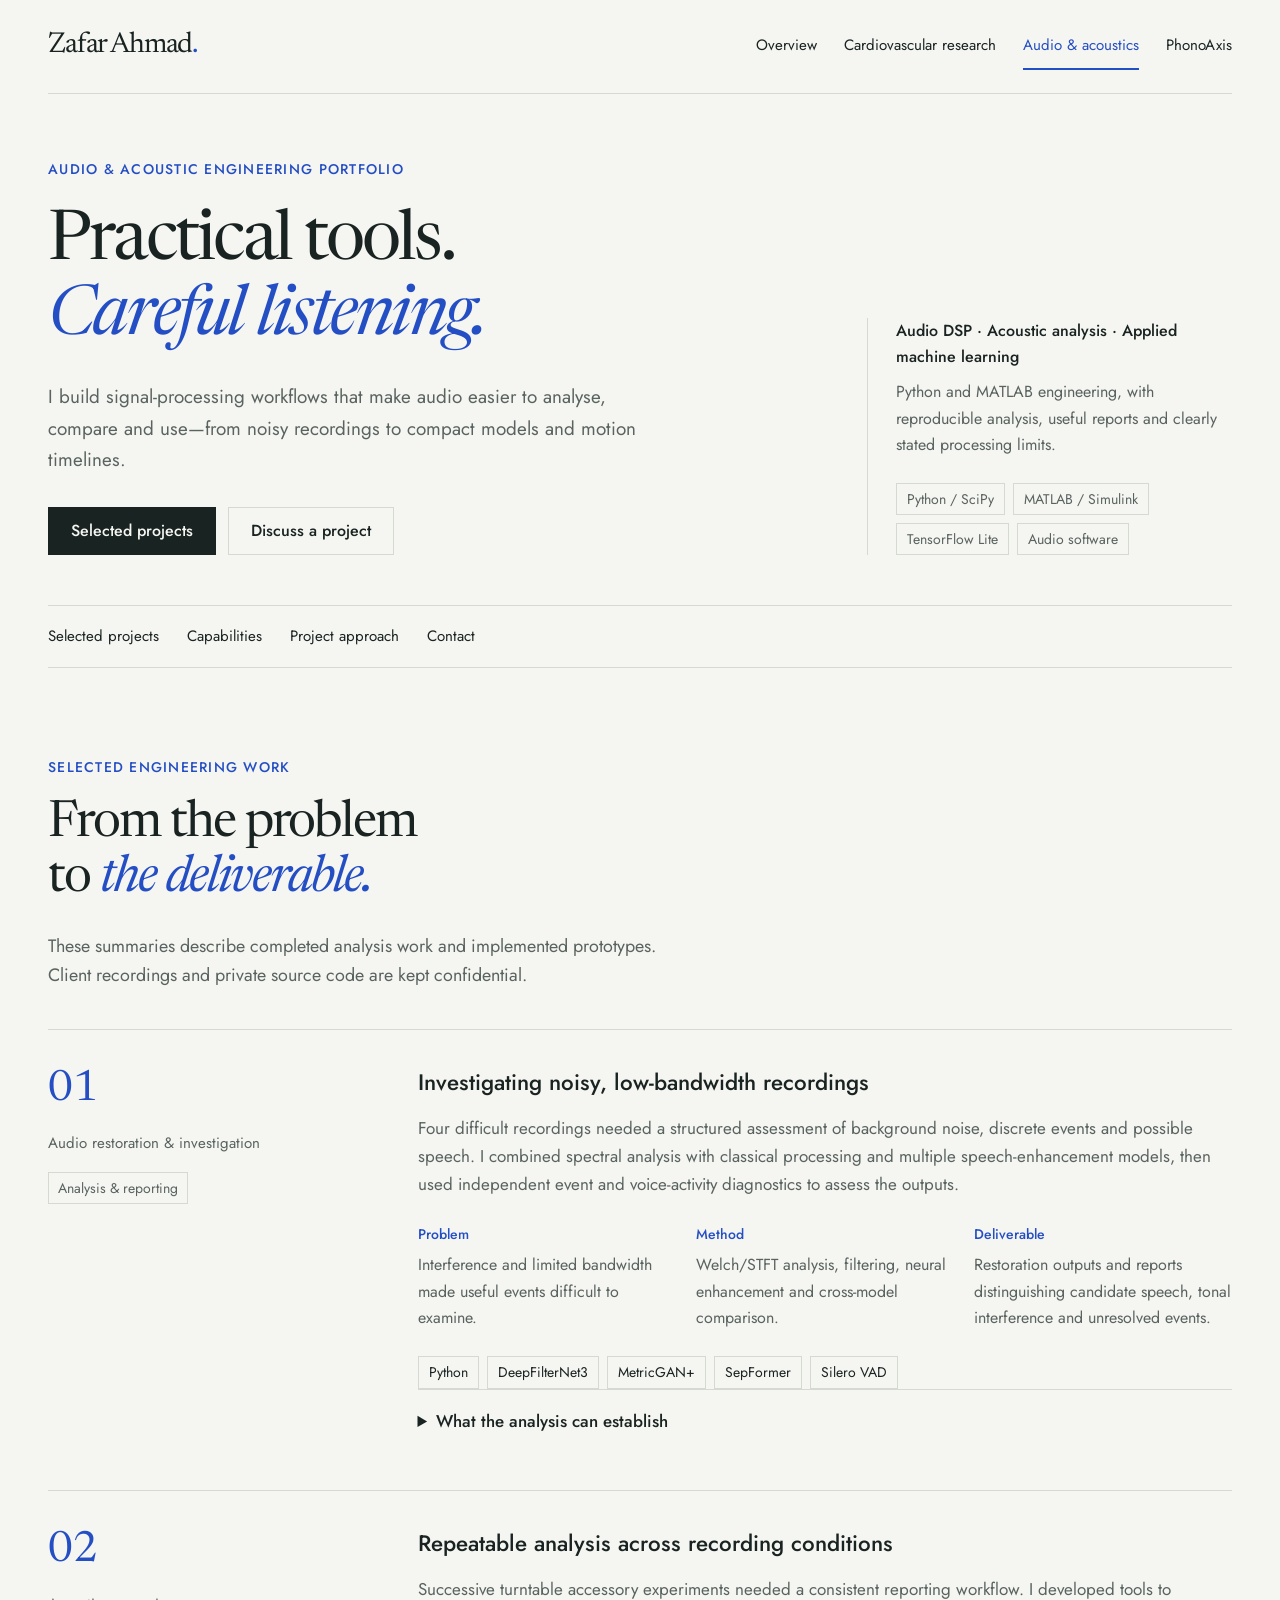
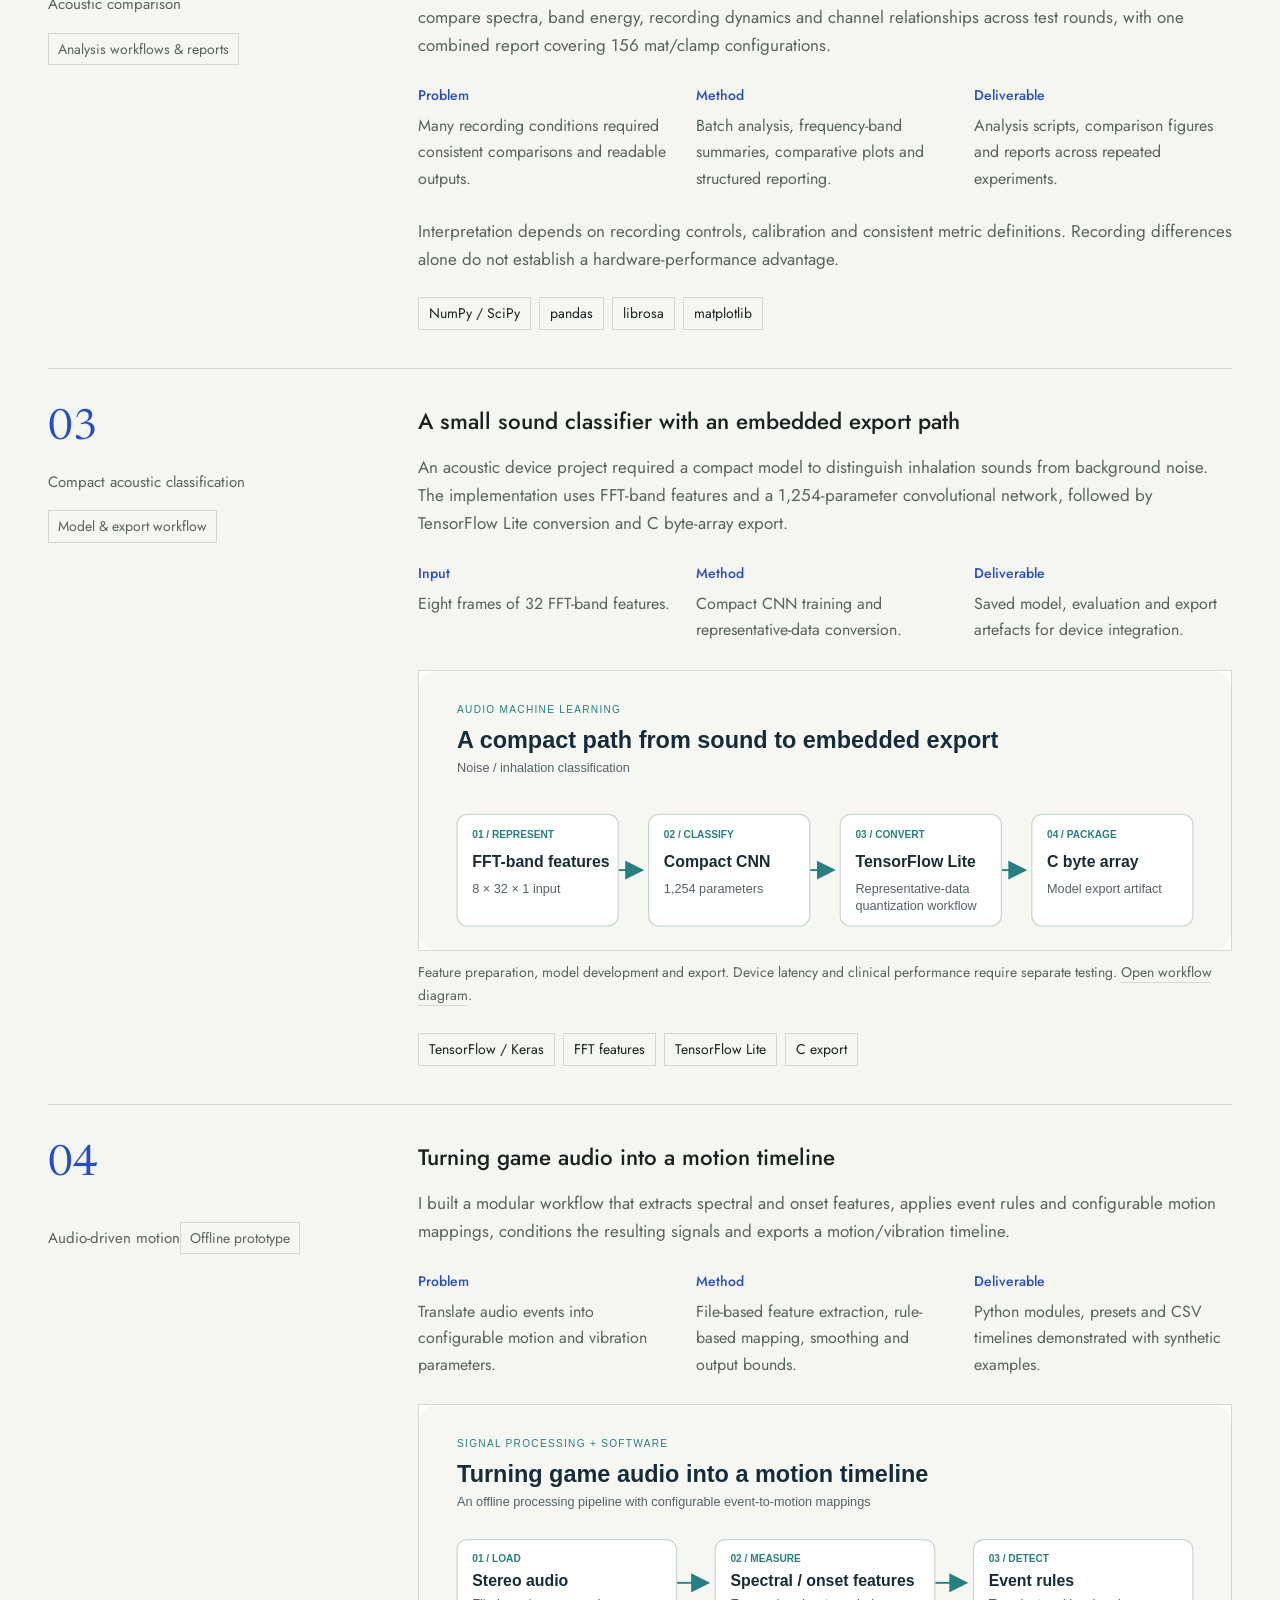
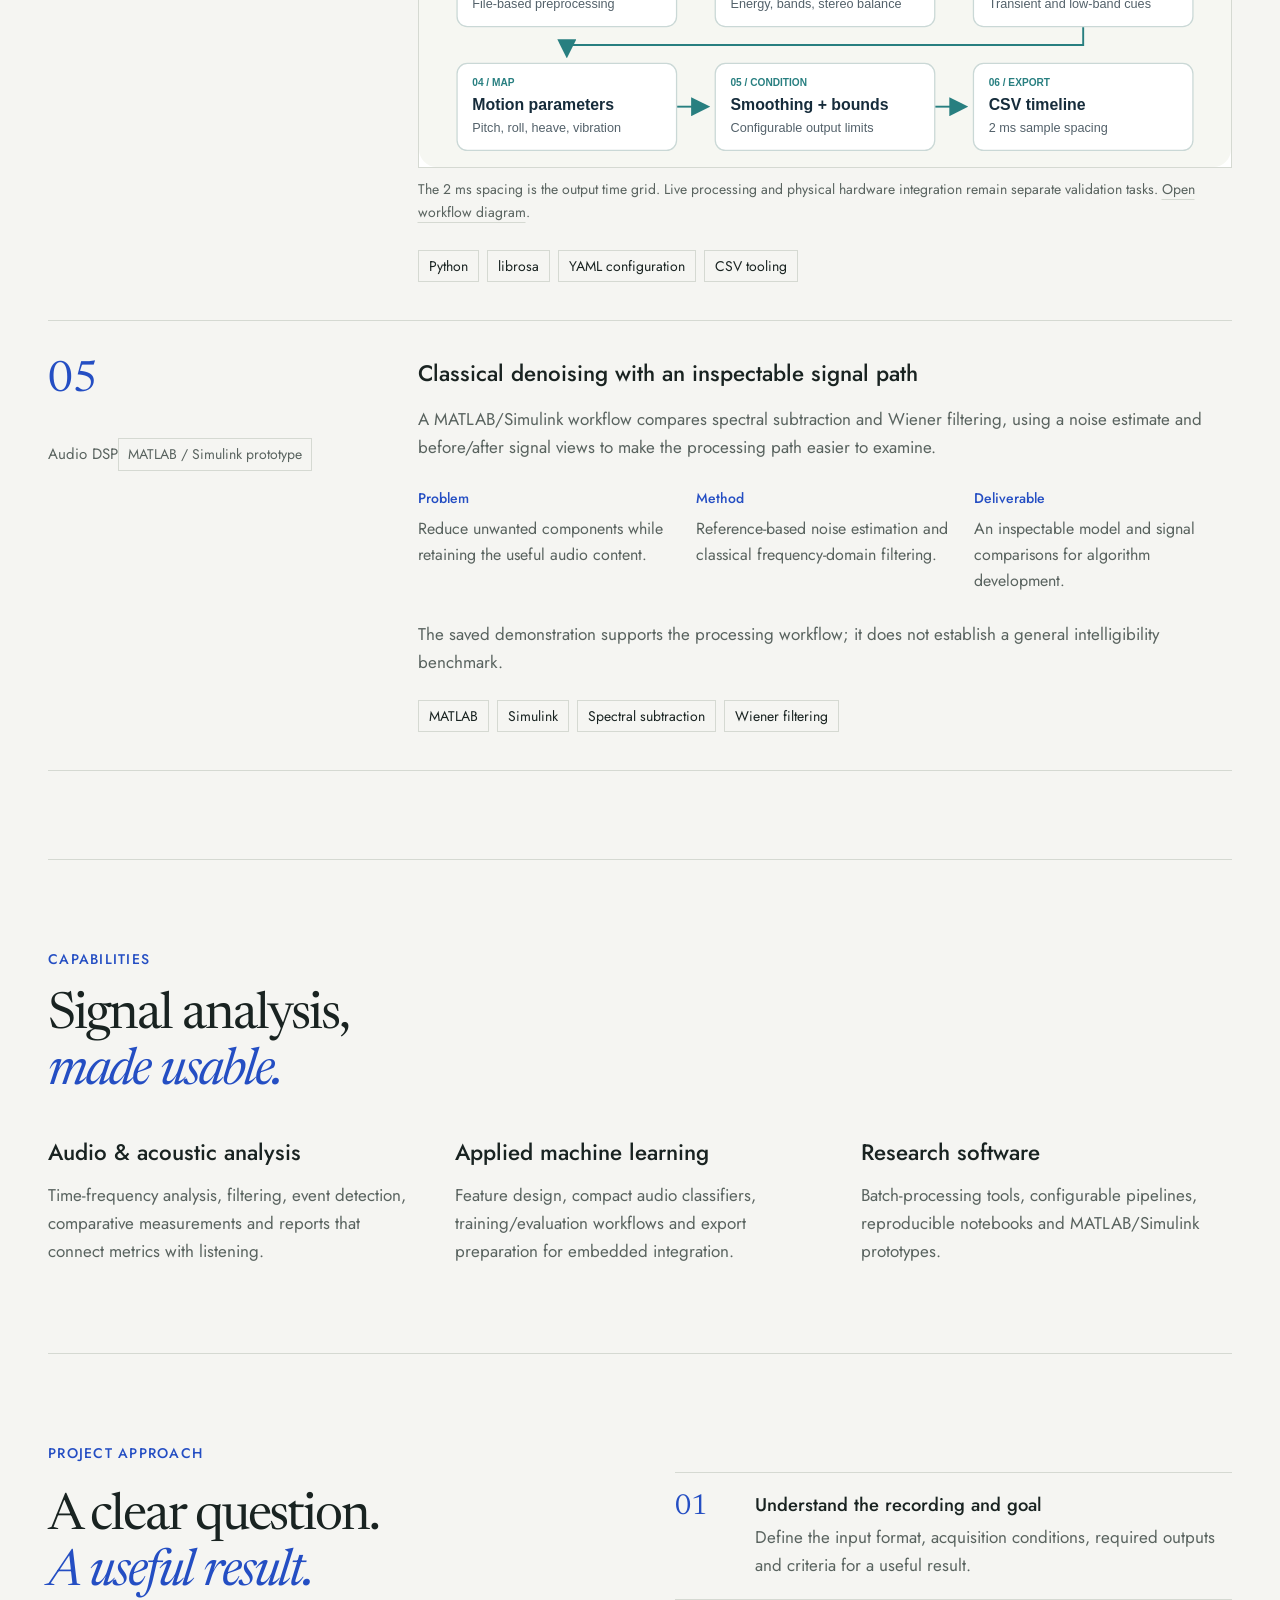
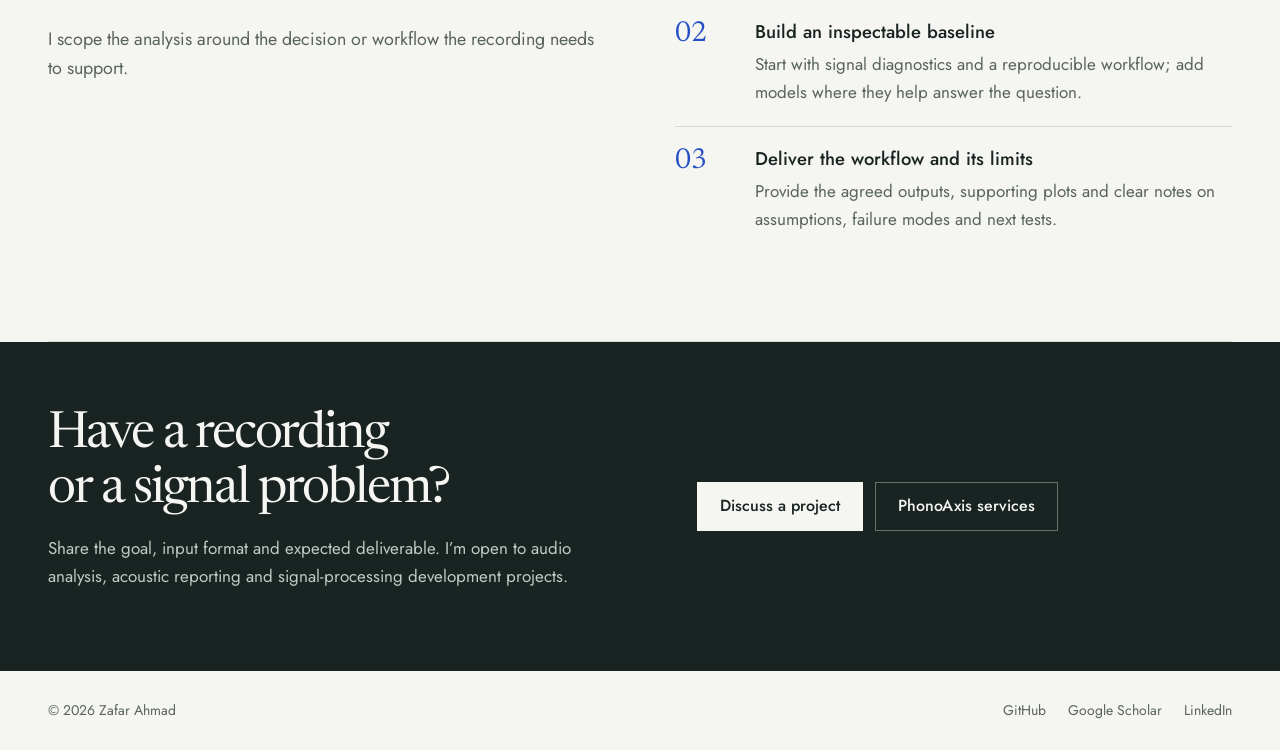
==== audio.html @ d56aa447 "Adopt PhonoAxis identity with Phase P logo" ====
<!doctype html><html lang="en"><head><meta charset="utf-8"><meta name="viewport" content="width=device-width, initial-scale=1"><title>Zafar Ahmad — Audio & Acoustic Engineering Portfolio</title><meta name="description" content="Audio and acoustic signal-processing projects by Zafar Ahmad: restoration, acoustic comparison, compact classifiers, haptics and MATLAB denoising."><meta name="theme-color" content="#192321"><link rel="icon" type="image/svg+xml" href="data:image/svg+xml,%3Csvg xmlns='http://www.w3.org/2000/svg' viewBox='0 0 32 32'%3E%3Crect width='32' height='32' rx='5' fill='%23192321'/%3E%3Cpath d='M6 17h5l3-9 4 16 3-7h5' fill='none' stroke='%23f5f5f2' stroke-width='2'/%3E%3C/svg%3E"><link rel="stylesheet" href="styles.css"><script src="app.js" defer></script></head><body class="audio-page"><a class="skip-link" href="#main">Skip to content</a><header class="site-header shell">
    <a class="wordmark" href="index.html" aria-label="Zafar Ahmad home">Zafar Ahmad<span>.</span></a>
    <button class="menu-toggle" aria-controls="site-nav" aria-expanded="false" type="button">Menu <span aria-hidden="true">+</span></button>
    <nav id="site-nav" aria-label="Main navigation"><a href="index.html">Overview</a><a href="research.html">Cardiovascular research</a><a href="audio.html" aria-current="page">Audio & acoustics</a><a href="startup.html">PhonoAxis</a></nav>
  </header><main id="main">
<section class="page-hero shell" aria-labelledby="hero-title">
  <div><p class="eyebrow">Audio & acoustic engineering portfolio</p><h1 id="hero-title">Practical tools.<br><em>Careful listening.</em></h1><p class="hero-copy">I build signal-processing workflows that make audio easier to analyse, compare and use—from noisy recordings to compact models and motion timelines.</p><div class="hero-actions"><a class="button" href="#projects">Selected projects</a><a class="button secondary" href="mailto:ahmadzafar577@gmail.com?subject=Audio%20or%20signal-processing%20project">Discuss a project</a></div></div>
  <aside class="hero-aside"><strong>Audio DSP · Acoustic analysis · Applied machine learning</strong><p>Python and MATLAB engineering, with reproducible analysis, useful reports and clearly stated processing limits.</p><div class="tag-list"><span class="tag">Python / SciPy</span><span class="tag">MATLAB / Simulink</span><span class="tag">TensorFlow Lite</span><span class="tag">Audio software</span></div></aside>
</section>
<nav class="section-nav shell" aria-label="Engineering page sections"><a href="#projects">Selected projects</a><a href="#capabilities">Capabilities</a><a href="#process">Project approach</a><a href="#contact">Contact</a></nav>
<section id="projects" class="section shell" aria-labelledby="projects-title">
  <div class="section-top"><div><p class="section-label">Selected engineering work</p><h2 id="projects-title">From the problem<br>to <em>the deliverable.</em></h2><p class="section-intro">These summaries describe completed analysis work and implemented prototypes. Client recordings and private source code are kept confidential.</p></div></div>
  <article id="restoration" class="project"><div class="project-meta"><span class="project-number">01</span><span>Audio restoration & investigation</span><span class="badge">Analysis & reporting</span></div><div class="project-content"><h3>Investigating noisy, low-bandwidth recordings</h3><p>Four difficult recordings needed a structured assessment of background noise, discrete events and possible speech. I combined spectral analysis with classical processing and multiple speech-enhancement models, then used independent event and voice-activity diagnostics to assess the outputs.</p><dl class="facts"><div><dt>Problem</dt><dd>Interference and limited bandwidth made useful events difficult to examine.</dd></div><div><dt>Method</dt><dd>Welch/STFT analysis, filtering, neural enhancement and cross-model comparison.</dd></div><div><dt>Deliverable</dt><dd>Restoration outputs and reports distinguishing candidate speech, tonal interference and unresolved events.</dd></div></dl><div class="tag-list"><span class="tag">Python</span><span class="tag">DeepFilterNet3</span><span class="tag">MetricGAN+</span><span class="tag">SepFormer</span><span class="tag">Silero VAD</span></div><details><summary>What the analysis can establish</summary><p>Enhancement can support listening and investigation. A voice-activity score does not certify words, speaker identity or recording authenticity, and enhancement models can introduce artefacts. Reports retain these limits rather than promise recovered speech.</p></details></div></article>
  <article id="acoustic-comparison" class="project"><div class="project-meta"><span class="project-number">02</span><span>Acoustic comparison</span><span class="badge">Analysis workflows & reports</span></div><div class="project-content"><h3>Repeatable analysis across recording conditions</h3><p>Successive turntable accessory experiments needed a consistent reporting workflow. I developed tools to compare spectra, band energy, recording dynamics and channel relationships across test rounds, with one combined report covering 156 mat/clamp configurations.</p><dl class="facts"><div><dt>Problem</dt><dd>Many recording conditions required consistent comparisons and readable outputs.</dd></div><div><dt>Method</dt><dd>Batch analysis, frequency-band summaries, comparative plots and structured reporting.</dd></div><div><dt>Deliverable</dt><dd>Analysis scripts, comparison figures and reports across repeated experiments.</dd></div></dl><p>Interpretation depends on recording controls, calibration and consistent metric definitions. Recording differences alone do not establish a hardware-performance advantage.</p><div class="tag-list"><span class="tag">NumPy / SciPy</span><span class="tag">pandas</span><span class="tag">librosa</span><span class="tag">matplotlib</span></div></div></article>
  <article id="compact-classifier" class="project"><div class="project-meta"><span class="project-number">03</span><span>Compact acoustic classification</span><span class="badge">Model & export workflow</span></div><div class="project-content"><h3>A small sound classifier with an embedded export path</h3><p>An acoustic device project required a compact model to distinguish inhalation sounds from background noise. The implementation uses FFT-band features and a 1,254-parameter convolutional network, followed by TensorFlow Lite conversion and C byte-array export.</p><dl class="facts"><div><dt>Input</dt><dd>Eight frames of 32 FFT-band features.</dd></div><div><dt>Method</dt><dd>Compact CNN training and representative-data conversion.</dd></div><div><dt>Deliverable</dt><dd>Saved model, evaluation and export artefacts for device integration.</dd></div></dl><figure><img src="assets/compact-audio-classifier-method.svg" width="1280" height="440" loading="lazy" alt="FFT-band features feed a compact convolutional classifier, followed by TensorFlow Lite conversion and C model export"><figcaption>Feature preparation, model development and export. Device latency and clinical performance require separate testing. <a class="text-link" href="assets/compact-audio-classifier-method.svg">Open workflow diagram</a>.</figcaption></figure><div class="tag-list"><span class="tag">TensorFlow / Keras</span><span class="tag">FFT features</span><span class="tag">TensorFlow Lite</span><span class="tag">C export</span></div></div></article>
  <article id="haptics" class="project"><div class="project-meta"><span class="project-number">04</span><span>Audio-driven motion</span><span class="badge">Offline prototype</span></div><div class="project-content"><h3>Turning game audio into a motion timeline</h3><p>I built a modular workflow that extracts spectral and onset features, applies event rules and configurable motion mappings, conditions the resulting signals and exports a motion/vibration timeline.</p><dl class="facts"><div><dt>Problem</dt><dd>Translate audio events into configurable motion and vibration parameters.</dd></div><div><dt>Method</dt><dd>File-based feature extraction, rule-based mapping, smoothing and output bounds.</dd></div><div><dt>Deliverable</dt><dd>Python modules, presets and CSV timelines demonstrated with synthetic examples.</dd></div></dl><figure><img src="assets/offline-audio-haptics-method.svg" width="1280" height="570" loading="lazy" alt="File-based stereo audio flows through spectral features, event rules, motion mapping and smoothing to a CSV timeline"><figcaption>The 2 ms spacing is the output time grid. Live processing and physical hardware integration remain separate validation tasks. <a class="text-link" href="assets/offline-audio-haptics-method.svg">Open workflow diagram</a>.</figcaption></figure><div class="tag-list"><span class="tag">Python</span><span class="tag">librosa</span><span class="tag">YAML configuration</span><span class="tag">CSV tooling</span></div></div></article>
  <article id="matlab-denoising" class="project"><div class="project-meta"><span class="project-number">05</span><span>Audio DSP</span><span class="badge">MATLAB / Simulink prototype</span></div><div class="project-content"><h3>Classical denoising with an inspectable signal path</h3><p>A MATLAB/Simulink workflow compares spectral subtraction and Wiener filtering, using a noise estimate and before/after signal views to make the processing path easier to examine.</p><dl class="facts"><div><dt>Problem</dt><dd>Reduce unwanted components while retaining the useful audio content.</dd></div><div><dt>Method</dt><dd>Reference-based noise estimation and classical frequency-domain filtering.</dd></div><div><dt>Deliverable</dt><dd>An inspectable model and signal comparisons for algorithm development.</dd></div></dl><p>The saved demonstration supports the processing workflow; it does not establish a general intelligibility benchmark.</p><div class="tag-list"><span class="tag">MATLAB</span><span class="tag">Simulink</span><span class="tag">Spectral subtraction</span><span class="tag">Wiener filtering</span></div></div></article>
</section>
<section id="capabilities" class="section shell" aria-labelledby="capabilities-title"><div class="section-top"><div><p class="section-label">Capabilities</p><h2 id="capabilities-title">Signal analysis,<br><em>made usable.</em></h2></div></div><div class="details-grid"><article><h3>Audio & acoustic analysis</h3><p>Time-frequency analysis, filtering, event detection, comparative measurements and reports that connect metrics with listening.</p></article><article><h3>Applied machine learning</h3><p>Feature design, compact audio classifiers, training/evaluation workflows and export preparation for embedded integration.</p></article><article><h3>Research software</h3><p>Batch-processing tools, configurable pipelines, reproducible notebooks and MATLAB/Simulink prototypes.</p></article></div></section>
<section id="process" class="section shell" aria-labelledby="process-title"><div class="split"><div><p class="eyebrow">Project approach</p><h2 id="process-title">A clear question.<br><em>A useful result.</em></h2><p class="section-intro">I scope the analysis around the decision or workflow the recording needs to support.</p></div><ol class="steps"><li><div><h3>Understand the recording and goal</h3><p>Define the input format, acquisition conditions, required outputs and criteria for a useful result.</p></div></li><li><div><h3>Build an inspectable baseline</h3><p>Start with signal diagnostics and a reproducible workflow; add models where they help answer the question.</p></div></li><li><div><h3>Deliver the workflow and its limits</h3><p>Provide the agreed outputs, supporting plots and clear notes on assumptions, failure modes and next tests.</p></div></li></ol></div></section>
<section id="contact" class="contact" aria-labelledby="contact-title"><div class="shell"><div><h2 id="contact-title">Have a recording<br>or a signal problem?</h2><p>Share the goal, input format and expected deliverable. I’m open to audio analysis, acoustic reporting and signal-processing development projects.</p></div><div class="hero-actions"><a class="button" href="mailto:ahmadzafar577@gmail.com?subject=Audio%20or%20signal-processing%20project">Discuss a project</a><a class="button secondary" href="startup.html">PhonoAxis services</a></div></div></section></main><footer class="footer shell"><span>© 2026 Zafar Ahmad</span><div class="footer-links"><a href="https://github.com/ZAFAR-AHMAD-5359">GitHub</a><a href="https://scholar.google.com/citations?user=D5W9TVwAAAAJ&amp;hl=en">Google Scholar</a><a href="https://www.linkedin.com/in/zafar-ahmad-ab87b6183/">LinkedIn</a></div></footer></body></html>
---- styles.css ----
@import url('https://fonts.googleapis.com/css2?family=Jost:wght@400;500;600&family=Newsreader:ital,wght@0,400;0,500;1,400&display=swap');
:root{--paper:#f5f5f2;--ink:#192321;--muted:#59635f;--accent:#a72439;--red:#a72439;--line:#d5d9d2;--dark:#172720;--serif:'Newsreader',Georgia,serif;--sans:'Jost','Helvetica Neue',Arial,sans-serif;--shell:1200px}
*{box-sizing:border-box}html{scroll-behavior:smooth;scroll-padding-top:100px}body{margin:0;background:var(--paper);color:var(--ink);font:400 17px/1.65 var(--sans);-webkit-font-smoothing:antialiased}body.audio-page{--accent:#244ec3}body.startup-page{--accent:#704260}a{color:inherit;text-decoration:none}p a:not(.button),.text-link{text-decoration:underline;text-underline-offset:5px;text-decoration-color:var(--line)}a:hover{color:var(--accent)}button{font:inherit;cursor:pointer}a:focus-visible,button:focus-visible,summary:focus-visible{outline:3px solid var(--accent);outline-offset:5px}img{display:block;max-width:100%;height:auto}h1,h2,h3,p,figure{margin:0}h1,h2{font-family:var(--serif);font-weight:400;letter-spacing:-.04em;line-height:1.08}h1{font-size:clamp(3.4rem,6.1vw,5.6rem)}h2{font-size:clamp(2.5rem,4vw,3.7rem)}h3{font-size:1.4rem;line-height:1.3;font-weight:500}h1 em,h2 em{color:var(--accent);font-weight:400}p{overflow-wrap:break-word}::selection{background:#eac5c8;color:var(--ink)}.shell,.section-shell{width:min(var(--shell),calc(100% - 96px));margin-inline:auto}.skip-link{position:absolute;top:-100px;left:20px;z-index:99;background:var(--ink);color:white;padding:12px}.skip-link:focus{top:12px}.site-header{display:flex;align-items:center;justify-content:space-between;gap:30px;min-height:94px;border-bottom:1px solid var(--line);position:relative;z-index:10}.wordmark{font-family:var(--serif);font-size:1.8rem;line-height:1;letter-spacing:-.04em}.wordmark span{color:var(--accent)}.site-header nav{display:flex;gap:27px;align-items:center;font-size:.94rem}.site-header nav a{padding:10px 0;border-bottom:2px solid transparent}.site-header nav a[aria-current=page]{border-color:var(--accent);color:var(--accent)}.menu-toggle{display:none;background:none;border:1px solid var(--line);padding:7px 13px;color:var(--ink);font-size:1rem}.eyebrow,.section-label,.tiny-label{font-size:.875rem;letter-spacing:.09em;text-transform:uppercase;font-weight:500;color:var(--accent)}.eyebrow{margin-bottom:25px}.home-hero{padding:72px 0 64px;display:grid;grid-template-columns:1.15fr 1fr;gap:60px;align-items:center}.home-hero h1{font-size:clamp(3.3rem,5.6vw,5.3rem)}.hero-copy{font-size:1.18rem;color:var(--muted);max-width:600px;margin-top:26px}.hero-copy strong{color:var(--ink);font-weight:500}.hero-actions{display:flex;gap:12px;flex-wrap:wrap;margin-top:32px}.button{display:inline-flex;align-items:center;justify-content:center;padding:12px 22px;border:1px solid var(--ink);background:var(--ink);color:var(--paper);font-weight:500;line-height:1.4;font-size:1rem;min-height:48px}.button:hover{background:var(--accent);border-color:var(--accent);color:white}.button.secondary{background:transparent;color:var(--ink);border-color:var(--line)}.button.secondary:hover{border-color:var(--accent);color:var(--accent)}.hero-photo{position:relative;margin:0}.hero-photo img{width:100%;aspect-ratio:4/4.15;object-fit:cover;object-position:72% center}.hero-photo figcaption{background:var(--ink);color:#fff;padding:18px 22px;font-size:.9rem;line-height:1.5}.hero-photo figcaption span{display:block;color:#b9c4bd;font-size:.85rem;margin-top:3px}.proof-strip{display:grid;grid-template-columns:repeat(3,1fr);border-top:1px solid var(--line);border-bottom:1px solid var(--line);padding:25px 0;gap:25px}.proof-strip strong{display:block;font-weight:500;font-size:1.08rem}.proof-strip span{color:var(--muted);font-size:.94rem}.section{padding:88px 0;border-bottom:1px solid var(--line)}.section-top{display:flex;justify-content:space-between;align-items:flex-end;gap:40px;margin-bottom:38px}.section-top h2{max-width:770px}.section-top .section-label{margin-bottom:18px}.section-intro{font-size:1.12rem;color:var(--muted);max-width:650px;margin-top:24px}.portfolio-grid{display:grid;grid-template-columns:repeat(3,1fr);gap:0;border-top:1px solid var(--line);border-bottom:1px solid var(--line)}.portfolio-card{padding:34px 30px 38px 0;position:relative}.portfolio-card+ .portfolio-card{padding-left:30px;border-left:1px solid var(--line)}.portfolio-card .number{font:400 2.7rem var(--serif);color:var(--accent);display:block;margin-bottom:27px}.portfolio-card p{margin:18px 0 26px;color:var(--muted)}.portfolio-card .text-link{font-weight:500;display:inline-block}.blue{--accent:#244ec3}.plum{--accent:#704260}.split{display:grid;grid-template-columns:1fr 1fr;gap:70px}.split p+ p{margin-top:20px}.split .body-copy{color:var(--muted)}.tag-list{display:flex;flex-wrap:wrap;gap:8px;margin-top:24px}.tag{border:1px solid var(--line);font-size:.875rem;padding:5px 10px;line-height:1.45}.feature-link{display:grid;grid-template-columns:140px 1fr;gap:35px;padding:25px 0;border-top:1px solid var(--line)}.feature-link .date{color:var(--accent);font-size:.875rem}.feature-link p{color:var(--muted);margin-top:10px}.page-hero{padding:64px 0 50px;display:grid;grid-template-columns:1.35fr .65fr;gap:60px;align-items:end}.page-hero h1{font-size:clamp(3.1rem,5.4vw,5rem)}.hero-aside{border-left:1px solid var(--line);padding-left:28px;font-size:1rem;color:var(--muted)}.hero-aside strong{display:block;color:var(--ink);font-weight:500;margin-bottom:9px}.section-nav{display:flex;gap:28px;flex-wrap:wrap;border-top:1px solid var(--line);border-bottom:1px solid var(--line);padding:18px 0;font-size:.94rem}.project{padding:38px 0;border-top:1px solid var(--line);display:grid;grid-template-columns:.38fr 1fr;gap:60px}.project:last-child{border-bottom:1px solid var(--line)}.project-meta{color:var(--muted);font-size:.94rem}.project-meta .project-number{display:block;font:400 2.7rem var(--serif);color:var(--accent);margin-bottom:20px}.project-meta .badge{margin:16px 0}.badge{display:inline-block;font-size:.875rem;line-height:1.45;padding:5px 9px;border:1px solid var(--line);color:var(--muted)}.badge.published{border-color:#7c9185;color:#365745}.badge.revision{border-color:#b99d6b;color:#785716}.project-content>p{color:var(--muted);margin:17px 0}.facts{display:grid;grid-template-columns:repeat(3,1fr);gap:20px;margin:25px 0}.facts dt{font-size:.875rem;color:var(--accent);font-weight:500;margin-bottom:6px}.facts dd{margin:0;color:var(--muted);font-size:1rem}.project-content figure{margin:26px 0}.project-content figure img{border:1px solid var(--line);width:100%;background:#fff}.project-content figcaption{font-size:.875rem;color:var(--muted);margin-top:10px}.note{border-left:3px solid var(--accent);padding:14px 20px;background:#fff;margin:22px 0;font-size:1rem;color:var(--muted)}.publication{display:grid;grid-template-columns:130px 1fr;gap:36px;padding:28px 0;border-top:1px solid var(--line)}.publication h3{font-size:1.2rem}.publication p{font-size:1rem;color:var(--muted);margin-top:10px}.pub-links{display:flex;gap:24px;flex-wrap:wrap;margin-top:15px;font-size:.94rem}.publication:last-child{border-bottom:1px solid var(--line)}.timeline{margin-top:30px}.timeline-item{display:grid;grid-template-columns:170px 1fr;gap:35px;padding:25px 0;border-top:1px solid var(--line)}.timeline-item time{color:var(--muted);font-size:.94rem}.timeline-item p{color:var(--muted);margin-top:8px}.details-grid{display:grid;grid-template-columns:repeat(3,1fr);gap:36px}.details-grid h3{margin-bottom:14px}.details-grid p{color:var(--muted)}.status-grid{display:grid;grid-template-columns:repeat(3,1fr);gap:30px;margin-top:35px}.status-grid article{border-top:2px solid var(--accent);padding-top:20px}.status-grid article>span{color:var(--accent);font-size:.875rem;display:block;margin-bottom:15px}.status-grid p{color:var(--muted);margin-top:14px}.contact{background:var(--ink);color:var(--paper);padding:66px 0}.contact .shell{display:grid;grid-template-columns:1.1fr 1fr;gap:60px;align-items:center}.contact h2{font-size:clamp(2.5rem,4vw,3.7rem)}.contact p{margin:15px 0;color:#bfcbc5;max-width:550px}.contact .button{background:var(--paper);color:var(--ink);border-color:var(--paper)}.contact .button.secondary{color:var(--paper);background:transparent;border-color:#63746a}.contact .hero-actions{margin-top:0}.footer{padding:28px 0;display:flex;justify-content:space-between;gap:25px;align-items:center;color:var(--muted);font-size:.875rem}.footer-links{display:flex;gap:22px;flex-wrap:wrap}details{border-top:1px solid var(--line);padding:17px 0}summary{cursor:pointer;font-weight:500}details p{margin-top:13px;color:var(--muted)}.evidence-table{width:100%;border-collapse:collapse;margin:26px 0;font-size:1rem}.evidence-table caption{text-align:left;color:var(--muted);font-size:.94rem;padding-bottom:15px}.evidence-table th{text-align:left;font-weight:500;color:var(--accent)}.evidence-table th,.evidence-table td{padding:13px 12px 13px 0;border-bottom:1px solid var(--line)}.table-wrap{overflow-x:auto}.steps{counter-reset:steps;margin:30px 0 0;padding:0;list-style:none}.steps li{counter-increment:steps;display:grid;grid-template-columns:60px 1fr;gap:20px;padding:20px 0;border-top:1px solid var(--line)}.steps li:before{content:'0' counter(steps);font:400 1.8rem var(--serif);color:var(--accent)}.steps h3{font-size:1.15rem}.steps p{color:var(--muted);margin-top:6px}.pipeline-section{padding:40px 0 80px}.system-figure{margin:0}.small-print{font-size:.875rem;color:var(--muted);margin-top:18px}.inline-links{display:flex;gap:22px;flex-wrap:wrap;margin-top:25px;font-size:1rem}
.hero-photo img{object-position:right center}.site-header{flex-wrap:wrap;padding-block:20px}header.site-header nav{flex-wrap:wrap;top:100%}h1,h2,h3{overflow-wrap:break-word}.tag{max-width:100%;overflow-wrap:anywhere}
@media(min-width:1500px){.home-hero{padding-top:90px;padding-bottom:90px}.hero-photo img{aspect-ratio:1.12}}
@media(max-width:1000px){.shell,.section-shell{width:calc(100% - 64px)}.home-hero{gap:35px}.site-header nav{gap:19px}.page-hero{gap:35px}.facts{grid-template-columns:1fr}.project{gap:35px}.split{gap:40px}.details-grid{gap:25px}}
@media(max-width:760px){.shell,.section-shell{width:calc(100% - 40px)}.site-header{min-height:80px}.wordmark{font-size:1.65rem}.menu-toggle{display:block}.site-header nav{display:none;position:absolute;top:79px;left:0;right:0;background:var(--paper);border:1px solid var(--line);padding:18px 22px;flex-direction:column;align-items:stretch;gap:6px;box-shadow:0 15px 20px #19232110}.site-header nav.open{display:flex}.home-hero,.page-hero{grid-template-columns:1fr;padding-top:42px;gap:35px}.home-hero h1{font-size:clamp(3.3rem,10vw,4.5rem)}.hero-photo img{aspect-ratio:16/10;object-position:center}.hero-copy{font-size:1.08rem}.eyebrow{margin-bottom:20px}.proof-strip{gap:18px}.proof-strip strong{font-size:.98rem}.proof-strip span{font-size:.875rem}.section{padding:58px 0}.section-top{display:block;margin-bottom:28px}.section-top>.text-link{display:inline-block;margin-top:20px}.portfolio-grid{grid-template-columns:1fr}.portfolio-card,.portfolio-card+ .portfolio-card{padding:28px 0;border-left:0}.portfolio-card+ .portfolio-card{border-top:1px solid var(--line)}.portfolio-card .number{font-size:2.2rem;margin-bottom:15px}.portfolio-card p{margin:13px 0 20px}.split,.details-grid,.status-grid{grid-template-columns:1fr;gap:30px}.feature-link{grid-template-columns:1fr;gap:9px}.hero-aside{padding-left:20px}.page-hero h1{font-size:clamp(3rem,10vw,4.3rem)}.section-nav{gap:16px;font-size:.94rem}.project{grid-template-columns:1fr;gap:20px;padding:30px 0}.project-meta{display:flex;align-items:center;gap:17px;flex-wrap:wrap}.project-meta .project-number{margin:0;font-size:2.3rem}.project-meta .badge{margin:0}.project-meta .meta-extra{display:none}.publication{grid-template-columns:1fr;gap:15px}.publication-meta{display:flex;gap:15px;align-items:center}.timeline-item{grid-template-columns:1fr;gap:9px}.contact{padding:45px 0}.contact .shell{grid-template-columns:1fr;gap:26px}.footer{flex-direction:column;align-items:flex-start}.facts{gap:15px}.pipeline-section{padding:25px 0 50px}.table-wrap{margin-right:-5px}}
@media(max-width:440px){.proof-strip{grid-template-columns:1fr;gap:13px}.proof-strip>div{display:flex;justify-content:space-between;gap:15px}.hero-actions .button{padding-inline:17px}.home-hero h1{font-size:3.25rem}.hero-photo figcaption{padding:15px 18px}}
.signal-lab{background:var(--ink);color:var(--paper);padding:27px 30px}.lab-toolbar{display:flex;justify-content:space-between;align-items:center;gap:20px;margin-bottom:20px}.lab-toolbar .tiny-label{color:#d9a3b8}.segmented{display:flex;gap:5px}.segmented button{background:transparent;color:#c9d2cd;border:1px solid #63766b;padding:9px 15px;font-size:.94rem}.segmented button[aria-pressed=true]{background:#f5f5f2;color:var(--ink)}.signal-chart{display:grid;grid-template-columns:140px 1fr;gap:22px}.signal-row-labels{display:flex;flex-direction:column;justify-content:space-around;font-size:.875rem;line-height:1.4}.signal-row-labels b{display:block;color:#aabdb1;font-size:.875rem;font-weight:400;margin-top:5px}.trace-area{position:relative;min-width:0}.trace-area svg{display:block;width:100%;height:240px;position:relative;z-index:1}.chart-grid path{stroke:#43594c;stroke-width:1;fill:none}#pcg-trace{fill:none;stroke:#e6a0b7;stroke-width:1.8}#ecg-trace{fill:none;stroke:#a5c5cb;stroke-width:2}.phase-shades{position:absolute;inset:0 0 25px;display:flex;gap:2px}.phase-shades span{background:#ffffff05}.phase-s1{width:16%}.phase-sys{width:32%;background:#a724392b!important}.phase-s2{width:10%}.phase-dia{width:42%}.phase-labels{display:flex;justify-content:space-between;color:#b6c6bd;font-size:.875rem;padding:4px 0}.lab-caption{display:flex;justify-content:space-between;gap:25px;border-top:1px solid #43594c;padding-top:19px;margin-top:23px;font-size:.94rem}.lab-caption span{font-size:.875rem;color:#a4b7a9}.sound-mode .timing-trace,.sound-mode .timing-label,.sound-mode .phase-shades,.sound-mode .phase-labels{visibility:hidden}
@media(max-width:760px){.signal-lab{padding:20px}.lab-toolbar{align-items:flex-start;flex-direction:column}.signal-chart{grid-template-columns:1fr}.signal-row-labels{flex-direction:row;justify-content:space-between;gap:20px}.trace-area svg{height:200px}.lab-caption{flex-direction:column;gap:10px}}
@media(prefers-reduced-motion:reduce){html{scroll-behavior:auto}*,*:before,*:after{animation:none!important;transition:none!important}}
.home-hero>*,.page-hero>*,.contact .shell>*{min-width:0}

/* PhonoAxis: selected venture identity; the founder remains the hub identity. */
.venture-identity{display:flex;align-items:center;gap:18px;margin-bottom:30px}
.venture-mark{width:64px;height:64px;flex:0 0 auto}
.venture-identity>div{min-width:0}
.venture-name{font:600 2.1rem/1.15 var(--sans);letter-spacing:-.04em;color:var(--ink)}
.venture-descriptor{font-size:.875rem;line-height:1.5;color:var(--muted);margin-top:5px}
.venture-card-name{display:flex;align-items:center;gap:12px}
.venture-card-name img{flex:0 0 auto}
.startup-page .engine-brand{font-size:18px;letter-spacing:-.04em}
@media(max-width:540px){.venture-identity{gap:13px;margin-bottom:25px}.venture-mark{width:52px;height:52px}.venture-name{font-size:1.8rem}.startup-page .engine-brand{font-size:14px}}
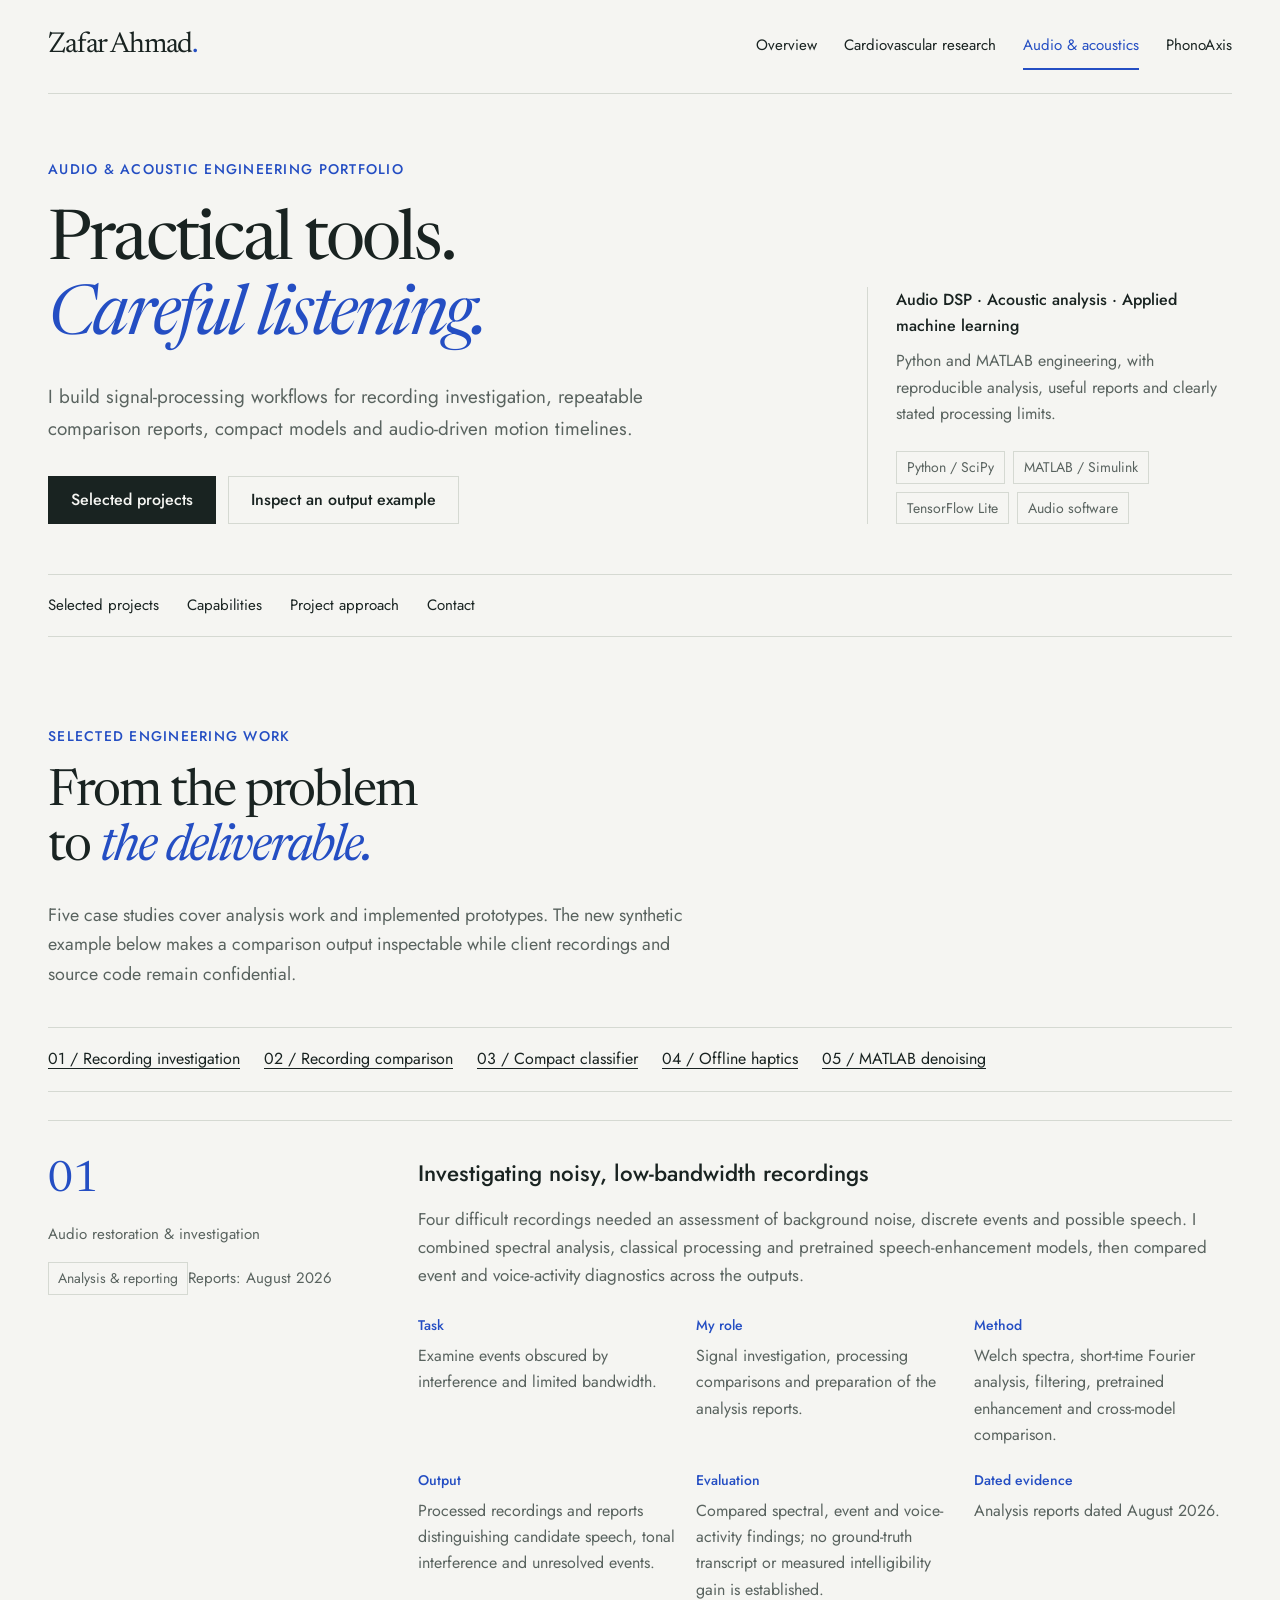
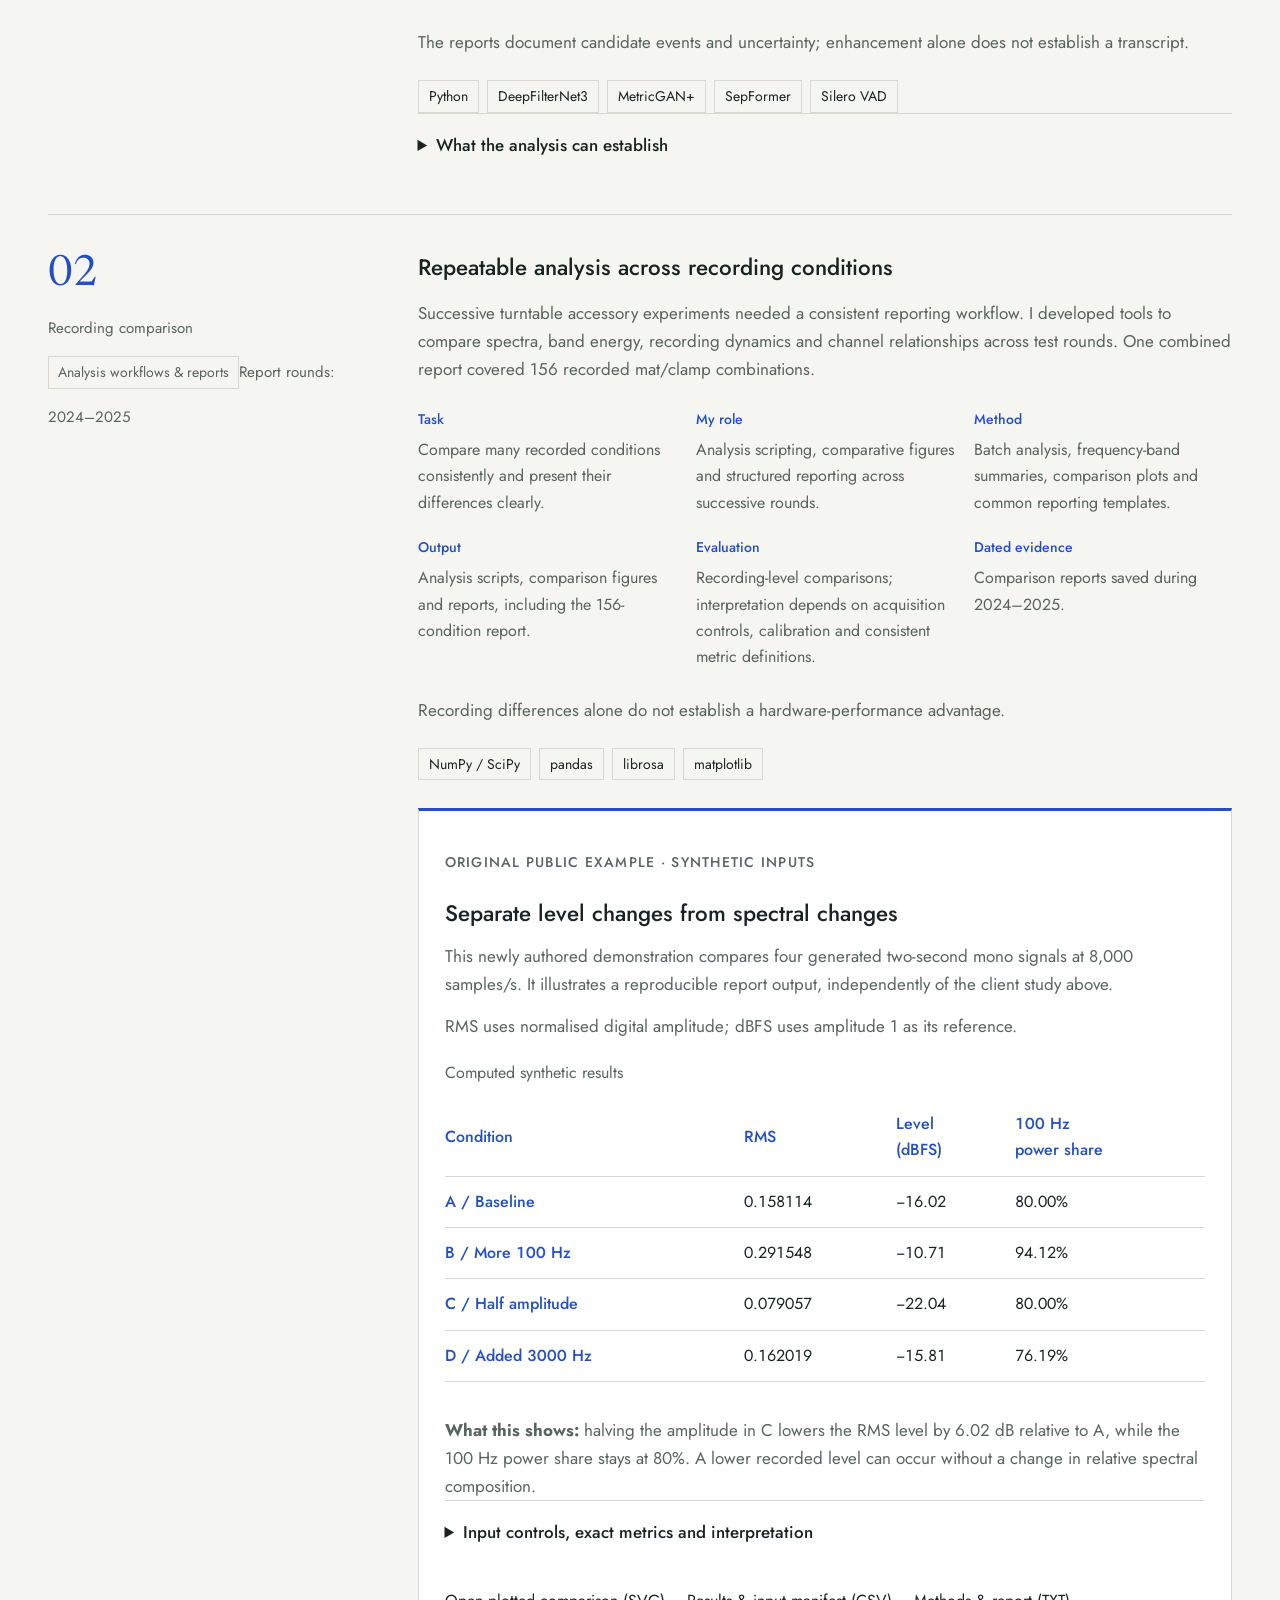
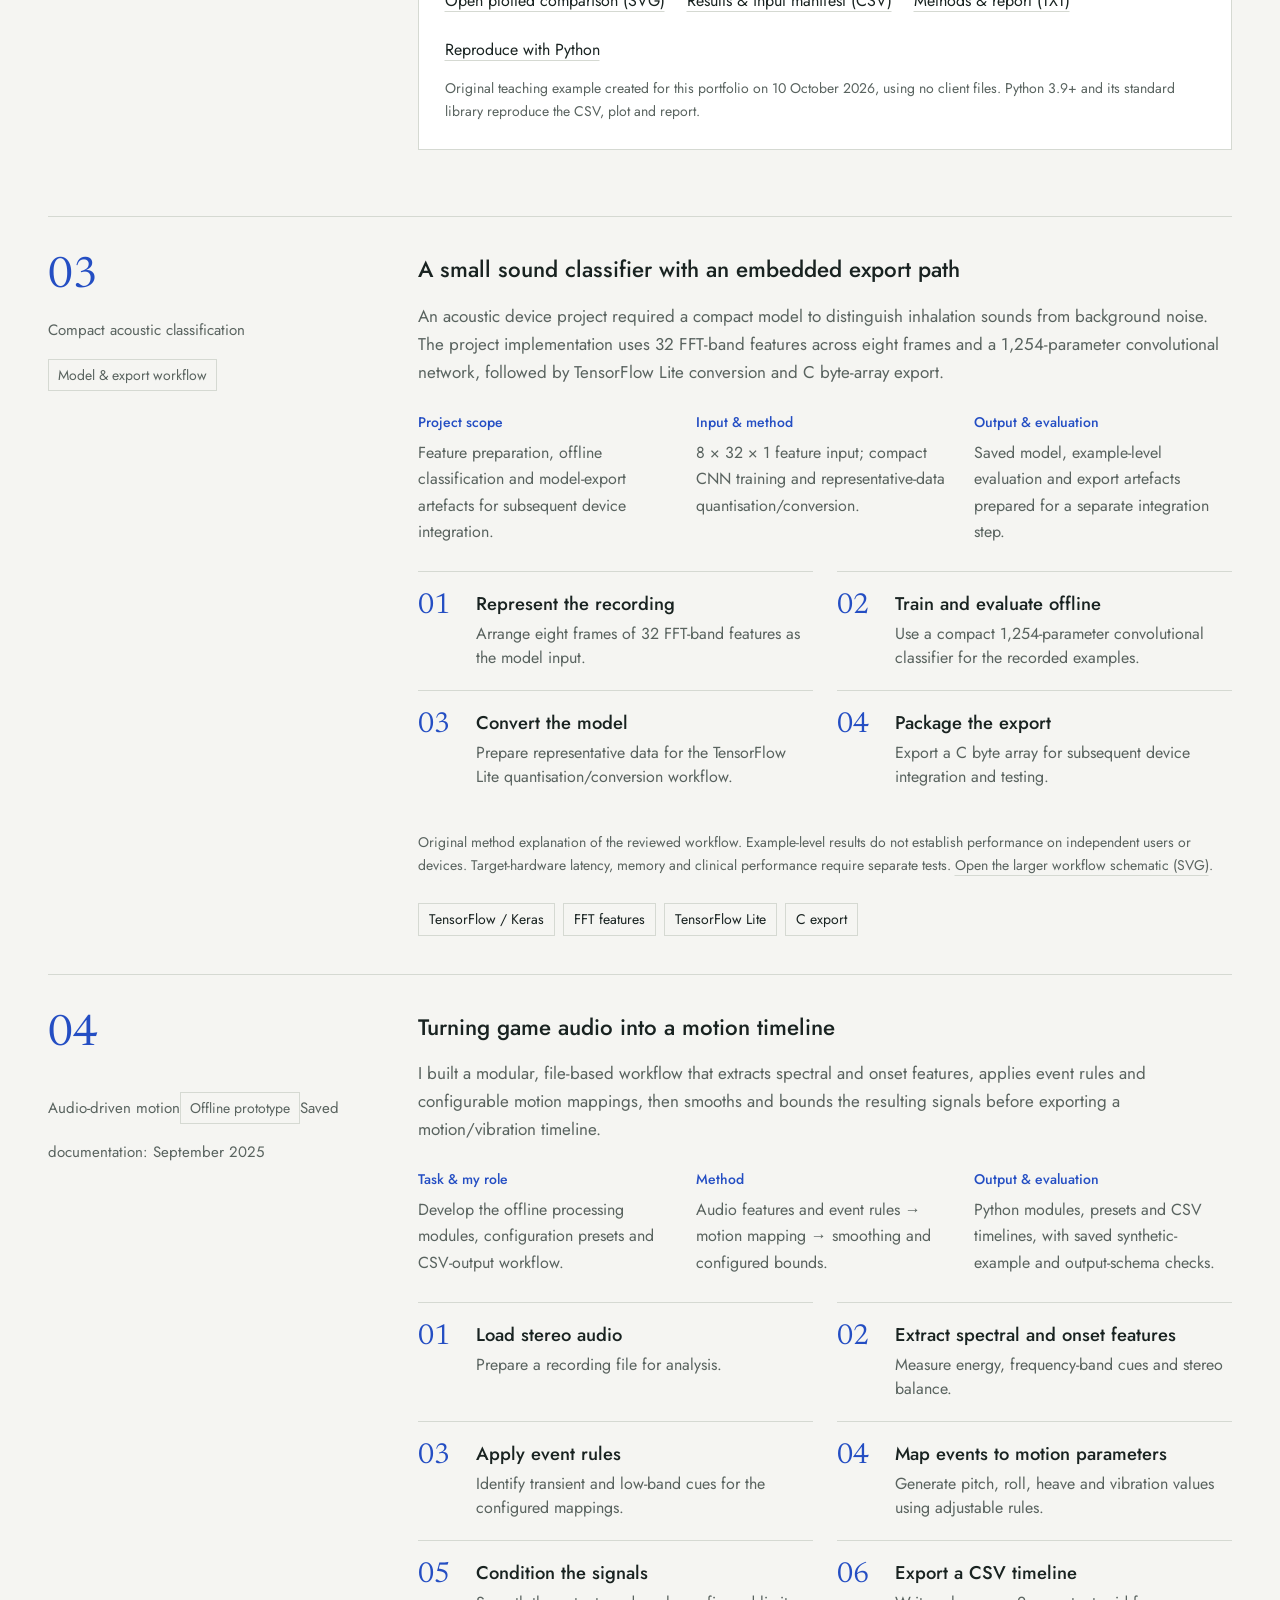
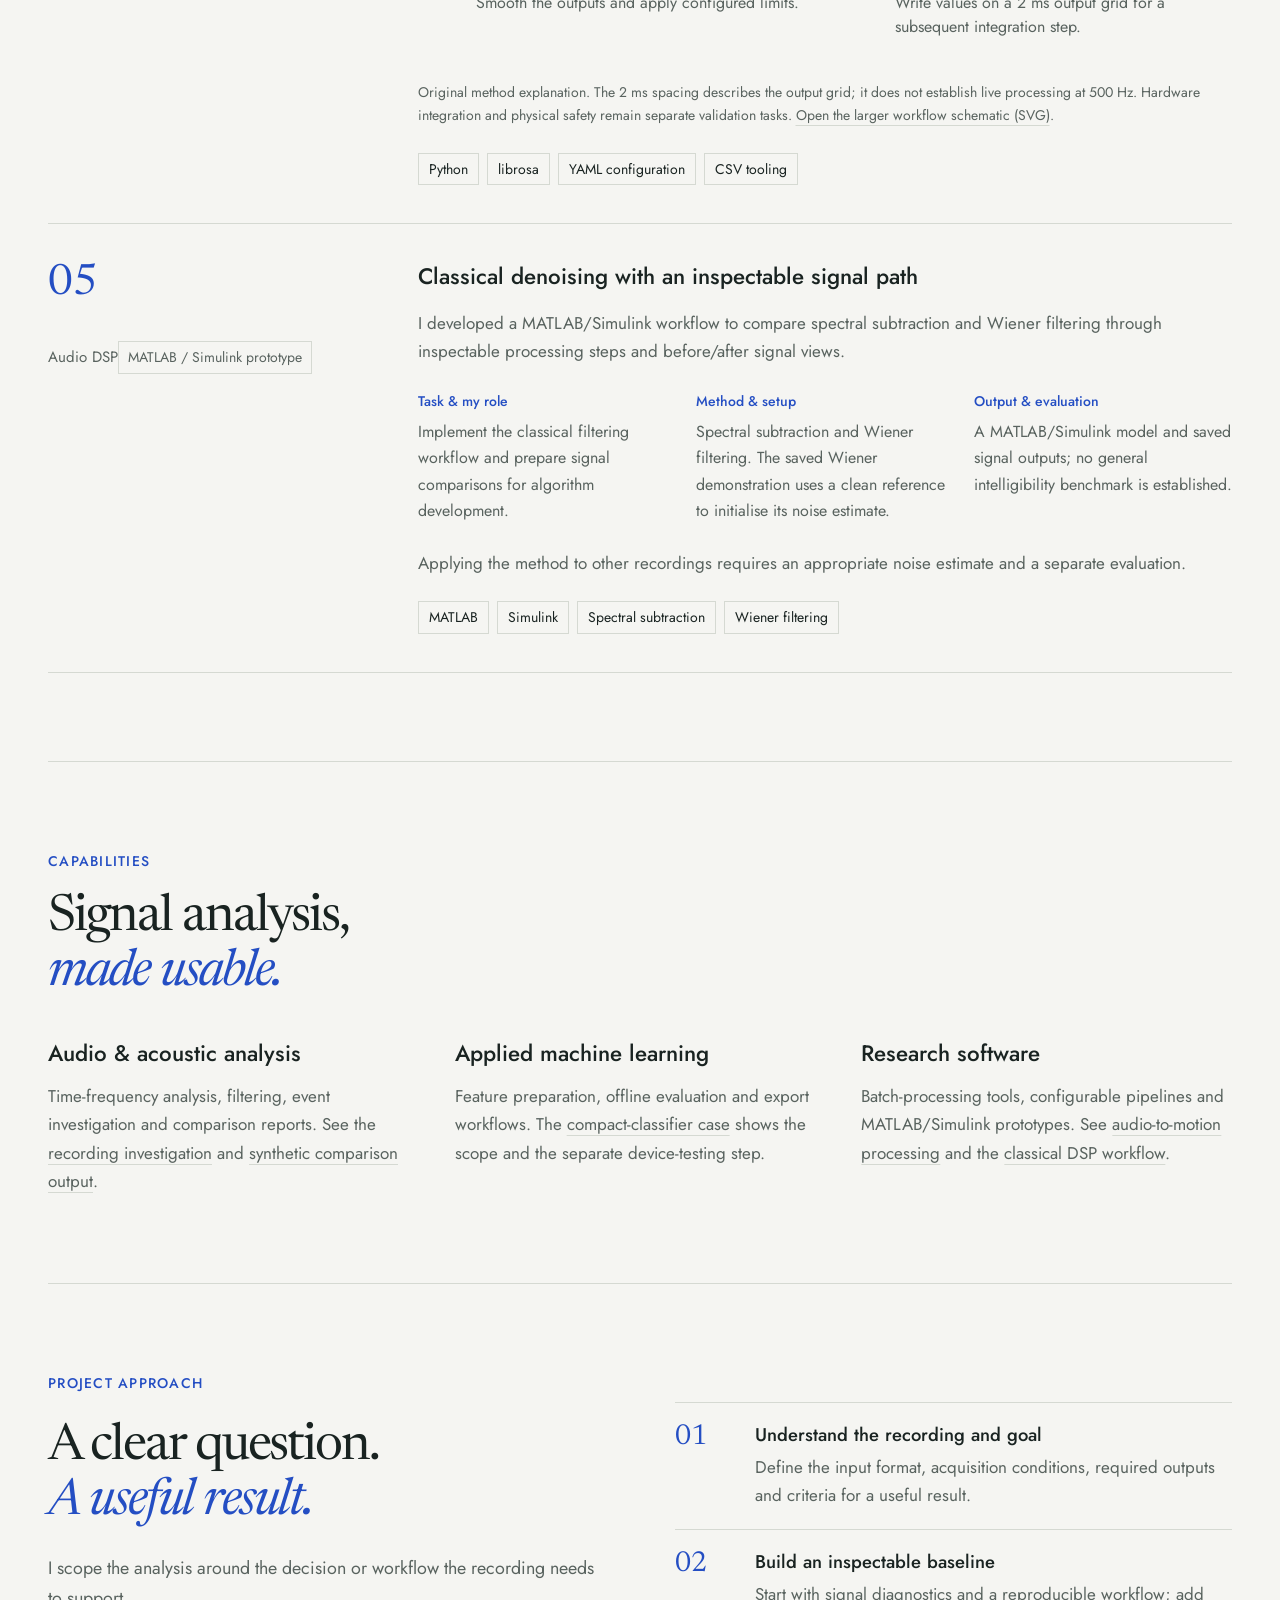
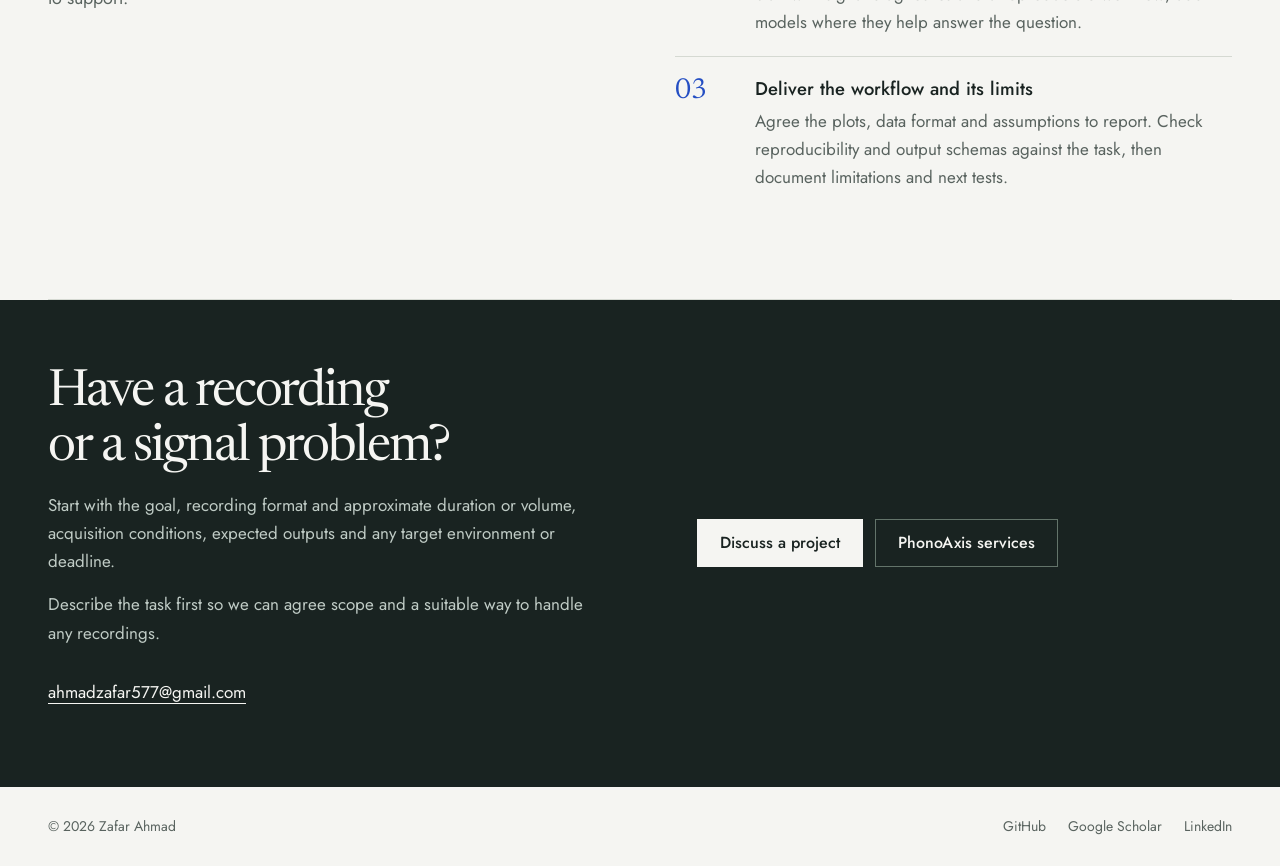
==== commit 3e595357: "Apply specialist portfolio review and add reproducible engineering example" ====
--- a/audio.html
+++ b/audio.html
@@ -1,22 +1,206 @@
-<!doctype html><html lang="en"><head><meta charset="utf-8"><meta name="viewport" content="width=device-width, initial-scale=1"><title>Zafar Ahmad — Audio & Acoustic Engineering Portfolio</title><meta name="description" content="Audio and acoustic signal-processing projects by Zafar Ahmad: restoration, acoustic comparison, compact classifiers, haptics and MATLAB denoising."><meta name="theme-color" content="#192321"><link rel="icon" type="image/svg+xml" href="data:image/svg+xml,%3Csvg xmlns='http://www.w3.org/2000/svg' viewBox='0 0 32 32'%3E%3Crect width='32' height='32' rx='5' fill='%23192321'/%3E%3Cpath d='M6 17h5l3-9 4 16 3-7h5' fill='none' stroke='%23f5f5f2' stroke-width='2'/%3E%3C/svg%3E"><link rel="stylesheet" href="styles.css"><script src="app.js" defer></script></head><body class="audio-page"><a class="skip-link" href="#main">Skip to content</a><header class="site-header shell">
+<!doctype html>
+<html lang="en">
+<head>
+  <meta charset="utf-8">
+  <meta name="viewport" content="width=device-width, initial-scale=1">
+  <title>Zafar Ahmad — Audio &amp; Acoustic Engineering Portfolio</title>
+  <meta name="description" content="Audio and acoustic signal-processing projects by Zafar Ahmad: recording investigation, comparison reports, compact classifiers, offline haptics and MATLAB DSP. Inspect an original synthetic analysis example.">
+  <meta name="theme-color" content="#192321">
+  <link rel="canonical" href="https://zafar-ahmad-5359.github.io/audio.html">
+  <meta property="og:type" content="website">
+  <meta property="og:title" content="Zafar Ahmad — Audio &amp; Acoustic Engineering">
+  <meta property="og:description" content="Five signal-processing cases, clearly scoped outputs and a reproducible synthetic recording-comparison example.">
+  <meta property="og:url" content="https://zafar-ahmad-5359.github.io/audio.html">
+  <meta property="og:image" content="https://zafar-ahmad-5359.github.io/assets/portfolio-social-preview.png">
+  <meta property="og:image:alt" content="Zafar Ahmad: cardiovascular research and audio engineering, with PhonoAxis biosignal and acoustic engineering.">
+  <meta name="twitter:card" content="summary_large_image">
+  <meta name="twitter:title" content="Zafar Ahmad — Audio &amp; Acoustic Engineering">
+  <meta name="twitter:description" content="Five signal-processing cases and an original reproducible recording-comparison example.">
+  <meta name="twitter:image" content="https://zafar-ahmad-5359.github.io/assets/portfolio-social-preview.png">
+  <link rel="icon" type="image/svg+xml" href="data:image/svg+xml,%3Csvg xmlns='http://www.w3.org/2000/svg' viewBox='0 0 32 32'%3E%3Crect width='32' height='32' rx='5' fill='%23192321'/%3E%3Cpath d='M6 17h5l3-9 4 16 3-7h5' fill='none' stroke='%23f5f5f2' stroke-width='2'/%3E%3C/svg%3E">
+  <link rel="stylesheet" href="styles.css">
+  <script src="app.js" defer></script>
+</head>
+<body class="audio-page">
+  <a class="skip-link" href="#main">Skip to content</a>
+  <header class="site-header shell">
     <a class="wordmark" href="index.html" aria-label="Zafar Ahmad home">Zafar Ahmad<span>.</span></a>
     <button class="menu-toggle" aria-controls="site-nav" aria-expanded="false" type="button">Menu <span aria-hidden="true">+</span></button>
-    <nav id="site-nav" aria-label="Main navigation"><a href="index.html">Overview</a><a href="research.html">Cardiovascular research</a><a href="audio.html" aria-current="page">Audio & acoustics</a><a href="startup.html">PhonoAxis</a></nav>
-  </header><main id="main">
-<section class="page-hero shell" aria-labelledby="hero-title">
-  <div><p class="eyebrow">Audio & acoustic engineering portfolio</p><h1 id="hero-title">Practical tools.<br><em>Careful listening.</em></h1><p class="hero-copy">I build signal-processing workflows that make audio easier to analyse, compare and use—from noisy recordings to compact models and motion timelines.</p><div class="hero-actions"><a class="button" href="#projects">Selected projects</a><a class="button secondary" href="mailto:ahmadzafar577@gmail.com?subject=Audio%20or%20signal-processing%20project">Discuss a project</a></div></div>
-  <aside class="hero-aside"><strong>Audio DSP · Acoustic analysis · Applied machine learning</strong><p>Python and MATLAB engineering, with reproducible analysis, useful reports and clearly stated processing limits.</p><div class="tag-list"><span class="tag">Python / SciPy</span><span class="tag">MATLAB / Simulink</span><span class="tag">TensorFlow Lite</span><span class="tag">Audio software</span></div></aside>
-</section>
-<nav class="section-nav shell" aria-label="Engineering page sections"><a href="#projects">Selected projects</a><a href="#capabilities">Capabilities</a><a href="#process">Project approach</a><a href="#contact">Contact</a></nav>
-<section id="projects" class="section shell" aria-labelledby="projects-title">
-  <div class="section-top"><div><p class="section-label">Selected engineering work</p><h2 id="projects-title">From the problem<br>to <em>the deliverable.</em></h2><p class="section-intro">These summaries describe completed analysis work and implemented prototypes. Client recordings and private source code are kept confidential.</p></div></div>
-  <article id="restoration" class="project"><div class="project-meta"><span class="project-number">01</span><span>Audio restoration & investigation</span><span class="badge">Analysis & reporting</span></div><div class="project-content"><h3>Investigating noisy, low-bandwidth recordings</h3><p>Four difficult recordings needed a structured assessment of background noise, discrete events and possible speech. I combined spectral analysis with classical processing and multiple speech-enhancement models, then used independent event and voice-activity diagnostics to assess the outputs.</p><dl class="facts"><div><dt>Problem</dt><dd>Interference and limited bandwidth made useful events difficult to examine.</dd></div><div><dt>Method</dt><dd>Welch/STFT analysis, filtering, neural enhancement and cross-model comparison.</dd></div><div><dt>Deliverable</dt><dd>Restoration outputs and reports distinguishing candidate speech, tonal interference and unresolved events.</dd></div></dl><div class="tag-list"><span class="tag">Python</span><span class="tag">DeepFilterNet3</span><span class="tag">MetricGAN+</span><span class="tag">SepFormer</span><span class="tag">Silero VAD</span></div><details><summary>What the analysis can establish</summary><p>Enhancement can support listening and investigation. A voice-activity score does not certify words, speaker identity or recording authenticity, and enhancement models can introduce artefacts. Reports retain these limits rather than promise recovered speech.</p></details></div></article>
-  <article id="acoustic-comparison" class="project"><div class="project-meta"><span class="project-number">02</span><span>Acoustic comparison</span><span class="badge">Analysis workflows & reports</span></div><div class="project-content"><h3>Repeatable analysis across recording conditions</h3><p>Successive turntable accessory experiments needed a consistent reporting workflow. I developed tools to compare spectra, band energy, recording dynamics and channel relationships across test rounds, with one combined report covering 156 mat/clamp configurations.</p><dl class="facts"><div><dt>Problem</dt><dd>Many recording conditions required consistent comparisons and readable outputs.</dd></div><div><dt>Method</dt><dd>Batch analysis, frequency-band summaries, comparative plots and structured reporting.</dd></div><div><dt>Deliverable</dt><dd>Analysis scripts, comparison figures and reports across repeated experiments.</dd></div></dl><p>Interpretation depends on recording controls, calibration and consistent metric definitions. Recording differences alone do not establish a hardware-performance advantage.</p><div class="tag-list"><span class="tag">NumPy / SciPy</span><span class="tag">pandas</span><span class="tag">librosa</span><span class="tag">matplotlib</span></div></div></article>
-  <article id="compact-classifier" class="project"><div class="project-meta"><span class="project-number">03</span><span>Compact acoustic classification</span><span class="badge">Model & export workflow</span></div><div class="project-content"><h3>A small sound classifier with an embedded export path</h3><p>An acoustic device project required a compact model to distinguish inhalation sounds from background noise. The implementation uses FFT-band features and a 1,254-parameter convolutional network, followed by TensorFlow Lite conversion and C byte-array export.</p><dl class="facts"><div><dt>Input</dt><dd>Eight frames of 32 FFT-band features.</dd></div><div><dt>Method</dt><dd>Compact CNN training and representative-data conversion.</dd></div><div><dt>Deliverable</dt><dd>Saved model, evaluation and export artefacts for device integration.</dd></div></dl><figure><img src="assets/compact-audio-classifier-method.svg" width="1280" height="440" loading="lazy" alt="FFT-band features feed a compact convolutional classifier, followed by TensorFlow Lite conversion and C model export"><figcaption>Feature preparation, model development and export. Device latency and clinical performance require separate testing. <a class="text-link" href="assets/compact-audio-classifier-method.svg">Open workflow diagram</a>.</figcaption></figure><div class="tag-list"><span class="tag">TensorFlow / Keras</span><span class="tag">FFT features</span><span class="tag">TensorFlow Lite</span><span class="tag">C export</span></div></div></article>
-  <article id="haptics" class="project"><div class="project-meta"><span class="project-number">04</span><span>Audio-driven motion</span><span class="badge">Offline prototype</span></div><div class="project-content"><h3>Turning game audio into a motion timeline</h3><p>I built a modular workflow that extracts spectral and onset features, applies event rules and configurable motion mappings, conditions the resulting signals and exports a motion/vibration timeline.</p><dl class="facts"><div><dt>Problem</dt><dd>Translate audio events into configurable motion and vibration parameters.</dd></div><div><dt>Method</dt><dd>File-based feature extraction, rule-based mapping, smoothing and output bounds.</dd></div><div><dt>Deliverable</dt><dd>Python modules, presets and CSV timelines demonstrated with synthetic examples.</dd></div></dl><figure><img src="assets/offline-audio-haptics-method.svg" width="1280" height="570" loading="lazy" alt="File-based stereo audio flows through spectral features, event rules, motion mapping and smoothing to a CSV timeline"><figcaption>The 2 ms spacing is the output time grid. Live processing and physical hardware integration remain separate validation tasks. <a class="text-link" href="assets/offline-audio-haptics-method.svg">Open workflow diagram</a>.</figcaption></figure><div class="tag-list"><span class="tag">Python</span><span class="tag">librosa</span><span class="tag">YAML configuration</span><span class="tag">CSV tooling</span></div></div></article>
-  <article id="matlab-denoising" class="project"><div class="project-meta"><span class="project-number">05</span><span>Audio DSP</span><span class="badge">MATLAB / Simulink prototype</span></div><div class="project-content"><h3>Classical denoising with an inspectable signal path</h3><p>A MATLAB/Simulink workflow compares spectral subtraction and Wiener filtering, using a noise estimate and before/after signal views to make the processing path easier to examine.</p><dl class="facts"><div><dt>Problem</dt><dd>Reduce unwanted components while retaining the useful audio content.</dd></div><div><dt>Method</dt><dd>Reference-based noise estimation and classical frequency-domain filtering.</dd></div><div><dt>Deliverable</dt><dd>An inspectable model and signal comparisons for algorithm development.</dd></div></dl><p>The saved demonstration supports the processing workflow; it does not establish a general intelligibility benchmark.</p><div class="tag-list"><span class="tag">MATLAB</span><span class="tag">Simulink</span><span class="tag">Spectral subtraction</span><span class="tag">Wiener filtering</span></div></div></article>
-</section>
-<section id="capabilities" class="section shell" aria-labelledby="capabilities-title"><div class="section-top"><div><p class="section-label">Capabilities</p><h2 id="capabilities-title">Signal analysis,<br><em>made usable.</em></h2></div></div><div class="details-grid"><article><h3>Audio & acoustic analysis</h3><p>Time-frequency analysis, filtering, event detection, comparative measurements and reports that connect metrics with listening.</p></article><article><h3>Applied machine learning</h3><p>Feature design, compact audio classifiers, training/evaluation workflows and export preparation for embedded integration.</p></article><article><h3>Research software</h3><p>Batch-processing tools, configurable pipelines, reproducible notebooks and MATLAB/Simulink prototypes.</p></article></div></section>
-<section id="process" class="section shell" aria-labelledby="process-title"><div class="split"><div><p class="eyebrow">Project approach</p><h2 id="process-title">A clear question.<br><em>A useful result.</em></h2><p class="section-intro">I scope the analysis around the decision or workflow the recording needs to support.</p></div><ol class="steps"><li><div><h3>Understand the recording and goal</h3><p>Define the input format, acquisition conditions, required outputs and criteria for a useful result.</p></div></li><li><div><h3>Build an inspectable baseline</h3><p>Start with signal diagnostics and a reproducible workflow; add models where they help answer the question.</p></div></li><li><div><h3>Deliver the workflow and its limits</h3><p>Provide the agreed outputs, supporting plots and clear notes on assumptions, failure modes and next tests.</p></div></li></ol></div></section>
-<section id="contact" class="contact" aria-labelledby="contact-title"><div class="shell"><div><h2 id="contact-title">Have a recording<br>or a signal problem?</h2><p>Share the goal, input format and expected deliverable. I’m open to audio analysis, acoustic reporting and signal-processing development projects.</p></div><div class="hero-actions"><a class="button" href="mailto:ahmadzafar577@gmail.com?subject=Audio%20or%20signal-processing%20project">Discuss a project</a><a class="button secondary" href="startup.html">PhonoAxis services</a></div></div></section></main><footer class="footer shell"><span>© 2026 Zafar Ahmad</span><div class="footer-links"><a href="https://github.com/ZAFAR-AHMAD-5359">GitHub</a><a href="https://scholar.google.com/citations?user=D5W9TVwAAAAJ&amp;hl=en">Google Scholar</a><a href="https://www.linkedin.com/in/zafar-ahmad-ab87b6183/">LinkedIn</a></div></footer></body></html>
-
+    <nav id="site-nav" aria-label="Main navigation"><a href="index.html">Overview</a><a href="research.html">Cardiovascular research</a><a href="audio.html" aria-current="page">Audio &amp; acoustics</a><a href="startup.html">PhonoAxis</a></nav>
+  </header>
+  <main id="main">
+    <section class="page-hero shell" aria-labelledby="hero-title">
+      <div>
+        <p class="eyebrow">Audio &amp; acoustic engineering portfolio</p>
+        <h1 id="hero-title">Practical tools.<br><em>Careful listening.</em></h1>
+        <p class="hero-copy">I build signal-processing workflows for recording investigation, repeatable comparison reports, compact models and audio-driven motion timelines.</p>
+        <div class="hero-actions"><a class="button" href="#projects">Selected projects</a><a class="button secondary" href="#comparison-demo">Inspect an output example</a></div>
+      </div>
+      <aside class="hero-aside">
+        <strong>Audio DSP · Acoustic analysis · Applied machine learning</strong>
+        <p>Python and MATLAB engineering, with reproducible analysis, useful reports and clearly stated processing limits.</p>
+        <div class="tag-list"><span class="tag">Python / SciPy</span><span class="tag">MATLAB / Simulink</span><span class="tag">TensorFlow Lite</span><span class="tag">Audio software</span></div>
+      </aside>
+    </section>
+    <nav class="section-nav shell" aria-label="Engineering page sections"><a href="#projects">Selected projects</a><a href="#capabilities">Capabilities</a><a href="#process">Project approach</a><a href="#contact">Contact</a></nav>
+    <section id="projects" class="section shell" aria-labelledby="projects-title">
+      <div class="section-top"><div><p class="section-label">Selected engineering work</p><h2 id="projects-title">From the problem<br>to <em>the deliverable.</em></h2><p class="section-intro">Five case studies cover analysis work and implemented prototypes. The new synthetic example below makes a comparison output inspectable while client recordings and source code remain confidential.</p></div></div>
+      <nav class="case-index" aria-label="Audio case studies"><a href="#restoration">01 / Recording investigation</a><a href="#acoustic-comparison">02 / Recording comparison</a><a href="#compact-classifier">03 / Compact classifier</a><a href="#haptics">04 / Offline haptics</a><a href="#matlab-denoising">05 / MATLAB denoising</a></nav>
+
+      <article id="restoration" class="project">
+        <div class="project-meta"><span class="project-number">01</span><span>Audio restoration &amp; investigation</span><span class="badge">Analysis &amp; reporting</span><span class="meta-extra">Reports: August 2026</span></div>
+        <div class="project-content">
+          <h3>Investigating noisy, low-bandwidth recordings</h3>
+          <p>Four difficult recordings needed an assessment of background noise, discrete events and possible speech. I combined spectral analysis, classical processing and pretrained speech-enhancement models, then compared event and voice-activity diagnostics across the outputs.</p>
+          <dl class="facts">
+            <div><dt>Task</dt><dd>Examine events obscured by interference and limited bandwidth.</dd></div>
+            <div><dt>My role</dt><dd>Signal investigation, processing comparisons and preparation of the analysis reports.</dd></div>
+            <div><dt>Method</dt><dd>Welch spectra, short-time Fourier analysis, filtering, pretrained enhancement and cross-model comparison.</dd></div>
+            <div><dt>Output</dt><dd>Processed recordings and reports distinguishing candidate speech, tonal interference and unresolved events.</dd></div>
+            <div><dt>Evaluation</dt><dd>Compared spectral, event and voice-activity findings; no ground-truth transcript or measured intelligibility gain is established.</dd></div>
+            <div><dt>Dated evidence</dt><dd>Analysis reports dated August 2026.</dd></div>
+          </dl>
+          <p>The reports document candidate events and uncertainty; enhancement alone does not establish a transcript.</p>
+          <div class="tag-list"><span class="tag">Python</span><span class="tag">DeepFilterNet3</span><span class="tag">MetricGAN+</span><span class="tag">SepFormer</span><span class="tag">Silero VAD</span></div>
+          <details><summary>What the analysis can establish</summary><p>Enhancement can support listening and investigation. A voice-activity score does not certify words, speaker identity or recording authenticity, and enhancement models can introduce artefacts. Reports retain these limits rather than promise recovered speech.</p></details>
+        </div>
+      </article>
+
+      <article id="acoustic-comparison" class="project">
+        <div class="project-meta"><span class="project-number">02</span><span>Recording comparison</span><span class="badge">Analysis workflows &amp; reports</span><span class="meta-extra">Report rounds: 2024–2025</span></div>
+        <div class="project-content">
+          <h3>Repeatable analysis across recording conditions</h3>
+          <p>Successive turntable accessory experiments needed a consistent reporting workflow. I developed tools to compare spectra, band energy, recording dynamics and channel relationships across test rounds. One combined report covered 156 recorded mat/clamp combinations.</p>
+          <dl class="facts">
+            <div><dt>Task</dt><dd>Compare many recorded conditions consistently and present their differences clearly.</dd></div>
+            <div><dt>My role</dt><dd>Analysis scripting, comparative figures and structured reporting across successive rounds.</dd></div>
+            <div><dt>Method</dt><dd>Batch analysis, frequency-band summaries, comparison plots and common reporting templates.</dd></div>
+            <div><dt>Output</dt><dd>Analysis scripts, comparison figures and reports, including the 156-condition report.</dd></div>
+            <div><dt>Evaluation</dt><dd>Recording-level comparisons; interpretation depends on acquisition controls, calibration and consistent metric definitions.</dd></div>
+            <div><dt>Dated evidence</dt><dd>Comparison reports saved during 2024–2025.</dd></div>
+          </dl>
+          <p>Recording differences alone do not establish a hardware-performance advantage.</p>
+          <div class="tag-list"><span class="tag">NumPy / SciPy</span><span class="tag">pandas</span><span class="tag">librosa</span><span class="tag">matplotlib</span></div>
+
+          <aside id="comparison-demo" class="demo-block" aria-labelledby="comparison-demo-title">
+            <p class="eyebrow">Original public example · Synthetic inputs</p>
+            <h3 id="comparison-demo-title">Separate level changes from spectral changes</h3>
+            <p>This newly authored demonstration compares four generated two-second mono signals at 8,000 samples/s. It illustrates a reproducible report output, independently of the client study above.</p>
+            <p>RMS uses normalised digital amplitude; dBFS uses amplitude 1 as its reference.</p>
+            <p class="table-scroll-hint small-print">Scroll the table horizontally if needed.</p>
+            <div class="table-wrap" role="region" aria-label="Synthetic recording-comparison results" tabindex="0">
+              <table class="evidence-table demo-metrics">
+                <caption>Computed synthetic results</caption>
+                <thead><tr><th scope="col">Condition</th><th scope="col">RMS</th><th scope="col">Level<br>(dBFS)</th><th scope="col">100 Hz<br>power share</th></tr></thead>
+                <tbody>
+                  <tr><th scope="row">A / Baseline</th><td>0.158114</td><td>−16.02</td><td>80.00%</td></tr>
+                  <tr><th scope="row">B / More 100 Hz</th><td>0.291548</td><td>−10.71</td><td>94.12%</td></tr>
+                  <tr><th scope="row">C / Half amplitude</th><td>0.079057</td><td>−22.04</td><td>80.00%</td></tr>
+                  <tr><th scope="row">D / Added 3000 Hz</th><td>0.162019</td><td>−15.81</td><td>76.19%</td></tr>
+                </tbody>
+              </table>
+            </div>
+            <p><strong>What this shows:</strong> halving the amplitude in C lowers the RMS level by 6.02 dB relative to A, while the 100 Hz power share stays at 80%. A lower recorded level can occur without a change in relative spectral composition.</p>
+            <details><summary>Input controls, exact metrics and interpretation</summary>
+              <p>Each signal is the sum of zero-phase sine waves at 100, 1000 and 3000 Hz. Their amplitudes are A: 0.20/0.10/0.00; B: 0.40/0.10/0.00; C: 0.10/0.05/0.00; D: 0.20/0.10/0.05. Duration, sample rate and frequencies are fixed, with no random noise, normalisation or processing.</p>
+              <p>RMS is the square root of mean squared sample amplitude. Level is 20 log<sub>10</sub>(RMS). The 100 Hz power share is the exact coherent Fourier-bin power divided by total mean-square power. These tones complete integer cycles, so this example needs no window correction. The downloadable report gives the calculation and assumptions.</p>
+              <p>These are digital signal metrics, rather than calibrated sound-pressure levels or loudness. The example makes no claim about intelligibility, noise reduction or turntable hardware. Its coherent-tone assumptions require separate assessment for other recordings.</p>
+            </details>
+            <div class="inline-links"><a class="text-link" href="assets/recording-comparison-demo.svg">Open plotted comparison (SVG)</a><a class="text-link" href="assets/recording-comparison-demo.csv" download>Results &amp; input manifest (CSV)</a><a class="text-link" href="assets/recording-comparison-demo.txt" download>Methods &amp; report (TXT)</a><a class="text-link" href="assets/recording-comparison-demo.py" download>Reproduce with Python</a></div>
+            <p class="small-print">Original teaching example created for this portfolio on 10 October 2026, using no client files. Python 3.9+ and its standard library reproduce the CSV, plot and report.</p>
+          </aside>
+        </div>
+      </article>
+
+      <article id="compact-classifier" class="project">
+        <div class="project-meta"><span class="project-number">03</span><span>Compact acoustic classification</span><span class="badge">Model &amp; export workflow</span></div>
+        <div class="project-content">
+          <h3>A small sound classifier with an embedded export path</h3>
+          <p>An acoustic device project required a compact model to distinguish inhalation sounds from background noise. The project implementation uses 32 FFT-band features across eight frames and a 1,254-parameter convolutional network, followed by TensorFlow Lite conversion and C byte-array export.</p>
+          <dl class="facts">
+            <div><dt>Project scope</dt><dd>Feature preparation, offline classification and model-export artefacts for subsequent device integration.</dd></div>
+            <div><dt>Input &amp; method</dt><dd>8 × 32 × 1 feature input; compact CNN training and representative-data quantisation/conversion.</dd></div>
+            <div><dt>Output &amp; evaluation</dt><dd>Saved model, example-level evaluation and export artefacts prepared for a separate integration step.</dd></div>
+          </dl>
+          <figure>
+            <ol class="steps method-outline" aria-label="Compact classifier workflow">
+              <li><div><h3>Represent the recording</h3><p>Arrange eight frames of 32 FFT-band features as the model input.</p></div></li>
+              <li><div><h3>Train and evaluate offline</h3><p>Use a compact 1,254-parameter convolutional classifier for the recorded examples.</p></div></li>
+              <li><div><h3>Convert the model</h3><p>Prepare representative data for the TensorFlow Lite quantisation/conversion workflow.</p></div></li>
+              <li><div><h3>Package the export</h3><p>Export a C byte array for subsequent device integration and testing.</p></div></li>
+            </ol>
+            <figcaption>Original method explanation of the reviewed workflow. Example-level results do not establish performance on independent users or devices. Target-hardware latency, memory and clinical performance require separate tests. <a class="text-link" href="assets/compact-audio-classifier-method.svg">Open the larger workflow schematic (SVG)</a>.</figcaption>
+          </figure>
+          <div class="tag-list"><span class="tag">TensorFlow / Keras</span><span class="tag">FFT features</span><span class="tag">TensorFlow Lite</span><span class="tag">C export</span></div>
+        </div>
+      </article>
+
+      <article id="haptics" class="project">
+        <div class="project-meta"><span class="project-number">04</span><span>Audio-driven motion</span><span class="badge">Offline prototype</span><span class="meta-extra">Saved documentation: September 2025</span></div>
+        <div class="project-content">
+          <h3>Turning game audio into a motion timeline</h3>
+          <p>I built a modular, file-based workflow that extracts spectral and onset features, applies event rules and configurable motion mappings, then smooths and bounds the resulting signals before exporting a motion/vibration timeline.</p>
+          <dl class="facts">
+            <div><dt>Task &amp; my role</dt><dd>Develop the offline processing modules, configuration presets and CSV-output workflow.</dd></div>
+            <div><dt>Method</dt><dd>Audio features and event rules → motion mapping → smoothing and configured bounds.</dd></div>
+            <div><dt>Output &amp; evaluation</dt><dd>Python modules, presets and CSV timelines, with saved synthetic-example and output-schema checks.</dd></div>
+          </dl>
+          <figure>
+            <ol class="steps method-outline" aria-label="Offline audio-to-haptics workflow">
+              <li><div><h3>Load stereo audio</h3><p>Prepare a recording file for analysis.</p></div></li>
+              <li><div><h3>Extract spectral and onset features</h3><p>Measure energy, frequency-band cues and stereo balance.</p></div></li>
+              <li><div><h3>Apply event rules</h3><p>Identify transient and low-band cues for the configured mappings.</p></div></li>
+              <li><div><h3>Map events to motion parameters</h3><p>Generate pitch, roll, heave and vibration values using adjustable rules.</p></div></li>
+              <li><div><h3>Condition the signals</h3><p>Smooth the outputs and apply configured limits.</p></div></li>
+              <li><div><h3>Export a CSV timeline</h3><p>Write values on a 2 ms output grid for a subsequent integration step.</p></div></li>
+            </ol>
+            <figcaption>Original method explanation. The 2 ms spacing describes the output grid; it does not establish live processing at 500 Hz. Hardware integration and physical safety remain separate validation tasks. <a class="text-link" href="assets/offline-audio-haptics-method.svg">Open the larger workflow schematic (SVG)</a>.</figcaption>
+          </figure>
+          <div class="tag-list"><span class="tag">Python</span><span class="tag">librosa</span><span class="tag">YAML configuration</span><span class="tag">CSV tooling</span></div>
+        </div>
+      </article>
+
+      <article id="matlab-denoising" class="project">
+        <div class="project-meta"><span class="project-number">05</span><span>Audio DSP</span><span class="badge">MATLAB / Simulink prototype</span></div>
+        <div class="project-content">
+          <h3>Classical denoising with an inspectable signal path</h3>
+          <p>I developed a MATLAB/Simulink workflow to compare spectral subtraction and Wiener filtering through inspectable processing steps and before/after signal views.</p>
+          <dl class="facts">
+            <div><dt>Task &amp; my role</dt><dd>Implement the classical filtering workflow and prepare signal comparisons for algorithm development.</dd></div>
+            <div><dt>Method &amp; setup</dt><dd>Spectral subtraction and Wiener filtering. The saved Wiener demonstration uses a clean reference to initialise its noise estimate.</dd></div>
+            <div><dt>Output &amp; evaluation</dt><dd>A MATLAB/Simulink model and saved signal outputs; no general intelligibility benchmark is established.</dd></div>
+          </dl>
+          <p>Applying the method to other recordings requires an appropriate noise estimate and a separate evaluation.</p>
+          <div class="tag-list"><span class="tag">MATLAB</span><span class="tag">Simulink</span><span class="tag">Spectral subtraction</span><span class="tag">Wiener filtering</span></div>
+        </div>
+      </article>
+    </section>
+
+    <section id="capabilities" class="section shell" aria-labelledby="capabilities-title">
+      <div class="section-top"><div><p class="section-label">Capabilities</p><h2 id="capabilities-title">Signal analysis,<br><em>made usable.</em></h2></div></div>
+      <div class="details-grid">
+        <article><h3>Audio &amp; acoustic analysis</h3><p>Time-frequency analysis, filtering, event investigation and comparison reports. See the <a class="text-link" href="#restoration">recording investigation</a> and <a class="text-link" href="#comparison-demo">synthetic comparison output</a>.</p></article>
+        <article><h3>Applied machine learning</h3><p>Feature preparation, offline evaluation and export workflows. The <a class="text-link" href="#compact-classifier">compact-classifier case</a> shows the scope and the separate device-testing step.</p></article>
+        <article><h3>Research software</h3><p>Batch-processing tools, configurable pipelines and MATLAB/Simulink prototypes. See <a class="text-link" href="#haptics">audio-to-motion processing</a> and the <a class="text-link" href="#matlab-denoising">classical DSP workflow</a>.</p></article>
+      </div>
+    </section>
+    <section id="process" class="section shell" aria-labelledby="process-title">
+      <div class="split"><div><p class="eyebrow">Project approach</p><h2 id="process-title">A clear question.<br><em>A useful result.</em></h2><p class="section-intro">I scope the analysis around the decision or workflow the recording needs to support.</p></div>
+        <ol class="steps">
+          <li><div><h3>Understand the recording and goal</h3><p>Define the input format, acquisition conditions, required outputs and criteria for a useful result.</p></div></li>
+          <li><div><h3>Build an inspectable baseline</h3><p>Start with signal diagnostics and a reproducible workflow; add models where they help answer the question.</p></div></li>
+          <li><div><h3>Deliver the workflow and its limits</h3><p>Agree the plots, data format and assumptions to report. Check reproducibility and output schemas against the task, then document limitations and next tests.</p></div></li>
+        </ol>
+      </div>
+    </section>
+    <section id="contact" class="contact" aria-labelledby="contact-title">
+      <div class="shell">
+        <div><h2 id="contact-title">Have a recording<br>or a signal problem?</h2><p>Start with the goal, recording format and approximate duration or volume, acquisition conditions, expected outputs and any target environment or deadline.</p><p>Describe the task first so we can agree scope and a suitable way to handle any recordings.</p><p><a class="contact-email" href="mailto:ahmadzafar577@gmail.com">ahmadzafar577@gmail.com</a></p></div>
+        <div class="hero-actions"><a class="button" href="mailto:ahmadzafar577@gmail.com?subject=Audio%20or%20signal-processing%20project&amp;body=Goal%3A%20%0AInput%20format%20and%20approximate%20volume%3A%20%0AAcquisition%20conditions%3A%20%0AOutputs%20required%3A%20%0ATarget%20environment%20or%20deadline%3A%20">Discuss a project</a><a class="button secondary" href="startup.html#work">PhonoAxis services</a></div>
+      </div>
+    </section>
+  </main>
+  <footer class="footer shell"><span>© 2026 Zafar Ahmad</span><div class="footer-links"><a href="https://github.com/ZAFAR-AHMAD-5359">GitHub</a><a href="https://scholar.google.com/citations?user=D5W9TVwAAAAJ&amp;hl=en">Google Scholar</a><a href="https://www.linkedin.com/in/zafar-ahmad-ab87b6183/">LinkedIn</a></div></footer>
+</body>
+</html>
+
--- a/styles.css
+++ b/styles.css
@@ -21,3 +21,54 @@
 .venture-card-name img{flex:0 0 auto}
 .startup-page .engine-brand{font-size:18px;letter-spacing:-.04em}
 @media(max-width:540px){.venture-identity{gap:13px;margin-bottom:25px}.venture-mark{width:52px;height:52px}.venture-name{font-size:1.8rem}.startup-page .engine-brand{font-size:14px}}
+
+/* Approved panel improvements: readable evidence and progressive navigation. */
+.contact a:focus-visible,.contact button:focus-visible,.system-figure button:focus-visible,.signal-lab button:focus-visible{outline-color:#f5f5f2}
+.contact .contact-email{display:inline-block;color:#f5f5f2;overflow-wrap:anywhere;text-decoration:underline;text-underline-offset:5px;margin-top:16px}
+.hero-photo figcaption a{color:#f5f5f2;text-decoration:underline;text-underline-offset:3px}
+.hero-photo .historical-caption{margin-top:10px;font-size:.85rem;line-height:1.5;color:#d7dfdb}
+.split>*,.details-grid>*,.status-grid>*,.facts>*,.proof-strip>*,.publication>*,.timeline-item>*,.portfolio-grid>*,.section-top>*,.project>*{min-width:0}
+.proof-strip>div{flex-wrap:wrap}.button{max-width:100%;overflow-wrap:anywhere;text-align:center}
+.section-nav a,.inline-links a,.case-index a,.research-index a{overflow-wrap:anywhere}
+.case-index,.research-index{display:flex;flex-wrap:wrap;gap:10px 24px;margin:22px 0 28px;padding:18px 0;border-block:1px solid var(--line);font-size:1rem}
+.case-index a,.research-index a{text-decoration:underline;text-underline-offset:4px}
+.evaluation-flow{display:grid;grid-template-columns:repeat(2,minmax(0,1fr));gap:14px;padding:0;list-style:none;counter-reset:evaluation}
+.evaluation-step{padding:18px;border:1px solid var(--line);background:#fff;min-width:0;font-size:1rem;line-height:1.5;counter-increment:evaluation}
+.evaluation-step:before{content:'0' counter(evaluation);display:block;color:var(--accent);font:400 1.6rem var(--serif);margin-bottom:10px}
+.evaluation-step strong{display:block;margin-bottom:8px;font-weight:500}.evaluation-step p{color:var(--muted);font-size:1rem;line-height:1.5}
+.evaluation-comparators{display:grid;grid-template-columns:repeat(3,minmax(0,1fr));gap:16px;margin:15px 0}
+.evaluation-comparator{border-top:2px solid var(--accent);padding-top:15px;font-size:1rem;min-width:0}.evaluation-comparator p{color:var(--muted);margin-top:8px}
+.research-question{border-left:3px solid var(--accent);padding:16px 20px;margin:20px 0;background:#fff}
+.demo-block{border:1px solid var(--line);border-top:3px solid var(--accent);padding:26px;margin:28px 0;background:#fff}
+.demo-block p{color:var(--muted);margin-top:14px}.demo-block h4{font-size:1.15rem;font-weight:500;margin:14px 0}
+.demo-metrics{width:100%;border-collapse:collapse;font-size:1rem;margin:20px 0}.demo-metrics caption{text-align:left;font-size:1rem;padding-bottom:12px;color:var(--muted)}
+.demo-metrics th,.demo-metrics td{padding:12px 14px 12px 0;text-align:left;border-bottom:1px solid var(--line);font-variant-numeric:tabular-nums}.demo-metrics th{color:var(--accent);font-weight:500}
+.demo-figure{margin:20px 0}.demo-figure img{width:100%;height:auto}.demo-figure figcaption{font-size:.94rem}
+.project-content .steps{margin:22px 0}.project-content .steps li{grid-template-columns:44px minmax(0,1fr);gap:14px}.project-content .steps p{font-size:1rem;line-height:1.5}
+.method-outline{display:grid;grid-template-columns:repeat(2,minmax(0,1fr));column-gap:24px}.method-outline li{min-width:0}
+.table-wrap[tabindex]:focus-visible{outline:3px solid var(--accent);outline-offset:4px}.demo-metrics{min-width:430px}.table-scroll-hint{display:none}
+.roadmap-lanes{display:grid;grid-template-columns:repeat(2,minmax(0,1fr));gap:40px;margin-top:28px}.roadmap-lanes h3{font-size:1.25rem}.roadmap-lanes .steps{margin-top:18px}.roadmap-lanes .steps li{grid-template-columns:40px minmax(0,1fr);gap:15px}
+.service-proof{margin-top:28px;border-top:1px solid var(--line);padding-top:22px}.service-proof p{color:var(--muted);max-width:760px}
+.signal-lab{--phase-columns:16fr 32fr 10fr 42fr}
+.phase-shades,.phase-labels{display:grid;grid-template-columns:var(--phase-columns);gap:0}
+.phase-shades>span{width:auto}.phase-labels{justify-content:normal;text-align:center}.phase-labels span{min-width:0;line-height:1.45}
+.mobile-trace-labels{display:none}
+@media(min-width:761px){.facts{grid-template-columns:repeat(3,minmax(0,1fr))}.project{grid-template-columns:minmax(0,.38fr) minmax(0,1fr)}}
+@media(max-width:1000px){.evaluation-flow{grid-template-columns:repeat(2,minmax(0,1fr))}.facts{grid-template-columns:1fr}}
+@media(max-width:760px){
+ .site-header nav{display:flex;position:static;flex-basis:100%;box-shadow:none;padding:14px 0;border:0;border-top:1px solid var(--line)}
+ .menu-toggle{display:none}.nav-ready .menu-toggle{display:block}
+ .nav-ready .site-header nav{display:none;position:absolute;top:100%;padding:18px 22px;border:1px solid var(--line);box-shadow:0 15px 20px #19232110}
+ .nav-ready .site-header nav.open{display:flex}
+ .project-meta .meta-extra{display:block;flex-basis:100%;font-size:.94rem;line-height:1.6}
+ .hero-photo img{object-position:75% center}
+ .evaluation-flow,.evaluation-comparators,.roadmap-lanes,.method-outline{grid-template-columns:1fr}.evaluation-flow{gap:12px}.roadmap-lanes{gap:30px}.table-scroll-hint{display:block;font-size:.875rem}
+ .signal-chart{position:relative}.signal-row-labels{display:none}.trace-area{font-size:.875rem}.trace-area svg{height:18.57143em;margin-top:2.28572em}
+ .phase-shades{inset:2.28572em 0 auto;height:18.57143em}
+ .phase-labels{row-gap:.35em}.phase-labels span{white-space:nowrap;justify-self:center}
+ .phase-labels span:nth-child(1){grid-column:1;grid-row:1}.phase-labels span:nth-child(2){grid-column:2;grid-row:2}
+ .phase-labels span:nth-child(3){grid-column:3;grid-row:1}.phase-labels span:nth-child(4){grid-column:4;grid-row:2}
+ .mobile-trace-labels{display:block;position:absolute;inset:0;z-index:2;pointer-events:none;font-size:.875rem;line-height:1.4}
+ .mobile-trace-labels span{position:absolute;left:0;top:0}.mobile-trace-labels .timing-label{top:9.57143em}
+ .demo-block{padding:20px 16px}.demo-metrics{font-size:.94rem}.phase-labels{font-size:.8125rem}
+}
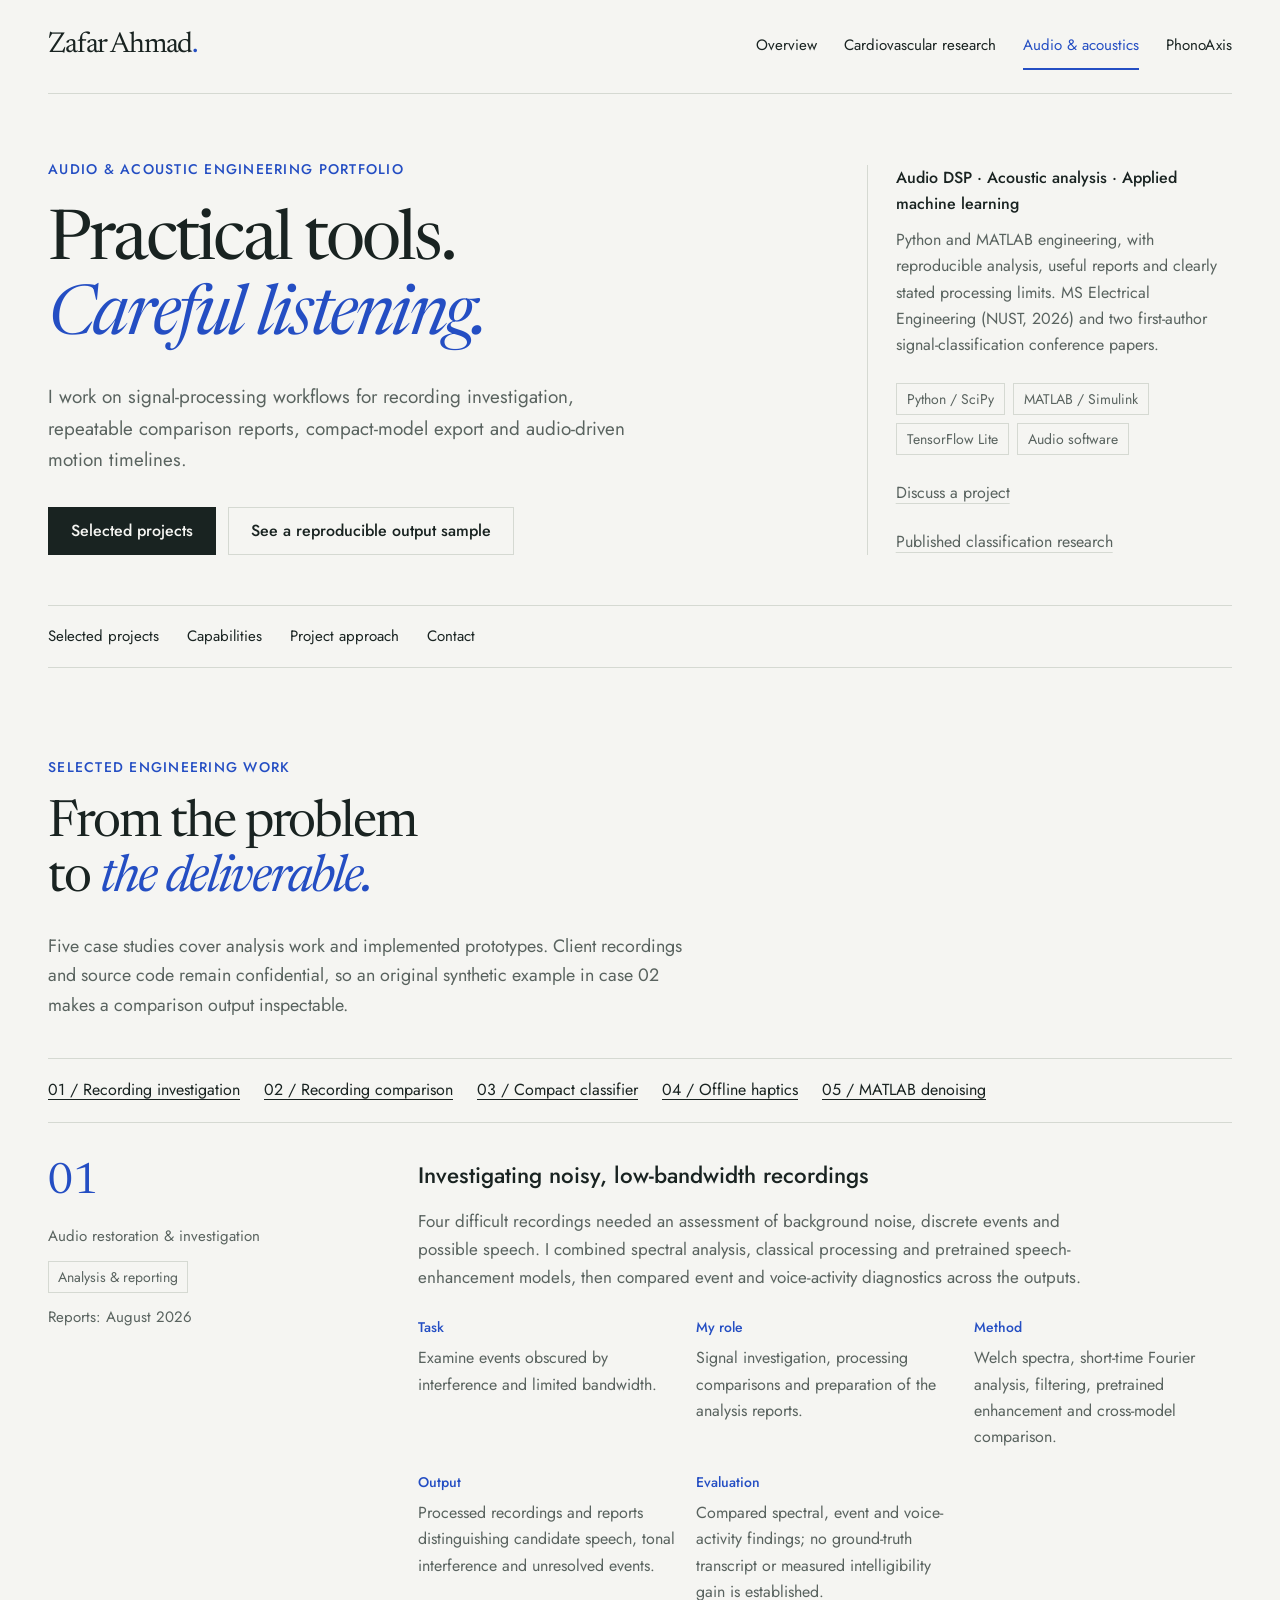
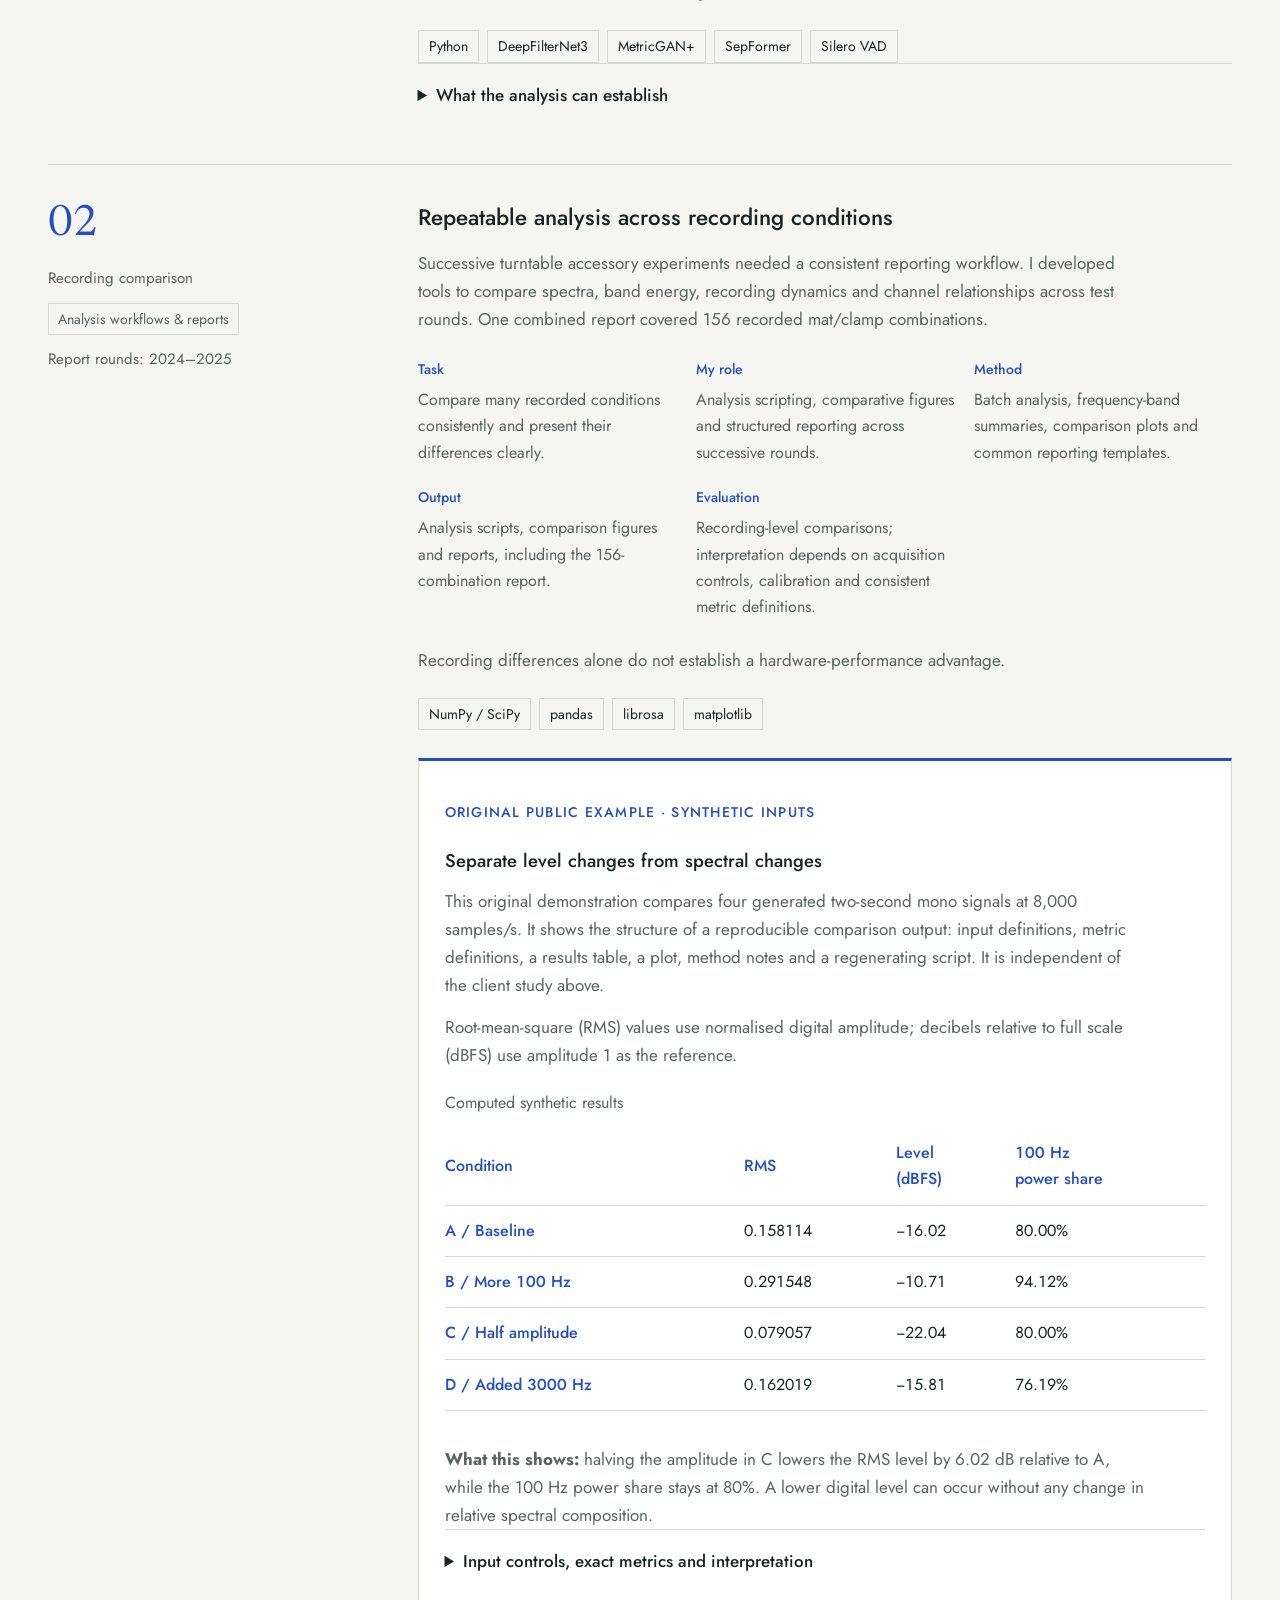
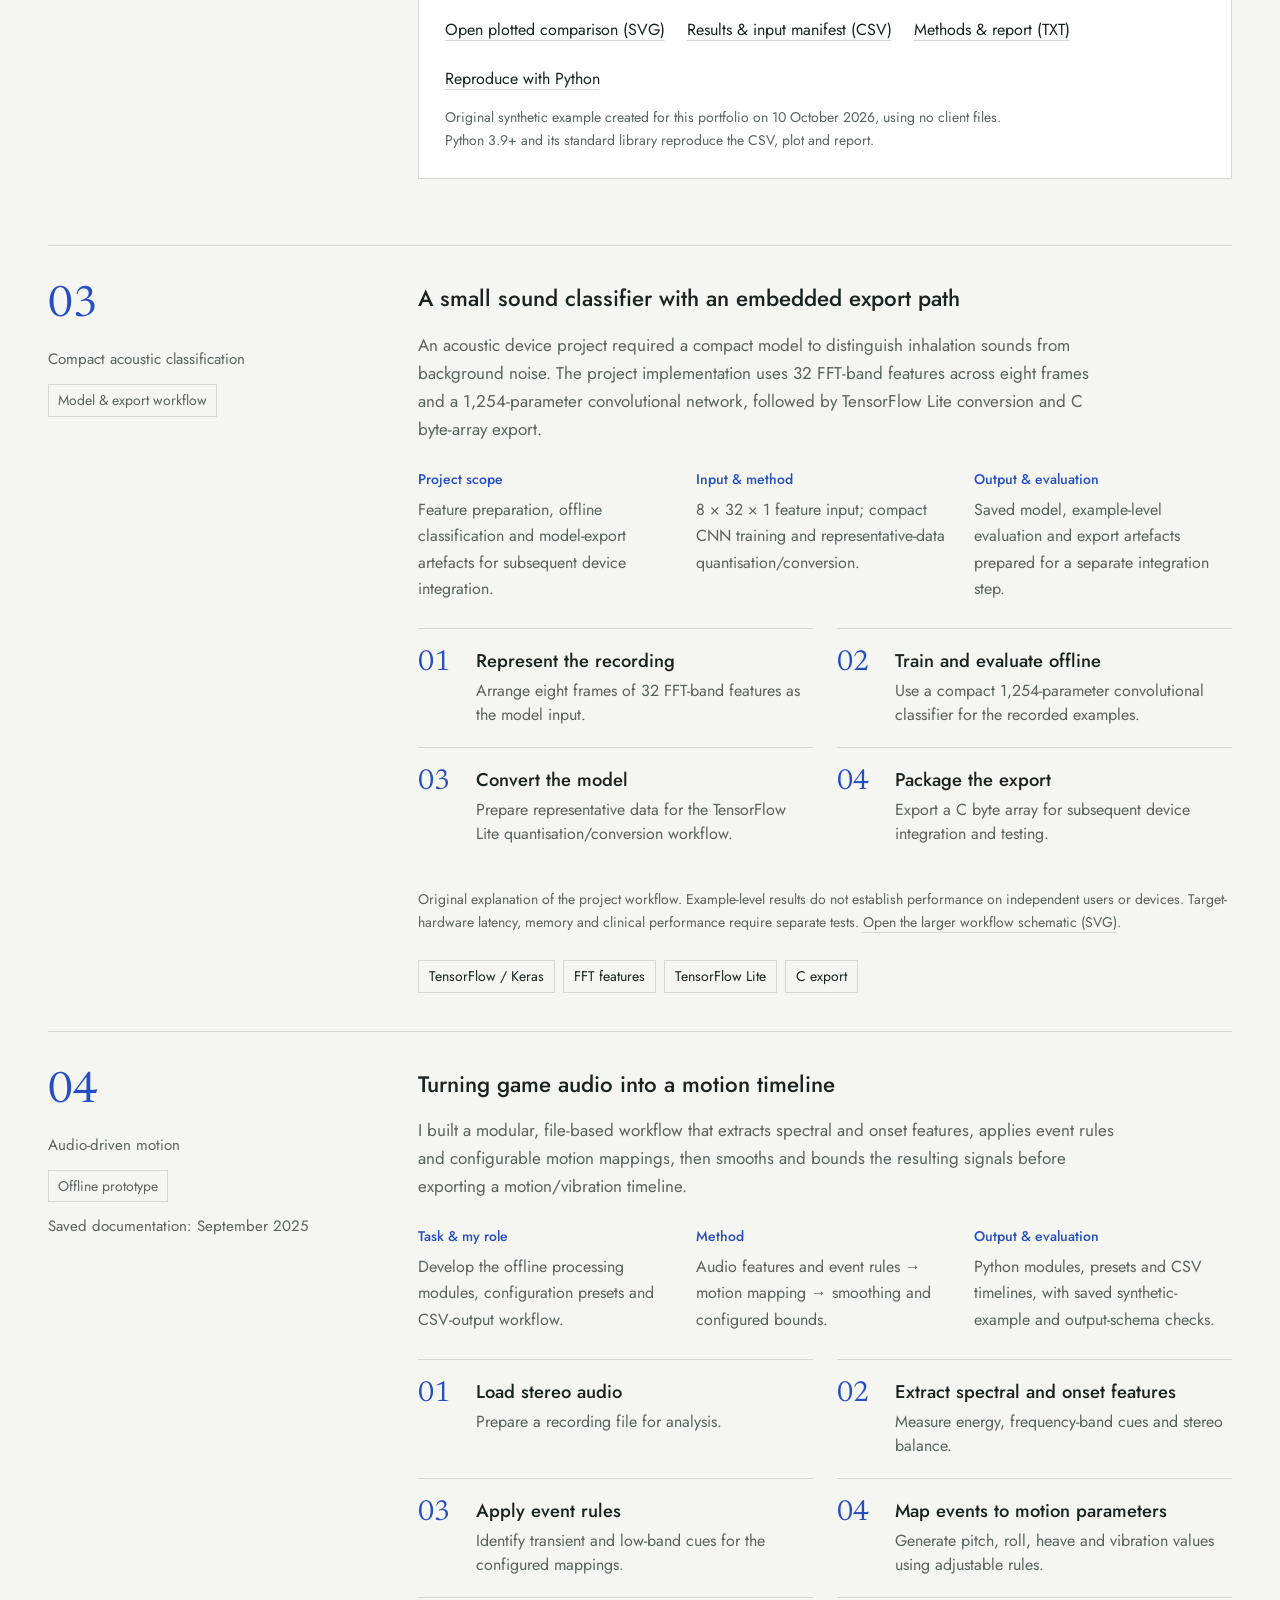
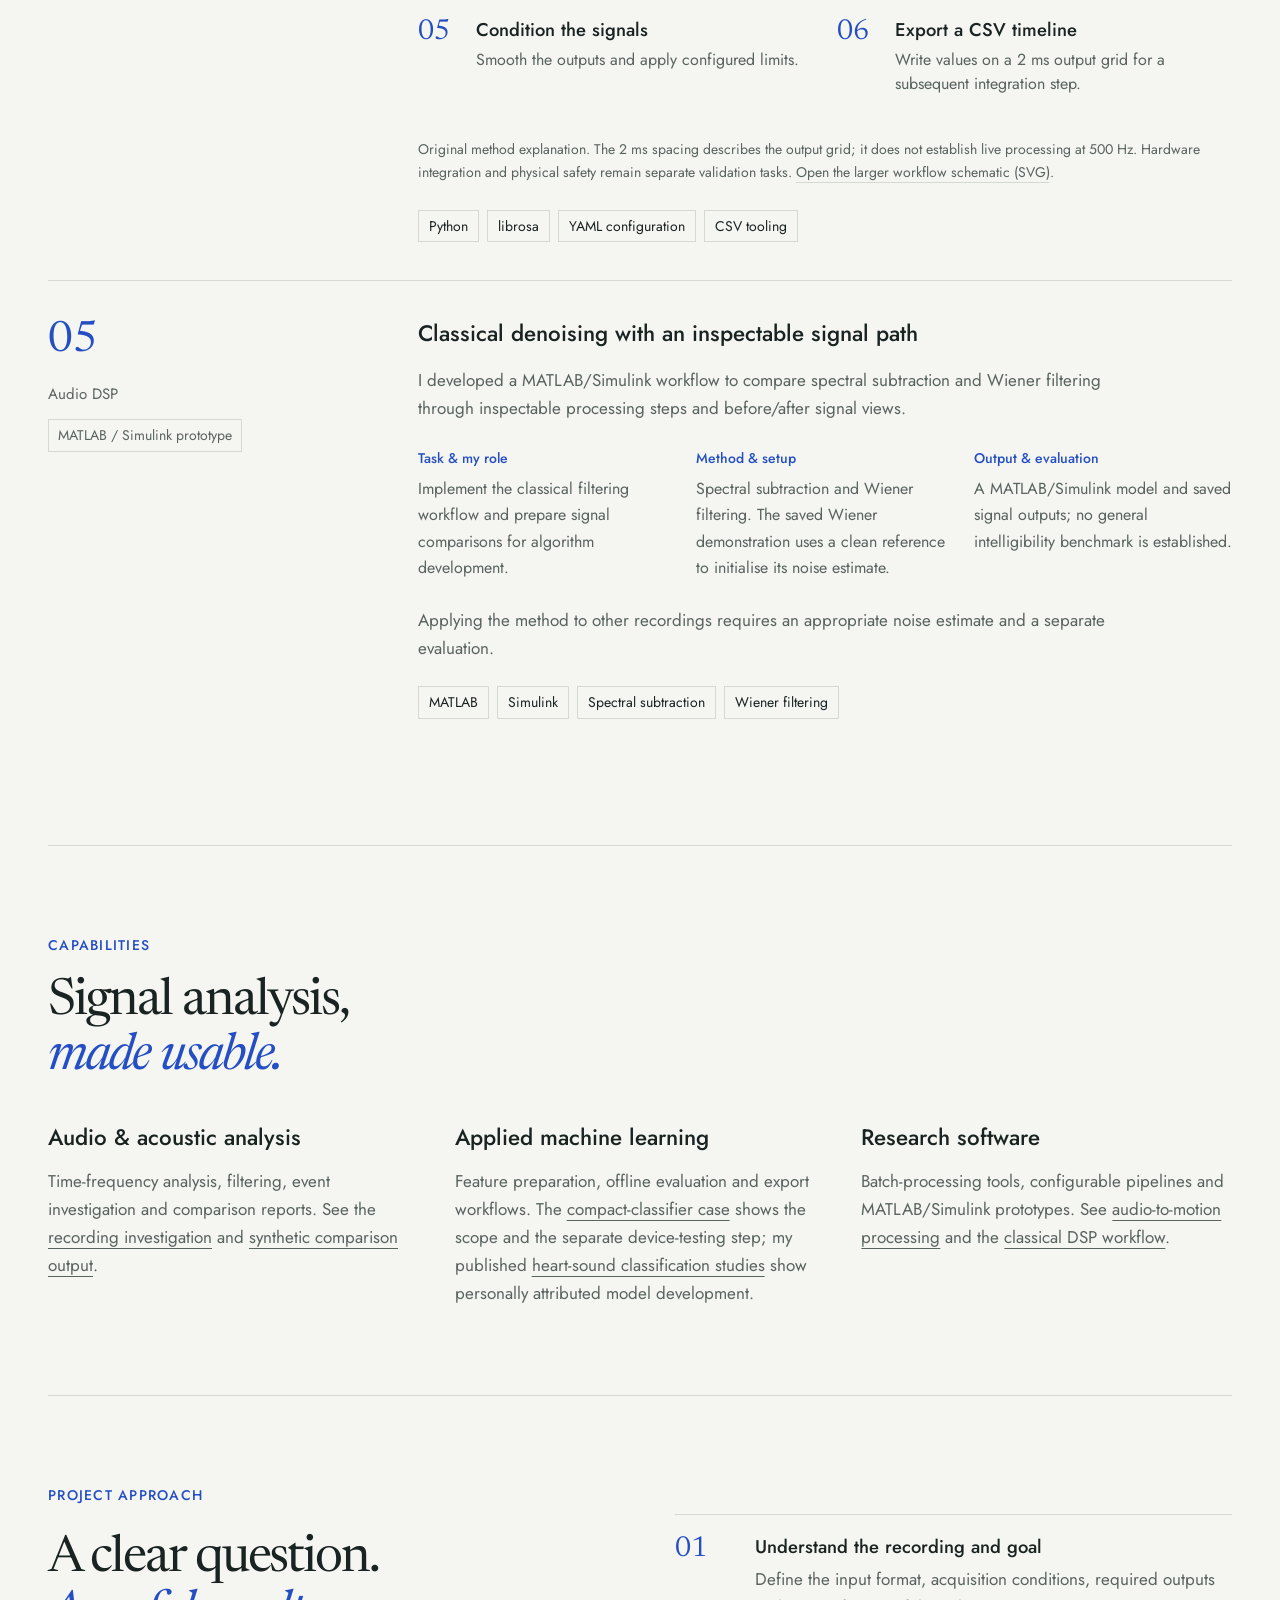
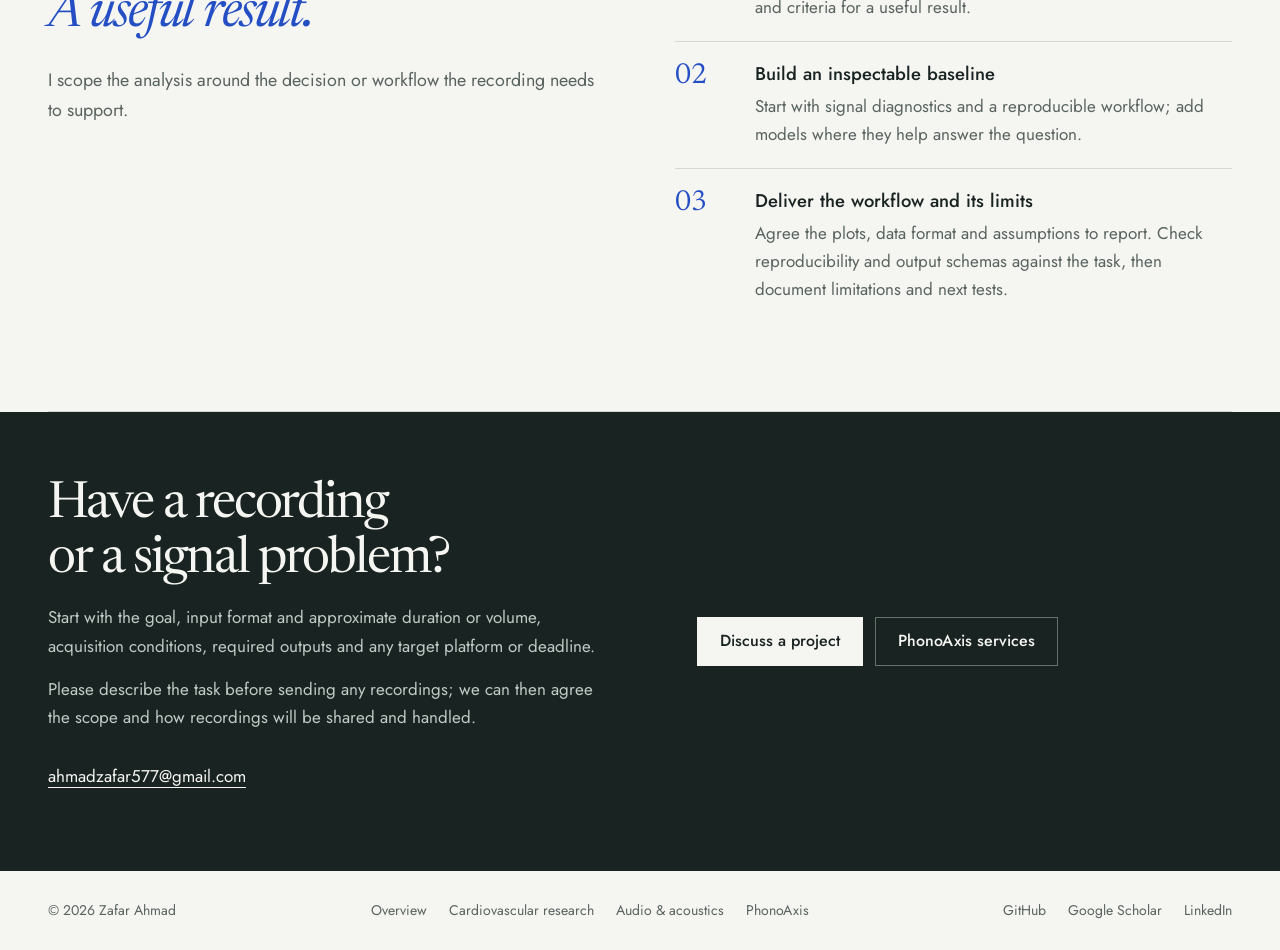
==== commit be365c35: "Apply 11 October review: accuracy corrections, lighter hero, accessibility Accuracy (P1): - Describe" ====
--- a/audio.html
+++ b/audio.html
@@ -8,16 +8,22 @@
   <meta name="theme-color" content="#192321">
   <link rel="canonical" href="https://zafar-ahmad-5359.github.io/audio.html">
   <meta property="og:type" content="website">
+  <meta property="og:site_name" content="Zafar Ahmad · PhonoAxis">
   <meta property="og:title" content="Zafar Ahmad — Audio &amp; Acoustic Engineering">
   <meta property="og:description" content="Five signal-processing cases, clearly scoped outputs and a reproducible synthetic recording-comparison example.">
   <meta property="og:url" content="https://zafar-ahmad-5359.github.io/audio.html">
   <meta property="og:image" content="https://zafar-ahmad-5359.github.io/assets/portfolio-social-preview.png">
-  <meta property="og:image:alt" content="Zafar Ahmad: cardiovascular research and audio engineering, with PhonoAxis biosignal and acoustic engineering.">
+  <meta property="og:image:width" content="1200">
+  <meta property="og:image:height" content="630">
+  <meta property="og:image:alt" content="Zafar Ahmad and PhonoAxis: Listening to the heart. Engineering the signal. Routes to cardiovascular research, audio and acoustic engineering, and PhonoAxis.">
   <meta name="twitter:card" content="summary_large_image">
   <meta name="twitter:title" content="Zafar Ahmad — Audio &amp; Acoustic Engineering">
   <meta name="twitter:description" content="Five signal-processing cases and an original reproducible recording-comparison example.">
   <meta name="twitter:image" content="https://zafar-ahmad-5359.github.io/assets/portfolio-social-preview.png">
+  <meta name="twitter:image:alt" content="Zafar Ahmad and PhonoAxis: Listening to the heart. Engineering the signal. Routes to cardiovascular research, audio and acoustic engineering, and PhonoAxis.">
   <link rel="icon" type="image/svg+xml" href="data:image/svg+xml,%3Csvg xmlns='http://www.w3.org/2000/svg' viewBox='0 0 32 32'%3E%3Crect width='32' height='32' rx='5' fill='%23192321'/%3E%3Cpath d='M6 17h5l3-9 4 16 3-7h5' fill='none' stroke='%23f5f5f2' stroke-width='2'/%3E%3C/svg%3E">
+  <link rel="preconnect" href="https://fonts.googleapis.com"><link rel="preconnect" href="https://fonts.gstatic.com" crossorigin>
+  <link rel="stylesheet" href="https://fonts.googleapis.com/css2?family=Jost:wght@400;500;600&amp;family=Newsreader:ital,wght@0,400;0,500;1,400&amp;display=swap" media="print" onload="this.media='all'"><noscript><link rel="stylesheet" href="https://fonts.googleapis.com/css2?family=Jost:wght@400;500;600&amp;family=Newsreader:ital,wght@0,400;0,500;1,400&amp;display=swap"></noscript>
   <link rel="stylesheet" href="styles.css">
   <script src="app.js" defer></script>
 </head>
@@ -33,18 +39,19 @@
       <div>
         <p class="eyebrow">Audio &amp; acoustic engineering portfolio</p>
         <h1 id="hero-title">Practical tools.<br><em>Careful listening.</em></h1>
-        <p class="hero-copy">I build signal-processing workflows for recording investigation, repeatable comparison reports, compact models and audio-driven motion timelines.</p>
-        <div class="hero-actions"><a class="button" href="#projects">Selected projects</a><a class="button secondary" href="#comparison-demo">Inspect an output example</a></div>
+        <p class="hero-copy">I work on signal-processing workflows for recording investigation, repeatable comparison reports, compact-model export and audio-driven motion timelines.</p>
+        <div class="hero-actions"><a class="button" href="#projects">Selected projects</a><a class="button secondary" href="#comparison-demo">See a reproducible output sample</a></div>
       </div>
       <aside class="hero-aside">
         <strong>Audio DSP · Acoustic analysis · Applied machine learning</strong>
-        <p>Python and MATLAB engineering, with reproducible analysis, useful reports and clearly stated processing limits.</p>
+        <p>Python and MATLAB engineering, with reproducible analysis, useful reports and clearly stated processing limits. MS Electrical Engineering (NUST, 2026) and two first-author signal-classification conference papers.</p>
         <div class="tag-list"><span class="tag">Python / SciPy</span><span class="tag">MATLAB / Simulink</span><span class="tag">TensorFlow Lite</span><span class="tag">Audio software</span></div>
+        <div class="inline-links"><a class="text-link" href="#contact">Discuss a project</a><a class="text-link" href="research.html#heart-sound-studies">Published classification research</a></div>
       </aside>
     </section>
     <nav class="section-nav shell" aria-label="Engineering page sections"><a href="#projects">Selected projects</a><a href="#capabilities">Capabilities</a><a href="#process">Project approach</a><a href="#contact">Contact</a></nav>
     <section id="projects" class="section shell" aria-labelledby="projects-title">
-      <div class="section-top"><div><p class="section-label">Selected engineering work</p><h2 id="projects-title">From the problem<br>to <em>the deliverable.</em></h2><p class="section-intro">Five case studies cover analysis work and implemented prototypes. The new synthetic example below makes a comparison output inspectable while client recordings and source code remain confidential.</p></div></div>
+      <div class="section-top"><div><p class="section-label">Selected engineering work</p><h2 id="projects-title">From the problem<br>to <em>the deliverable.</em></h2><p class="section-intro">Five case studies cover analysis work and implemented prototypes. Client recordings and source code remain confidential, so an original synthetic example in case 02 makes a comparison output inspectable.</p></div></div>
       <nav class="case-index" aria-label="Audio case studies"><a href="#restoration">01 / Recording investigation</a><a href="#acoustic-comparison">02 / Recording comparison</a><a href="#compact-classifier">03 / Compact classifier</a><a href="#haptics">04 / Offline haptics</a><a href="#matlab-denoising">05 / MATLAB denoising</a></nav>
 
       <article id="restoration" class="project">
@@ -58,9 +65,7 @@
             <div><dt>Method</dt><dd>Welch spectra, short-time Fourier analysis, filtering, pretrained enhancement and cross-model comparison.</dd></div>
             <div><dt>Output</dt><dd>Processed recordings and reports distinguishing candidate speech, tonal interference and unresolved events.</dd></div>
             <div><dt>Evaluation</dt><dd>Compared spectral, event and voice-activity findings; no ground-truth transcript or measured intelligibility gain is established.</dd></div>
-            <div><dt>Dated evidence</dt><dd>Analysis reports dated August 2026.</dd></div>
-          </dl>
-          <p>The reports document candidate events and uncertainty; enhancement alone does not establish a transcript.</p>
+          </dl>
           <div class="tag-list"><span class="tag">Python</span><span class="tag">DeepFilterNet3</span><span class="tag">MetricGAN+</span><span class="tag">SepFormer</span><span class="tag">Silero VAD</span></div>
           <details><summary>What the analysis can establish</summary><p>Enhancement can support listening and investigation. A voice-activity score does not certify words, speaker identity or recording authenticity, and enhancement models can introduce artefacts. Reports retain these limits rather than promise recovered speech.</p></details>
         </div>
@@ -75,39 +80,38 @@
             <div><dt>Task</dt><dd>Compare many recorded conditions consistently and present their differences clearly.</dd></div>
             <div><dt>My role</dt><dd>Analysis scripting, comparative figures and structured reporting across successive rounds.</dd></div>
             <div><dt>Method</dt><dd>Batch analysis, frequency-band summaries, comparison plots and common reporting templates.</dd></div>
-            <div><dt>Output</dt><dd>Analysis scripts, comparison figures and reports, including the 156-condition report.</dd></div>
+            <div><dt>Output</dt><dd>Analysis scripts, comparison figures and reports, including the 156-combination report.</dd></div>
             <div><dt>Evaluation</dt><dd>Recording-level comparisons; interpretation depends on acquisition controls, calibration and consistent metric definitions.</dd></div>
-            <div><dt>Dated evidence</dt><dd>Comparison reports saved during 2024–2025.</dd></div>
           </dl>
           <p>Recording differences alone do not establish a hardware-performance advantage.</p>
           <div class="tag-list"><span class="tag">NumPy / SciPy</span><span class="tag">pandas</span><span class="tag">librosa</span><span class="tag">matplotlib</span></div>
 
           <aside id="comparison-demo" class="demo-block" aria-labelledby="comparison-demo-title">
             <p class="eyebrow">Original public example · Synthetic inputs</p>
-            <h3 id="comparison-demo-title">Separate level changes from spectral changes</h3>
-            <p>This newly authored demonstration compares four generated two-second mono signals at 8,000 samples/s. It illustrates a reproducible report output, independently of the client study above.</p>
-            <p>RMS uses normalised digital amplitude; dBFS uses amplitude 1 as its reference.</p>
-            <p class="table-scroll-hint small-print">Scroll the table horizontally if needed.</p>
+            <h4 id="comparison-demo-title">Separate level changes from spectral changes</h4>
+            <p>This original demonstration compares four generated two-second mono signals at 8,000 samples/s. It shows the structure of a reproducible comparison output: input definitions, metric definitions, a results table, a plot, method notes and a regenerating script. It is independent of the client study above.</p>
+            <p>Root-mean-square (RMS) values use normalised digital amplitude; decibels relative to full scale (dBFS) use amplitude 1 as the reference.</p>
+            <p class="table-scroll-hint small-print">On narrow screens, scroll the table sideways to see every column.</p>
             <div class="table-wrap" role="region" aria-label="Synthetic recording-comparison results" tabindex="0">
               <table class="evidence-table demo-metrics">
                 <caption>Computed synthetic results</caption>
-                <thead><tr><th scope="col">Condition</th><th scope="col">RMS</th><th scope="col">Level<br>(dBFS)</th><th scope="col">100 Hz<br>power share</th></tr></thead>
+                <thead><tr><th scope="col">Condition</th><th scope="col">RMS</th><th scope="col">Level<br>(dBFS)</th><th scope="col">100&nbsp;Hz<br>power share</th></tr></thead>
                 <tbody>
-                  <tr><th scope="row">A / Baseline</th><td>0.158114</td><td>−16.02</td><td>80.00%</td></tr>
-                  <tr><th scope="row">B / More 100 Hz</th><td>0.291548</td><td>−10.71</td><td>94.12%</td></tr>
-                  <tr><th scope="row">C / Half amplitude</th><td>0.079057</td><td>−22.04</td><td>80.00%</td></tr>
-                  <tr><th scope="row">D / Added 3000 Hz</th><td>0.162019</td><td>−15.81</td><td>76.19%</td></tr>
+                  <tr><th scope="row">A <span class="cond">/&nbsp;Baseline</span></th><td>0.158114</td><td>−16.02</td><td>80.00%</td></tr>
+                  <tr><th scope="row">B <span class="cond">/&nbsp;More 100&nbsp;Hz</span></th><td>0.291548</td><td>−10.71</td><td>94.12%</td></tr>
+                  <tr><th scope="row">C <span class="cond">/&nbsp;Half amplitude</span></th><td>0.079057</td><td>−22.04</td><td>80.00%</td></tr>
+                  <tr><th scope="row">D <span class="cond">/&nbsp;Added 3000&nbsp;Hz</span></th><td>0.162019</td><td>−15.81</td><td>76.19%</td></tr>
                 </tbody>
               </table>
             </div>
-            <p><strong>What this shows:</strong> halving the amplitude in C lowers the RMS level by 6.02 dB relative to A, while the 100 Hz power share stays at 80%. A lower recorded level can occur without a change in relative spectral composition.</p>
+            <p><strong>What this shows:</strong> halving the amplitude in C lowers the RMS level by 6.02 dB relative to A, while the 100 Hz power share stays at 80%. A lower digital level can occur without any change in relative spectral composition.</p>
             <details><summary>Input controls, exact metrics and interpretation</summary>
               <p>Each signal is the sum of zero-phase sine waves at 100, 1000 and 3000 Hz. Their amplitudes are A: 0.20/0.10/0.00; B: 0.40/0.10/0.00; C: 0.10/0.05/0.00; D: 0.20/0.10/0.05. Duration, sample rate and frequencies are fixed, with no random noise, normalisation or processing.</p>
-              <p>RMS is the square root of mean squared sample amplitude. Level is 20 log<sub>10</sub>(RMS). The 100 Hz power share is the exact coherent Fourier-bin power divided by total mean-square power. These tones complete integer cycles, so this example needs no window correction. The downloadable report gives the calculation and assumptions.</p>
+              <p>RMS is the square root of the mean-square sample amplitude. Level is 20 log<sub>10</sub>(RMS). The 100 Hz power share is the exact coherent Fourier-bin power divided by total mean-square power. These tones complete integer cycles, so this example needs no window correction. The downloadable report gives the calculation and assumptions.</p>
               <p>These are digital signal metrics, rather than calibrated sound-pressure levels or loudness. The example makes no claim about intelligibility, noise reduction or turntable hardware. Its coherent-tone assumptions require separate assessment for other recordings.</p>
             </details>
             <div class="inline-links"><a class="text-link" href="assets/recording-comparison-demo.svg">Open plotted comparison (SVG)</a><a class="text-link" href="assets/recording-comparison-demo.csv" download>Results &amp; input manifest (CSV)</a><a class="text-link" href="assets/recording-comparison-demo.txt" download>Methods &amp; report (TXT)</a><a class="text-link" href="assets/recording-comparison-demo.py" download>Reproduce with Python</a></div>
-            <p class="small-print">Original teaching example created for this portfolio on 10 October 2026, using no client files. Python 3.9+ and its standard library reproduce the CSV, plot and report.</p>
+            <p class="small-print">Original synthetic example created for this portfolio on 10 October 2026, using no client files. Python 3.9+ and its standard library reproduce the CSV, plot and report.</p>
           </aside>
         </div>
       </article>
@@ -124,12 +128,12 @@
           </dl>
           <figure>
             <ol class="steps method-outline" aria-label="Compact classifier workflow">
-              <li><div><h3>Represent the recording</h3><p>Arrange eight frames of 32 FFT-band features as the model input.</p></div></li>
-              <li><div><h3>Train and evaluate offline</h3><p>Use a compact 1,254-parameter convolutional classifier for the recorded examples.</p></div></li>
-              <li><div><h3>Convert the model</h3><p>Prepare representative data for the TensorFlow Lite quantisation/conversion workflow.</p></div></li>
-              <li><div><h3>Package the export</h3><p>Export a C byte array for subsequent device integration and testing.</p></div></li>
+              <li><div><h4>Represent the recording</h4><p>Arrange eight frames of 32 FFT-band features as the model input.</p></div></li>
+              <li><div><h4>Train and evaluate offline</h4><p>Use a compact 1,254-parameter convolutional classifier for the recorded examples.</p></div></li>
+              <li><div><h4>Convert the model</h4><p>Prepare representative data for the TensorFlow Lite quantisation/conversion workflow.</p></div></li>
+              <li><div><h4>Package the export</h4><p>Export a C byte array for subsequent device integration and testing.</p></div></li>
             </ol>
-            <figcaption>Original method explanation of the reviewed workflow. Example-level results do not establish performance on independent users or devices. Target-hardware latency, memory and clinical performance require separate tests. <a class="text-link" href="assets/compact-audio-classifier-method.svg">Open the larger workflow schematic (SVG)</a>.</figcaption>
+            <figcaption>Original explanation of the project workflow. Example-level results do not establish performance on independent users or devices. Target-hardware latency, memory and clinical performance require separate tests. <a class="text-link" href="assets/compact-audio-classifier-method.svg">Open the larger workflow schematic (SVG)<span class="visually-hidden">: compact classifier</span></a>.</figcaption>
           </figure>
           <div class="tag-list"><span class="tag">TensorFlow / Keras</span><span class="tag">FFT features</span><span class="tag">TensorFlow Lite</span><span class="tag">C export</span></div>
         </div>
@@ -147,14 +151,14 @@
           </dl>
           <figure>
             <ol class="steps method-outline" aria-label="Offline audio-to-haptics workflow">
-              <li><div><h3>Load stereo audio</h3><p>Prepare a recording file for analysis.</p></div></li>
-              <li><div><h3>Extract spectral and onset features</h3><p>Measure energy, frequency-band cues and stereo balance.</p></div></li>
-              <li><div><h3>Apply event rules</h3><p>Identify transient and low-band cues for the configured mappings.</p></div></li>
-              <li><div><h3>Map events to motion parameters</h3><p>Generate pitch, roll, heave and vibration values using adjustable rules.</p></div></li>
-              <li><div><h3>Condition the signals</h3><p>Smooth the outputs and apply configured limits.</p></div></li>
-              <li><div><h3>Export a CSV timeline</h3><p>Write values on a 2 ms output grid for a subsequent integration step.</p></div></li>
+              <li><div><h4>Load stereo audio</h4><p>Prepare a recording file for analysis.</p></div></li>
+              <li><div><h4>Extract spectral and onset features</h4><p>Measure energy, frequency-band cues and stereo balance.</p></div></li>
+              <li><div><h4>Apply event rules</h4><p>Identify transient and low-band cues for the configured mappings.</p></div></li>
+              <li><div><h4>Map events to motion parameters</h4><p>Generate pitch, roll, heave and vibration values using adjustable rules.</p></div></li>
+              <li><div><h4>Condition the signals</h4><p>Smooth the outputs and apply configured limits.</p></div></li>
+              <li><div><h4>Export a CSV timeline</h4><p>Write values on a 2 ms output grid for a subsequent integration step.</p></div></li>
             </ol>
-            <figcaption>Original method explanation. The 2 ms spacing describes the output grid; it does not establish live processing at 500 Hz. Hardware integration and physical safety remain separate validation tasks. <a class="text-link" href="assets/offline-audio-haptics-method.svg">Open the larger workflow schematic (SVG)</a>.</figcaption>
+            <figcaption>Original method explanation. The 2 ms spacing describes the output grid; it does not establish live processing at 500 Hz. Hardware integration and physical safety remain separate validation tasks. <a class="text-link" href="assets/offline-audio-haptics-method.svg">Open the larger workflow schematic (SVG)<span class="visually-hidden">: offline audio-to-haptics</span></a>.</figcaption>
           </figure>
           <div class="tag-list"><span class="tag">Python</span><span class="tag">librosa</span><span class="tag">YAML configuration</span><span class="tag">CSV tooling</span></div>
         </div>
@@ -180,7 +184,7 @@
       <div class="section-top"><div><p class="section-label">Capabilities</p><h2 id="capabilities-title">Signal analysis,<br><em>made usable.</em></h2></div></div>
       <div class="details-grid">
         <article><h3>Audio &amp; acoustic analysis</h3><p>Time-frequency analysis, filtering, event investigation and comparison reports. See the <a class="text-link" href="#restoration">recording investigation</a> and <a class="text-link" href="#comparison-demo">synthetic comparison output</a>.</p></article>
-        <article><h3>Applied machine learning</h3><p>Feature preparation, offline evaluation and export workflows. The <a class="text-link" href="#compact-classifier">compact-classifier case</a> shows the scope and the separate device-testing step.</p></article>
+        <article><h3>Applied machine learning</h3><p>Feature preparation, offline evaluation and export workflows. The <a class="text-link" href="#compact-classifier">compact-classifier case</a> shows the scope and the separate device-testing step; my published <a class="text-link" href="research.html#heart-sound-studies">heart-sound classification studies</a> show personally attributed model development.</p></article>
         <article><h3>Research software</h3><p>Batch-processing tools, configurable pipelines and MATLAB/Simulink prototypes. See <a class="text-link" href="#haptics">audio-to-motion processing</a> and the <a class="text-link" href="#matlab-denoising">classical DSP workflow</a>.</p></article>
       </div>
     </section>
@@ -195,12 +199,12 @@
     </section>
     <section id="contact" class="contact" aria-labelledby="contact-title">
       <div class="shell">
-        <div><h2 id="contact-title">Have a recording<br>or a signal problem?</h2><p>Start with the goal, recording format and approximate duration or volume, acquisition conditions, expected outputs and any target environment or deadline.</p><p>Describe the task first so we can agree scope and a suitable way to handle any recordings.</p><p><a class="contact-email" href="mailto:ahmadzafar577@gmail.com">ahmadzafar577@gmail.com</a></p></div>
-        <div class="hero-actions"><a class="button" href="mailto:ahmadzafar577@gmail.com?subject=Audio%20or%20signal-processing%20project&amp;body=Goal%3A%20%0AInput%20format%20and%20approximate%20volume%3A%20%0AAcquisition%20conditions%3A%20%0AOutputs%20required%3A%20%0ATarget%20environment%20or%20deadline%3A%20">Discuss a project</a><a class="button secondary" href="startup.html#work">PhonoAxis services</a></div>
+        <div><h2 id="contact-title">Have a recording<br>or a signal problem?</h2><p>Start with the goal, input format and approximate duration or volume, acquisition conditions, required outputs and any target platform or deadline.</p><p>Please describe the task before sending any recordings; we can then agree the scope and how recordings will be shared and handled.</p><p><a class="contact-email" href="mailto:ahmadzafar577@gmail.com">ahmadzafar577@gmail.com</a></p></div>
+        <div class="hero-actions"><a class="button" href="mailto:ahmadzafar577@gmail.com?subject=Audio%20or%20signal-processing%20project&amp;body=Goal%3A%20%0D%0AInput%20format%20and%20approximate%20duration%20or%20volume%3A%20%0D%0AAcquisition%20conditions%3A%20%0D%0ARequired%20outputs%3A%20%0D%0ATarget%20platform%20or%20deadline%3A%20%0D%0AAny%20confidentiality%20or%20data-handling%20constraints%3A%20">Discuss a project</a><a class="button secondary" href="startup.html#work">PhonoAxis services</a></div>
       </div>
     </section>
   </main>
-  <footer class="footer shell"><span>© 2026 Zafar Ahmad</span><div class="footer-links"><a href="https://github.com/ZAFAR-AHMAD-5359">GitHub</a><a href="https://scholar.google.com/citations?user=D5W9TVwAAAAJ&amp;hl=en">Google Scholar</a><a href="https://www.linkedin.com/in/zafar-ahmad-ab87b6183/">LinkedIn</a></div></footer>
+  <footer class="footer shell"><span>© 2026 Zafar Ahmad</span><nav class="footer-links footer-routes" aria-label="Footer pages"><a href="index.html">Overview</a><a href="research.html">Cardiovascular research</a><a href="audio.html">Audio &amp; acoustics</a><a href="startup.html">PhonoAxis</a></nav><div class="footer-links"><a href="https://github.com/ZAFAR-AHMAD-5359">GitHub</a><a href="https://scholar.google.com/citations?user=D5W9TVwAAAAJ&amp;hl=en">Google Scholar</a><a href="https://www.linkedin.com/in/zafar-ahmad-ab87b6183/">LinkedIn</a></div></footer>
 </body>
 </html>
 
--- a/styles.css
+++ b/styles.css
@@ -1,6 +1,6 @@
-@import url('https://fonts.googleapis.com/css2?family=Jost:wght@400;500;600&family=Newsreader:ital,wght@0,400;0,500;1,400&display=swap');
+/* Fonts (Jost, Newsreader) load from each page head without blocking first paint. */
 :root{--paper:#f5f5f2;--ink:#192321;--muted:#59635f;--accent:#a72439;--red:#a72439;--line:#d5d9d2;--dark:#172720;--serif:'Newsreader',Georgia,serif;--sans:'Jost','Helvetica Neue',Arial,sans-serif;--shell:1200px}
-*{box-sizing:border-box}html{scroll-behavior:smooth;scroll-padding-top:100px}body{margin:0;background:var(--paper);color:var(--ink);font:400 17px/1.65 var(--sans);-webkit-font-smoothing:antialiased}body.audio-page{--accent:#244ec3}body.startup-page{--accent:#704260}a{color:inherit;text-decoration:none}p a:not(.button),.text-link{text-decoration:underline;text-underline-offset:5px;text-decoration-color:var(--line)}a:hover{color:var(--accent)}button{font:inherit;cursor:pointer}a:focus-visible,button:focus-visible,summary:focus-visible{outline:3px solid var(--accent);outline-offset:5px}img{display:block;max-width:100%;height:auto}h1,h2,h3,p,figure{margin:0}h1,h2{font-family:var(--serif);font-weight:400;letter-spacing:-.04em;line-height:1.08}h1{font-size:clamp(3.4rem,6.1vw,5.6rem)}h2{font-size:clamp(2.5rem,4vw,3.7rem)}h3{font-size:1.4rem;line-height:1.3;font-weight:500}h1 em,h2 em{color:var(--accent);font-weight:400}p{overflow-wrap:break-word}::selection{background:#eac5c8;color:var(--ink)}.shell,.section-shell{width:min(var(--shell),calc(100% - 96px));margin-inline:auto}.skip-link{position:absolute;top:-100px;left:20px;z-index:99;background:var(--ink);color:white;padding:12px}.skip-link:focus{top:12px}.site-header{display:flex;align-items:center;justify-content:space-between;gap:30px;min-height:94px;border-bottom:1px solid var(--line);position:relative;z-index:10}.wordmark{font-family:var(--serif);font-size:1.8rem;line-height:1;letter-spacing:-.04em}.wordmark span{color:var(--accent)}.site-header nav{display:flex;gap:27px;align-items:center;font-size:.94rem}.site-header nav a{padding:10px 0;border-bottom:2px solid transparent}.site-header nav a[aria-current=page]{border-color:var(--accent);color:var(--accent)}.menu-toggle{display:none;background:none;border:1px solid var(--line);padding:7px 13px;color:var(--ink);font-size:1rem}.eyebrow,.section-label,.tiny-label{font-size:.875rem;letter-spacing:.09em;text-transform:uppercase;font-weight:500;color:var(--accent)}.eyebrow{margin-bottom:25px}.home-hero{padding:72px 0 64px;display:grid;grid-template-columns:1.15fr 1fr;gap:60px;align-items:center}.home-hero h1{font-size:clamp(3.3rem,5.6vw,5.3rem)}.hero-copy{font-size:1.18rem;color:var(--muted);max-width:600px;margin-top:26px}.hero-copy strong{color:var(--ink);font-weight:500}.hero-actions{display:flex;gap:12px;flex-wrap:wrap;margin-top:32px}.button{display:inline-flex;align-items:center;justify-content:center;padding:12px 22px;border:1px solid var(--ink);background:var(--ink);color:var(--paper);font-weight:500;line-height:1.4;font-size:1rem;min-height:48px}.button:hover{background:var(--accent);border-color:var(--accent);color:white}.button.secondary{background:transparent;color:var(--ink);border-color:var(--line)}.button.secondary:hover{border-color:var(--accent);color:var(--accent)}.hero-photo{position:relative;margin:0}.hero-photo img{width:100%;aspect-ratio:4/4.15;object-fit:cover;object-position:72% center}.hero-photo figcaption{background:var(--ink);color:#fff;padding:18px 22px;font-size:.9rem;line-height:1.5}.hero-photo figcaption span{display:block;color:#b9c4bd;font-size:.85rem;margin-top:3px}.proof-strip{display:grid;grid-template-columns:repeat(3,1fr);border-top:1px solid var(--line);border-bottom:1px solid var(--line);padding:25px 0;gap:25px}.proof-strip strong{display:block;font-weight:500;font-size:1.08rem}.proof-strip span{color:var(--muted);font-size:.94rem}.section{padding:88px 0;border-bottom:1px solid var(--line)}.section-top{display:flex;justify-content:space-between;align-items:flex-end;gap:40px;margin-bottom:38px}.section-top h2{max-width:770px}.section-top .section-label{margin-bottom:18px}.section-intro{font-size:1.12rem;color:var(--muted);max-width:650px;margin-top:24px}.portfolio-grid{display:grid;grid-template-columns:repeat(3,1fr);gap:0;border-top:1px solid var(--line);border-bottom:1px solid var(--line)}.portfolio-card{padding:34px 30px 38px 0;position:relative}.portfolio-card+ .portfolio-card{padding-left:30px;border-left:1px solid var(--line)}.portfolio-card .number{font:400 2.7rem var(--serif);color:var(--accent);display:block;margin-bottom:27px}.portfolio-card p{margin:18px 0 26px;color:var(--muted)}.portfolio-card .text-link{font-weight:500;display:inline-block}.blue{--accent:#244ec3}.plum{--accent:#704260}.split{display:grid;grid-template-columns:1fr 1fr;gap:70px}.split p+ p{margin-top:20px}.split .body-copy{color:var(--muted)}.tag-list{display:flex;flex-wrap:wrap;gap:8px;margin-top:24px}.tag{border:1px solid var(--line);font-size:.875rem;padding:5px 10px;line-height:1.45}.feature-link{display:grid;grid-template-columns:140px 1fr;gap:35px;padding:25px 0;border-top:1px solid var(--line)}.feature-link .date{color:var(--accent);font-size:.875rem}.feature-link p{color:var(--muted);margin-top:10px}.page-hero{padding:64px 0 50px;display:grid;grid-template-columns:1.35fr .65fr;gap:60px;align-items:end}.page-hero h1{font-size:clamp(3.1rem,5.4vw,5rem)}.hero-aside{border-left:1px solid var(--line);padding-left:28px;font-size:1rem;color:var(--muted)}.hero-aside strong{display:block;color:var(--ink);font-weight:500;margin-bottom:9px}.section-nav{display:flex;gap:28px;flex-wrap:wrap;border-top:1px solid var(--line);border-bottom:1px solid var(--line);padding:18px 0;font-size:.94rem}.project{padding:38px 0;border-top:1px solid var(--line);display:grid;grid-template-columns:.38fr 1fr;gap:60px}.project:last-child{border-bottom:1px solid var(--line)}.project-meta{color:var(--muted);font-size:.94rem}.project-meta .project-number{display:block;font:400 2.7rem var(--serif);color:var(--accent);margin-bottom:20px}.project-meta .badge{margin:16px 0}.badge{display:inline-block;font-size:.875rem;line-height:1.45;padding:5px 9px;border:1px solid var(--line);color:var(--muted)}.badge.published{border-color:#7c9185;color:#365745}.badge.revision{border-color:#b99d6b;color:#785716}.project-content>p{color:var(--muted);margin:17px 0}.facts{display:grid;grid-template-columns:repeat(3,1fr);gap:20px;margin:25px 0}.facts dt{font-size:.875rem;color:var(--accent);font-weight:500;margin-bottom:6px}.facts dd{margin:0;color:var(--muted);font-size:1rem}.project-content figure{margin:26px 0}.project-content figure img{border:1px solid var(--line);width:100%;background:#fff}.project-content figcaption{font-size:.875rem;color:var(--muted);margin-top:10px}.note{border-left:3px solid var(--accent);padding:14px 20px;background:#fff;margin:22px 0;font-size:1rem;color:var(--muted)}.publication{display:grid;grid-template-columns:130px 1fr;gap:36px;padding:28px 0;border-top:1px solid var(--line)}.publication h3{font-size:1.2rem}.publication p{font-size:1rem;color:var(--muted);margin-top:10px}.pub-links{display:flex;gap:24px;flex-wrap:wrap;margin-top:15px;font-size:.94rem}.publication:last-child{border-bottom:1px solid var(--line)}.timeline{margin-top:30px}.timeline-item{display:grid;grid-template-columns:170px 1fr;gap:35px;padding:25px 0;border-top:1px solid var(--line)}.timeline-item time{color:var(--muted);font-size:.94rem}.timeline-item p{color:var(--muted);margin-top:8px}.details-grid{display:grid;grid-template-columns:repeat(3,1fr);gap:36px}.details-grid h3{margin-bottom:14px}.details-grid p{color:var(--muted)}.status-grid{display:grid;grid-template-columns:repeat(3,1fr);gap:30px;margin-top:35px}.status-grid article{border-top:2px solid var(--accent);padding-top:20px}.status-grid article>span{color:var(--accent);font-size:.875rem;display:block;margin-bottom:15px}.status-grid p{color:var(--muted);margin-top:14px}.contact{background:var(--ink);color:var(--paper);padding:66px 0}.contact .shell{display:grid;grid-template-columns:1.1fr 1fr;gap:60px;align-items:center}.contact h2{font-size:clamp(2.5rem,4vw,3.7rem)}.contact p{margin:15px 0;color:#bfcbc5;max-width:550px}.contact .button{background:var(--paper);color:var(--ink);border-color:var(--paper)}.contact .button.secondary{color:var(--paper);background:transparent;border-color:#63746a}.contact .hero-actions{margin-top:0}.footer{padding:28px 0;display:flex;justify-content:space-between;gap:25px;align-items:center;color:var(--muted);font-size:.875rem}.footer-links{display:flex;gap:22px;flex-wrap:wrap}details{border-top:1px solid var(--line);padding:17px 0}summary{cursor:pointer;font-weight:500}details p{margin-top:13px;color:var(--muted)}.evidence-table{width:100%;border-collapse:collapse;margin:26px 0;font-size:1rem}.evidence-table caption{text-align:left;color:var(--muted);font-size:.94rem;padding-bottom:15px}.evidence-table th{text-align:left;font-weight:500;color:var(--accent)}.evidence-table th,.evidence-table td{padding:13px 12px 13px 0;border-bottom:1px solid var(--line)}.table-wrap{overflow-x:auto}.steps{counter-reset:steps;margin:30px 0 0;padding:0;list-style:none}.steps li{counter-increment:steps;display:grid;grid-template-columns:60px 1fr;gap:20px;padding:20px 0;border-top:1px solid var(--line)}.steps li:before{content:'0' counter(steps);font:400 1.8rem var(--serif);color:var(--accent)}.steps h3{font-size:1.15rem}.steps p{color:var(--muted);margin-top:6px}.pipeline-section{padding:40px 0 80px}.system-figure{margin:0}.small-print{font-size:.875rem;color:var(--muted);margin-top:18px}.inline-links{display:flex;gap:22px;flex-wrap:wrap;margin-top:25px;font-size:1rem}
+*{box-sizing:border-box}html{scroll-behavior:smooth;scroll-padding-top:100px}body{margin:0;background:var(--paper);color:var(--ink);font:400 1.0625rem/1.65 var(--sans);-webkit-font-smoothing:antialiased}body.audio-page{--accent:#244ec3}body.startup-page{--accent:#704260}a{color:inherit;text-decoration:none}p a:not(.button),.text-link{text-decoration:underline;text-underline-offset:5px;text-decoration-color:var(--line)}a:hover{color:var(--accent)}button{font:inherit;cursor:pointer}a:focus-visible,button:focus-visible,summary:focus-visible{outline:3px solid var(--accent);outline-offset:5px}img{display:block;max-width:100%;height:auto}h1,h2,h3,p,figure{margin:0}h1,h2{font-family:var(--serif);font-weight:400;letter-spacing:-.04em;line-height:1.08}h1{font-size:clamp(3.4rem,6.1vw,5.6rem)}h2{font-size:clamp(2.5rem,4vw,3.7rem)}h3{font-size:1.4rem;line-height:1.3;font-weight:500}h1 em,h2 em{color:var(--accent);font-weight:400}p{overflow-wrap:break-word}::selection{background:#eac5c8;color:var(--ink)}.shell,.section-shell{width:min(var(--shell),calc(100% - 96px));margin-inline:auto}.skip-link{position:absolute;top:-100px;left:20px;z-index:99;background:var(--ink);color:white;padding:12px}.skip-link:focus{top:12px}.site-header{display:flex;align-items:center;justify-content:space-between;gap:30px;min-height:94px;border-bottom:1px solid var(--line);position:relative;z-index:10}.wordmark{font-family:var(--serif);font-size:1.8rem;line-height:1;letter-spacing:-.04em}.wordmark span{color:var(--accent)}.site-header nav{display:flex;gap:27px;align-items:center;font-size:.94rem}.site-header nav a{padding:10px 0;border-bottom:2px solid transparent}.site-header nav a[aria-current=page]{border-color:var(--accent);color:var(--accent)}.menu-toggle{display:none;background:none;border:1px solid var(--line);padding:7px 13px;color:var(--ink);font-size:1rem}.eyebrow,.section-label,.tiny-label{font-size:.875rem;letter-spacing:.09em;text-transform:uppercase;font-weight:500;color:var(--accent)}.eyebrow{margin-bottom:25px}.home-hero{padding:72px 0 64px;display:grid;grid-template-columns:1.15fr 1fr;gap:60px;align-items:center}.home-hero h1{font-size:clamp(3.3rem,5.6vw,5.3rem)}.hero-copy{font-size:1.18rem;color:var(--muted);max-width:600px;margin-top:26px}.hero-copy strong{color:var(--ink);font-weight:500}.hero-actions{display:flex;gap:12px;flex-wrap:wrap;margin-top:32px}.button{display:inline-flex;align-items:center;justify-content:center;padding:12px 22px;border:1px solid var(--ink);background:var(--ink);color:var(--paper);font-weight:500;line-height:1.4;font-size:1rem;min-height:48px}.button:hover{background:var(--accent);border-color:var(--accent);color:white}.button.secondary{background:transparent;color:var(--ink);border-color:var(--line)}.button.secondary:hover{border-color:var(--accent);color:var(--accent)}.hero-photo{position:relative;margin:0}.hero-photo img{width:100%;aspect-ratio:4/4.15;object-fit:cover;object-position:72% center}.hero-photo figcaption{background:var(--ink);color:#fff;padding:18px 22px;font-size:.9rem;line-height:1.5}.hero-photo figcaption span{display:block;color:#b9c4bd;font-size:.85rem;margin-top:3px}.proof-strip{display:grid;grid-template-columns:repeat(3,1fr);border-top:1px solid var(--line);border-bottom:1px solid var(--line);padding:25px 0;gap:25px}.proof-strip strong{display:block;font-weight:500;font-size:1.08rem}.proof-strip span{color:var(--muted);font-size:.94rem}.section{padding:88px 0;border-bottom:1px solid var(--line)}.section-top{display:flex;justify-content:space-between;align-items:flex-end;gap:40px;margin-bottom:38px}.section-top h2{max-width:770px}.section-top .section-label{margin-bottom:18px}.section-intro{font-size:1.12rem;color:var(--muted);max-width:650px;margin-top:24px}.portfolio-grid{display:grid;grid-template-columns:repeat(3,1fr);gap:0;border-top:1px solid var(--line);border-bottom:1px solid var(--line)}.portfolio-card{padding:34px 30px 38px 0;position:relative}.portfolio-card+ .portfolio-card{padding-left:30px;border-left:1px solid var(--line)}.portfolio-card .number{font:400 2.7rem var(--serif);color:var(--accent);display:block;margin-bottom:27px}.portfolio-card p{margin:18px 0 26px;color:var(--muted)}.portfolio-card .text-link{font-weight:500;display:inline-block}.blue{--accent:#244ec3}.plum{--accent:#704260}.split{display:grid;grid-template-columns:1fr 1fr;gap:70px}.split p+ p{margin-top:20px}.split .body-copy{color:var(--muted)}.tag-list{display:flex;flex-wrap:wrap;gap:8px;margin-top:24px}.tag{border:1px solid var(--line);font-size:.875rem;padding:5px 10px;line-height:1.45}.feature-link{display:grid;grid-template-columns:140px 1fr;gap:35px;padding:25px 0;border-top:1px solid var(--line)}.feature-link .date{color:var(--accent);font-size:.875rem}.feature-link p{color:var(--muted);margin-top:10px}.page-hero{padding:64px 0 50px;display:grid;grid-template-columns:1.35fr .65fr;gap:60px;align-items:end}.page-hero h1{font-size:clamp(3.1rem,5.4vw,5rem)}.hero-aside{border-left:1px solid var(--line);padding-left:28px;font-size:1rem;color:var(--muted)}.hero-aside strong{display:block;color:var(--ink);font-weight:500;margin-bottom:9px}.section-nav{display:flex;gap:28px;flex-wrap:wrap;border-top:1px solid var(--line);border-bottom:1px solid var(--line);padding:18px 0;font-size:.94rem}.project{padding:38px 0;border-top:1px solid var(--line);display:grid;grid-template-columns:.38fr 1fr;gap:60px}.project:last-child{border-bottom:1px solid var(--line)}.project-meta{color:var(--muted);font-size:.94rem}.project-meta .project-number{display:block;font:400 2.7rem var(--serif);color:var(--accent);margin-bottom:20px}.project-meta .badge{margin:16px 0}.badge{display:inline-block;font-size:.875rem;line-height:1.45;padding:5px 9px;border:1px solid var(--line);color:var(--muted)}.badge.published{border-color:#7c9185;color:#365745}.badge.revision{border-color:#b99d6b;color:#785716}.project-content>p{color:var(--muted);margin:17px 0}.facts{display:grid;grid-template-columns:repeat(3,1fr);gap:20px;margin:25px 0}.facts dt{font-size:.875rem;color:var(--accent);font-weight:500;margin-bottom:6px}.facts dd{margin:0;color:var(--muted);font-size:1rem}.project-content figure{margin:26px 0}.project-content figure img{border:1px solid var(--line);width:100%;background:#fff}.project-content figcaption{font-size:.875rem;color:var(--muted);margin-top:10px}.note{border-left:3px solid var(--accent);padding:14px 20px;background:#fff;margin:22px 0;font-size:1rem;color:var(--muted)}.publication{display:grid;grid-template-columns:130px 1fr;gap:36px;padding:28px 0;border-top:1px solid var(--line)}.publication h3{font-size:1.2rem}.publication p{font-size:1rem;color:var(--muted);margin-top:10px}.pub-links{display:flex;gap:24px;flex-wrap:wrap;margin-top:15px;font-size:.94rem}.publication:last-child{border-bottom:1px solid var(--line)}.timeline{margin-top:30px}.timeline-item{display:grid;grid-template-columns:170px 1fr;gap:35px;padding:25px 0;border-top:1px solid var(--line)}.timeline-item time{color:var(--muted);font-size:.94rem}.timeline-item p{color:var(--muted);margin-top:8px}.details-grid{display:grid;grid-template-columns:repeat(3,1fr);gap:36px}.details-grid h3{margin-bottom:14px}.details-grid p{color:var(--muted)}.status-grid{display:grid;grid-template-columns:repeat(3,1fr);gap:30px;margin-top:35px}.status-grid article{border-top:2px solid var(--accent);padding-top:20px}.status-grid article>span{color:var(--accent);font-size:.875rem;display:block;margin-bottom:15px}.status-grid p{color:var(--muted);margin-top:14px}.contact{background:var(--ink);color:var(--paper);padding:66px 0}.contact .shell{display:grid;grid-template-columns:1.1fr 1fr;gap:60px;align-items:center}.contact h2{font-size:clamp(2.5rem,4vw,3.7rem)}.contact p{margin:15px 0;color:#bfcbc5;max-width:550px}.contact .button{background:var(--paper);color:var(--ink);border-color:var(--paper)}.contact .button.secondary{color:var(--paper);background:transparent;border-color:#63746a}.contact .hero-actions{margin-top:0}.footer{padding:28px 0;display:flex;justify-content:space-between;gap:25px;align-items:center;color:var(--muted);font-size:.875rem}.footer-links{display:flex;gap:22px;flex-wrap:wrap}details{border-top:1px solid var(--line);padding:17px 0}summary{cursor:pointer;font-weight:500}details p{margin-top:13px;color:var(--muted)}.evidence-table{width:100%;border-collapse:collapse;margin:26px 0;font-size:1rem}.evidence-table caption{text-align:left;color:var(--muted);font-size:.94rem;padding-bottom:15px}.evidence-table th{text-align:left;font-weight:500;color:var(--accent)}.evidence-table th,.evidence-table td{padding:13px 12px 13px 0;border-bottom:1px solid var(--line)}.table-wrap{overflow-x:auto}.steps{counter-reset:steps;margin:30px 0 0;padding:0;list-style:none}.steps li{counter-increment:steps;display:grid;grid-template-columns:60px 1fr;gap:20px;padding:20px 0;border-top:1px solid var(--line)}.steps li:before{content:'0' counter(steps);font:400 1.8rem var(--serif);color:var(--accent)}.steps h3{font-size:1.15rem}.steps p{color:var(--muted);margin-top:6px}.pipeline-section{padding:40px 0 80px}.system-figure{margin:0}.small-print{font-size:.875rem;color:var(--muted);margin-top:18px}.inline-links{display:flex;gap:22px;flex-wrap:wrap;margin-top:25px;font-size:1rem}
 .hero-photo img{object-position:right center}.site-header{flex-wrap:wrap;padding-block:20px}header.site-header nav{flex-wrap:wrap;top:100%}h1,h2,h3{overflow-wrap:break-word}.tag{max-width:100%;overflow-wrap:anywhere}
 @media(min-width:1500px){.home-hero{padding-top:90px;padding-bottom:90px}.hero-photo img{aspect-ratio:1.12}}
 @media(max-width:1000px){.shell,.section-shell{width:calc(100% - 64px)}.home-hero{gap:35px}.site-header nav{gap:19px}.page-hero{gap:35px}.facts{grid-template-columns:1fr}.project{gap:35px}.split{gap:40px}.details-grid{gap:25px}}
@@ -19,8 +19,8 @@
 .venture-descriptor{font-size:.875rem;line-height:1.5;color:var(--muted);margin-top:5px}
 .venture-card-name{display:flex;align-items:center;gap:12px}
 .venture-card-name img{flex:0 0 auto}
-.startup-page .engine-brand{font-size:18px;letter-spacing:-.04em}
-@media(max-width:540px){.venture-identity{gap:13px;margin-bottom:25px}.venture-mark{width:52px;height:52px}.venture-name{font-size:1.8rem}.startup-page .engine-brand{font-size:14px}}
+.startup-page .engine-brand{font-size:1.0625rem;letter-spacing:-.02em}
+@media(max-width:540px){.venture-identity{gap:13px;margin-bottom:25px}.venture-mark{width:52px;height:52px}.venture-name{font-size:1.8rem}.startup-page .engine-brand{font-size:.875rem}}
 
 /* Approved panel improvements: readable evidence and progressive navigation. */
 .contact a:focus-visible,.contact button:focus-visible,.system-figure button:focus-visible,.signal-lab button:focus-visible{outline-color:#f5f5f2}
@@ -72,3 +72,77 @@
  .mobile-trace-labels span{position:absolute;left:0;top:0}.mobile-trace-labels .timing-label{top:9.57143em}
  .demo-block{padding:20px 16px}.demo-metrics{font-size:.94rem}.phase-labels{font-size:.8125rem}
 }
+
+/* 11 October 2026 review: accuracy, layout, accessibility and resilience refinements. */
+.visually-hidden{position:absolute!important;width:1px;height:1px;padding:0;margin:-1px;overflow:hidden;clip:rect(0,0,0,0);white-space:nowrap;border:0}
+p,dd,li,figcaption,td,th{overflow-wrap:break-word}
+h4{margin:0;font-weight:500;line-height:1.3;overflow-wrap:break-word}
+/* Overview hero: presenter-focused derivatives. */
+.hero-photo picture{display:block}
+.hero-photo img{object-position:50% 22%}
+.hero-photo figcaption a:focus-visible{outline-color:#f5f5f2}
+.hero-photo figcaption a{text-decoration-color:currentColor}
+/* Readable measure for long prose on wide screens. */
+.project-content>p,.project-content details p,.publication p,.timeline-item p,.feature-link p,.service-proof p,.demo-block>p,.doctoral-bridge,.ownership-note{max-width:70ch}
+.note{max-width:48rem}
+/* In-text links: a visible underline against the paper background. */
+p a:not(.button),dd a,figcaption a{text-decoration-color:var(--muted);text-decoration-thickness:1px}
+.contact p a{text-decoration-color:currentColor}
+/* Overview routing affordances. */
+.feature-link h3 a{text-decoration:underline;text-underline-offset:5px;text-decoration-color:var(--muted);text-decoration-thickness:1px}
+.portfolio-card{display:flex;flex-direction:column}.portfolio-card .text-link{margin-top:auto;align-self:flex-start}
+/* Kicker labels keep their page accent inside white panels. */
+.demo-block .eyebrow,.service-proof .eyebrow{color:var(--accent)}
+/* One rule between sections and indexes, not two. */
+.portfolio-grid{border-bottom:0}.project:last-child,.publication:last-child{border-bottom:0}
+.case-index,.research-index{border-bottom:0;margin-bottom:0}
+/* Desktop meta columns: badges on their own line. */
+@media(min-width:761px){.project-meta,.publication-meta{display:flex;flex-direction:column;align-items:flex-start;gap:12px}.project-meta .badge{margin:0}.project-meta .project-number{margin-bottom:8px}}
+.project-meta .meta-extra{display:block}
+/* Research page additions. */
+.credential-line{margin-top:18px;font-size:.94rem;font-weight:500;color:var(--ink)}
+.subsection-head{font:500 .875rem/1.4 var(--sans);letter-spacing:.09em;text-transform:uppercase;color:var(--accent);margin:44px 0 4px}
+.section-top+.subsection-head{margin-top:0}
+.subsection-top{margin-top:48px;margin-bottom:4px;align-items:baseline}.subsection-top .subsection-head{margin:0}
+.publication h4{font-size:1.2rem}
+.timeline-item h4{font-size:1.4rem}
+.timeline-date{color:var(--muted);font-size:.94rem}
+.subsection-head+.timeline{margin-top:12px}
+.evaluation-step h4{font-size:1.05rem;line-height:1.35;margin-bottom:6px}
+.comparators-label{margin:24px 0 2px}
+@media(min-width:1001px){.evaluation-comparators{grid-template-columns:repeat(4,minmax(0,1fr))}}
+@media(min-width:761px) and (max-width:1000px){.evaluation-comparators{grid-template-columns:repeat(2,minmax(0,1fr))}}
+.doctoral-bridge{color:var(--muted);margin:6px 0 0}
+/* Nested steps read as steps, not as peers of their case or lane. */
+.steps h4{font-size:1.15rem}.roadmap-lanes .steps h4{font-size:1.1rem}
+/* Synthetic demo table: every column fits at 390 px; the condition stays visible while scrolling at 320 px. */
+@media(max-width:760px){.demo-metrics{min-width:0}.demo-metrics .cond{display:block;font-weight:400}.demo-metrics tbody th,.demo-metrics thead th:first-child{position:sticky;left:0;background:#fff;z-index:1}}
+/* Signal lab: visible phase boundaries; quarter grid only when no timing reference is shown. */
+.phase-shades .phase-s1,.phase-shades .phase-s2{background:#ffffff14}
+.phase-shades>span+span{box-shadow:inset 1px 0 0 #ffffff5c}
+.signal-lab:not(.sound-mode) .grid-quarters{visibility:hidden}
+.lab-noscript{color:#c9d2cd;font-size:.94rem;margin-top:12px}
+@media(max-width:760px){.mobile-trace-labels .timing-label{left:auto;right:0;text-align:right;max-width:60%;background:var(--ink);padding:0 4px}}
+/* The phone hint is only needed where the table still scrolls (≤360 px). */
+@media(min-width:361px) and (max-width:760px){.table-scroll-hint{display:none}}
+.ownership-note{margin-top:14px}
+/* Footer routes and phone wayfinding. */
+.footer{flex-wrap:wrap}.footer-links{max-width:100%}.footer-links a{overflow-wrap:anywhere}
+@media(max-width:760px){
+ html{scroll-padding-top:calc(44px + 1.6rem)}
+ .section-nav{position:sticky;top:0;z-index:5;background:var(--paper);flex-wrap:nowrap;overflow-x:auto;white-space:nowrap;scrollbar-width:none;padding:6px 28px 6px 0;-webkit-mask-image:linear-gradient(to right,#000 calc(100% - 36px),transparent);mask-image:linear-gradient(to right,#000 calc(100% - 36px),transparent)}
+ .section-nav::-webkit-scrollbar{display:none}
+ .section-nav a{flex:0 0 auto;padding:10px 0}
+ .hero-photo img{aspect-ratio:4/3;object-position:50% 30%}
+}
+/* Print: readable text on paper and visible link destinations. */
+@media print{
+ .site-header nav,.menu-toggle,.skip-link,.section-nav,.case-index,.research-index,.system-explorer,#motion-toggle,.segmented,.footer-routes,.table-scroll-hint{display:none!important}
+ body{background:#fff;color:#000}
+ .contact,.signal-lab,.system-figure,.hero-photo figcaption{background:#fff!important;color:#000!important;border:1px solid #999}
+ .contact *,.signal-lab *,.system-figure *,.hero-photo figcaption *{color:#000!important}
+ .button,.contact .button,.contact .button.secondary{background:#fff!important;color:#000!important;border:1px solid #000!important}
+ main a[href^="http"]::after{content:" (" attr(href) ")";font-size:.8em;overflow-wrap:anywhere}
+ .project,.publication,.timeline-item,.evaluation-step{break-inside:avoid}
+ .section{padding:24px 0}
+}
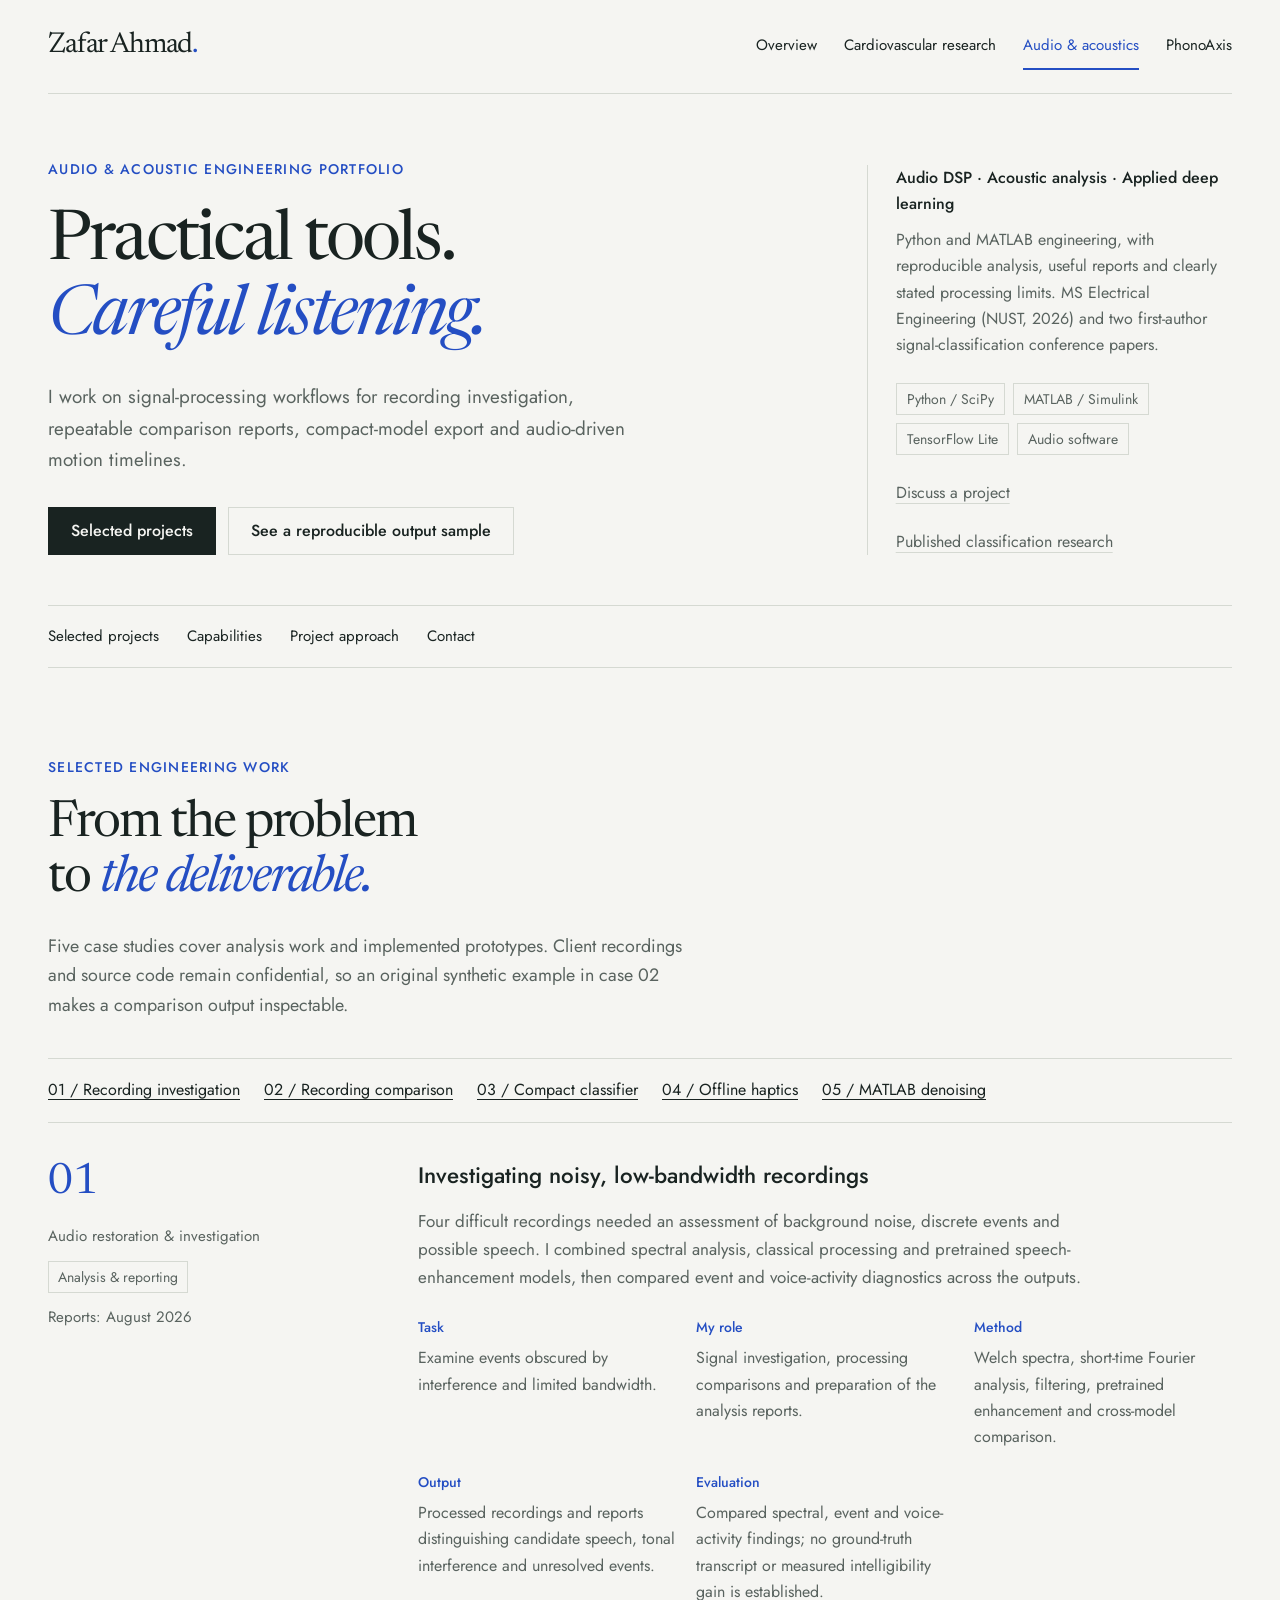
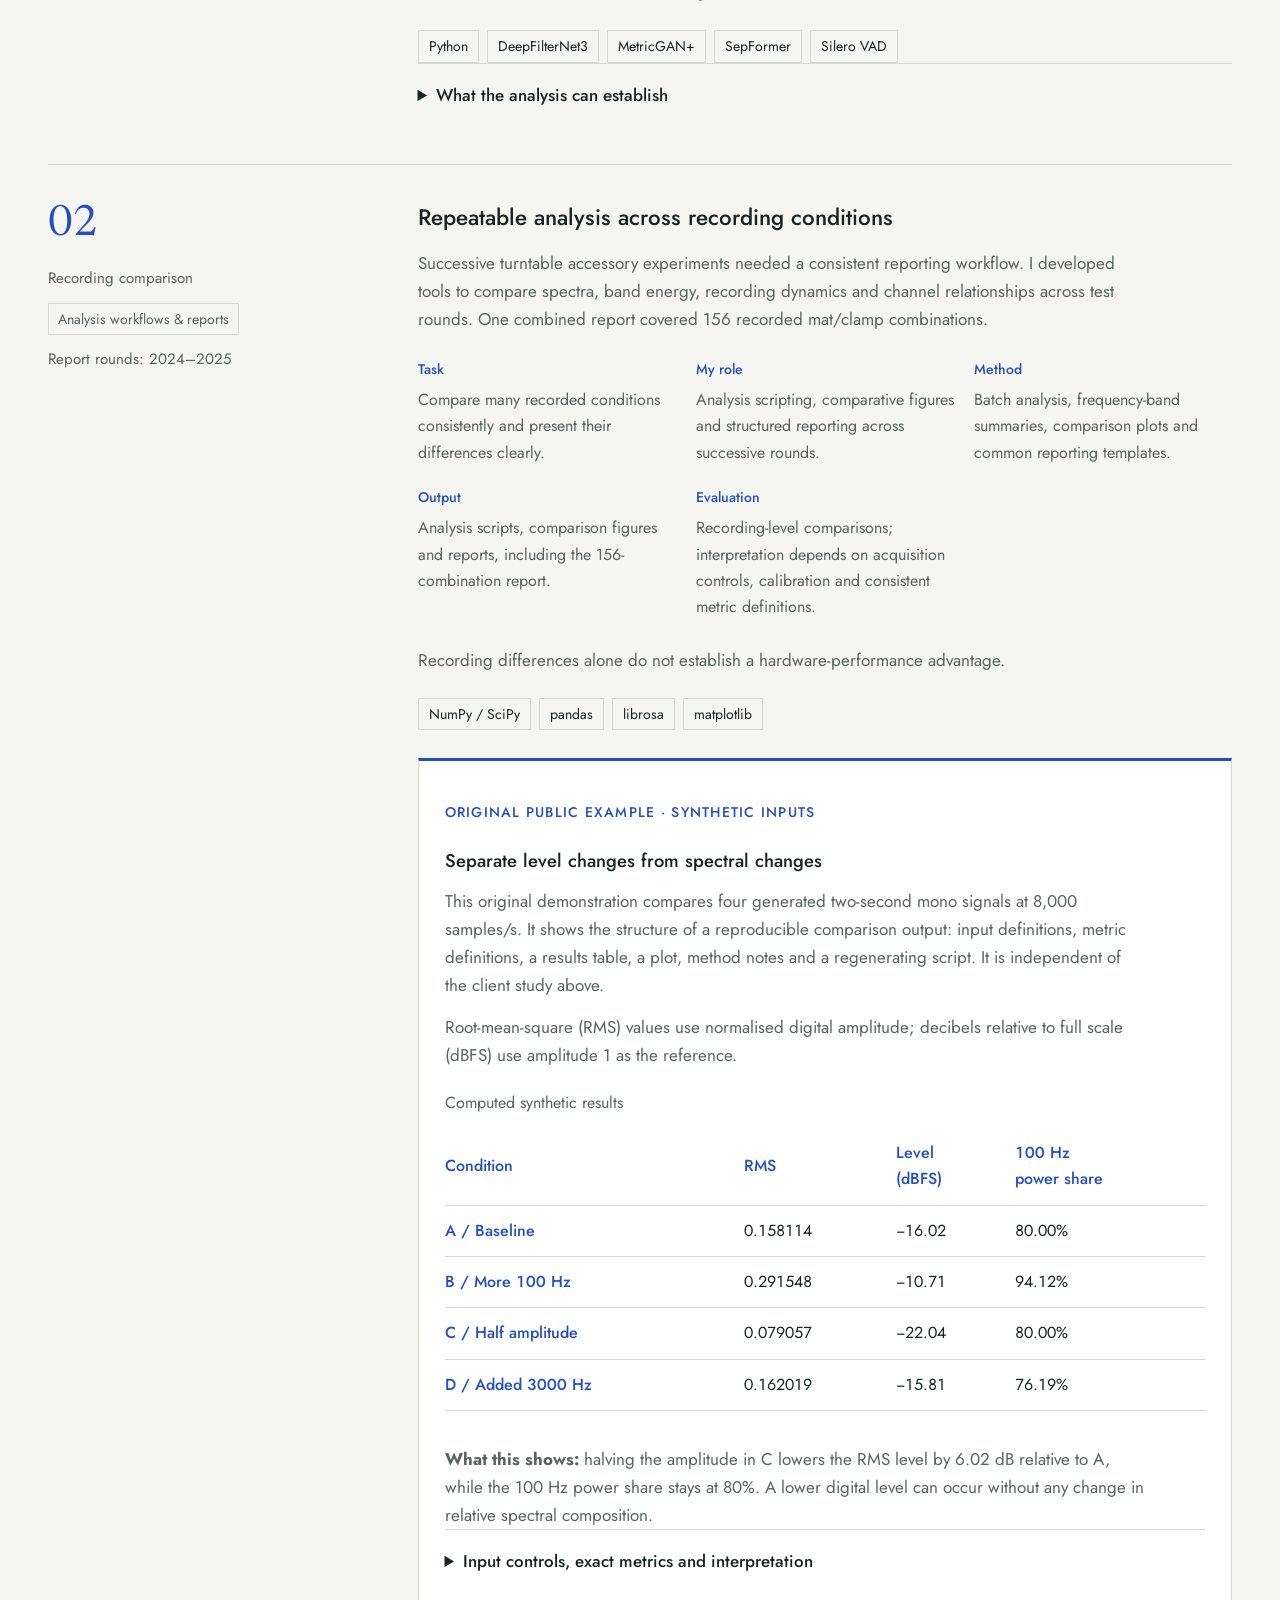
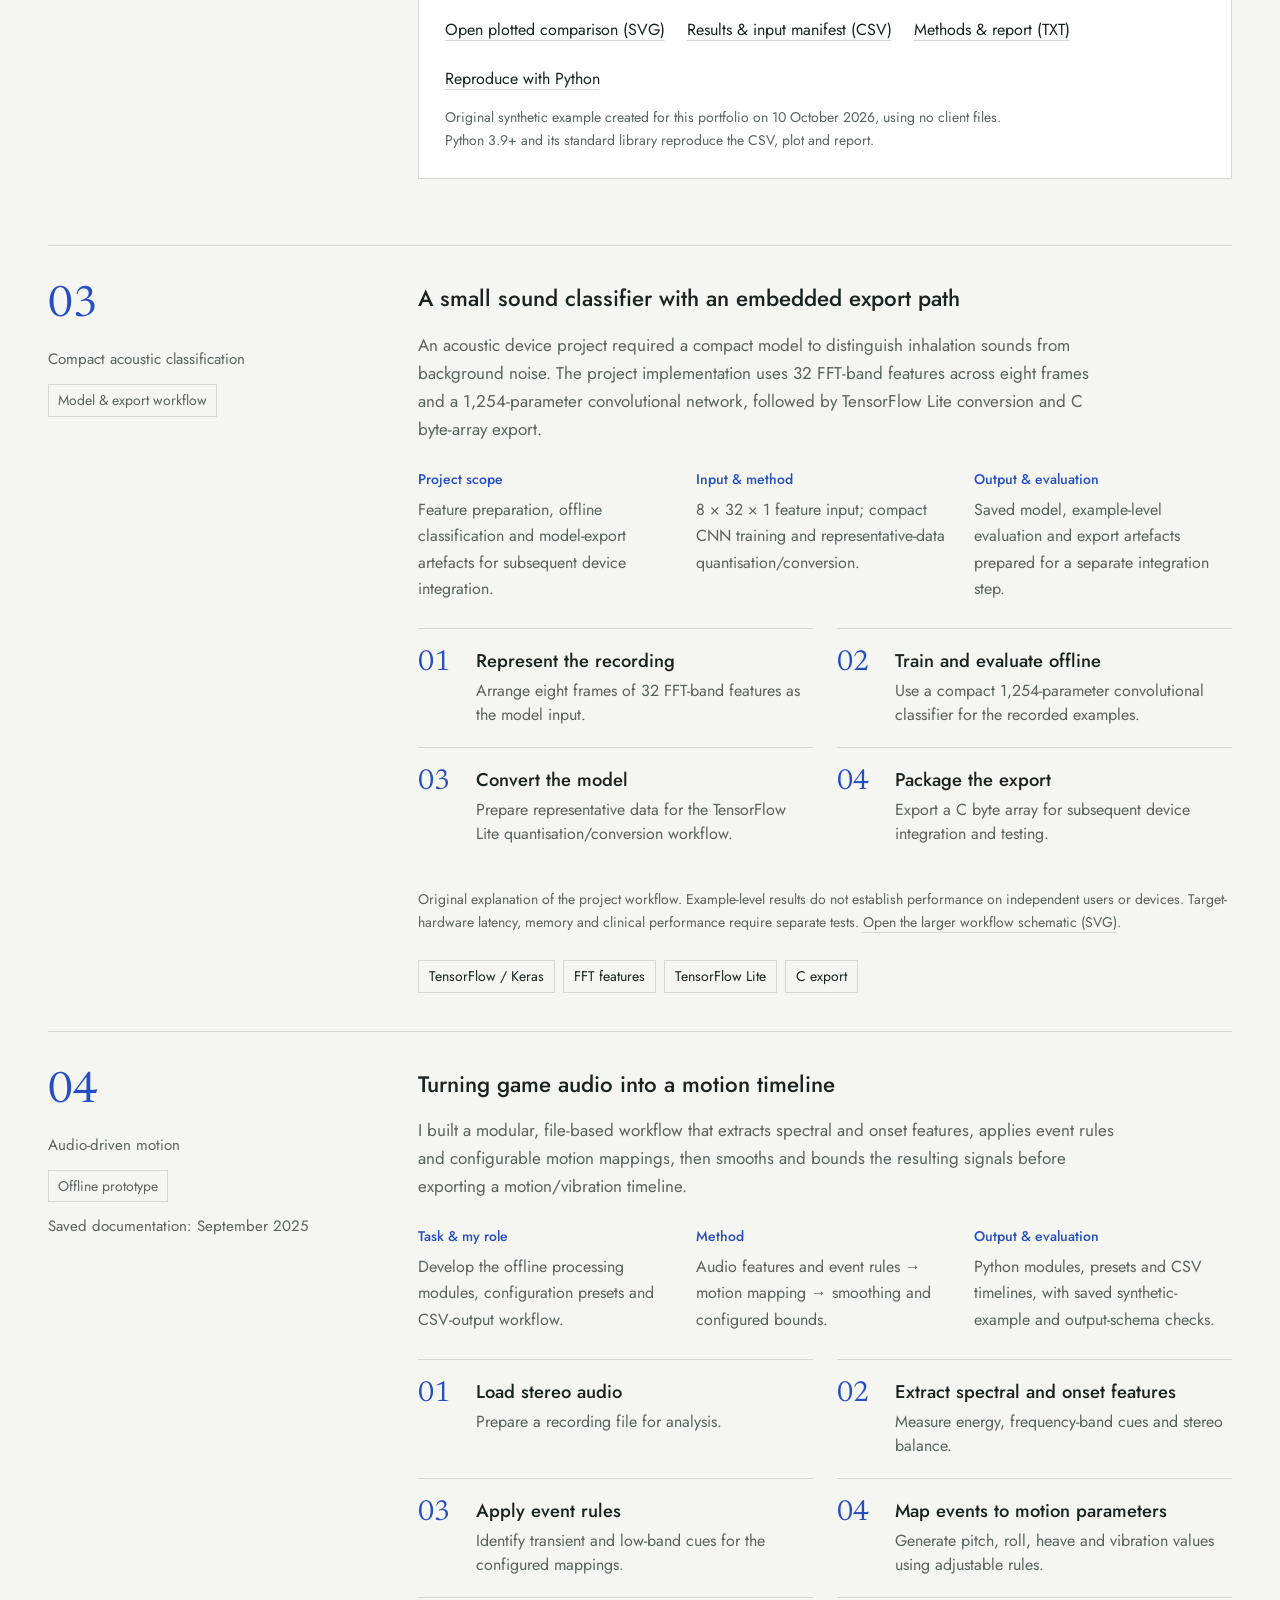
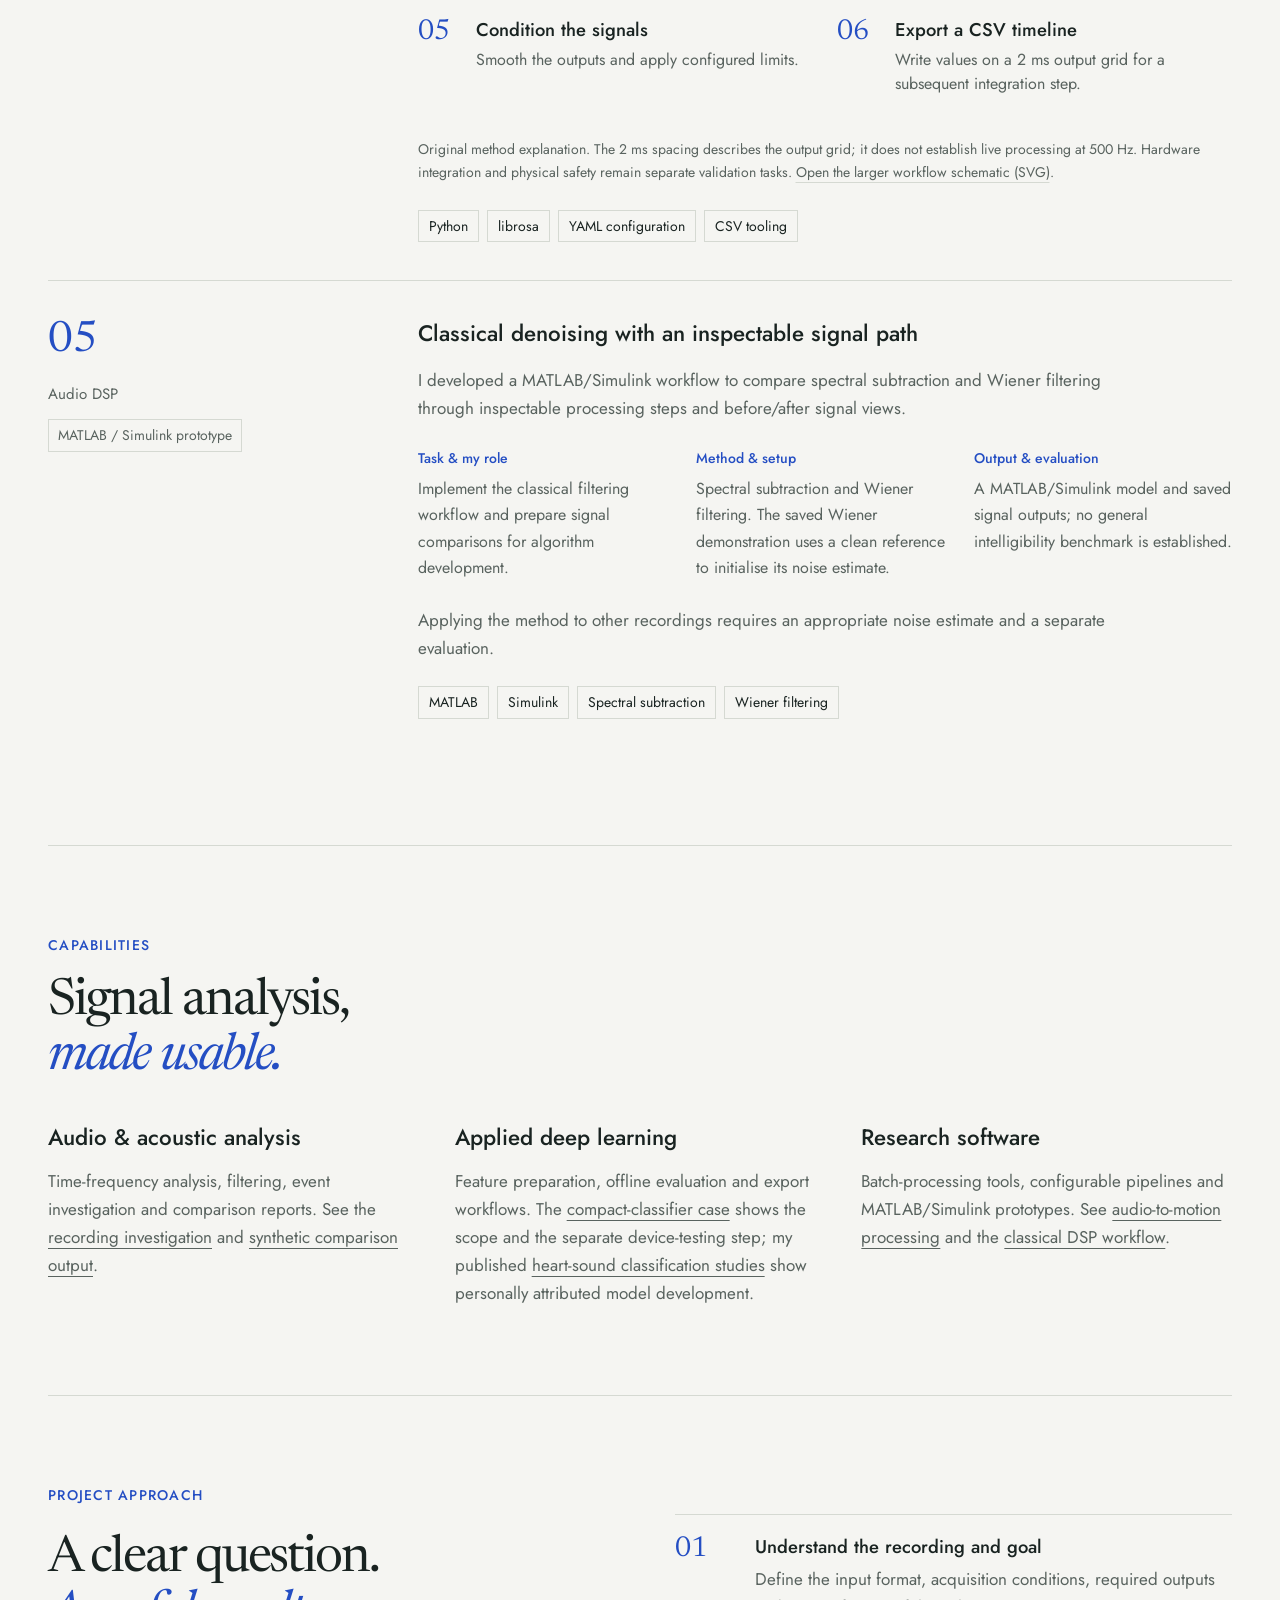
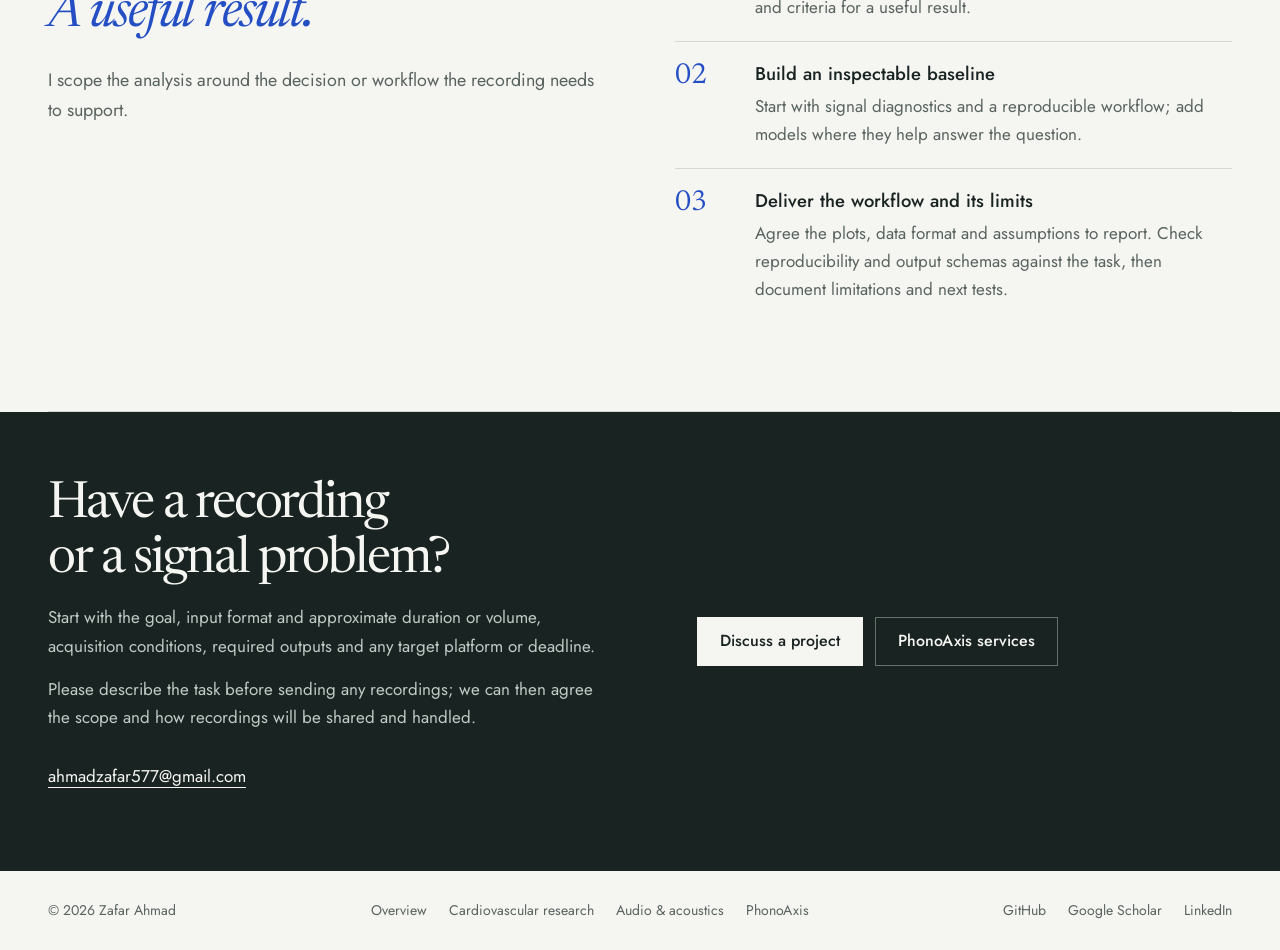
==== commit 8679c2da: "Use a wider, enhanced congress photo and say deep learning - Replace the close presenter crop with a" ====
--- a/audio.html
+++ b/audio.html
@@ -43,7 +43,7 @@
         <div class="hero-actions"><a class="button" href="#projects">Selected projects</a><a class="button secondary" href="#comparison-demo">See a reproducible output sample</a></div>
       </div>
       <aside class="hero-aside">
-        <strong>Audio DSP · Acoustic analysis · Applied machine learning</strong>
+        <strong>Audio DSP · Acoustic analysis · Applied deep learning</strong>
         <p>Python and MATLAB engineering, with reproducible analysis, useful reports and clearly stated processing limits. MS Electrical Engineering (NUST, 2026) and two first-author signal-classification conference papers.</p>
         <div class="tag-list"><span class="tag">Python / SciPy</span><span class="tag">MATLAB / Simulink</span><span class="tag">TensorFlow Lite</span><span class="tag">Audio software</span></div>
         <div class="inline-links"><a class="text-link" href="#contact">Discuss a project</a><a class="text-link" href="research.html#heart-sound-studies">Published classification research</a></div>
@@ -184,7 +184,7 @@
       <div class="section-top"><div><p class="section-label">Capabilities</p><h2 id="capabilities-title">Signal analysis,<br><em>made usable.</em></h2></div></div>
       <div class="details-grid">
         <article><h3>Audio &amp; acoustic analysis</h3><p>Time-frequency analysis, filtering, event investigation and comparison reports. See the <a class="text-link" href="#restoration">recording investigation</a> and <a class="text-link" href="#comparison-demo">synthetic comparison output</a>.</p></article>
-        <article><h3>Applied machine learning</h3><p>Feature preparation, offline evaluation and export workflows. The <a class="text-link" href="#compact-classifier">compact-classifier case</a> shows the scope and the separate device-testing step; my published <a class="text-link" href="research.html#heart-sound-studies">heart-sound classification studies</a> show personally attributed model development.</p></article>
+        <article><h3>Applied deep learning</h3><p>Feature preparation, offline evaluation and export workflows. The <a class="text-link" href="#compact-classifier">compact-classifier case</a> shows the scope and the separate device-testing step; my published <a class="text-link" href="research.html#heart-sound-studies">heart-sound classification studies</a> show personally attributed model development.</p></article>
         <article><h3>Research software</h3><p>Batch-processing tools, configurable pipelines and MATLAB/Simulink prototypes. See <a class="text-link" href="#haptics">audio-to-motion processing</a> and the <a class="text-link" href="#matlab-denoising">classical DSP workflow</a>.</p></article>
       </div>
     </section>
--- a/styles.css
+++ b/styles.css
@@ -77,9 +77,8 @@
 .visually-hidden{position:absolute!important;width:1px;height:1px;padding:0;margin:-1px;overflow:hidden;clip:rect(0,0,0,0);white-space:nowrap;border:0}
 p,dd,li,figcaption,td,th{overflow-wrap:break-word}
 h4{margin:0;font-weight:500;line-height:1.3;overflow-wrap:break-word}
-/* Overview hero: presenter-focused derivatives. */
-.hero-photo picture{display:block}
-.hero-photo img{object-position:50% 22%}
+/* Overview hero: wide 3:2 view of the presenter beside the congress poster. */
+.hero-photo img{aspect-ratio:3/2;object-position:center}
 .hero-photo figcaption a:focus-visible{outline-color:#f5f5f2}
 .hero-photo figcaption a{text-decoration-color:currentColor}
 /* Readable measure for long prose on wide screens. */
@@ -133,7 +132,7 @@
  .section-nav{position:sticky;top:0;z-index:5;background:var(--paper);flex-wrap:nowrap;overflow-x:auto;white-space:nowrap;scrollbar-width:none;padding:6px 28px 6px 0;-webkit-mask-image:linear-gradient(to right,#000 calc(100% - 36px),transparent);mask-image:linear-gradient(to right,#000 calc(100% - 36px),transparent)}
  .section-nav::-webkit-scrollbar{display:none}
  .section-nav a{flex:0 0 auto;padding:10px 0}
- .hero-photo img{aspect-ratio:4/3;object-position:50% 30%}
+ .hero-photo img{aspect-ratio:3/2;object-position:center}
 }
 /* Print: readable text on paper and visible link destinations. */
 @media print{
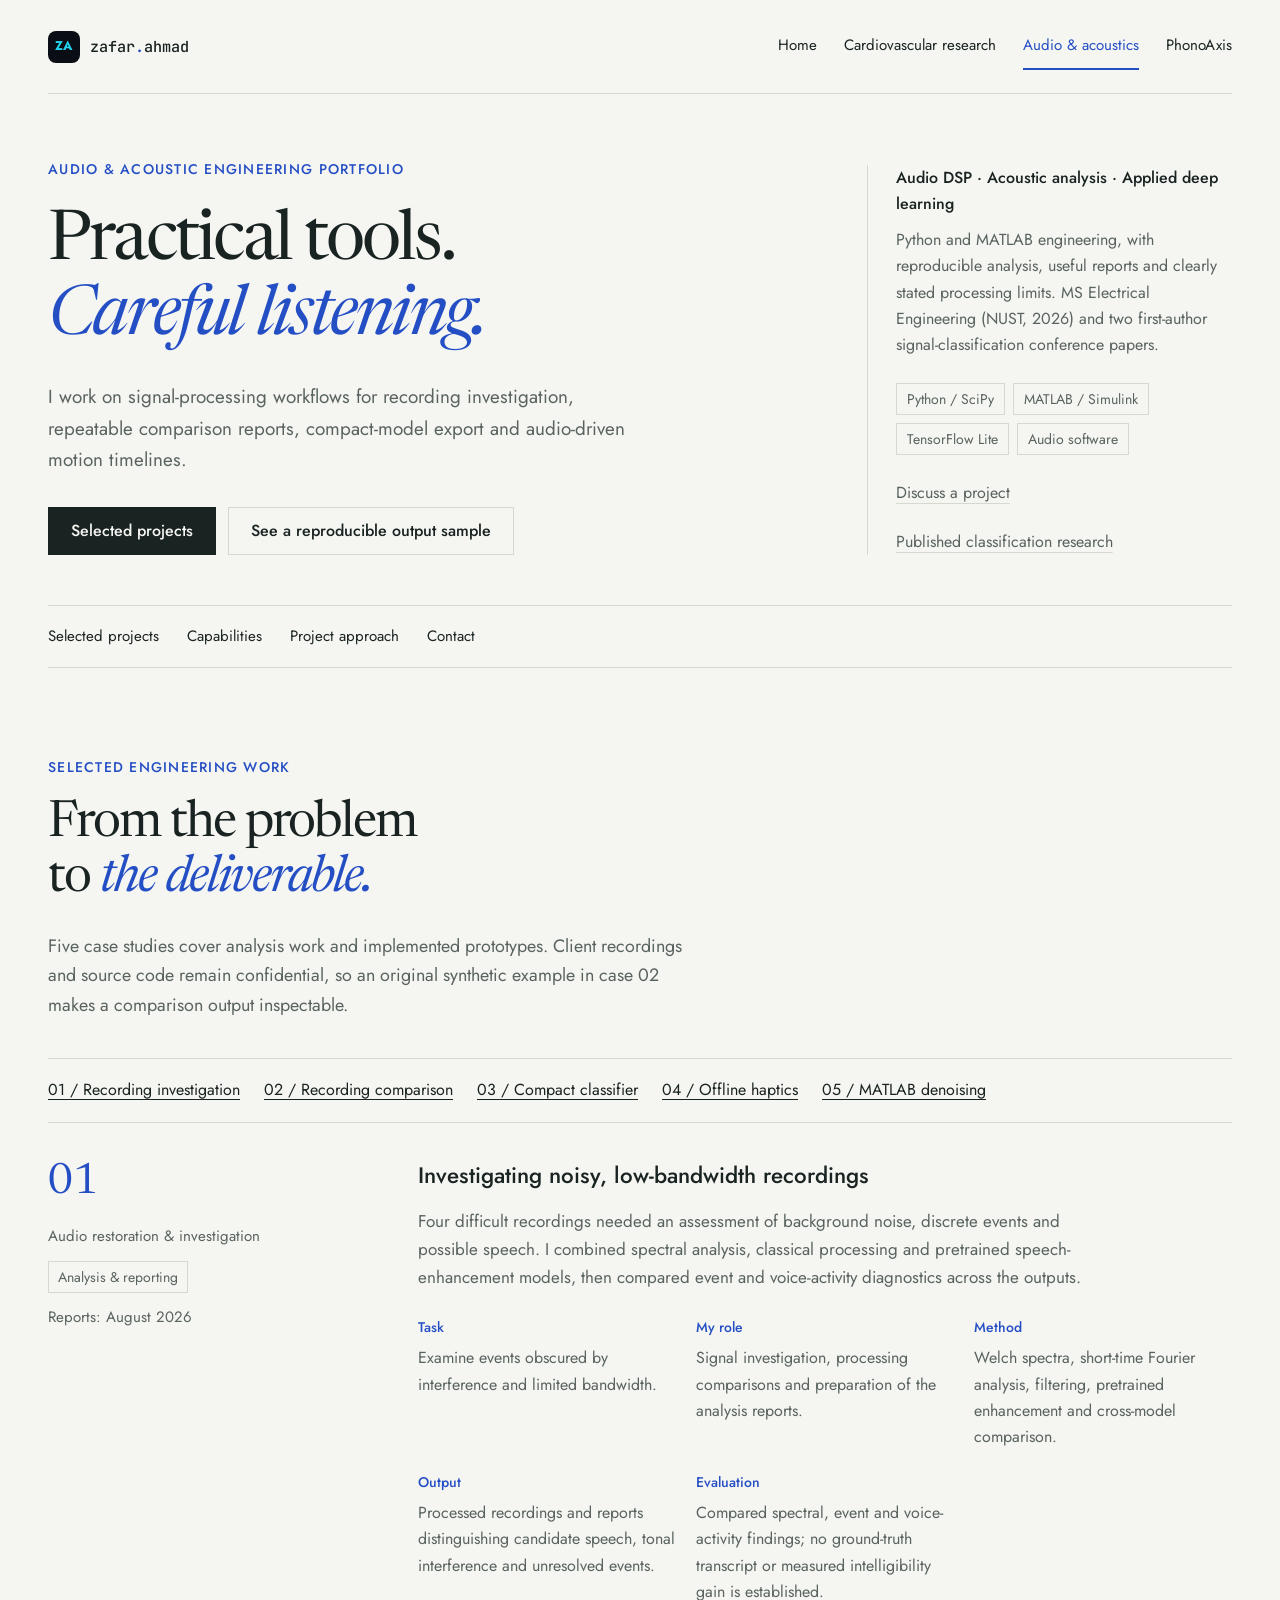
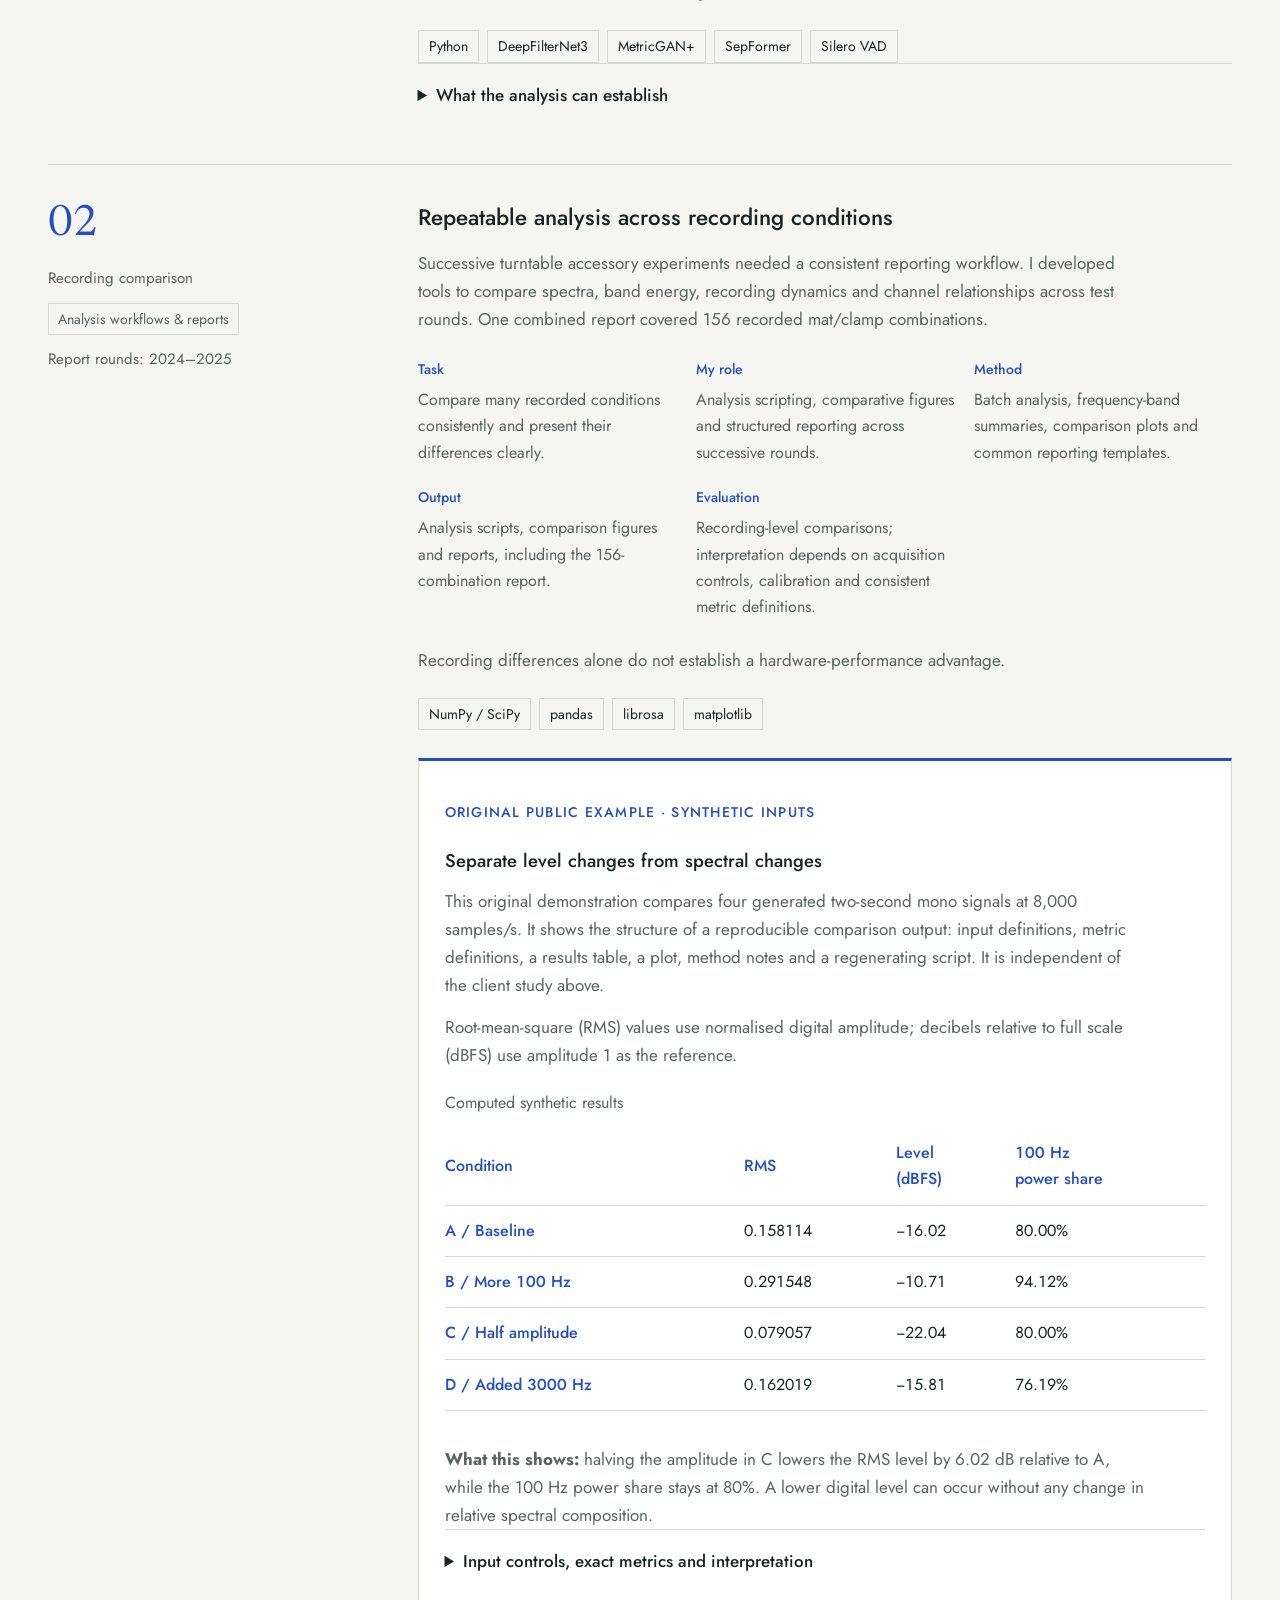
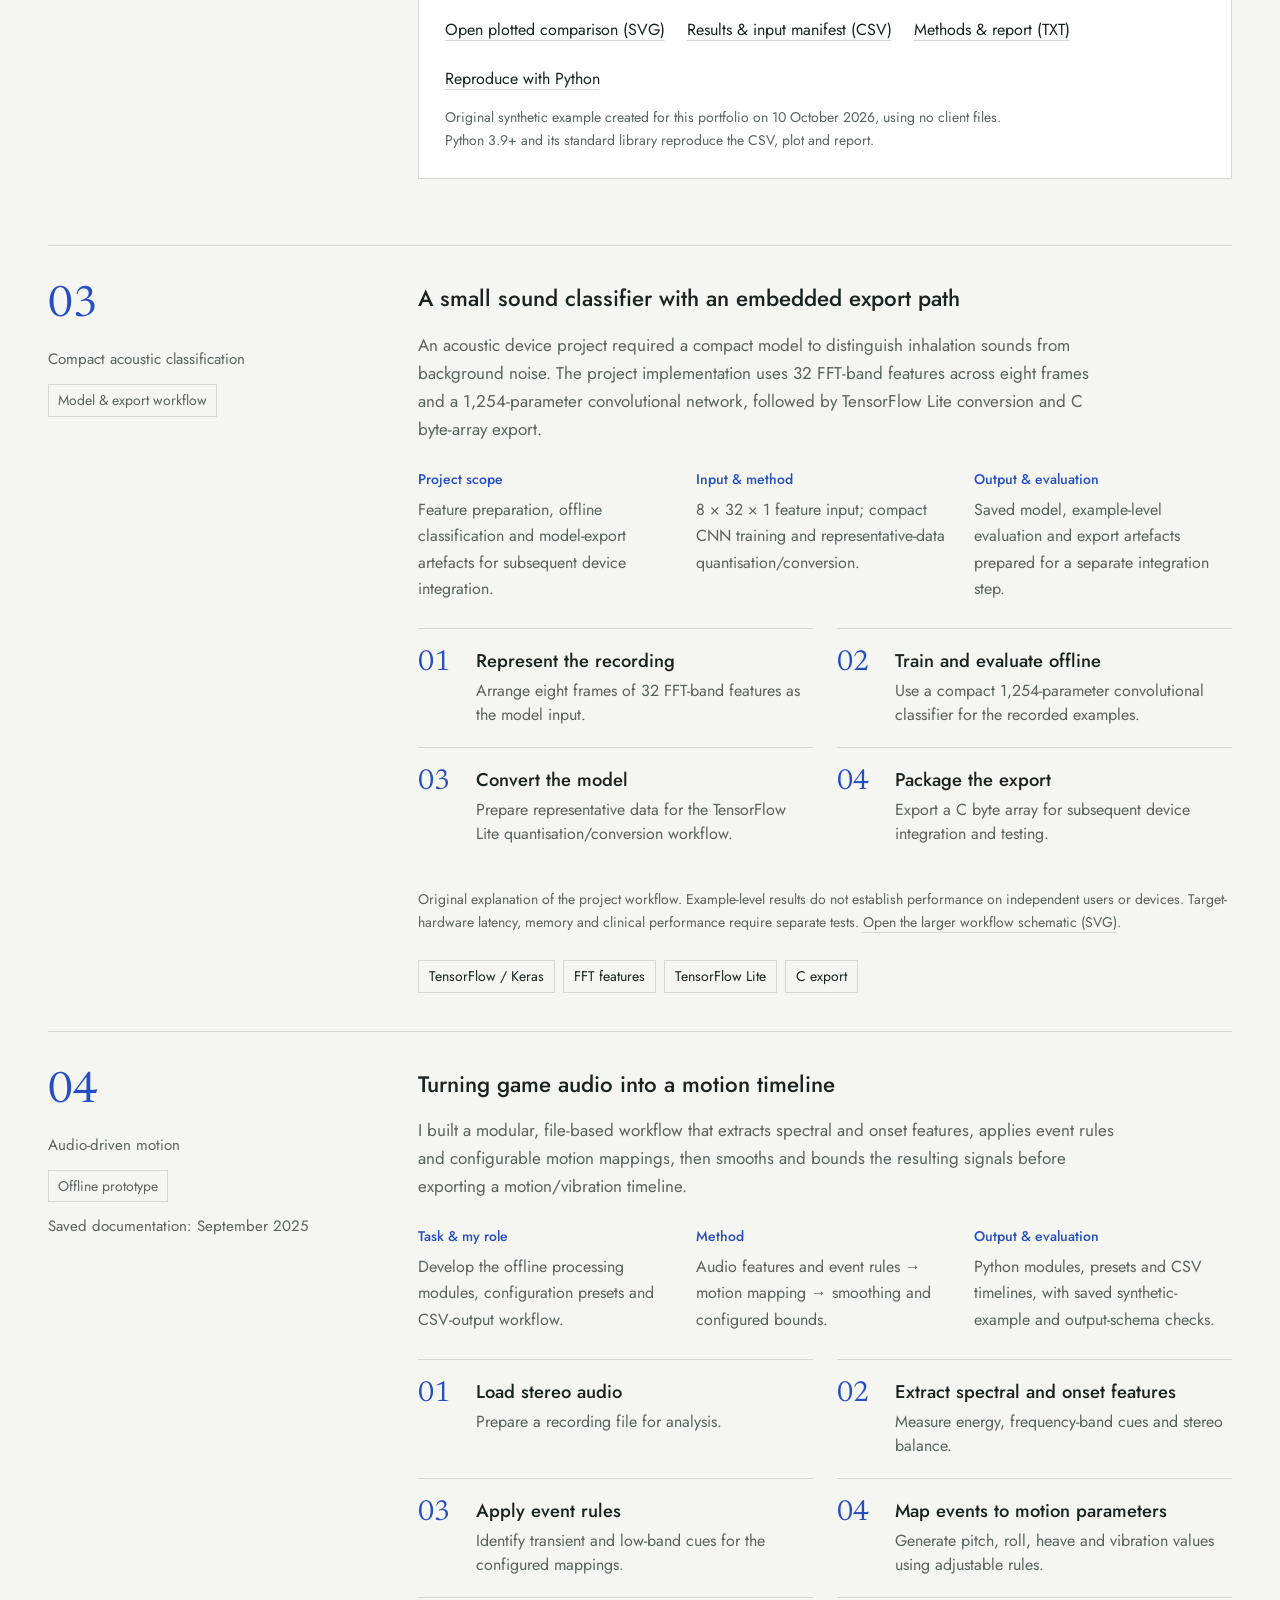
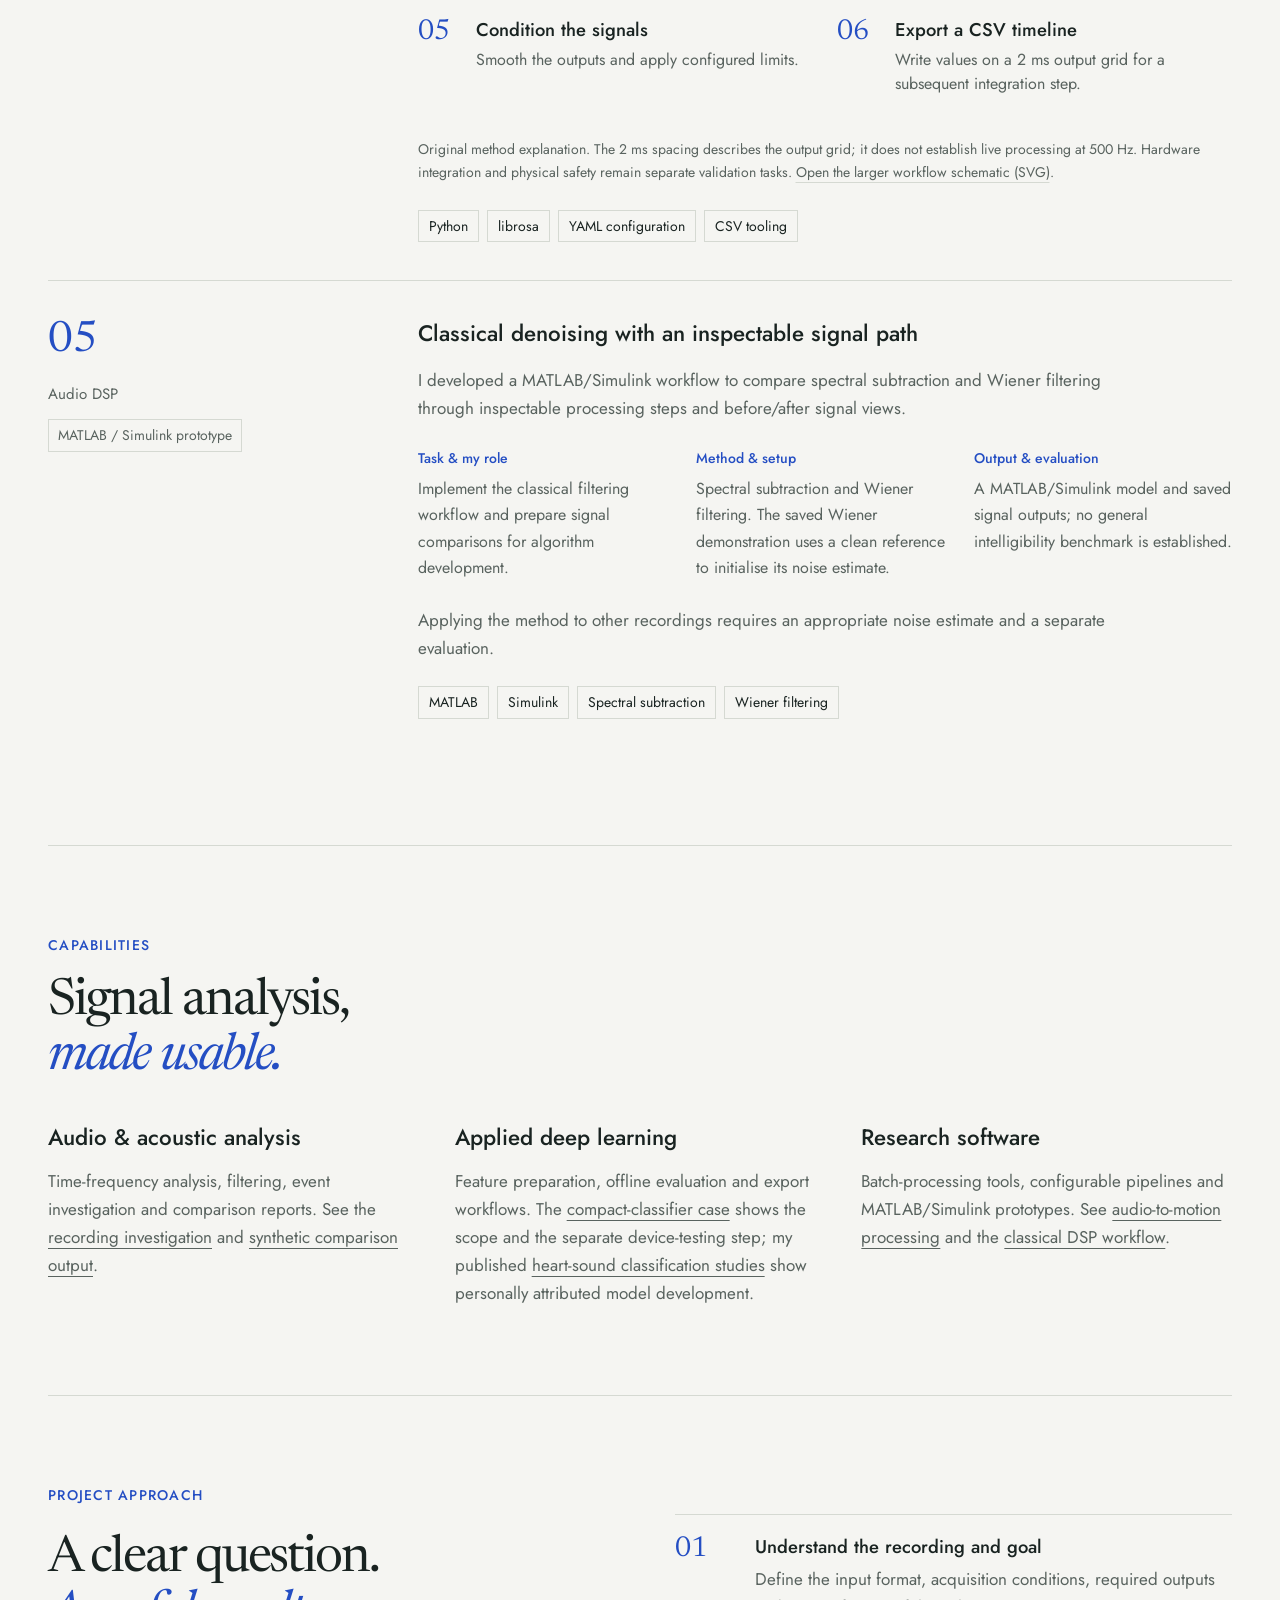
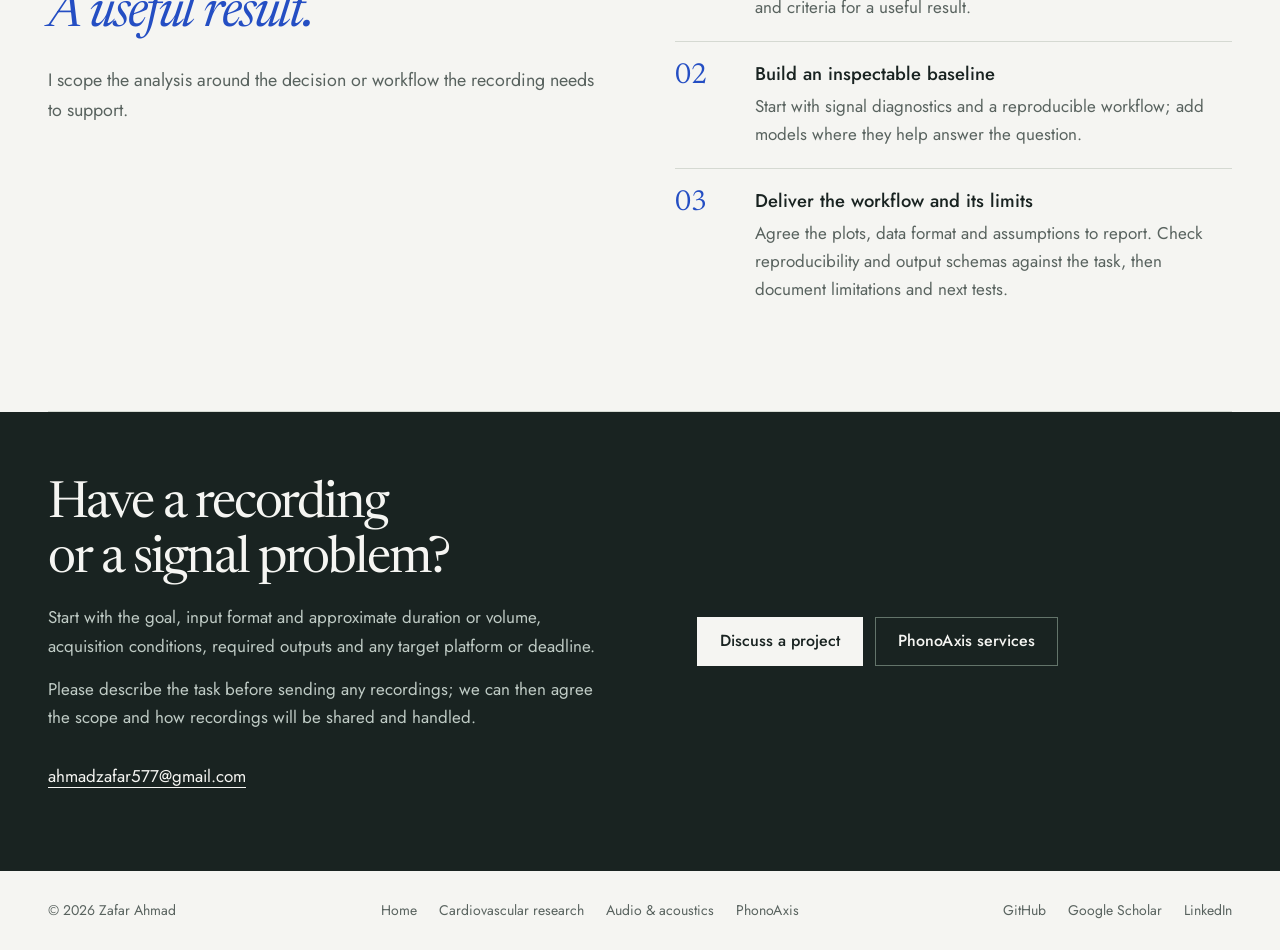
==== commit 618b7e7b: "Add personal homepage with engineering theme - Replace the overview with a single-column personal ho" ====
--- a/audio.html
+++ b/audio.html
@@ -23,16 +23,16 @@
   <meta name="twitter:image:alt" content="Zafar Ahmad and PhonoAxis: Listening to the heart. Engineering the signal. Routes to cardiovascular research, audio and acoustic engineering, and PhonoAxis.">
   <link rel="icon" type="image/svg+xml" href="data:image/svg+xml,%3Csvg xmlns='http://www.w3.org/2000/svg' viewBox='0 0 32 32'%3E%3Crect width='32' height='32' rx='5' fill='%23192321'/%3E%3Cpath d='M6 17h5l3-9 4 16 3-7h5' fill='none' stroke='%23f5f5f2' stroke-width='2'/%3E%3C/svg%3E">
   <link rel="preconnect" href="https://fonts.googleapis.com"><link rel="preconnect" href="https://fonts.gstatic.com" crossorigin>
-  <link rel="stylesheet" href="https://fonts.googleapis.com/css2?family=Jost:wght@400;500;600&amp;family=Newsreader:ital,wght@0,400;0,500;1,400&amp;display=swap" media="print" onload="this.media='all'"><noscript><link rel="stylesheet" href="https://fonts.googleapis.com/css2?family=Jost:wght@400;500;600&amp;family=Newsreader:ital,wght@0,400;0,500;1,400&amp;display=swap"></noscript>
+  <link rel="stylesheet" href="https://fonts.googleapis.com/css2?family=JetBrains+Mono:wght@500&amp;family=Jost:wght@400;500;600&amp;family=Newsreader:ital,wght@0,400;0,500;1,400&amp;display=swap" media="print" onload="this.media='all'"><noscript><link rel="stylesheet" href="https://fonts.googleapis.com/css2?family=JetBrains+Mono:wght@500&amp;family=Jost:wght@400;500;600&amp;family=Newsreader:ital,wght@0,400;0,500;1,400&amp;display=swap"></noscript>
   <link rel="stylesheet" href="styles.css">
   <script src="app.js" defer></script>
 </head>
 <body class="audio-page">
   <a class="skip-link" href="#main">Skip to content</a>
   <header class="site-header shell">
-    <a class="wordmark" href="index.html" aria-label="Zafar Ahmad home">Zafar Ahmad<span>.</span></a>
+    <a class="wordmark" href="index.html" aria-label="Zafar Ahmad home"><span class="wordmark-mark" aria-hidden="true">ZA</span><span class="wordmark-text">zafar<span>.</span>ahmad</span></a>
     <button class="menu-toggle" aria-controls="site-nav" aria-expanded="false" type="button">Menu <span aria-hidden="true">+</span></button>
-    <nav id="site-nav" aria-label="Main navigation"><a href="index.html">Overview</a><a href="research.html">Cardiovascular research</a><a href="audio.html" aria-current="page">Audio &amp; acoustics</a><a href="startup.html">PhonoAxis</a></nav>
+    <nav id="site-nav" aria-label="Main navigation"><a href="index.html">Home</a><a href="research.html">Cardiovascular research</a><a href="audio.html" aria-current="page">Audio &amp; acoustics</a><a href="startup.html">PhonoAxis</a></nav>
   </header>
   <main id="main">
     <section class="page-hero shell" aria-labelledby="hero-title">
@@ -204,7 +204,7 @@
       </div>
     </section>
   </main>
-  <footer class="footer shell"><span>© 2026 Zafar Ahmad</span><nav class="footer-links footer-routes" aria-label="Footer pages"><a href="index.html">Overview</a><a href="research.html">Cardiovascular research</a><a href="audio.html">Audio &amp; acoustics</a><a href="startup.html">PhonoAxis</a></nav><div class="footer-links"><a href="https://github.com/ZAFAR-AHMAD-5359">GitHub</a><a href="https://scholar.google.com/citations?user=D5W9TVwAAAAJ&amp;hl=en">Google Scholar</a><a href="https://www.linkedin.com/in/zafar-ahmad-ab87b6183/">LinkedIn</a></div></footer>
+  <footer class="footer shell"><span>© 2026 Zafar Ahmad</span><nav class="footer-links footer-routes" aria-label="Footer pages"><a href="index.html">Home</a><a href="research.html">Cardiovascular research</a><a href="audio.html">Audio &amp; acoustics</a><a href="startup.html">PhonoAxis</a></nav><div class="footer-links"><a href="https://github.com/ZAFAR-AHMAD-5359">GitHub</a><a href="https://scholar.google.com/citations?user=D5W9TVwAAAAJ&amp;hl=en">Google Scholar</a><a href="https://www.linkedin.com/in/zafar-ahmad-ab87b6183/">LinkedIn</a></div></footer>
 </body>
 </html>
 
--- a/styles.css
+++ b/styles.css
@@ -145,3 +145,11 @@
  .project,.publication,.timeline-item,.evaluation-step{break-inside:avoid}
  .section{padding:24px 0}
 }
+
+/* Header mark shared with the homepage (ZA + mono wordmark). */
+.wordmark{display:inline-flex;align-items:center;gap:10px;font:500 .95rem/1 'JetBrains Mono',ui-monospace,SFMono-Regular,Menlo,Consolas,monospace;letter-spacing:0}
+.wordmark .wordmark-mark{display:grid;place-items:center;width:32px;height:32px;border-radius:8px;background:#0a0e14;color:#22d3ee;font:700 .8rem/1 'Jost',sans-serif;letter-spacing:.02em}
+.wordmark .wordmark-text{color:var(--ink)}
+.wordmark .wordmark-text span{color:var(--accent)}
+.wordmark:hover .wordmark-text{color:var(--accent)}
+@media(max-width:760px){.wordmark{font-size:.9rem}}
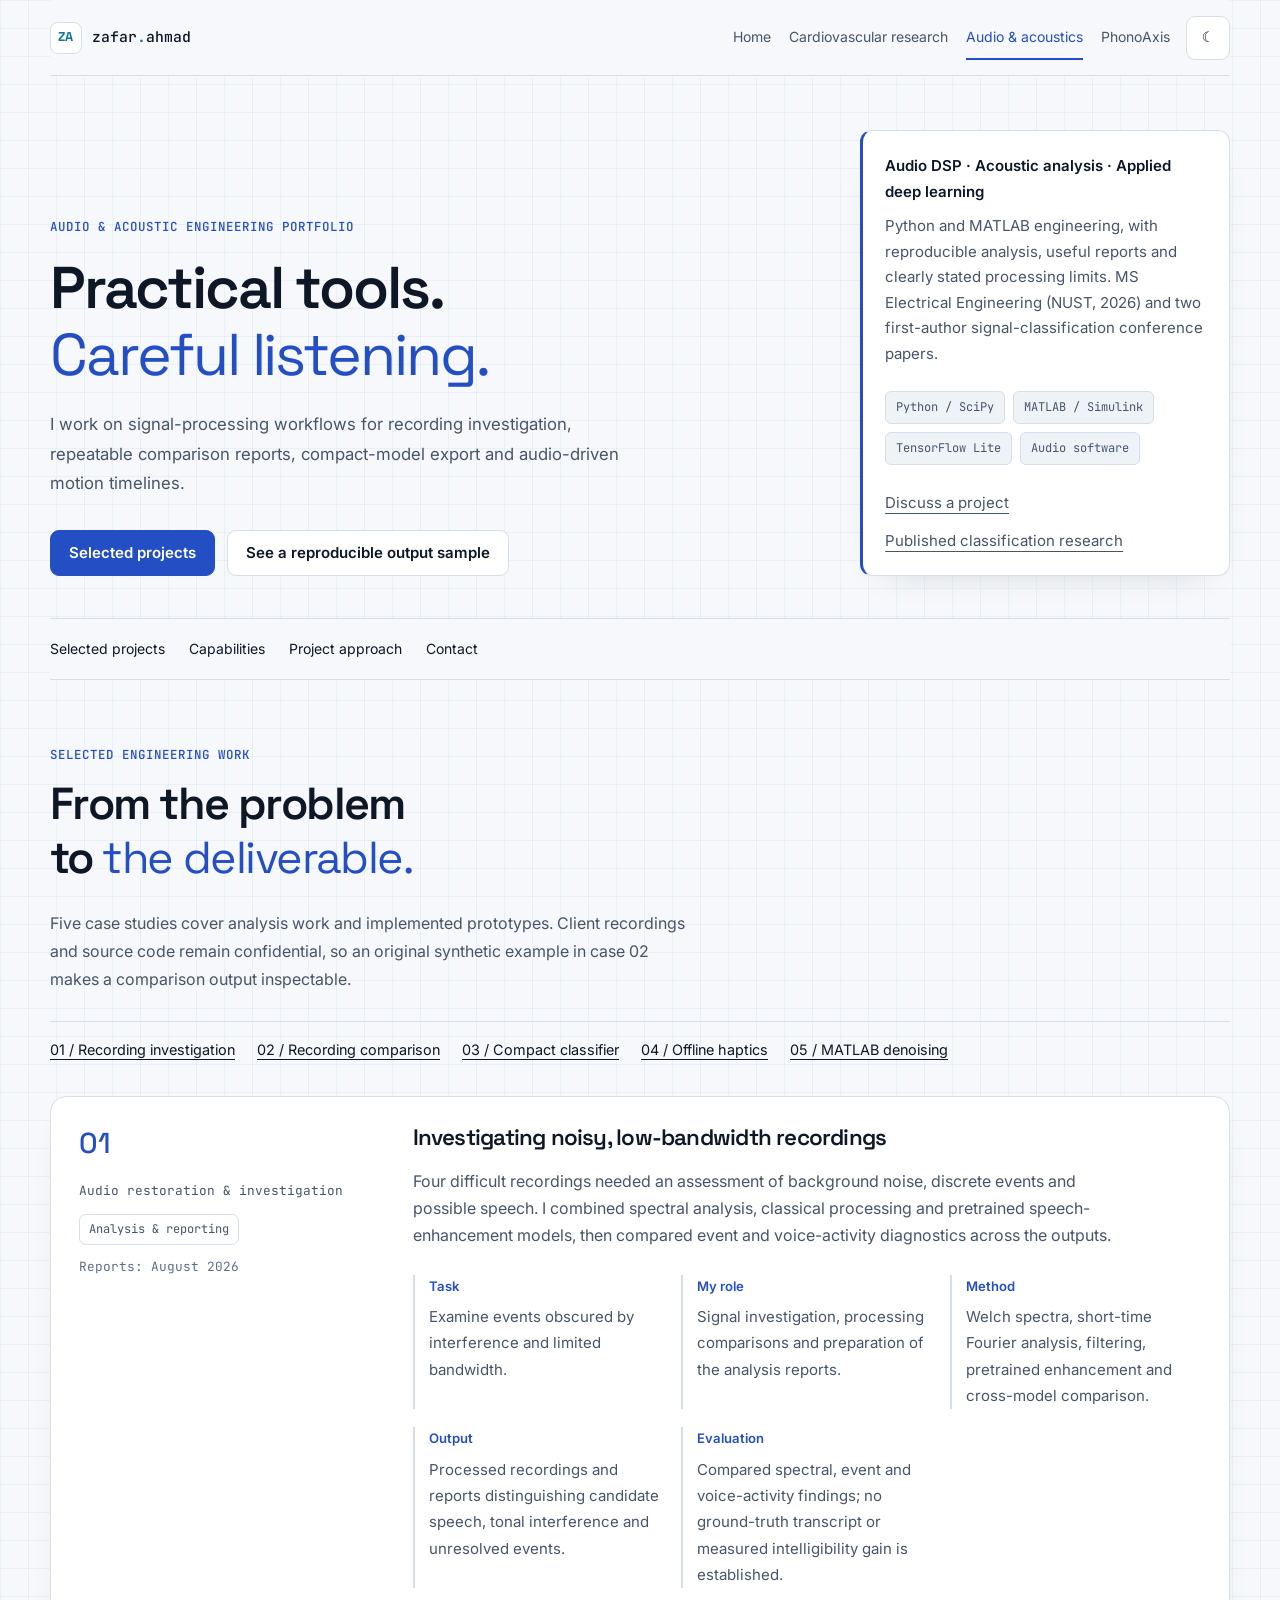
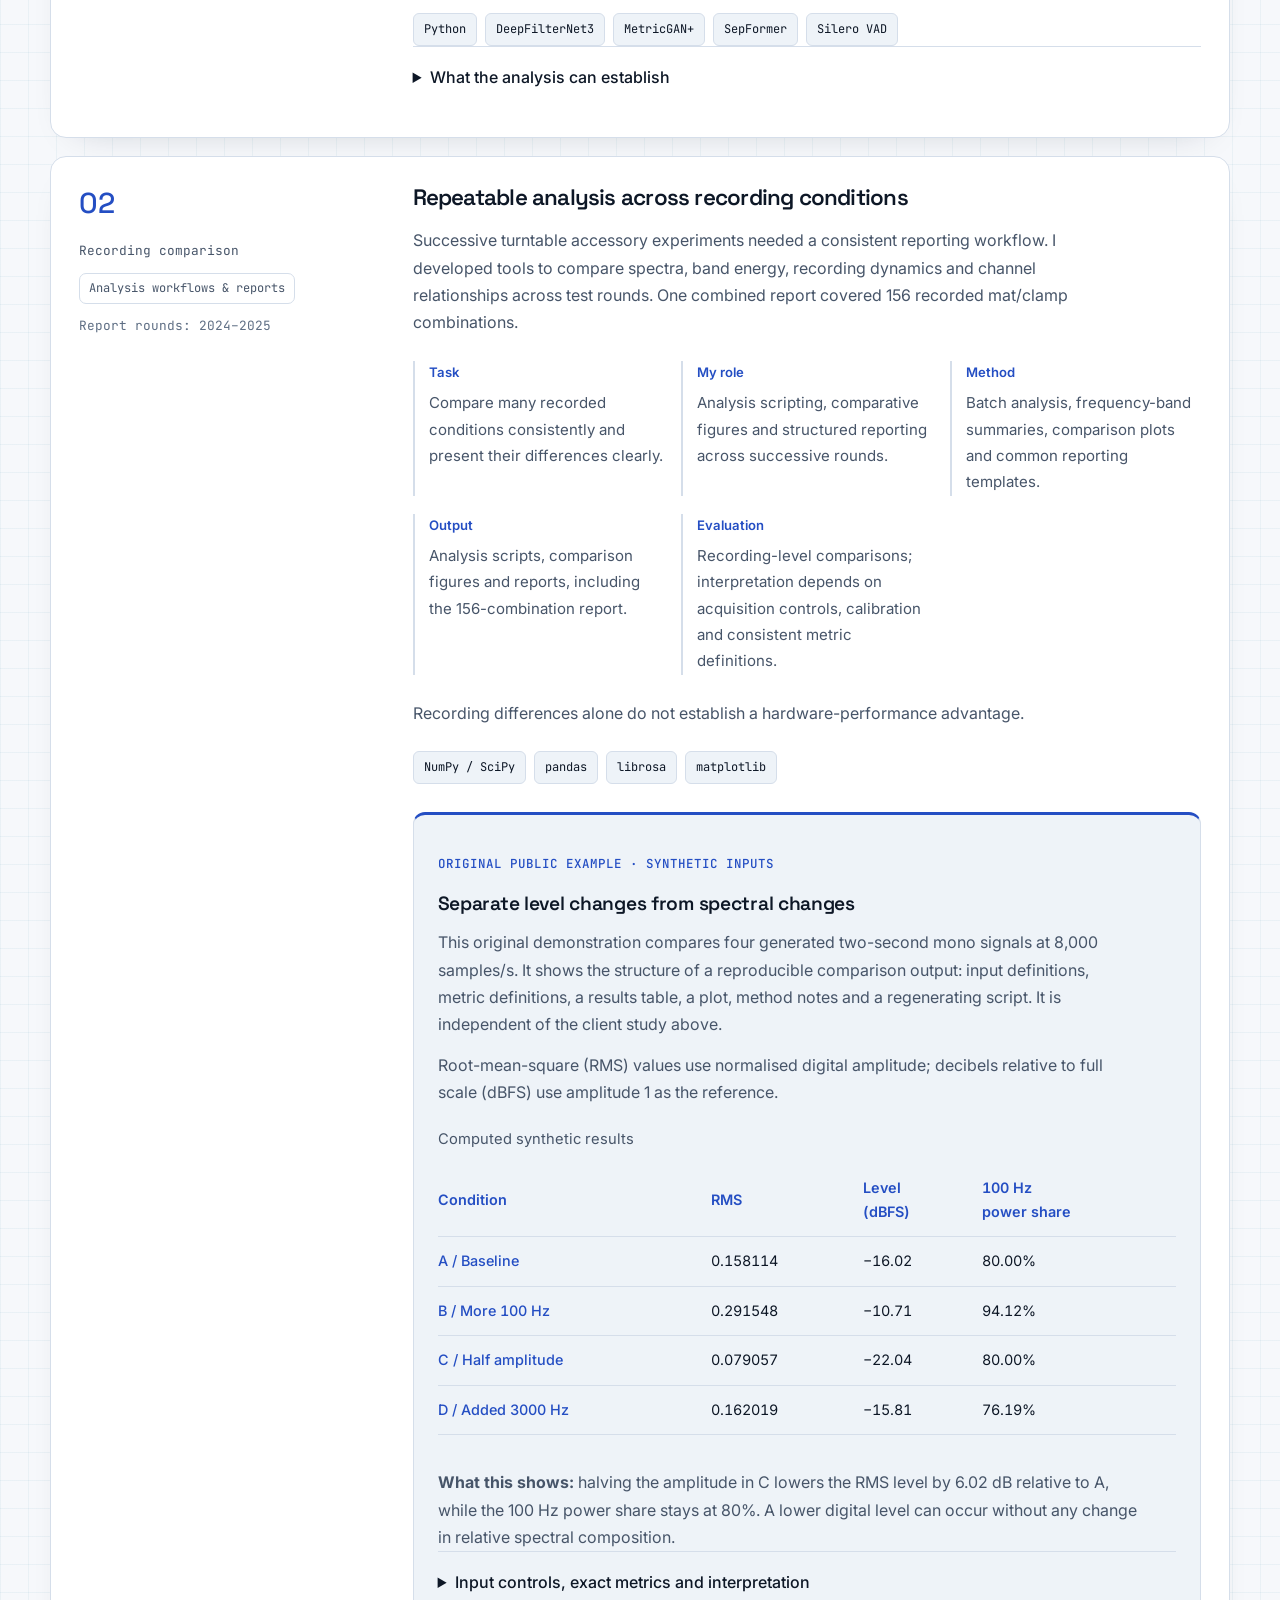
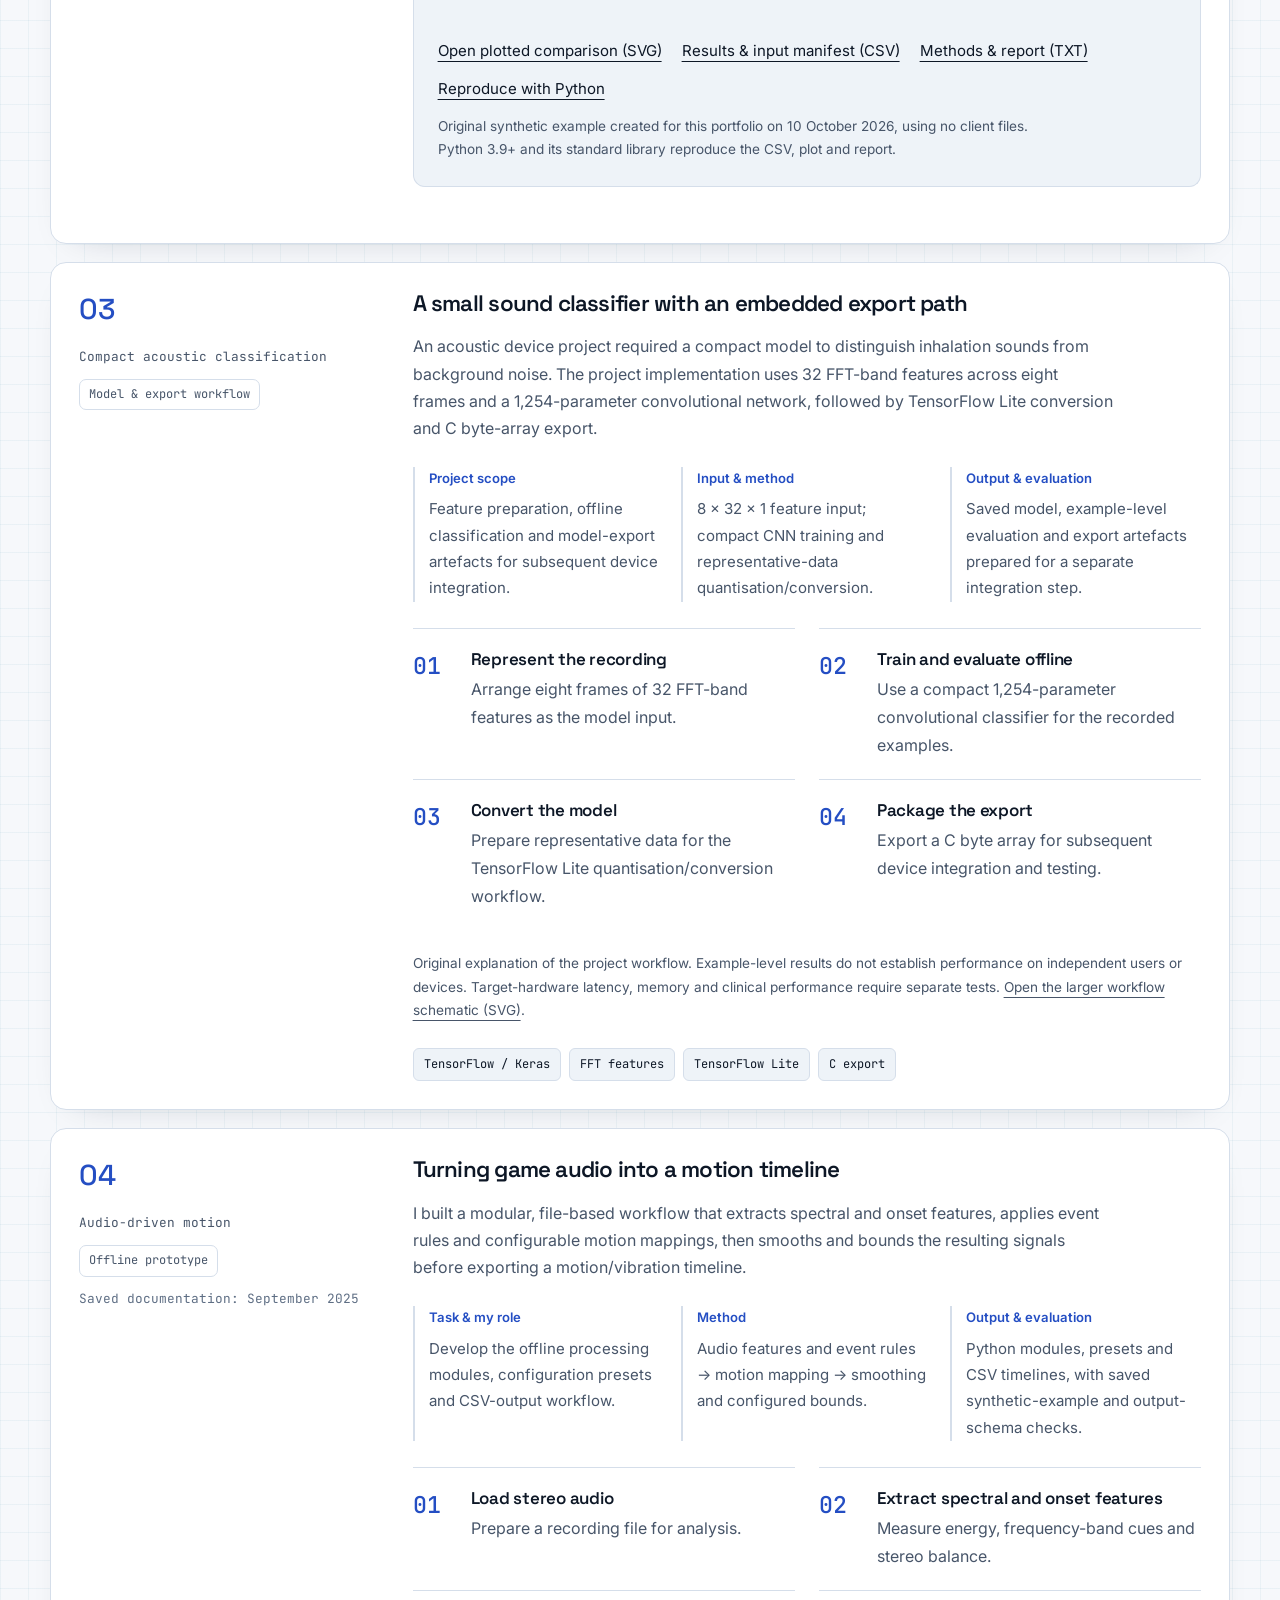
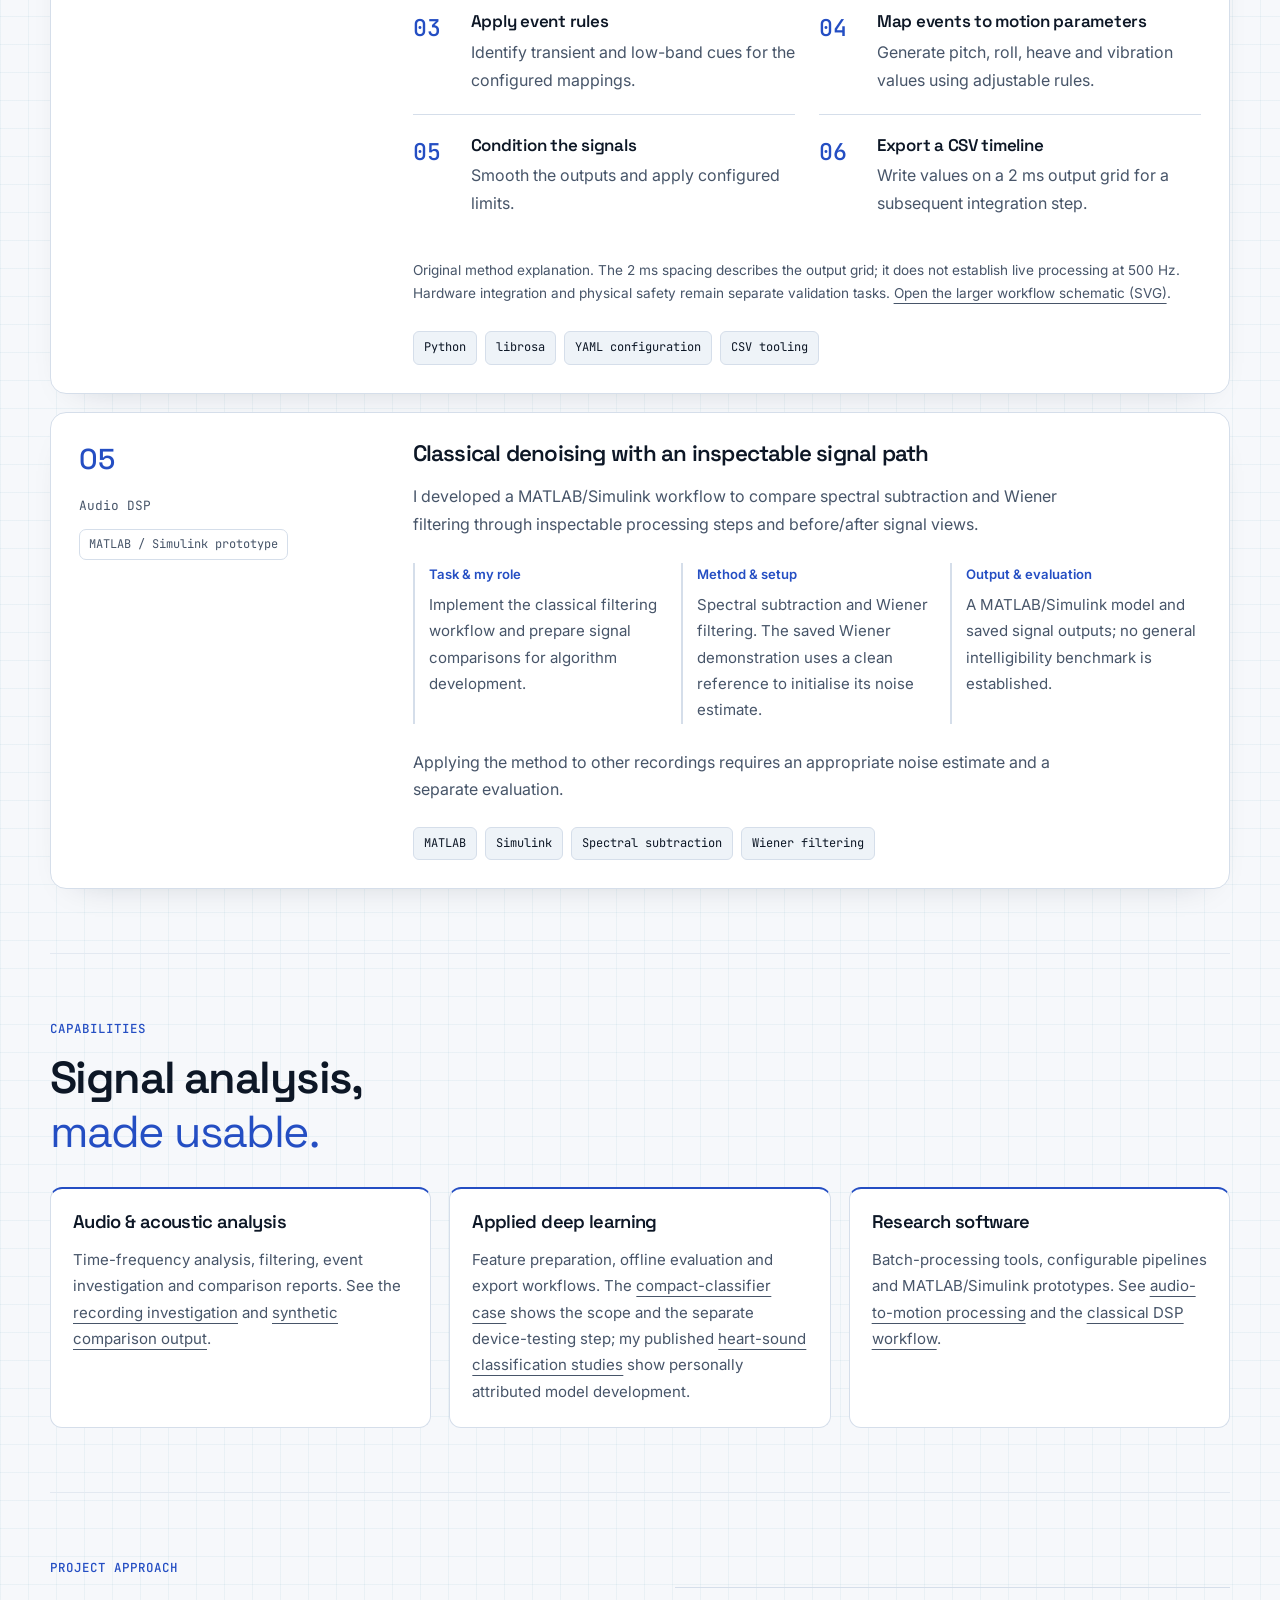
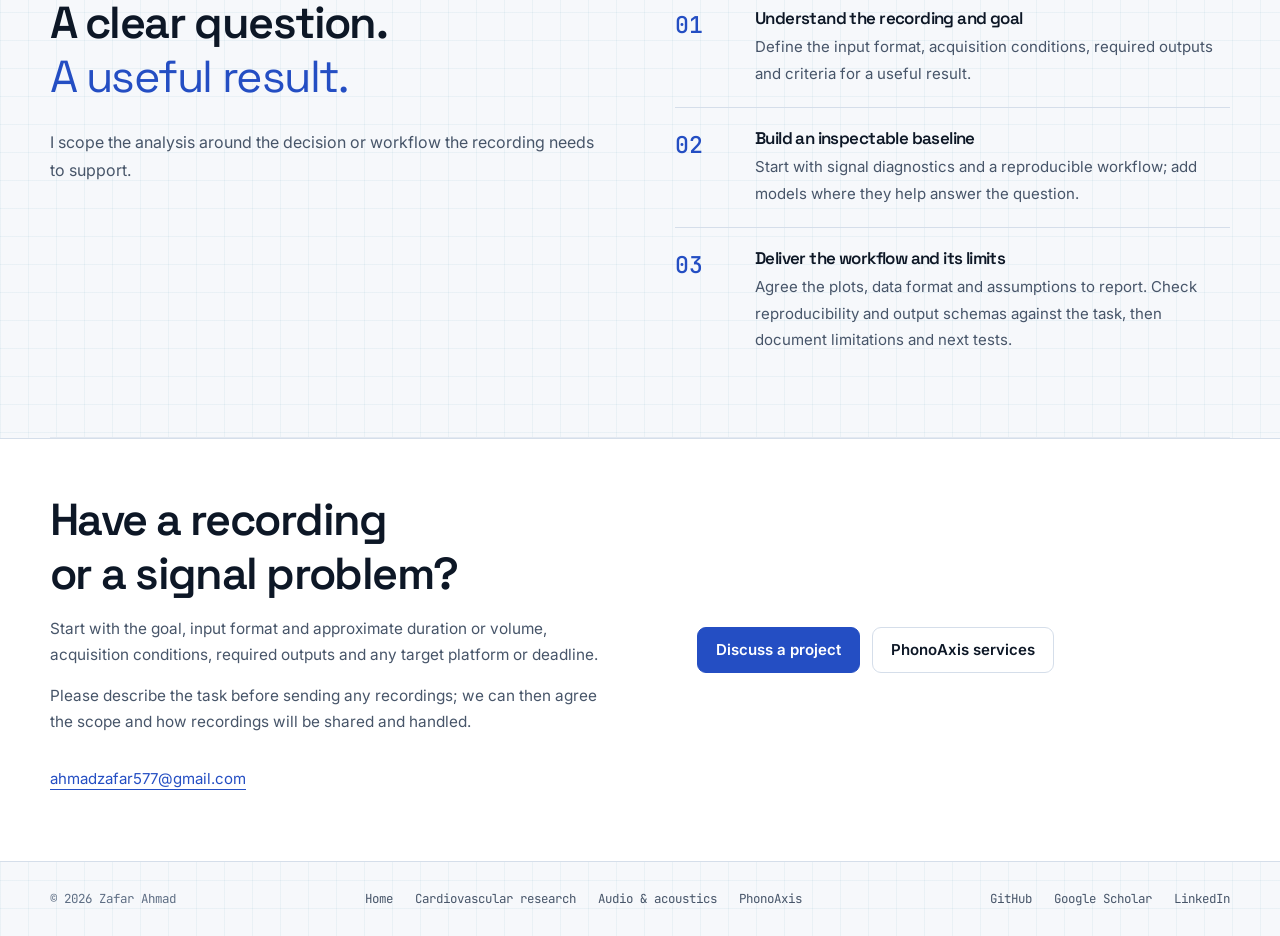
==== commit 9af7003d: "Polish portfolios with shared themes and accessible navigation" ====
--- a/audio.html
+++ b/audio.html
@@ -1,11 +1,11 @@
 <!doctype html>
-<html lang="en">
+<html lang="en" data-theme="dark">
 <head>
   <meta charset="utf-8">
   <meta name="viewport" content="width=device-width, initial-scale=1">
   <title>Zafar Ahmad — Audio &amp; Acoustic Engineering Portfolio</title>
   <meta name="description" content="Audio and acoustic signal-processing projects by Zafar Ahmad: recording investigation, comparison reports, compact classifiers, offline haptics and MATLAB DSP. Inspect an original synthetic analysis example.">
-  <meta name="theme-color" content="#192321">
+  <meta name="theme-color" content="#0a0e14">
   <link rel="canonical" href="https://zafar-ahmad-5359.github.io/audio.html">
   <meta property="og:type" content="website">
   <meta property="og:site_name" content="Zafar Ahmad · PhonoAxis">
@@ -15,24 +15,25 @@
   <meta property="og:image" content="https://zafar-ahmad-5359.github.io/assets/portfolio-social-preview.png">
   <meta property="og:image:width" content="1200">
   <meta property="og:image:height" content="630">
-  <meta property="og:image:alt" content="Zafar Ahmad and PhonoAxis: Listening to the heart. Engineering the signal. Routes to cardiovascular research, audio and acoustic engineering, and PhonoAxis.">
+  <meta property="og:image:alt" content="Zafar Ahmad: cardiovascular signal processing and deep learning. Two first-author conference papers, ESC Congress 2026 presentations, and routes to research, audio engineering and PhonoAxis.">
   <meta name="twitter:card" content="summary_large_image">
   <meta name="twitter:title" content="Zafar Ahmad — Audio &amp; Acoustic Engineering">
   <meta name="twitter:description" content="Five signal-processing cases and an original reproducible recording-comparison example.">
   <meta name="twitter:image" content="https://zafar-ahmad-5359.github.io/assets/portfolio-social-preview.png">
-  <meta name="twitter:image:alt" content="Zafar Ahmad and PhonoAxis: Listening to the heart. Engineering the signal. Routes to cardiovascular research, audio and acoustic engineering, and PhonoAxis.">
+  <meta name="twitter:image:alt" content="Zafar Ahmad: cardiovascular signal processing and deep learning. Two first-author conference papers, ESC Congress 2026 presentations, and routes to research, audio engineering and PhonoAxis.">
   <link rel="icon" type="image/svg+xml" href="data:image/svg+xml,%3Csvg xmlns='http://www.w3.org/2000/svg' viewBox='0 0 32 32'%3E%3Crect width='32' height='32' rx='5' fill='%23192321'/%3E%3Cpath d='M6 17h5l3-9 4 16 3-7h5' fill='none' stroke='%23f5f5f2' stroke-width='2'/%3E%3C/svg%3E">
-  <link rel="preconnect" href="https://fonts.googleapis.com"><link rel="preconnect" href="https://fonts.gstatic.com" crossorigin>
-  <link rel="stylesheet" href="https://fonts.googleapis.com/css2?family=JetBrains+Mono:wght@500&amp;family=Jost:wght@400;500;600&amp;family=Newsreader:ital,wght@0,400;0,500;1,400&amp;display=swap" media="print" onload="this.media='all'"><noscript><link rel="stylesheet" href="https://fonts.googleapis.com/css2?family=JetBrains+Mono:wght@500&amp;family=Jost:wght@400;500;600&amp;family=Newsreader:ital,wght@0,400;0,500;1,400&amp;display=swap"></noscript>
+  <script src="theme.js"></script><link rel="preconnect" href="https://fonts.googleapis.com"><link rel="preconnect" href="https://fonts.gstatic.com" crossorigin>
+  <link rel="stylesheet" href="https://fonts.googleapis.com/css2?family=Inter:wght@400;500;600&amp;family=JetBrains+Mono:wght@400;500&amp;family=Space+Grotesk:wght@500;600;700&amp;display=swap" media="print" onload="this.media='all'"><noscript><link rel="stylesheet" href="https://fonts.googleapis.com/css2?family=Inter:wght@400;500;600&amp;family=JetBrains+Mono:wght@400;500&amp;family=Space+Grotesk:wght@500;600;700&amp;display=swap"></noscript>
   <link rel="stylesheet" href="styles.css">
-  <script src="app.js" defer></script>
+  <link rel="stylesheet" href="portfolio-theme.css"><script src="app.js" defer></script>
 </head>
-<body class="audio-page">
+<body class="portfolio-page audio-page">
   <a class="skip-link" href="#main">Skip to content</a>
   <header class="site-header shell">
     <a class="wordmark" href="index.html" aria-label="Zafar Ahmad home"><span class="wordmark-mark" aria-hidden="true">ZA</span><span class="wordmark-text">zafar<span>.</span>ahmad</span></a>
     <button class="menu-toggle" aria-controls="site-nav" aria-expanded="false" type="button">Menu <span aria-hidden="true">+</span></button>
     <nav id="site-nav" aria-label="Main navigation"><a href="index.html">Home</a><a href="research.html">Cardiovascular research</a><a href="audio.html" aria-current="page">Audio &amp; acoustics</a><a href="startup.html">PhonoAxis</a></nav>
+    <button class="theme-toggle" type="button" aria-label="Switch colour theme" hidden><span class="sun" aria-hidden="true">☀</span><span class="moon" aria-hidden="true">☾</span></button>
   </header>
   <main id="main">
     <section class="page-hero shell" aria-labelledby="hero-title">
--- a/portfolio-theme.css
+++ b/portfolio-theme.css
@@ -0,0 +1,493 @@
+/* The portfolio detail pages share the personal homepage's engineering identity.
+   Layouts, research copy and illustrative pipeline behaviour remain in their
+   existing files. This layer supplies semantic surfaces and theme-aware colour. */
+:root,
+[data-theme="dark"] {
+  --portfolio-bg: #0a0e14;
+  --portfolio-surface: #111824;
+  --portfolio-surface-2: #151e2c;
+  --portfolio-text: #e6edf3;
+  --portfolio-muted: #95a3b6;
+  --portfolio-faint: #8797ad;
+  --portfolio-line: #29384e;
+  --portfolio-soft-line: #1d2b3d;
+  --portfolio-brand: #22d3ee;
+  --portfolio-grid: rgb(34 211 238 / 4%);
+  --portfolio-accent-ink: #08131e;
+  --portfolio-research: #fb91a7;
+  --portfolio-audio: #78baff;
+  --portfolio-venture: #d9accc;
+  --portfolio-success: #70dfb3;
+  --portfolio-review: #f6c56a;
+  --portfolio-shadow: 0 14px 36px -26px rgb(0 0 0 / 75%);
+  color-scheme: dark;
+}
+[data-theme="light"] {
+  --portfolio-bg: #f6f8fb;
+  --portfolio-surface: #ffffff;
+  --portfolio-surface-2: #eef3f8;
+  --portfolio-text: #0d1726;
+  --portfolio-muted: #475569;
+  --portfolio-faint: #5e6e84;
+  --portfolio-line: #d5deea;
+  --portfolio-soft-line: #e3e9f1;
+  --portfolio-brand: #0e7490;
+  --portfolio-grid: rgb(14 116 144 / 5%);
+  --portfolio-accent-ink: #ffffff;
+  --portfolio-research: #a72439;
+  --portfolio-audio: #244ec3;
+  --portfolio-venture: #704260;
+  --portfolio-success: #047857;
+  --portfolio-review: #805316;
+  --portfolio-shadow: 0 14px 36px -27px rgb(15 23 42 / 28%);
+  color-scheme: light;
+}
+
+body.portfolio-page {
+  --paper: var(--portfolio-bg);
+  --ink: var(--portfolio-text);
+  --muted: var(--portfolio-muted);
+  --line: var(--portfolio-line);
+  --accent: var(--portfolio-research);
+  --sans: 'Inter', system-ui, -apple-system, 'Segoe UI', sans-serif;
+  --serif: 'Space Grotesk', 'Inter', system-ui, sans-serif;
+  --shell: 1180px;
+  background-color: var(--portfolio-bg);
+  background-image: linear-gradient(var(--portfolio-grid) 1px, transparent 1px),
+    linear-gradient(90deg, var(--portfolio-grid) 1px, transparent 1px);
+  background-size: 28px 28px;
+  color: var(--portfolio-text);
+  font: 400 1rem/1.7 var(--sans);
+}
+body.portfolio-page.audio-page { --accent: var(--portfolio-audio); }
+body.portfolio-page.startup-page { --accent: var(--portfolio-venture); }
+.portfolio-page ::selection { background: var(--accent); color: var(--portfolio-accent-ink); }
+.portfolio-page h1,
+.portfolio-page h2,
+.portfolio-page h3,
+.portfolio-page h4 {
+  font-family: var(--serif);
+  font-weight: 600;
+  letter-spacing: -.035em;
+  line-height: 1.2;
+}
+.portfolio-page h1 em,
+.portfolio-page h2 em { font-style: normal; }
+.portfolio-page h3 { font-size: 1.24rem; }
+.portfolio-page h4 { letter-spacing: -.015em; }
+.portfolio-page .shell,
+.portfolio-page .section-shell { width: min(var(--shell), calc(100% - 64px)); }
+.portfolio-page [id] { scroll-margin-top: 144px; }
+.portfolio-page .eyebrow,
+.portfolio-page .section-label,
+.portfolio-page .tiny-label,
+.portfolio-page .tag,
+.portfolio-page .badge,
+.portfolio-page .project-meta,
+.portfolio-page .publication-meta,
+.portfolio-page .timeline-date,
+.portfolio-page .footer,
+.portfolio-page .node-index,
+.portfolio-page .sensor-tag,
+.portfolio-page .engine-tokens,
+.portfolio-page .phase-labels {
+  font-family: 'JetBrains Mono', ui-monospace, SFMono-Regular, Menlo, Consolas, monospace;
+}
+.portfolio-page .eyebrow,
+.portfolio-page .section-label,
+.portfolio-page .tiny-label { font-size: .78rem; letter-spacing: .08em; }
+.portfolio-page .eyebrow { margin-bottom: 18px; }
+.portfolio-page a:focus-visible,
+.portfolio-page button:focus-visible,
+.portfolio-page summary:focus-visible {
+  outline: 3px solid var(--accent);
+  outline-offset: 4px;
+  border-radius: 5px;
+}
+.portfolio-page .skip-link {
+  background: var(--portfolio-brand);
+  color: var(--portfolio-accent-ink);
+  border-radius: 8px;
+}
+
+/* Shared navigation and preference control. */
+.portfolio-page .site-header {
+  position: sticky;
+  top: 0;
+  min-height: 76px;
+  padding-block: 14px;
+  gap: 16px;
+  background: color-mix(in srgb, var(--portfolio-bg) 94%, transparent);
+  backdrop-filter: saturate(1.25) blur(12px);
+  border-bottom-color: var(--portfolio-line);
+  z-index: 20;
+}
+.portfolio-page .wordmark {
+  flex-shrink: 0;
+  font-family: 'JetBrains Mono', ui-monospace, monospace;
+  font-size: .92rem;
+  letter-spacing: 0;
+}
+.portfolio-page .wordmark .wordmark-mark {
+  background: var(--portfolio-surface);
+  color: var(--portfolio-brand);
+  border: 1px solid var(--portfolio-line);
+  font-family: 'Space Grotesk', sans-serif;
+}
+.portfolio-page .wordmark .wordmark-text { color: var(--portfolio-text); }
+.portfolio-page .wordmark .wordmark-text span { color: var(--portfolio-brand); }
+.portfolio-page .site-header nav { gap: 18px; margin-left: auto; font-size: .875rem; }
+.portfolio-page .site-header nav a { color: var(--portfolio-muted); }
+.portfolio-page .site-header nav a:hover,
+.portfolio-page .site-header nav a[aria-current="page"] { color: var(--accent); }
+.portfolio-page .menu-toggle,
+.portfolio-page .theme-toggle {
+  min-height: 44px;
+  border: 1px solid var(--portfolio-line);
+  border-radius: 9px;
+  background: var(--portfolio-surface);
+  color: var(--portfolio-text);
+  font: 500 .88rem/1.3 var(--sans);
+}
+.portfolio-page .theme-toggle {
+  display: inline-flex;
+  align-items: center;
+  justify-content: center;
+  width: 44px;
+  padding: 8px;
+  flex: 0 0 auto;
+  cursor: pointer;
+}
+.portfolio-page .theme-toggle svg { width: 20px; height: 20px; }
+.portfolio-page .theme-toggle[hidden] { display: none; }
+.portfolio-page .menu-toggle:hover,
+.portfolio-page .theme-toggle:hover { border-color: var(--portfolio-brand); }
+[data-theme="dark"] .portfolio-page .theme-toggle .moon,
+[data-theme="light"] .portfolio-page .theme-toggle .sun { display: none; }
+html:not(.nav-ready) .portfolio-page .site-header { position: relative; }
+.portfolio-page .section-nav {
+  background: var(--portfolio-bg);
+  border-color: var(--portfolio-line);
+  font-size: .875rem;
+  gap: 24px;
+}
+.portfolio-page .section-nav a:hover { color: var(--accent); }
+
+/* Detail pages have more space than the overview, with a readable text measure. */
+.portfolio-page .page-hero { padding: 54px 0 42px; gap: 42px; }
+.portfolio-page .page-hero h1 { font-size: clamp(2.2rem, 4.6vw, 4rem); line-height: 1.13; }
+.portfolio-page .hero-copy { font-size: 1.05rem; line-height: 1.75; margin-top: 22px; }
+.portfolio-page .credential-line { color: var(--portfolio-muted); font-size: .9rem; line-height: 1.6; }
+.portfolio-page .hero-aside {
+  border: 1px solid var(--portfolio-line);
+  border-left: 3px solid var(--accent);
+  border-radius: 12px;
+  background: var(--portfolio-surface);
+  padding: 22px;
+  box-shadow: var(--portfolio-shadow);
+  font-size: .94rem;
+}
+.portfolio-page .hero-aside strong { color: var(--portfolio-text); font-weight: 600; }
+.portfolio-page .section { padding: 64px 0; border-bottom-color: var(--portfolio-soft-line); }
+.portfolio-page .section-top { margin-bottom: 28px; }
+.portfolio-page .section-top h2,
+.portfolio-page .split h2 { font-size: clamp(1.85rem, 3.6vw, 2.8rem); }
+.portfolio-page .section-top .section-label { margin-bottom: 12px; }
+.portfolio-page .section-intro { font-size: 1rem; line-height: 1.75; }
+.portfolio-page .button {
+  min-height: 44px;
+  padding: 11px 18px;
+  border: 1px solid var(--accent);
+  border-radius: 9px;
+  background: var(--accent);
+  color: var(--portfolio-accent-ink);
+  font-size: .94rem;
+  font-weight: 600;
+  line-height: 1.45;
+}
+.portfolio-page .button:hover { filter: brightness(1.08); }
+.portfolio-page .button.secondary {
+  background: var(--portfolio-surface);
+  color: var(--portfolio-text);
+  border-color: var(--portfolio-line);
+}
+.portfolio-page .button.secondary:hover { border-color: var(--accent); color: var(--accent); }
+.portfolio-page .inline-links { gap: 12px 20px; font-size: .94rem; }
+.portfolio-page .text-link { text-decoration-color: currentColor; text-decoration-thickness: 1px; }
+.portfolio-page p a:not(.button),
+.portfolio-page dd a,
+.portfolio-page figcaption a { text-decoration-color: currentColor; }
+.portfolio-page .small-print { font-size: .85rem; line-height: 1.7; }
+.portfolio-page .tag {
+  padding: 6px 10px;
+  border-radius: 6px;
+  background: var(--portfolio-surface-2);
+  font-size: .75rem;
+  line-height: 1.6;
+}
+.portfolio-page .badge {
+  padding: 5px 9px;
+  border-radius: 7px;
+  font-size: .75rem;
+  line-height: 1.6;
+}
+.portfolio-page .badge.published { color: var(--portfolio-success); border-color: currentColor; }
+.portfolio-page .badge.revision { color: var(--portfolio-review); border-color: currentColor; }
+.portfolio-page .case-index,
+.portfolio-page .research-index {
+  margin-top: 18px;
+  padding: 16px 0;
+  gap: 12px 22px;
+  font-size: .9rem;
+}
+.portfolio-page .project {
+  border: 1px solid var(--portfolio-line);
+  border-radius: 16px;
+  padding: 28px;
+  gap: 34px;
+  margin-top: 18px;
+  background: var(--portfolio-surface);
+  box-shadow: var(--portfolio-shadow);
+}
+.portfolio-page .project:last-child { border-bottom: 1px solid var(--portfolio-line); }
+.portfolio-page .project-meta { font-size: .8rem; line-height: 1.6; }
+.portfolio-page .project-meta .project-number {
+  font: 500 1.8rem/1.25 'Space Grotesk', sans-serif;
+}
+.portfolio-page .project-meta .meta-extra { font-size: .8rem; color: var(--portfolio-faint); }
+.portfolio-page .project-content h3 { font-size: 1.4rem; }
+.portfolio-page .project-content > p { margin: 16px 0; }
+.portfolio-page .facts { gap: 18px; }
+.portfolio-page .facts > div { padding-left: 14px; border-left: 2px solid var(--portfolio-line); }
+.portfolio-page .facts dt { font-size: .82rem; font-weight: 600; margin-bottom: 7px; }
+.portfolio-page .facts dd { font-size: .94rem; line-height: 1.75; }
+.portfolio-page .note,
+.portfolio-page .research-question {
+  background: var(--portfolio-surface-2);
+  border-radius: 0 10px 10px 0;
+  font-size: .96rem;
+}
+.portfolio-page .evaluation-step,
+.portfolio-page .evaluation-comparator {
+  background: var(--portfolio-surface-2);
+  border: 1px solid var(--portfolio-line);
+  border-radius: 10px;
+  padding: 16px;
+}
+.portfolio-page .evaluation-comparator { border-top: 2px solid var(--accent); }
+.portfolio-page .evaluation-step::before { font: 500 1.35rem/1.4 'JetBrains Mono', monospace; }
+.portfolio-page .evaluation-step h4 { font-size: 1rem; margin: 7px 0; }
+.portfolio-page .evaluation-step p,
+.portfolio-page .evaluation-comparator p { font-size: 1rem; line-height: 1.7; }
+.portfolio-page .evaluation-comparator strong { font-size: .94rem; font-weight: 600; }
+.portfolio-page .project-content figcaption { font-size: .85rem; line-height: 1.7; }
+.portfolio-page .publication {
+  border: 1px solid var(--portfolio-line);
+  border-radius: 12px;
+  padding: 20px;
+  margin-bottom: 12px;
+  gap: 24px;
+  background: var(--portfolio-surface);
+}
+.portfolio-page .publication:last-child { border-bottom: 1px solid var(--portfolio-line); }
+.portfolio-page .publication h3 { font-size: 1.1rem; line-height: 1.5; letter-spacing: -.015em; }
+.portfolio-page .publication p { font-size: .92rem; line-height: 1.75; }
+.portfolio-page .publication-meta { font-size: .82rem; color: var(--portfolio-faint); }
+.portfolio-page .pub-links { font-size: .9rem; gap: 12px 22px; }
+.portfolio-page .timeline-item { gap: 24px; }
+.portfolio-page .timeline-date { color: var(--portfolio-faint); font-size: .8rem; line-height: 1.8; }
+.portfolio-page .timeline-item h4 { font-size: 1.04rem; }
+.portfolio-page .timeline-item p { font-size: .94rem; line-height: 1.75; }
+.portfolio-page .details-grid,
+.portfolio-page .status-grid { gap: 18px; }
+.portfolio-page .details-grid > article,
+.portfolio-page .status-grid > article {
+  border: 1px solid var(--portfolio-line);
+  border-top: 2px solid var(--accent);
+  border-radius: 12px;
+  background: var(--portfolio-surface);
+  padding: 22px;
+}
+.portfolio-page .details-grid h3,
+.portfolio-page .status-grid h3 { font-size: 1.15rem; }
+.portfolio-page .details-grid p,
+.portfolio-page .status-grid p { font-size: .94rem; line-height: 1.75; }
+.portfolio-page .status-grid article > span {
+  font: 500 .75rem/1.6 'JetBrains Mono', monospace;
+}
+.portfolio-page .steps::before { color: var(--accent); }
+.portfolio-page .steps li::before { font: 500 1.45rem/1.45 'JetBrains Mono', monospace; }
+.portfolio-page .steps h3,
+.portfolio-page .steps h4 { font-size: 1.06rem; }
+.portfolio-page .steps p { font-size: .94rem; line-height: 1.75; }
+.portfolio-page .project-content .steps p { font-size: 1rem; }
+.portfolio-page .service-proof { font-size: .94rem; }
+
+/* Synthetic output retains its exact data, table structure and downloads. */
+.portfolio-page .demo-block {
+  border-radius: 12px;
+  background: var(--portfolio-surface-2);
+  padding: 24px;
+}
+.portfolio-page .demo-block h4 { font-size: 1.2rem; }
+.portfolio-page .demo-metrics { font-size: .9rem; }
+.portfolio-page .demo-metrics caption { font-size: .92rem; }
+.portfolio-page .demo-metrics thead th { font-weight: 600; }
+.portfolio-page .demo-metrics tbody th,
+.portfolio-page .demo-metrics thead th:first-child { background: var(--portfolio-surface-2); }
+.portfolio-page .demo-metrics td { font-variant-numeric: tabular-nums; }
+.portfolio-page .table-wrap[tabindex]:focus-visible { outline-color: var(--accent); }
+
+/* The selected plum logo remains unchanged on a clear light tile. */
+.portfolio-page .venture-mark {
+  background: #f6f8fb;
+  border: 1px solid #d5deea;
+  padding: 7px;
+  border-radius: 13px;
+}
+.portfolio-page .venture-name {
+  font-family: 'Space Grotesk', sans-serif;
+  font-size: 1.8rem;
+  letter-spacing: -.04em;
+}
+.portfolio-page .venture-descriptor { font-size: .83rem; }
+
+/* Dedicated diagram colours preserve contrast across both page themes. */
+.portfolio-page .system-figure,
+.portfolio-page .signal-lab {
+  --dark: #111824;
+  --paper: #e6edf3;
+  --ink: #111824;
+  --system-muted: #aebed1;
+  --signal: #fb91a7;
+  --timing: #78d9e8;
+  background: #111824;
+  color: #e6edf3;
+  border: 1px solid #29384e;
+  border-radius: 14px;
+  box-shadow: var(--portfolio-shadow);
+}
+.portfolio-page .system-toolbar h3 { color: #e6edf3; font-family: var(--serif); font-weight: 500; }
+.portfolio-page .system-figure .tiny-label,
+.portfolio-page .signal-lab .tiny-label { color: #d9accc; }
+.portfolio-page .system-figure .engine-brand { color: #e6edf3; font-family: var(--serif); }
+.portfolio-page .engine-frame { border-radius: 8px; background: #151e2c; }
+.portfolio-page .system-node > p { color: #aebed1; }
+.portfolio-page .system-step-buttons > button,
+.portfolio-page #motion-toggle,
+.portfolio-page .segmented button { border-radius: 7px; }
+.portfolio-page .system-step-buttons > button[aria-pressed="true"] {
+  color: #f5e9f1;
+  border-color: #d9accc;
+  background: rgb(217 172 204 / 12%);
+}
+.portfolio-page .system-figure button:focus-visible,
+.portfolio-page .signal-lab button:focus-visible { outline-color: #78d9e8; }
+.portfolio-page .mobile-trace-labels .timing-label { background: #111824; }
+.portfolio-page .signal-lab .lab-noscript { color: #aebed1; }
+
+/* Closing section shares the rest of the interface's surfaces and controls. */
+.portfolio-page .contact {
+  background: var(--portfolio-surface);
+  color: var(--portfolio-text);
+  padding: 54px 0;
+  border-block: 1px solid var(--portfolio-line);
+}
+.portfolio-page .contact h2 { font-size: clamp(1.9rem, 3.5vw, 2.8rem); }
+.portfolio-page .contact p { color: var(--portfolio-muted); font-size: .96rem; }
+.portfolio-page .contact .contact-email { color: var(--accent); font-size: .94rem; }
+.portfolio-page .contact .button { background: var(--accent); color: var(--portfolio-accent-ink); border-color: var(--accent); }
+.portfolio-page .contact .button.secondary { background: transparent; color: var(--portfolio-text); border-color: var(--portfolio-line); }
+.portfolio-page .contact a:focus-visible { outline-color: var(--accent); }
+.portfolio-page .footer { font-size: .78rem; color: var(--portfolio-faint); padding: 26px 0; }
+.portfolio-page .footer a { color: var(--portfolio-muted); }
+.portfolio-page .footer a:hover { color: var(--accent); }
+
+@media (max-width: 1000px) {
+  .portfolio-page .page-hero { gap: 28px; }
+  .portfolio-page .project { gap: 24px; padding: 24px; }
+  .portfolio-page .site-header nav { gap: 14px; }
+}
+@media (max-width: 760px) {
+  .portfolio-page .shell,
+  .portfolio-page .section-shell { width: calc(100% - 32px); }
+  .portfolio-page .site-header { gap: 12px; }
+  .portfolio-page .site-header nav { margin-left: 0; }
+  .nav-ready .portfolio-page .site-header nav {
+    background: var(--portfolio-surface);
+    border-color: var(--portfolio-line);
+    border-radius: 0 0 12px 12px;
+    box-shadow: var(--portfolio-shadow);
+  }
+  .portfolio-page .site-header nav a { padding: 10px 8px; }
+  .portfolio-page .section-nav { top: 76px; padding: 6px 28px 6px 0; }
+  html:not(.nav-ready) .portfolio-page .section-nav { top: 0; }
+  .portfolio-page .page-hero { padding: 36px 0 30px; gap: 26px; }
+  .portfolio-page .page-hero h1 { font-size: clamp(2.05rem, 8vw, 3rem); }
+  .portfolio-page .hero-copy { font-size: 1rem; }
+  .portfolio-page .hero-aside { padding: 20px; }
+  .portfolio-page .section { padding: 44px 0; }
+  .portfolio-page .section-top h2,
+  .portfolio-page .split h2 { font-size: clamp(1.85rem, 7vw, 2.6rem); }
+  .portfolio-page .project { padding: 22px 18px; gap: 20px; }
+  .portfolio-page .project-meta { gap: 10px 14px; }
+  .portfolio-page .project-meta .meta-extra { font-size: .8rem; }
+  .portfolio-page .project-content h3 { font-size: 1.22rem; }
+  .portfolio-page .publication { padding: 18px; gap: 13px; }
+  .portfolio-page .evaluation-step { padding: 16px; }
+  .portfolio-page .demo-block { padding: 20px 16px; }
+  .portfolio-page .demo-metrics { font-size: .86rem; }
+  .portfolio-page .demo-metrics th,
+  .portfolio-page .demo-metrics td { padding-right: 11px; }
+  .portfolio-page .contact { padding: 42px 0; }
+  .portfolio-page .contact .shell { gap: 24px; }
+  .portfolio-page .venture-mark { width: 54px; height: 54px; padding: 6px; }
+  .portfolio-page .venture-name { font-size: 1.6rem; }
+}
+@media (max-width: 420px) {
+  .portfolio-page .wordmark .wordmark-text { display: none; }
+  .portfolio-page .wordmark { margin-right: auto; }
+  .portfolio-page .system-figure,
+  .portfolio-page .signal-lab { border-radius: 10px; }
+  .portfolio-page .button { padding-inline: 14px; }
+}
+@media (prefers-reduced-motion: reduce) {
+  .portfolio-page .button { transition: none; }
+}
+@media print {
+  body.portfolio-page {
+    --paper: #fff;
+    --ink: #000;
+    --muted: #333;
+    --line: #999;
+    --accent: #000;
+    --portfolio-bg: #fff;
+    --portfolio-surface: #fff;
+    --portfolio-surface-2: #fff;
+    --portfolio-text: #000;
+    --portfolio-muted: #333;
+    --portfolio-faint: #333;
+    --portfolio-line: #999;
+    --portfolio-soft-line: #ccc;
+    --portfolio-accent-ink: #000;
+    --portfolio-brand: #000;
+    --portfolio-research: #000;
+    --portfolio-audio: #000;
+    --portfolio-venture: #000;
+    --portfolio-success: #333;
+    --portfolio-review: #333;
+    background: #fff;
+    color: #000;
+  }
+  .portfolio-page .theme-toggle { display: none; }
+  .portfolio-page .site-header { position: static; background: #fff; }
+  .portfolio-page .project,
+  .portfolio-page .publication,
+  .portfolio-page .hero-aside,
+  .portfolio-page .evaluation-step,
+  .portfolio-page .evaluation-comparator { box-shadow: none; }
+  .portfolio-page .contact,
+  .portfolio-page .contact .button,
+  .portfolio-page .signal-lab,
+  .portfolio-page .system-figure { background: #fff!important; color: #000!important; }
+}
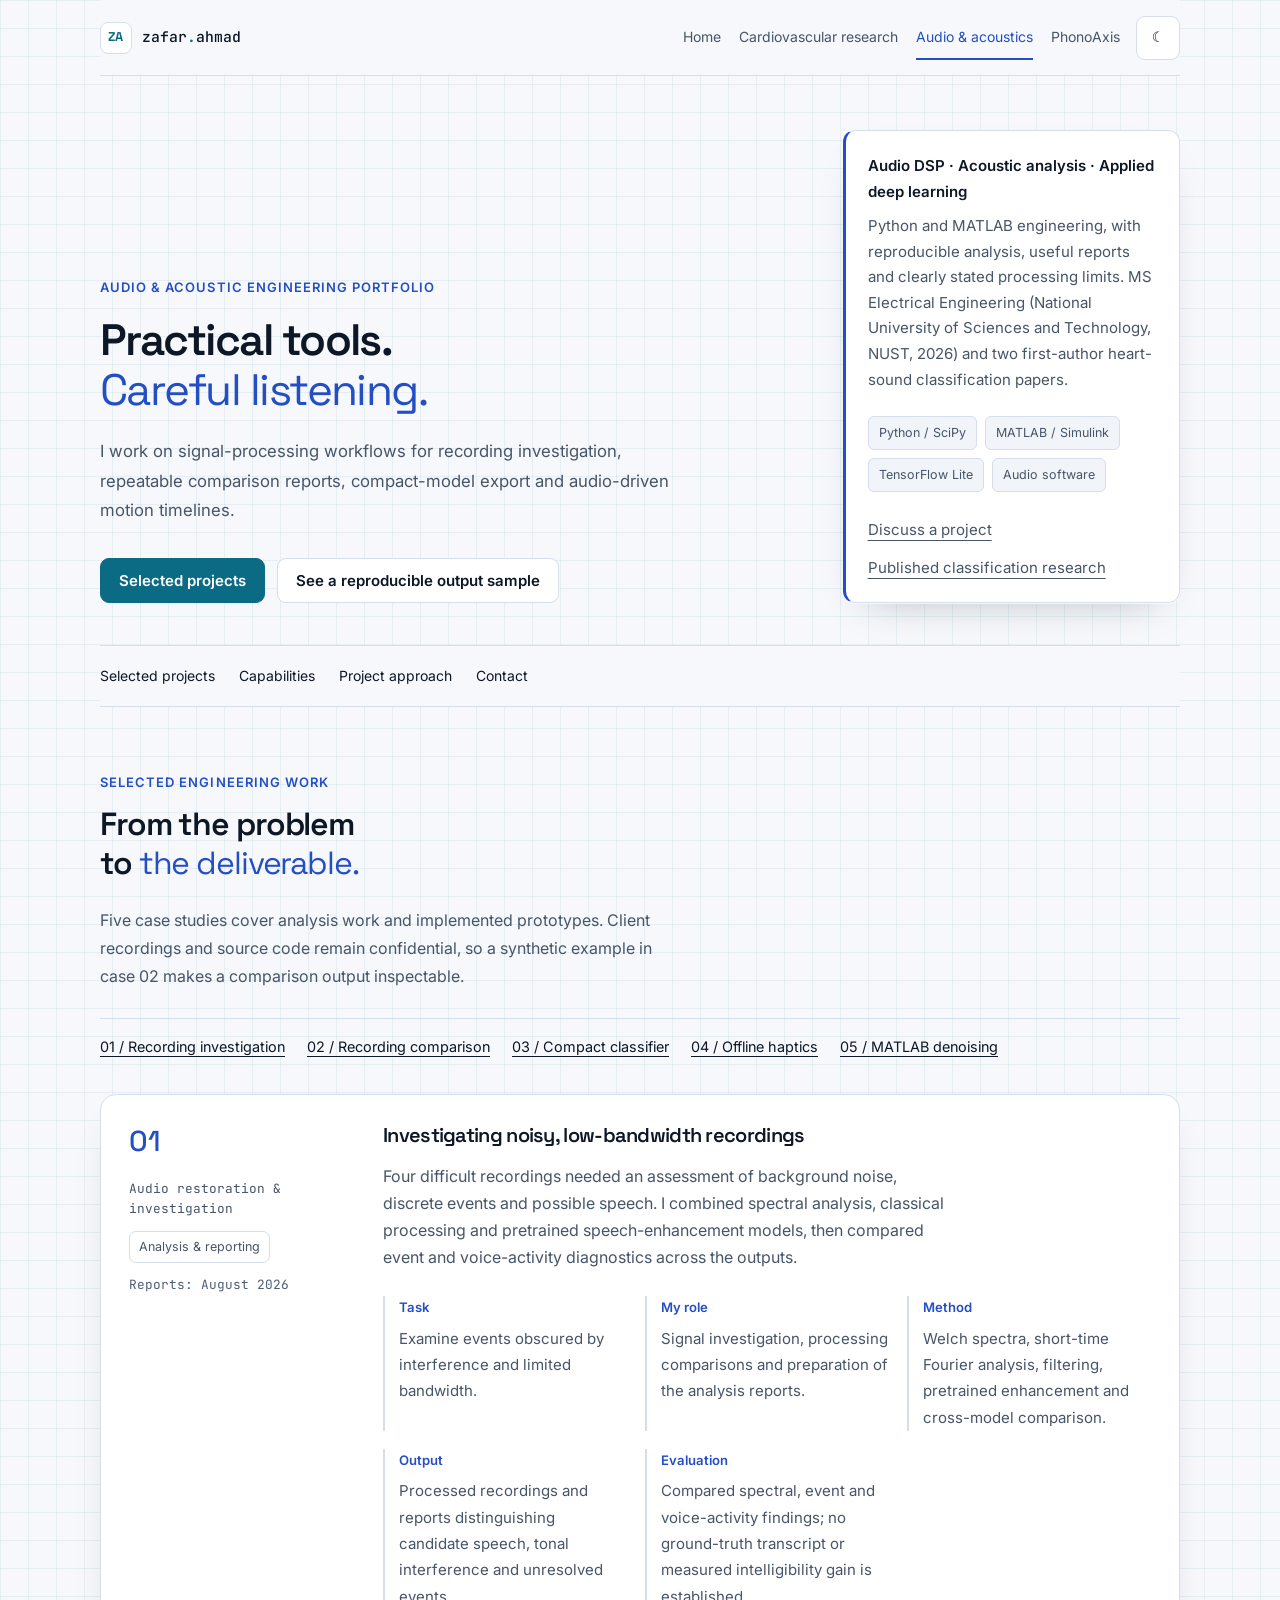
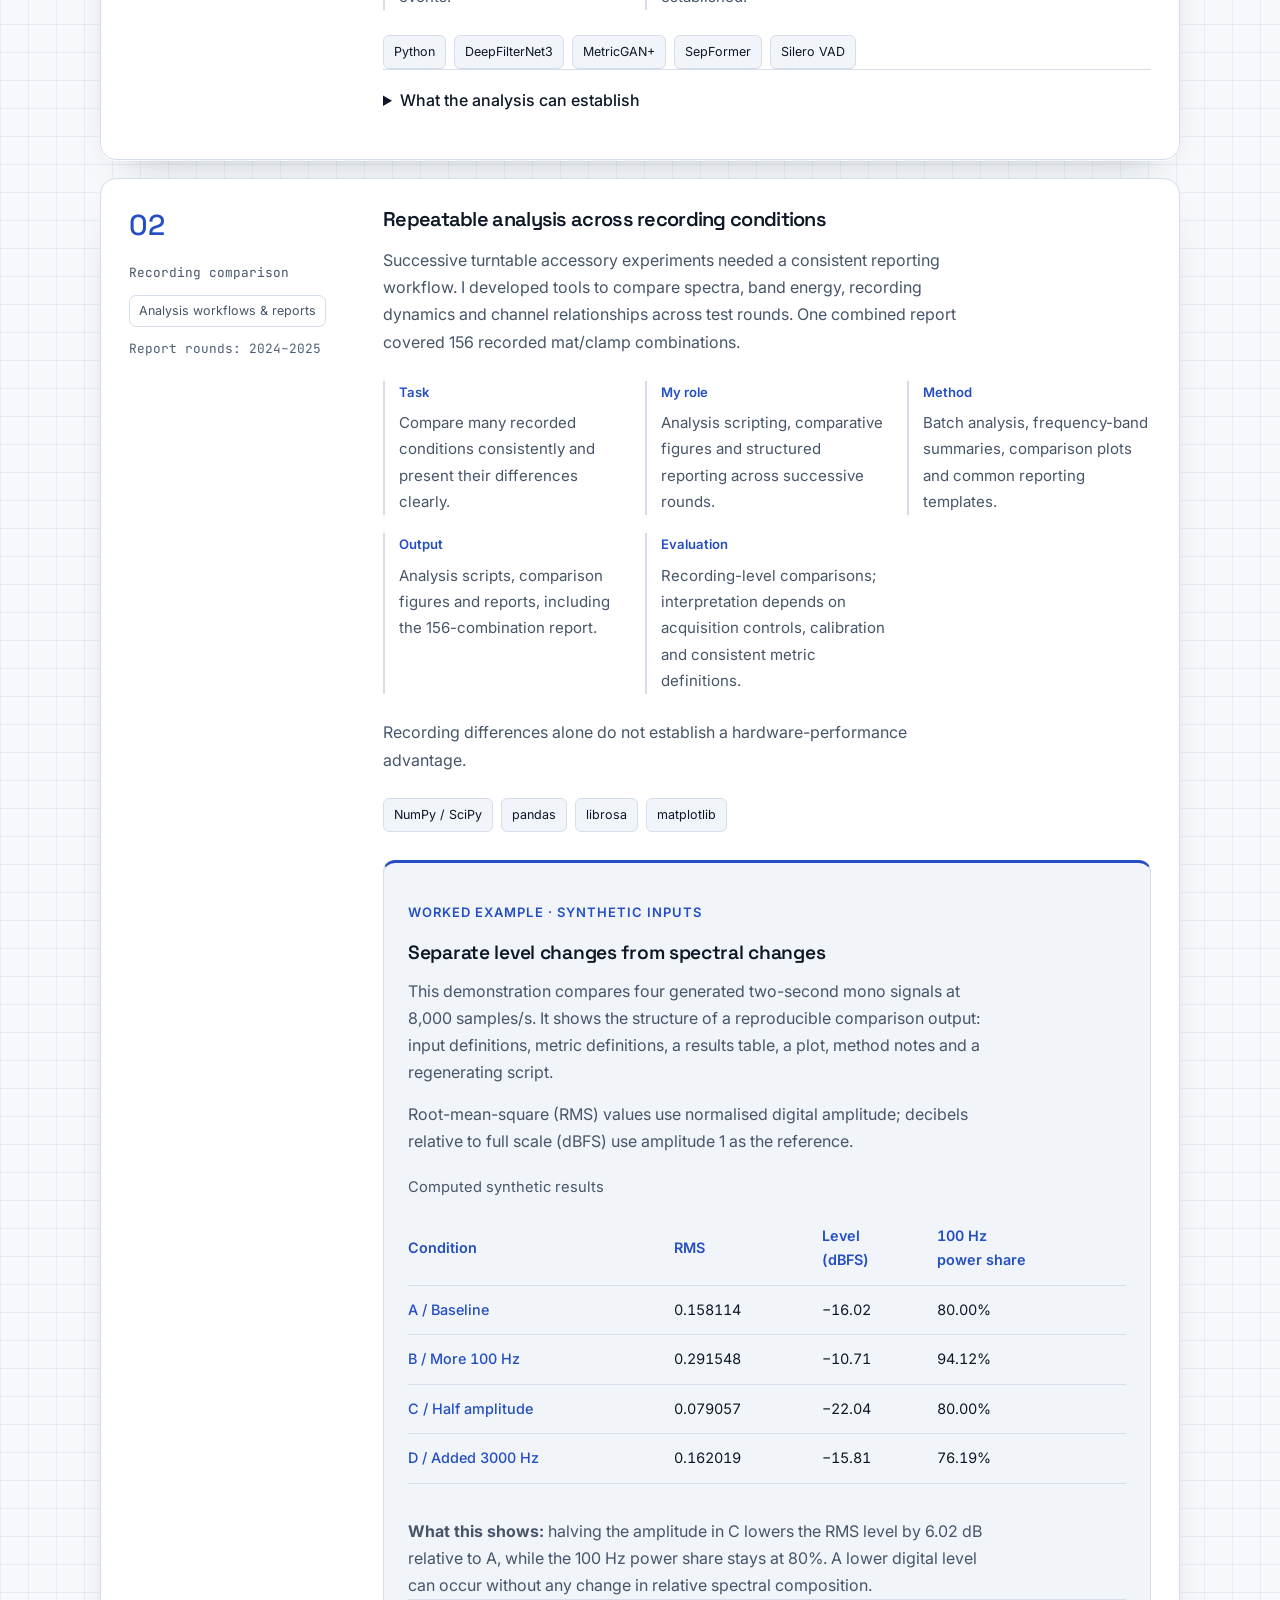
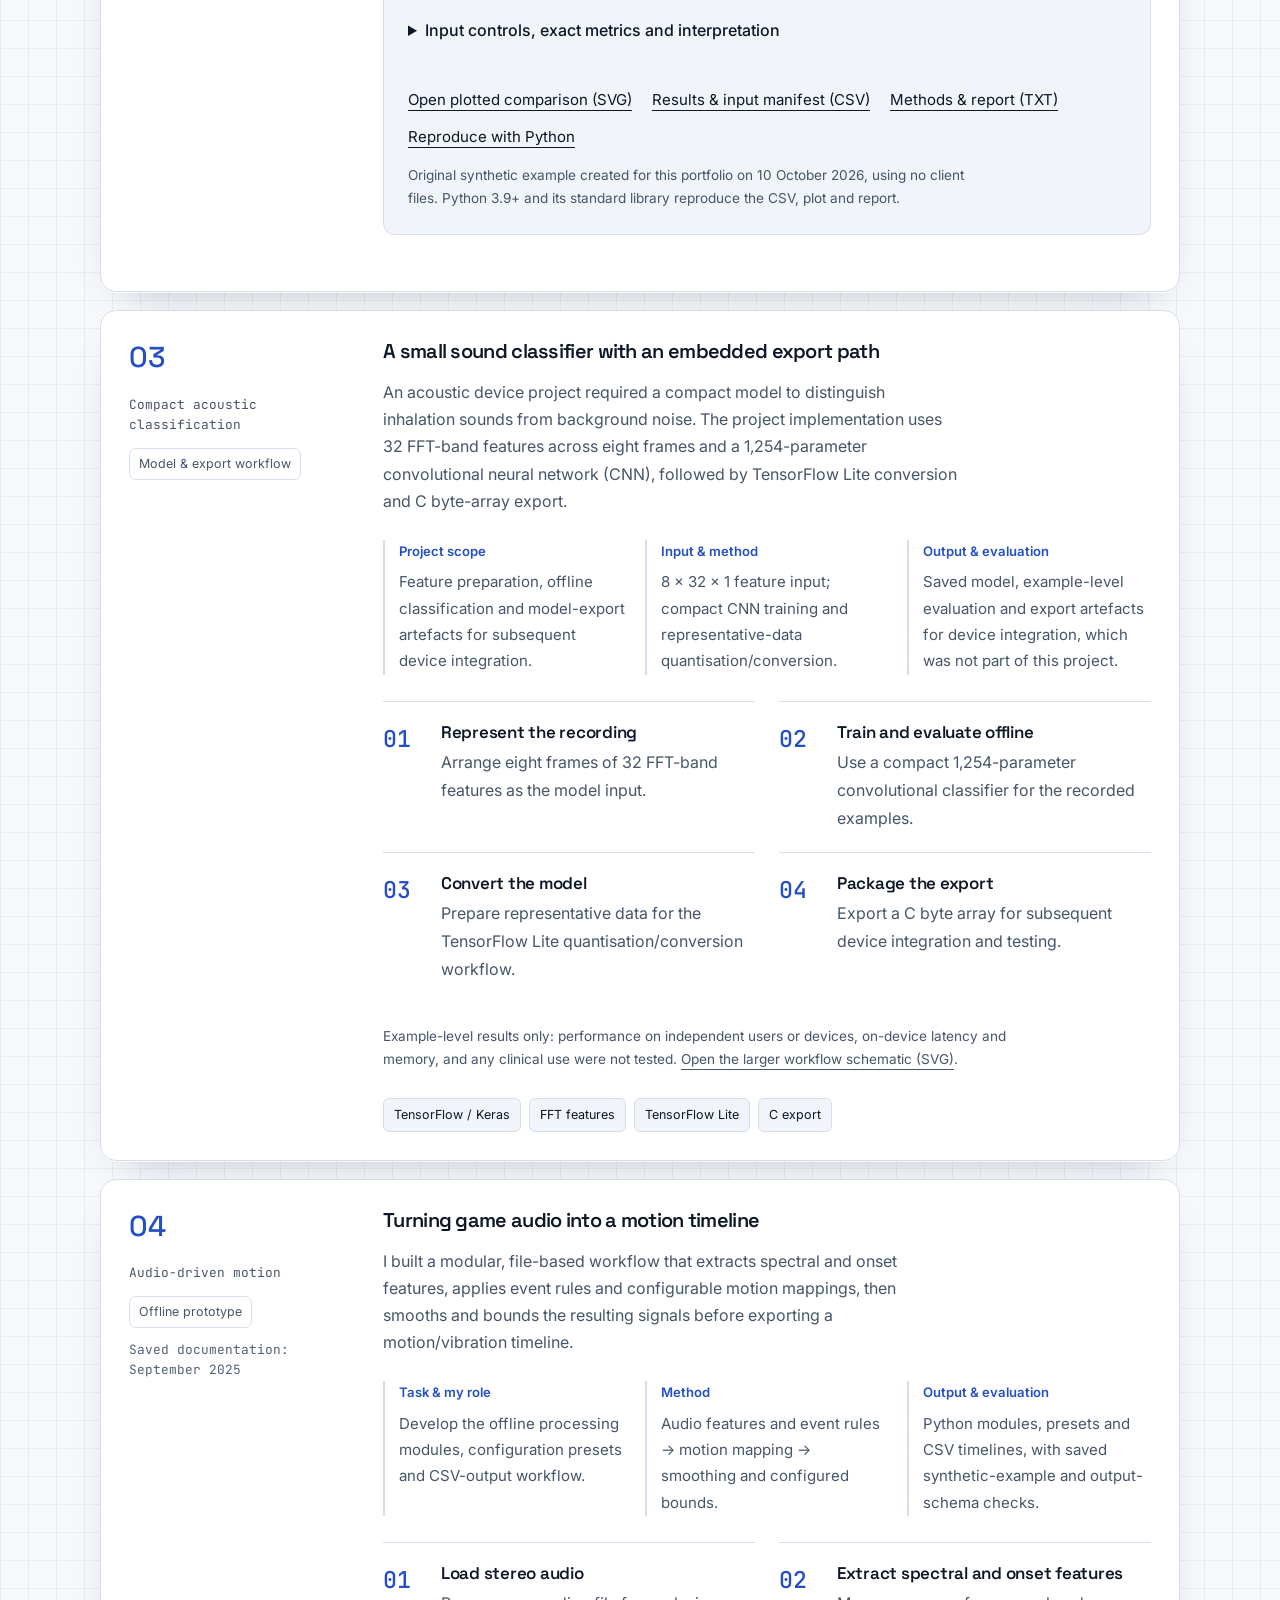
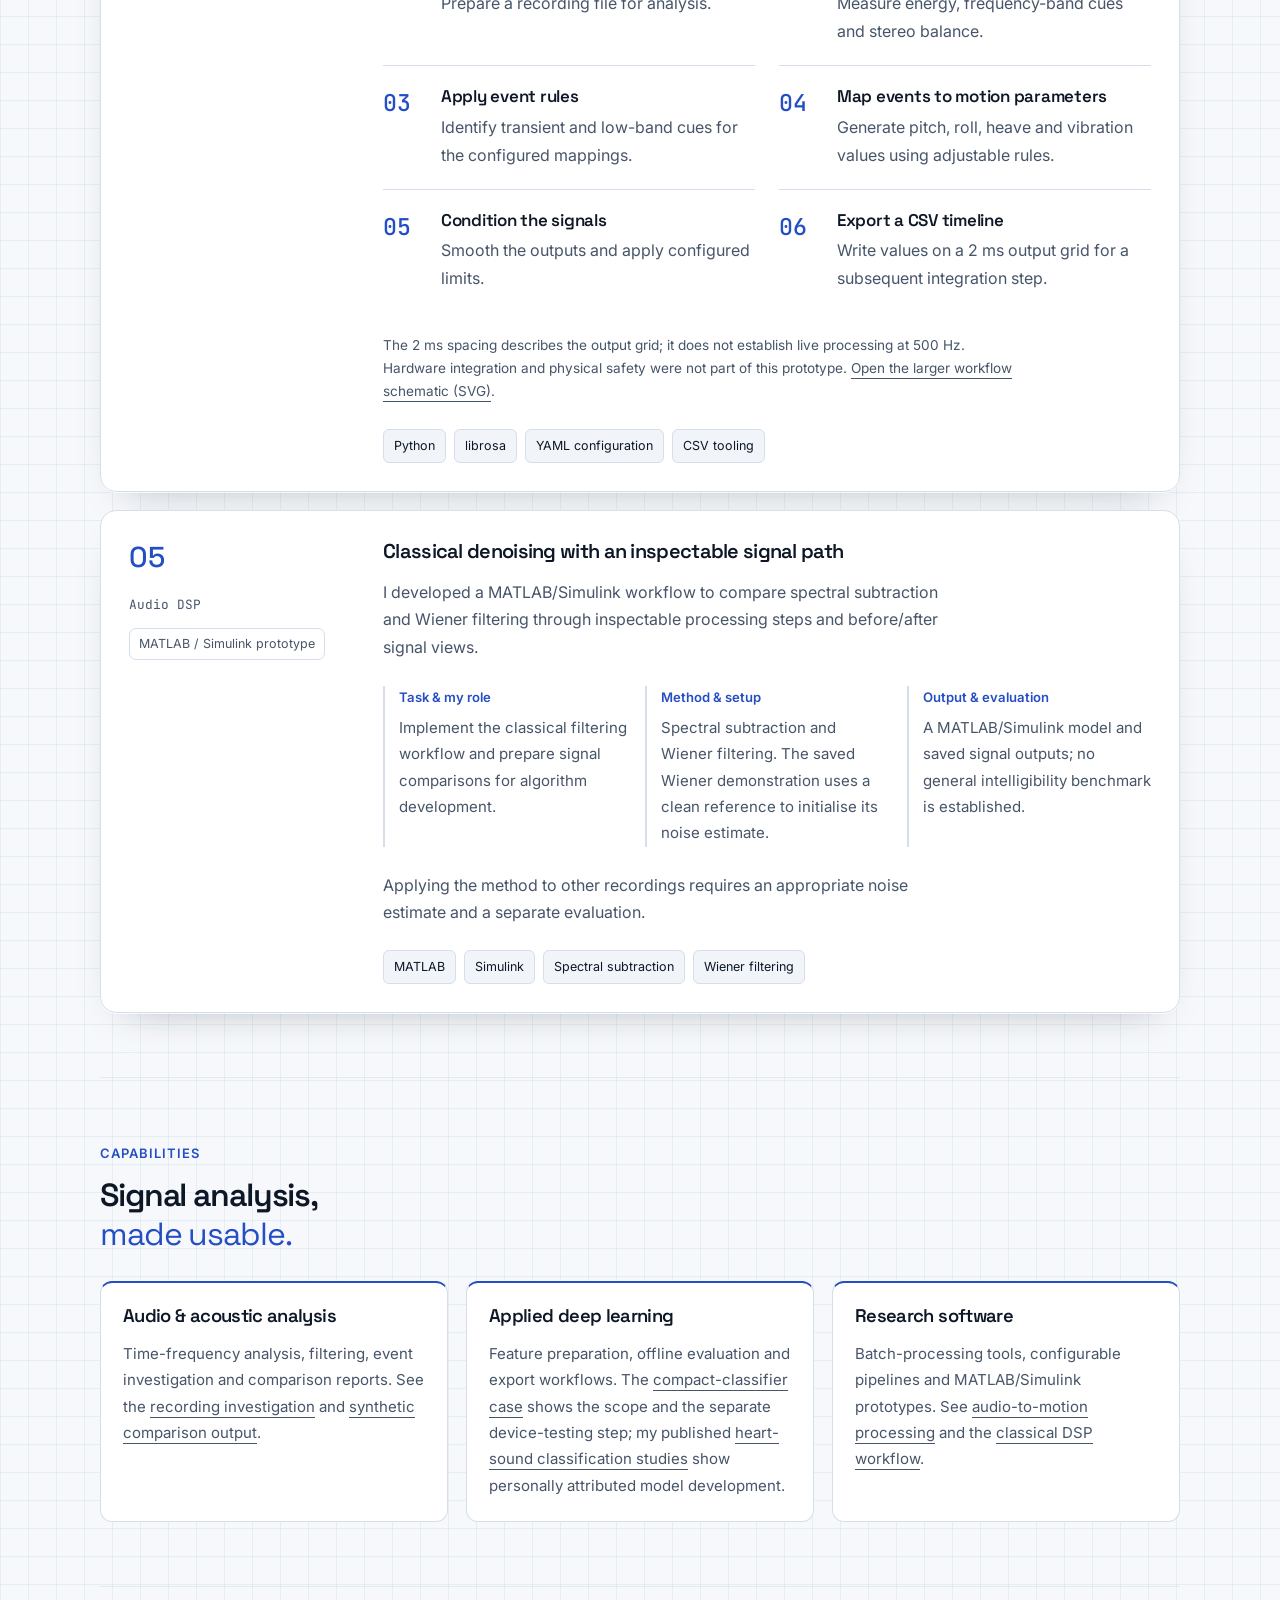
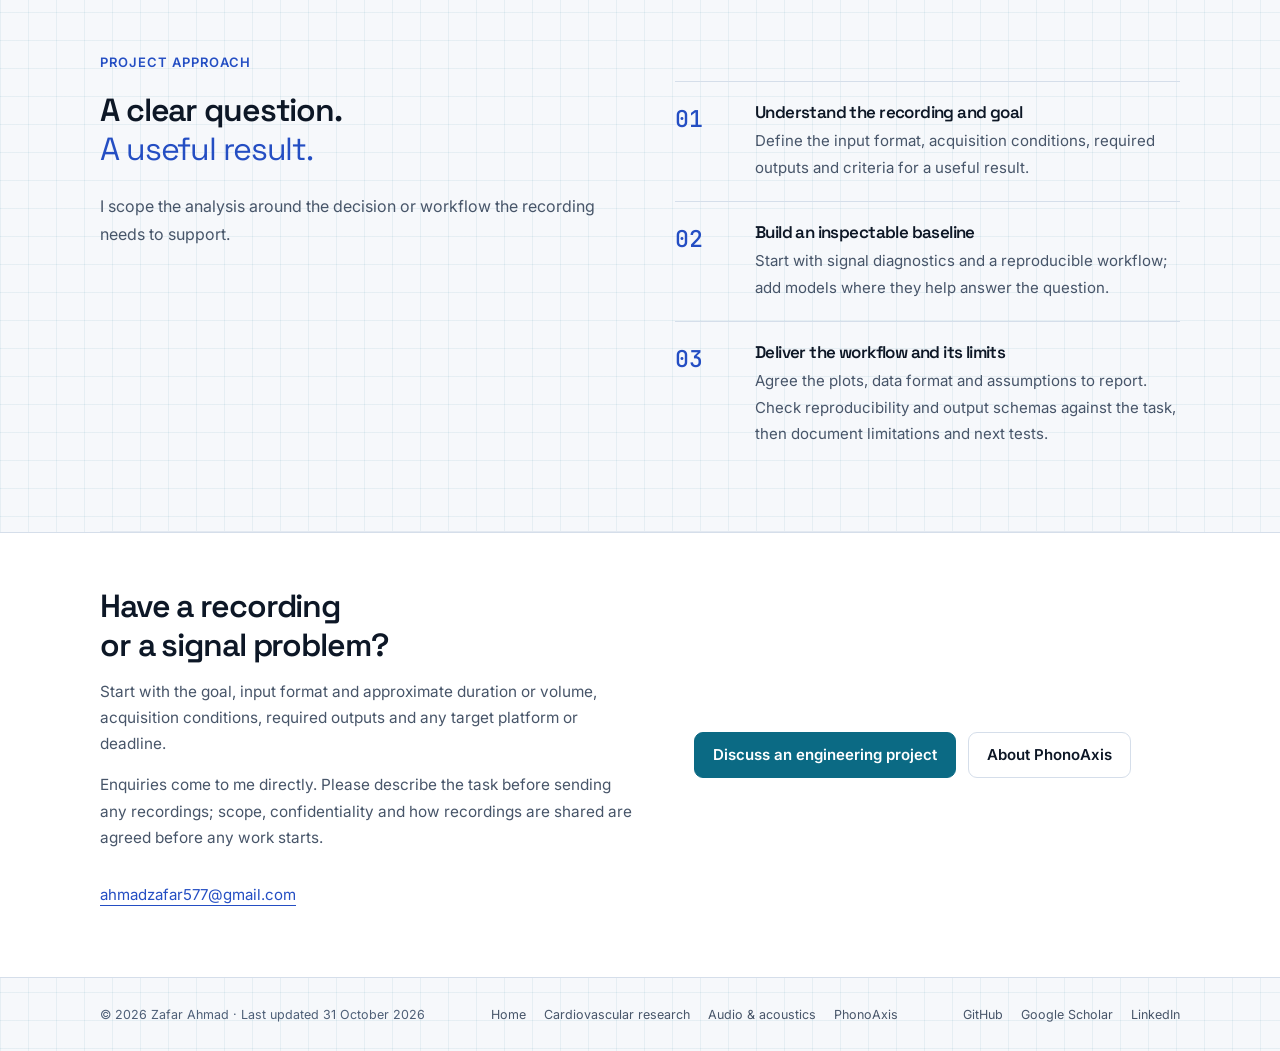
==== commit 5314c9f7: "Raise the profile to a research-first standard after a nine-role review Homepage: identity header (n" ====
--- a/audio.html
+++ b/audio.html
@@ -8,7 +8,7 @@
   <meta name="theme-color" content="#0a0e14">
   <link rel="canonical" href="https://zafar-ahmad-5359.github.io/audio.html">
   <meta property="og:type" content="website">
-  <meta property="og:site_name" content="Zafar Ahmad · PhonoAxis">
+  <meta property="og:site_name" content="Zafar Ahmad">
   <meta property="og:title" content="Zafar Ahmad — Audio &amp; Acoustic Engineering">
   <meta property="og:description" content="Five signal-processing cases, clearly scoped outputs and a reproducible synthetic recording-comparison example.">
   <meta property="og:url" content="https://zafar-ahmad-5359.github.io/audio.html">
@@ -18,12 +18,13 @@
   <meta property="og:image:alt" content="Zafar Ahmad: cardiovascular signal processing and deep learning. Two first-author conference papers, ESC Congress 2026 presentations, and routes to research, audio engineering and PhonoAxis.">
   <meta name="twitter:card" content="summary_large_image">
   <meta name="twitter:title" content="Zafar Ahmad — Audio &amp; Acoustic Engineering">
-  <meta name="twitter:description" content="Five signal-processing cases and an original reproducible recording-comparison example.">
+  <meta name="twitter:description" content="Five signal-processing cases and a reproducible recording-comparison example.">
   <meta name="twitter:image" content="https://zafar-ahmad-5359.github.io/assets/portfolio-social-preview.png">
   <meta name="twitter:image:alt" content="Zafar Ahmad: cardiovascular signal processing and deep learning. Two first-author conference papers, ESC Congress 2026 presentations, and routes to research, audio engineering and PhonoAxis.">
   <link rel="icon" type="image/svg+xml" href="data:image/svg+xml,%3Csvg xmlns='http://www.w3.org/2000/svg' viewBox='0 0 32 32'%3E%3Crect width='32' height='32' rx='5' fill='%23192321'/%3E%3Cpath d='M6 17h5l3-9 4 16 3-7h5' fill='none' stroke='%23f5f5f2' stroke-width='2'/%3E%3C/svg%3E">
   <script src="theme.js"></script><link rel="preconnect" href="https://fonts.googleapis.com"><link rel="preconnect" href="https://fonts.gstatic.com" crossorigin>
   <link rel="stylesheet" href="https://fonts.googleapis.com/css2?family=Inter:wght@400;500;600&amp;family=JetBrains+Mono:wght@400;500&amp;family=Space+Grotesk:wght@500;600;700&amp;display=swap" media="print" onload="this.media='all'"><noscript><link rel="stylesheet" href="https://fonts.googleapis.com/css2?family=Inter:wght@400;500;600&amp;family=JetBrains+Mono:wght@400;500&amp;family=Space+Grotesk:wght@500;600;700&amp;display=swap"></noscript>
+  <link rel="stylesheet" href="tokens.css">
   <link rel="stylesheet" href="styles.css">
   <link rel="stylesheet" href="portfolio-theme.css"><script src="app.js" defer></script>
 </head>
@@ -45,14 +46,14 @@
       </div>
       <aside class="hero-aside">
         <strong>Audio DSP · Acoustic analysis · Applied deep learning</strong>
-        <p>Python and MATLAB engineering, with reproducible analysis, useful reports and clearly stated processing limits. MS Electrical Engineering (NUST, 2026) and two first-author signal-classification conference papers.</p>
+        <p>Python and MATLAB engineering, with reproducible analysis, useful reports and clearly stated processing limits. MS Electrical Engineering (National University of Sciences and Technology, NUST, 2026) and two first-author heart-sound classification papers.</p>
         <div class="tag-list"><span class="tag">Python / SciPy</span><span class="tag">MATLAB / Simulink</span><span class="tag">TensorFlow Lite</span><span class="tag">Audio software</span></div>
         <div class="inline-links"><a class="text-link" href="#contact">Discuss a project</a><a class="text-link" href="research.html#heart-sound-studies">Published classification research</a></div>
       </aside>
     </section>
     <nav class="section-nav shell" aria-label="Engineering page sections"><a href="#projects">Selected projects</a><a href="#capabilities">Capabilities</a><a href="#process">Project approach</a><a href="#contact">Contact</a></nav>
     <section id="projects" class="section shell" aria-labelledby="projects-title">
-      <div class="section-top"><div><p class="section-label">Selected engineering work</p><h2 id="projects-title">From the problem<br>to <em>the deliverable.</em></h2><p class="section-intro">Five case studies cover analysis work and implemented prototypes. Client recordings and source code remain confidential, so an original synthetic example in case 02 makes a comparison output inspectable.</p></div></div>
+      <div class="section-top"><div><p class="section-label">Selected engineering work</p><h2 id="projects-title">From the problem<br>to <em>the deliverable.</em></h2><p class="section-intro">Five case studies cover analysis work and implemented prototypes. Client recordings and source code remain confidential, so a synthetic example in case 02 makes a comparison output inspectable.</p></div></div>
       <nav class="case-index" aria-label="Audio case studies"><a href="#restoration">01 / Recording investigation</a><a href="#acoustic-comparison">02 / Recording comparison</a><a href="#compact-classifier">03 / Compact classifier</a><a href="#haptics">04 / Offline haptics</a><a href="#matlab-denoising">05 / MATLAB denoising</a></nav>
 
       <article id="restoration" class="project">
@@ -88,9 +89,9 @@
           <div class="tag-list"><span class="tag">NumPy / SciPy</span><span class="tag">pandas</span><span class="tag">librosa</span><span class="tag">matplotlib</span></div>
 
           <aside id="comparison-demo" class="demo-block" aria-labelledby="comparison-demo-title">
-            <p class="eyebrow">Original public example · Synthetic inputs</p>
+            <p class="eyebrow">Worked example · synthetic inputs</p>
             <h4 id="comparison-demo-title">Separate level changes from spectral changes</h4>
-            <p>This original demonstration compares four generated two-second mono signals at 8,000 samples/s. It shows the structure of a reproducible comparison output: input definitions, metric definitions, a results table, a plot, method notes and a regenerating script. It is independent of the client study above.</p>
+            <p>This demonstration compares four generated two-second mono signals at 8,000 samples/s. It shows the structure of a reproducible comparison output: input definitions, metric definitions, a results table, a plot, method notes and a regenerating script.</p>
             <p>Root-mean-square (RMS) values use normalised digital amplitude; decibels relative to full scale (dBFS) use amplitude 1 as the reference.</p>
             <p class="table-scroll-hint small-print">On narrow screens, scroll the table sideways to see every column.</p>
             <div class="table-wrap" role="region" aria-label="Synthetic recording-comparison results" tabindex="0">
@@ -121,11 +122,11 @@
         <div class="project-meta"><span class="project-number">03</span><span>Compact acoustic classification</span><span class="badge">Model &amp; export workflow</span></div>
         <div class="project-content">
           <h3>A small sound classifier with an embedded export path</h3>
-          <p>An acoustic device project required a compact model to distinguish inhalation sounds from background noise. The project implementation uses 32 FFT-band features across eight frames and a 1,254-parameter convolutional network, followed by TensorFlow Lite conversion and C byte-array export.</p>
+          <p>An acoustic device project required a compact model to distinguish inhalation sounds from background noise. The project implementation uses 32 FFT-band features across eight frames and a 1,254-parameter convolutional neural network (CNN), followed by TensorFlow Lite conversion and C byte-array export.</p>
           <dl class="facts">
             <div><dt>Project scope</dt><dd>Feature preparation, offline classification and model-export artefacts for subsequent device integration.</dd></div>
             <div><dt>Input &amp; method</dt><dd>8 × 32 × 1 feature input; compact CNN training and representative-data quantisation/conversion.</dd></div>
-            <div><dt>Output &amp; evaluation</dt><dd>Saved model, example-level evaluation and export artefacts prepared for a separate integration step.</dd></div>
+            <div><dt>Output &amp; evaluation</dt><dd>Saved model, example-level evaluation and export artefacts for device integration, which was not part of this project.</dd></div>
           </dl>
           <figure>
             <ol class="steps method-outline" aria-label="Compact classifier workflow">
@@ -134,7 +135,7 @@
               <li><div><h4>Convert the model</h4><p>Prepare representative data for the TensorFlow Lite quantisation/conversion workflow.</p></div></li>
               <li><div><h4>Package the export</h4><p>Export a C byte array for subsequent device integration and testing.</p></div></li>
             </ol>
-            <figcaption>Original explanation of the project workflow. Example-level results do not establish performance on independent users or devices. Target-hardware latency, memory and clinical performance require separate tests. <a class="text-link" href="assets/compact-audio-classifier-method.svg">Open the larger workflow schematic (SVG)<span class="visually-hidden">: compact classifier</span></a>.</figcaption>
+            <figcaption>Example-level results only: performance on independent users or devices, on-device latency and memory, and any clinical use were not tested. <a class="text-link" href="assets/compact-audio-classifier-method.svg">Open the larger workflow schematic (SVG)<span class="visually-hidden">: compact classifier</span></a>.</figcaption>
           </figure>
           <div class="tag-list"><span class="tag">TensorFlow / Keras</span><span class="tag">FFT features</span><span class="tag">TensorFlow Lite</span><span class="tag">C export</span></div>
         </div>
@@ -159,7 +160,7 @@
               <li><div><h4>Condition the signals</h4><p>Smooth the outputs and apply configured limits.</p></div></li>
               <li><div><h4>Export a CSV timeline</h4><p>Write values on a 2 ms output grid for a subsequent integration step.</p></div></li>
             </ol>
-            <figcaption>Original method explanation. The 2 ms spacing describes the output grid; it does not establish live processing at 500 Hz. Hardware integration and physical safety remain separate validation tasks. <a class="text-link" href="assets/offline-audio-haptics-method.svg">Open the larger workflow schematic (SVG)<span class="visually-hidden">: offline audio-to-haptics</span></a>.</figcaption>
+            <figcaption>The 2 ms spacing describes the output grid; it does not establish live processing at 500 Hz. Hardware integration and physical safety were not part of this prototype. <a class="text-link" href="assets/offline-audio-haptics-method.svg">Open the larger workflow schematic (SVG)<span class="visually-hidden">: offline audio-to-haptics</span></a>.</figcaption>
           </figure>
           <div class="tag-list"><span class="tag">Python</span><span class="tag">librosa</span><span class="tag">YAML configuration</span><span class="tag">CSV tooling</span></div>
         </div>
@@ -200,12 +201,12 @@
     </section>
     <section id="contact" class="contact" aria-labelledby="contact-title">
       <div class="shell">
-        <div><h2 id="contact-title">Have a recording<br>or a signal problem?</h2><p>Start with the goal, input format and approximate duration or volume, acquisition conditions, required outputs and any target platform or deadline.</p><p>Please describe the task before sending any recordings; we can then agree the scope and how recordings will be shared and handled.</p><p><a class="contact-email" href="mailto:ahmadzafar577@gmail.com">ahmadzafar577@gmail.com</a></p></div>
-        <div class="hero-actions"><a class="button" href="mailto:ahmadzafar577@gmail.com?subject=Audio%20or%20signal-processing%20project&amp;body=Goal%3A%20%0D%0AInput%20format%20and%20approximate%20duration%20or%20volume%3A%20%0D%0AAcquisition%20conditions%3A%20%0D%0ARequired%20outputs%3A%20%0D%0ATarget%20platform%20or%20deadline%3A%20%0D%0AAny%20confidentiality%20or%20data-handling%20constraints%3A%20">Discuss a project</a><a class="button secondary" href="startup.html#work">PhonoAxis services</a></div>
+        <div><h2 id="contact-title">Have a recording<br>or a signal problem?</h2><p>Start with the goal, input format and approximate duration or volume, acquisition conditions, required outputs and any target platform or deadline.</p><p>Enquiries come to me directly. Please describe the task before sending any recordings; scope, confidentiality and how recordings are shared are agreed before any work starts.</p><p><a class="contact-email" href="mailto:ahmadzafar577@gmail.com">ahmadzafar577@gmail.com</a></p></div>
+        <div class="hero-actions"><a class="button" href="mailto:ahmadzafar577@gmail.com?subject=Audio%20or%20signal-processing%20project&amp;body=Goal%3A%20%0D%0AInput%20format%20and%20approximate%20duration%20or%20volume%3A%20%0D%0AAcquisition%20conditions%3A%20%0D%0ARequired%20outputs%3A%20%0D%0ATarget%20platform%20or%20deadline%3A%20%0D%0AAny%20confidentiality%20or%20data-handling%20constraints%3A%20">Discuss an engineering project</a><a class="button secondary" href="startup.html">About PhonoAxis</a></div>
       </div>
     </section>
   </main>
-  <footer class="footer shell"><span>© 2026 Zafar Ahmad</span><nav class="footer-links footer-routes" aria-label="Footer pages"><a href="index.html">Home</a><a href="research.html">Cardiovascular research</a><a href="audio.html">Audio &amp; acoustics</a><a href="startup.html">PhonoAxis</a></nav><div class="footer-links"><a href="https://github.com/ZAFAR-AHMAD-5359">GitHub</a><a href="https://scholar.google.com/citations?user=D5W9TVwAAAAJ&amp;hl=en">Google Scholar</a><a href="https://www.linkedin.com/in/zafar-ahmad-ab87b6183/">LinkedIn</a></div></footer>
+  <footer class="footer shell"><span>© 2026 Zafar Ahmad · Last updated 31 October 2026</span><nav class="footer-links footer-routes" aria-label="Footer pages"><a href="index.html">Home</a><a href="research.html">Cardiovascular research</a><a href="audio.html">Audio &amp; acoustics</a><a href="startup.html">PhonoAxis</a></nav><div class="footer-links"><a href="https://github.com/ZAFAR-AHMAD-5359">GitHub</a><a href="https://scholar.google.com/citations?user=D5W9TVwAAAAJ&amp;hl=en">Google Scholar</a><a href="https://www.linkedin.com/in/zafar-ahmad-ab87b6183/">LinkedIn</a></div></footer>
 </body>
 </html>
 
--- a/tokens.css
+++ b/tokens.css
@@ -0,0 +1,76 @@
+/* One token sheet for every route: palette, type scale, measure, shape. Loaded before the page stylesheets. */
+:root,
+:root[data-theme="dark"] {
+  --bg: #0a0e14;
+  --bg-2: #0d121a;
+  --surface: #111824;
+  --surface-2: #151e2c;
+  --border: #223044;
+  --border-soft: #1a2535;
+  --border-strong: #324560;
+  --text: #e6edf3;
+  --muted: #95a3b6;
+  --faint: #8a99ae;
+  --brand: #22d3ee;
+  --brand-ink: #04141a;
+  --sig-ecg: #fb7185;
+  --sig-pcg: var(--brand);
+  --sig-ppg: #d9accc;
+  --sig-imu: #95a3b6;
+  --accent-audio: #78baff;
+  --ok: #34d399;
+  --warn: #fbbf24;
+  --fig-guide: #6f8299;
+  --fig-grid: #223044;
+  --fig-box: #151e2c;
+  --grid: rgba(34, 211, 238, .055);
+  --shadow: 0 1px 0 rgba(255, 255, 255, .03), 0 18px 40px -24px rgba(0, 0, 0, .8);
+  color-scheme: dark;
+}
+:root[data-theme="light"] {
+  --bg: #f6f8fb;
+  --bg-2: #eef2f7;
+  --surface: #ffffff;
+  --surface-2: #f1f4f9;
+  --border: #d5deea;
+  --border-soft: #e3e9f1;
+  --border-strong: #b9c6d6;
+  --text: #0d1726;
+  --muted: #475569;
+  --faint: #4e5f77;
+  --brand: #0b6a84;
+  --brand-ink: #ffffff;
+  --sig-ecg: #be123c;
+  --sig-pcg: var(--brand);
+  --sig-ppg: #704260;
+  --sig-imu: #64748b;
+  --accent-audio: #244ec3;
+  --ok: #047857;
+  --warn: #a1480a;
+  --fig-guide: #8292a8;
+  --fig-grid: #d5deea;
+  --fig-box: #f3f6fa;
+  --grid: rgba(14, 116, 144, .07);
+  --shadow: 0 1px 0 rgba(255, 255, 255, .8), 0 18px 40px -26px rgba(15, 23, 42, .35);
+  color-scheme: light;
+}
+:root {
+  /* Nine-step type scale on a 16 px root; 12.5 px is the floor. */
+  --fs-100: .78125rem;
+  --fs-200: .8125rem;
+  --fs-300: .875rem;
+  --fs-400: 1rem;
+  --fs-500: 1.125rem;
+  --fs-600: 1.25rem;
+  --fs-700: 1.5rem;
+  --fs-800: 2rem;
+  --fs-900: clamp(2rem, 4vw, 2.75rem);
+  --measure: 36rem;
+  --measure-wide: 40rem;
+  --sans: 'Inter', system-ui, -apple-system, 'Segoe UI', Roboto, Arial, sans-serif;
+  --display: 'Space Grotesk', 'Inter', system-ui, sans-serif;
+  --mono: 'JetBrains Mono', ui-monospace, SFMono-Regular, Menlo, Consolas, monospace;
+  --r-1: 6px;
+  --r-2: 10px;
+  --r-3: 14px;
+}
--- a/styles.css
+++ b/styles.css
@@ -1,5 +1,5 @@
 /* Fonts (Jost, Newsreader) load from each page head without blocking first paint. */
-:root{--paper:#f5f5f2;--ink:#192321;--muted:#59635f;--accent:#a72439;--red:#a72439;--line:#d5d9d2;--dark:#172720;--serif:'Newsreader',Georgia,serif;--sans:'Jost','Helvetica Neue',Arial,sans-serif;--shell:1200px}
+:root{--paper:#f5f5f2;--ink:#192321;--accent:#a72439;--red:#a72439;--line:#d5d9d2;--dark:#172720;--serif:'Newsreader',Georgia,serif;--sans:'Jost','Helvetica Neue',Arial,sans-serif;--shell:1200px}
 *{box-sizing:border-box}html{scroll-behavior:smooth;scroll-padding-top:100px}body{margin:0;background:var(--paper);color:var(--ink);font:400 1.0625rem/1.65 var(--sans);-webkit-font-smoothing:antialiased}body.audio-page{--accent:#244ec3}body.startup-page{--accent:#704260}a{color:inherit;text-decoration:none}p a:not(.button),.text-link{text-decoration:underline;text-underline-offset:5px;text-decoration-color:var(--line)}a:hover{color:var(--accent)}button{font:inherit;cursor:pointer}a:focus-visible,button:focus-visible,summary:focus-visible{outline:3px solid var(--accent);outline-offset:5px}img{display:block;max-width:100%;height:auto}h1,h2,h3,p,figure{margin:0}h1,h2{font-family:var(--serif);font-weight:400;letter-spacing:-.04em;line-height:1.08}h1{font-size:clamp(3.4rem,6.1vw,5.6rem)}h2{font-size:clamp(2.5rem,4vw,3.7rem)}h3{font-size:1.4rem;line-height:1.3;font-weight:500}h1 em,h2 em{color:var(--accent);font-weight:400}p{overflow-wrap:break-word}::selection{background:#eac5c8;color:var(--ink)}.shell,.section-shell{width:min(var(--shell),calc(100% - 96px));margin-inline:auto}.skip-link{position:absolute;top:-100px;left:20px;z-index:99;background:var(--ink);color:white;padding:12px}.skip-link:focus{top:12px}.site-header{display:flex;align-items:center;justify-content:space-between;gap:30px;min-height:94px;border-bottom:1px solid var(--line);position:relative;z-index:10}.wordmark{font-family:var(--serif);font-size:1.8rem;line-height:1;letter-spacing:-.04em}.wordmark span{color:var(--accent)}.site-header nav{display:flex;gap:27px;align-items:center;font-size:.94rem}.site-header nav a{padding:10px 0;border-bottom:2px solid transparent}.site-header nav a[aria-current=page]{border-color:var(--accent);color:var(--accent)}.menu-toggle{display:none;background:none;border:1px solid var(--line);padding:7px 13px;color:var(--ink);font-size:1rem}.eyebrow,.section-label,.tiny-label{font-size:.875rem;letter-spacing:.09em;text-transform:uppercase;font-weight:500;color:var(--accent)}.eyebrow{margin-bottom:25px}.home-hero{padding:72px 0 64px;display:grid;grid-template-columns:1.15fr 1fr;gap:60px;align-items:center}.home-hero h1{font-size:clamp(3.3rem,5.6vw,5.3rem)}.hero-copy{font-size:1.18rem;color:var(--muted);max-width:600px;margin-top:26px}.hero-copy strong{color:var(--ink);font-weight:500}.hero-actions{display:flex;gap:12px;flex-wrap:wrap;margin-top:32px}.button{display:inline-flex;align-items:center;justify-content:center;padding:12px 22px;border:1px solid var(--ink);background:var(--ink);color:var(--paper);font-weight:500;line-height:1.4;font-size:1rem;min-height:48px}.button:hover{background:var(--accent);border-color:var(--accent);color:white}.button.secondary{background:transparent;color:var(--ink);border-color:var(--line)}.button.secondary:hover{border-color:var(--accent);color:var(--accent)}.hero-photo{position:relative;margin:0}.hero-photo img{width:100%;aspect-ratio:4/4.15;object-fit:cover;object-position:72% center}.hero-photo figcaption{background:var(--ink);color:#fff;padding:18px 22px;font-size:.9rem;line-height:1.5}.hero-photo figcaption span{display:block;color:#b9c4bd;font-size:.85rem;margin-top:3px}.proof-strip{display:grid;grid-template-columns:repeat(3,1fr);border-top:1px solid var(--line);border-bottom:1px solid var(--line);padding:25px 0;gap:25px}.proof-strip strong{display:block;font-weight:500;font-size:1.08rem}.proof-strip span{color:var(--muted);font-size:.94rem}.section{padding:88px 0;border-bottom:1px solid var(--line)}.section-top{display:flex;justify-content:space-between;align-items:flex-end;gap:40px;margin-bottom:38px}.section-top h2{max-width:770px}.section-top .section-label{margin-bottom:18px}.section-intro{font-size:1.12rem;color:var(--muted);max-width:650px;margin-top:24px}.portfolio-grid{display:grid;grid-template-columns:repeat(3,1fr);gap:0;border-top:1px solid var(--line);border-bottom:1px solid var(--line)}.portfolio-card{padding:34px 30px 38px 0;position:relative}.portfolio-card+ .portfolio-card{padding-left:30px;border-left:1px solid var(--line)}.portfolio-card .number{font:400 2.7rem var(--serif);color:var(--accent);display:block;margin-bottom:27px}.portfolio-card p{margin:18px 0 26px;color:var(--muted)}.portfolio-card .text-link{font-weight:500;display:inline-block}.blue{--accent:#244ec3}.plum{--accent:#704260}.split{display:grid;grid-template-columns:1fr 1fr;gap:70px}.split p+ p{margin-top:20px}.split .body-copy{color:var(--muted)}.tag-list{display:flex;flex-wrap:wrap;gap:8px;margin-top:24px}.tag{border:1px solid var(--line);font-size:.875rem;padding:5px 10px;line-height:1.45}.feature-link{display:grid;grid-template-columns:140px 1fr;gap:35px;padding:25px 0;border-top:1px solid var(--line)}.feature-link .date{color:var(--accent);font-size:.875rem}.feature-link p{color:var(--muted);margin-top:10px}.page-hero{padding:64px 0 50px;display:grid;grid-template-columns:1.35fr .65fr;gap:60px;align-items:end}.page-hero h1{font-size:clamp(3.1rem,5.4vw,5rem)}.hero-aside{border-left:1px solid var(--line);padding-left:28px;font-size:1rem;color:var(--muted)}.hero-aside strong{display:block;color:var(--ink);font-weight:500;margin-bottom:9px}.section-nav{display:flex;gap:28px;flex-wrap:wrap;border-top:1px solid var(--line);border-bottom:1px solid var(--line);padding:18px 0;font-size:.94rem}.project{padding:38px 0;border-top:1px solid var(--line);display:grid;grid-template-columns:.38fr 1fr;gap:60px}.project:last-child{border-bottom:1px solid var(--line)}.project-meta{color:var(--muted);font-size:.94rem}.project-meta .project-number{display:block;font:400 2.7rem var(--serif);color:var(--accent);margin-bottom:20px}.project-meta .badge{margin:16px 0}.badge{display:inline-block;font-size:.875rem;line-height:1.45;padding:5px 9px;border:1px solid var(--line);color:var(--muted)}.badge.published{border-color:#7c9185;color:#365745}.badge.revision{border-color:#b99d6b;color:#785716}.project-content>p{color:var(--muted);margin:17px 0}.facts{display:grid;grid-template-columns:repeat(3,1fr);gap:20px;margin:25px 0}.facts dt{font-size:.875rem;color:var(--accent);font-weight:500;margin-bottom:6px}.facts dd{margin:0;color:var(--muted);font-size:1rem}.project-content figure{margin:26px 0}.project-content figure img{border:1px solid var(--line);width:100%;background:#fff}.project-content figcaption{font-size:.875rem;color:var(--muted);margin-top:10px}.note{border-left:3px solid var(--accent);padding:14px 20px;background:#fff;margin:22px 0;font-size:1rem;color:var(--muted)}.publication{display:grid;grid-template-columns:130px 1fr;gap:36px;padding:28px 0;border-top:1px solid var(--line)}.publication h3{font-size:1.2rem}.publication p{font-size:1rem;color:var(--muted);margin-top:10px}.pub-links{display:flex;gap:24px;flex-wrap:wrap;margin-top:15px;font-size:.94rem}.publication:last-child{border-bottom:1px solid var(--line)}.timeline{margin-top:30px}.timeline-item{display:grid;grid-template-columns:170px 1fr;gap:35px;padding:25px 0;border-top:1px solid var(--line)}.timeline-item time{color:var(--muted);font-size:.94rem}.timeline-item p{color:var(--muted);margin-top:8px}.details-grid{display:grid;grid-template-columns:repeat(3,1fr);gap:36px}.details-grid h3{margin-bottom:14px}.details-grid p{color:var(--muted)}.status-grid{display:grid;grid-template-columns:repeat(3,1fr);gap:30px;margin-top:35px}.status-grid article{border-top:2px solid var(--accent);padding-top:20px}.status-grid article>span{color:var(--accent);font-size:.875rem;display:block;margin-bottom:15px}.status-grid p{color:var(--muted);margin-top:14px}.contact{background:var(--ink);color:var(--paper);padding:66px 0}.contact .shell{display:grid;grid-template-columns:1.1fr 1fr;gap:60px;align-items:center}.contact h2{font-size:clamp(2.5rem,4vw,3.7rem)}.contact p{margin:15px 0;color:#bfcbc5;max-width:550px}.contact .button{background:var(--paper);color:var(--ink);border-color:var(--paper)}.contact .button.secondary{color:var(--paper);background:transparent;border-color:#63746a}.contact .hero-actions{margin-top:0}.footer{padding:28px 0;display:flex;justify-content:space-between;gap:25px;align-items:center;color:var(--muted);font-size:.875rem}.footer-links{display:flex;gap:22px;flex-wrap:wrap}details{border-top:1px solid var(--line);padding:17px 0}summary{cursor:pointer;font-weight:500}details p{margin-top:13px;color:var(--muted)}.evidence-table{width:100%;border-collapse:collapse;margin:26px 0;font-size:1rem}.evidence-table caption{text-align:left;color:var(--muted);font-size:.94rem;padding-bottom:15px}.evidence-table th{text-align:left;font-weight:500;color:var(--accent)}.evidence-table th,.evidence-table td{padding:13px 12px 13px 0;border-bottom:1px solid var(--line)}.table-wrap{overflow-x:auto}.steps{counter-reset:steps;margin:30px 0 0;padding:0;list-style:none}.steps li{counter-increment:steps;display:grid;grid-template-columns:60px 1fr;gap:20px;padding:20px 0;border-top:1px solid var(--line)}.steps li:before{content:'0' counter(steps);font:400 1.8rem var(--serif);color:var(--accent)}.steps h3{font-size:1.15rem}.steps p{color:var(--muted);margin-top:6px}.pipeline-section{padding:40px 0 80px}.system-figure{margin:0}.small-print{font-size:.875rem;color:var(--muted);margin-top:18px}.inline-links{display:flex;gap:22px;flex-wrap:wrap;margin-top:25px;font-size:1rem}
 .hero-photo img{object-position:right center}.site-header{flex-wrap:wrap;padding-block:20px}header.site-header nav{flex-wrap:wrap;top:100%}h1,h2,h3{overflow-wrap:break-word}.tag{max-width:100%;overflow-wrap:anywhere}
 @media(min-width:1500px){.home-hero{padding-top:90px;padding-bottom:90px}.hero-photo img{aspect-ratio:1.12}}
@@ -82,8 +82,8 @@
 .hero-photo figcaption a:focus-visible{outline-color:#f5f5f2}
 .hero-photo figcaption a{text-decoration-color:currentColor}
 /* Readable measure for long prose on wide screens. */
-.project-content>p,.project-content details p,.publication p,.timeline-item p,.feature-link p,.service-proof p,.demo-block>p,.doctoral-bridge,.ownership-note{max-width:70ch}
-.note{max-width:48rem}
+.project-content>p,.project-content details p,.publication p,.timeline-item p,.feature-link p,.service-proof p,.demo-block>p,.doctoral-bridge,.ownership-note{max-width:var(--measure)}
+.note{max-width:var(--measure)}
 /* In-text links: a visible underline against the paper background. */
 p a:not(.button),dd a,figcaption a{text-decoration-color:var(--muted);text-decoration-thickness:1px}
 .contact p a{text-decoration-color:currentColor}
--- a/portfolio-theme.css
+++ b/portfolio-theme.css
@@ -2,45 +2,26 @@
    Layouts, research copy and illustrative pipeline behaviour remain in their
    existing files. This layer supplies semantic surfaces and theme-aware colour. */
 :root,
-[data-theme="dark"] {
-  --portfolio-bg: #0a0e14;
-  --portfolio-surface: #111824;
-  --portfolio-surface-2: #151e2c;
-  --portfolio-text: #e6edf3;
-  --portfolio-muted: #95a3b6;
-  --portfolio-faint: #8797ad;
-  --portfolio-line: #29384e;
-  --portfolio-soft-line: #1d2b3d;
-  --portfolio-brand: #22d3ee;
-  --portfolio-grid: rgb(34 211 238 / 4%);
-  --portfolio-accent-ink: #08131e;
-  --portfolio-research: #fb91a7;
-  --portfolio-audio: #78baff;
-  --portfolio-venture: #d9accc;
-  --portfolio-success: #70dfb3;
-  --portfolio-review: #f6c56a;
-  --portfolio-shadow: 0 14px 36px -26px rgb(0 0 0 / 75%);
-  color-scheme: dark;
-}
+[data-theme="dark"],
 [data-theme="light"] {
-  --portfolio-bg: #f6f8fb;
-  --portfolio-surface: #ffffff;
-  --portfolio-surface-2: #eef3f8;
-  --portfolio-text: #0d1726;
-  --portfolio-muted: #475569;
-  --portfolio-faint: #5e6e84;
-  --portfolio-line: #d5deea;
-  --portfolio-soft-line: #e3e9f1;
-  --portfolio-brand: #0e7490;
-  --portfolio-grid: rgb(14 116 144 / 5%);
-  --portfolio-accent-ink: #ffffff;
-  --portfolio-research: #a72439;
-  --portfolio-audio: #244ec3;
-  --portfolio-venture: #704260;
-  --portfolio-success: #047857;
-  --portfolio-review: #805316;
-  --portfolio-shadow: 0 14px 36px -27px rgb(15 23 42 / 28%);
-  color-scheme: light;
+  /* Aliases onto the shared token sheet (tokens.css): one palette for every route. */
+  --portfolio-bg: var(--bg);
+  --portfolio-surface: var(--surface);
+  --portfolio-surface-2: var(--surface-2);
+  --portfolio-text: var(--text);
+  --portfolio-muted: var(--muted);
+  --portfolio-faint: var(--faint);
+  --portfolio-line: var(--border);
+  --portfolio-soft-line: var(--border-soft);
+  --portfolio-brand: var(--brand);
+  --portfolio-grid: var(--grid);
+  --portfolio-accent-ink: var(--brand-ink);
+  --portfolio-research: var(--sig-ecg);
+  --portfolio-audio: var(--accent-audio);
+  --portfolio-venture: var(--sig-ppg);
+  --portfolio-success: var(--ok);
+  --portfolio-review: var(--warn);
+  --portfolio-shadow: var(--shadow);
 }
 
 body.portfolio-page {
@@ -51,7 +32,7 @@
   --accent: var(--portfolio-research);
   --sans: 'Inter', system-ui, -apple-system, 'Segoe UI', sans-serif;
   --serif: 'Space Grotesk', 'Inter', system-ui, sans-serif;
-  --shell: 1180px;
+  --shell: 1080px;
   background-color: var(--portfolio-bg);
   background-image: linear-gradient(var(--portfolio-grid) 1px, transparent 1px),
     linear-gradient(90deg, var(--portfolio-grid) 1px, transparent 1px);
@@ -313,7 +294,7 @@
 .portfolio-page .details-grid p,
 .portfolio-page .status-grid p { font-size: .94rem; line-height: 1.75; }
 .portfolio-page .status-grid article > span {
-  font: 500 .75rem/1.6 'JetBrains Mono', monospace;
+  font: 500 var(--fs-100)/1.6 var(--sans);
 }
 .portfolio-page .steps::before { color: var(--accent); }
 .portfolio-page .steps li::before { font: 500 1.45rem/1.45 'JetBrains Mono', monospace; }
@@ -399,7 +380,7 @@
 .portfolio-page .contact .button { background: var(--accent); color: var(--portfolio-accent-ink); border-color: var(--accent); }
 .portfolio-page .contact .button.secondary { background: transparent; color: var(--portfolio-text); border-color: var(--portfolio-line); }
 .portfolio-page .contact a:focus-visible { outline-color: var(--accent); }
-.portfolio-page .footer { font-size: .78rem; color: var(--portfolio-faint); padding: 26px 0; }
+.portfolio-page .footer { font-size: var(--fs-100); color: var(--portfolio-faint); padding: 26px 0; }
 .portfolio-page .footer a { color: var(--portfolio-muted); }
 .portfolio-page .footer a:hover { color: var(--accent); }
 
@@ -491,3 +472,65 @@
   .portfolio-page .signal-lab,
   .portfolio-page .system-figure { background: #fff!important; color: #000!important; }
 }
+
+/* 31 October 2026: shared type scale and measure, brand-coloured controls, new research components. */
+.portfolio-page .eyebrow,.portfolio-page .section-label,.portfolio-page .tiny-label{font-family:var(--sans);font-weight:600;font-size:var(--fs-200);letter-spacing:.08em;text-transform:uppercase}
+.portfolio-page .badge,.portfolio-page .tag{font-family:var(--sans);font-size:var(--fs-100)}
+.portfolio-page .meta-tag{display:inline-block;font:500 var(--fs-200)/1.5 var(--sans);color:var(--portfolio-muted)}
+.portfolio-page .project-content>p,.portfolio-page .project-content details p,.portfolio-page .publication p,.portfolio-page .timeline-item p,.portfolio-page .doctoral-bridge,.portfolio-page .research-question,.portfolio-page .note,.portfolio-page .section-intro,.portfolio-page .demo-block>p,.portfolio-page .service-proof p,.portfolio-page .ownership-note,.portfolio-page #system-explanation,.portfolio-page .lab-caption p,.portfolio-page .hero-copy,.portfolio-page .credential-line,.portfolio-page .status-grid p,.portfolio-page .details-grid p,.portfolio-page .steps p,.portfolio-page .facts dd{max-width:var(--measure)}
+.portfolio-page figcaption,.portfolio-page .system-figure figcaption,.portfolio-page .timeline-item h4,.portfolio-page .publication h3,.portfolio-page .publication h4,.portfolio-page .subsection-head{max-width:var(--measure-wide)}
+.portfolio-page .publication h3,.portfolio-page .publication h4{font-size:var(--fs-500);line-height:1.4}
+.portfolio-page .subsection-head{font:600 var(--fs-200)/1.5 var(--sans);letter-spacing:.08em;text-transform:uppercase;color:var(--accent)}
+.portfolio-page .section-top h2,.portfolio-page .split h2,.portfolio-page .contact h2{font-size:var(--fs-800)}
+.portfolio-page .page-hero h1{font-size:var(--fs-900)}
+.portfolio-page .project-content h3{font-size:var(--fs-600)}
+.portfolio-page .button,.portfolio-page .contact .button{background:var(--brand);border-color:var(--brand);color:var(--brand-ink)}
+.portfolio-page .button.secondary,.portfolio-page .contact .button.secondary{background:var(--surface);color:var(--text);border-color:var(--border)}
+.portfolio-page .button.secondary:hover{border-color:var(--brand);color:var(--brand)}
+@media (min-width:761px){.portfolio-page .project{grid-template-columns:minmax(0,220px) minmax(0,1fr)}}
+@media (max-width:1000px){.portfolio-page .page-hero{grid-template-columns:1fr}.portfolio-page .hero-aside{max-width:var(--measure-wide)}}
+.orcid-icon{width:15px;height:15px;vertical-align:-2px;margin-right:6px}
+.portfolio-page .orcid-link{overflow-wrap:anywhere}
+.portfolio-page .availability{margin-top:10px;color:var(--portfolio-text);font-weight:500}
+.portfolio-page .arc{list-style:none;margin:22px 0;padding:0;display:grid;gap:0;border-left:2px solid var(--portfolio-line);counter-reset:arc}
+.portfolio-page .arc li{position:relative;padding:0 0 18px 22px;counter-increment:arc;max-width:var(--measure-wide)}
+.portfolio-page .arc li::before{content:'';position:absolute;left:-7px;top:6px;width:12px;height:12px;border-radius:50%;background:var(--portfolio-surface);border:2px solid var(--accent)}
+.portfolio-page .arc li:last-child{padding-bottom:0}
+.portfolio-page .arc .tiny-label{display:block;color:var(--portfolio-faint);margin-bottom:4px}
+.portfolio-page .arc h4{font-size:var(--fs-500);margin-bottom:6px}
+.portfolio-page .arc p{font-size:var(--fs-300);line-height:1.65;color:var(--portfolio-muted);max-width:var(--measure)}
+.portfolio-page .evaluation-flow{grid-template-columns:repeat(auto-fit,minmax(150px,1fr))}
+.portfolio-page .evaluation-step p,.portfolio-page .evaluation-comparator p{font-size:var(--fs-300)}
+@media (min-width:761px){.portfolio-page .evaluation-comparators{grid-template-columns:repeat(3,minmax(0,1fr))}}
+@media (max-width:600px){.portfolio-page .evaluation-flow{grid-template-columns:1fr}}
+.portfolio-page .exhibits a{overflow-wrap:anywhere}
+.portfolio-page .corrections{margin-top:22px;max-width:var(--measure-wide)}
+.portfolio-page .updates{list-style:none;margin:0;padding:0;border-top:1px solid var(--portfolio-line)}
+.portfolio-page .updates li{display:grid;grid-template-columns:150px minmax(0,1fr);gap:18px;padding:12px 0;border-bottom:1px solid var(--portfolio-line)}
+.portfolio-page .updates time{font-family:var(--mono);font-size:var(--fs-200);color:var(--portfolio-faint);padding-top:3px}
+.portfolio-page .updates p{font-size:var(--fs-300);line-height:1.6;max-width:var(--measure);margin:0}
+.portfolio-page .updates-earlier{border-top:0;padding:14px 0 0}
+.portfolio-page .updates-earlier summary{font:500 var(--fs-300)/1.5 var(--sans);color:var(--accent)}
+.portfolio-page .updates-earlier .updates{margin-top:12px}
+.portfolio-page .supervision{list-style:none;margin:12px 0 0;padding:0;display:grid;gap:10px}
+.portfolio-page .supervision li{padding:14px 16px;border:1px solid var(--portfolio-line);border-left:2px solid var(--accent);border-radius:0 var(--r-2) var(--r-2) 0;background:var(--portfolio-surface);font-size:var(--fs-300);line-height:1.65;color:var(--portfolio-muted);max-width:var(--measure-wide)}
+.portfolio-page .supervision b{color:var(--portfolio-text);font-weight:600}
+.portfolio-page .doctoral-statement{font-size:var(--fs-500);line-height:1.65;max-width:var(--measure-wide);margin:0 0 24px;color:var(--portfolio-text)}
+.portfolio-page .interests{grid-template-columns:repeat(auto-fit,minmax(240px,1fr))}
+.portfolio-page .interests h3{font-size:var(--fs-500)}
+.fig-wrap{display:grid;gap:14px;align-items:start;margin:22px 0}
+.fig-card{border:1px solid var(--portfolio-line);border-radius:var(--r-3);background:var(--portfolio-surface);padding:14px;box-shadow:var(--portfolio-shadow)}
+.fig-card svg{display:block;width:100%;height:auto}
+.fig-wrap figcaption{font-size:var(--fs-200);color:var(--portfolio-muted);line-height:1.55;max-width:var(--measure-wide);margin:0}
+.fig-wrap figcaption .fig-label{display:block;font:600 var(--fs-100)/1.6 var(--sans);letter-spacing:.06em;text-transform:uppercase;color:var(--accent);margin-bottom:4px}
+@media (min-width:1001px){.fig-wrap{grid-template-columns:minmax(0,560px) minmax(0,1fr)}}
+@media (min-width:761px) and (max-width:1000px){.fig-card{max-width:600px}}
+@media (max-width:760px){.fig-card{padding:0;border:0;background:transparent;box-shadow:none;overflow-x:auto;-webkit-overflow-scrolling:touch}.fig-card svg{min-width:540px}.fig-wrap::before{content:'Scroll the figure sideways on a narrow screen.';font-size:var(--fs-200);color:var(--portfolio-faint)}.portfolio-page .updates li{grid-template-columns:minmax(0,1fr);gap:2px}.portfolio-page .publication,.portfolio-page .timeline-item{grid-template-columns:minmax(0,1fr)}}
+.portfolio-page .updates li>*,.portfolio-page .arc li>*,.portfolio-page .supervision li>*{min-width:0}
+.portfolio-page .open-materials{margin-top:18px;font-size:var(--fs-300);line-height:1.65;color:var(--portfolio-muted);max-width:var(--measure-wide)}
+.portfolio-page .open-materials strong{color:var(--portfolio-text)}
+.portfolio-page .thesis-summary{margin-top:14px;border-top:1px solid var(--portfolio-line)}
+.portfolio-page .thesis-summary p{max-width:var(--measure)}
+.portfolio-page .footer{flex-wrap:wrap;font-family:var(--sans)}
+.portfolio-page .footer-links{gap:8px 18px}
+.portfolio-page .facts{grid-template-columns:repeat(auto-fit,minmax(200px,1fr))}
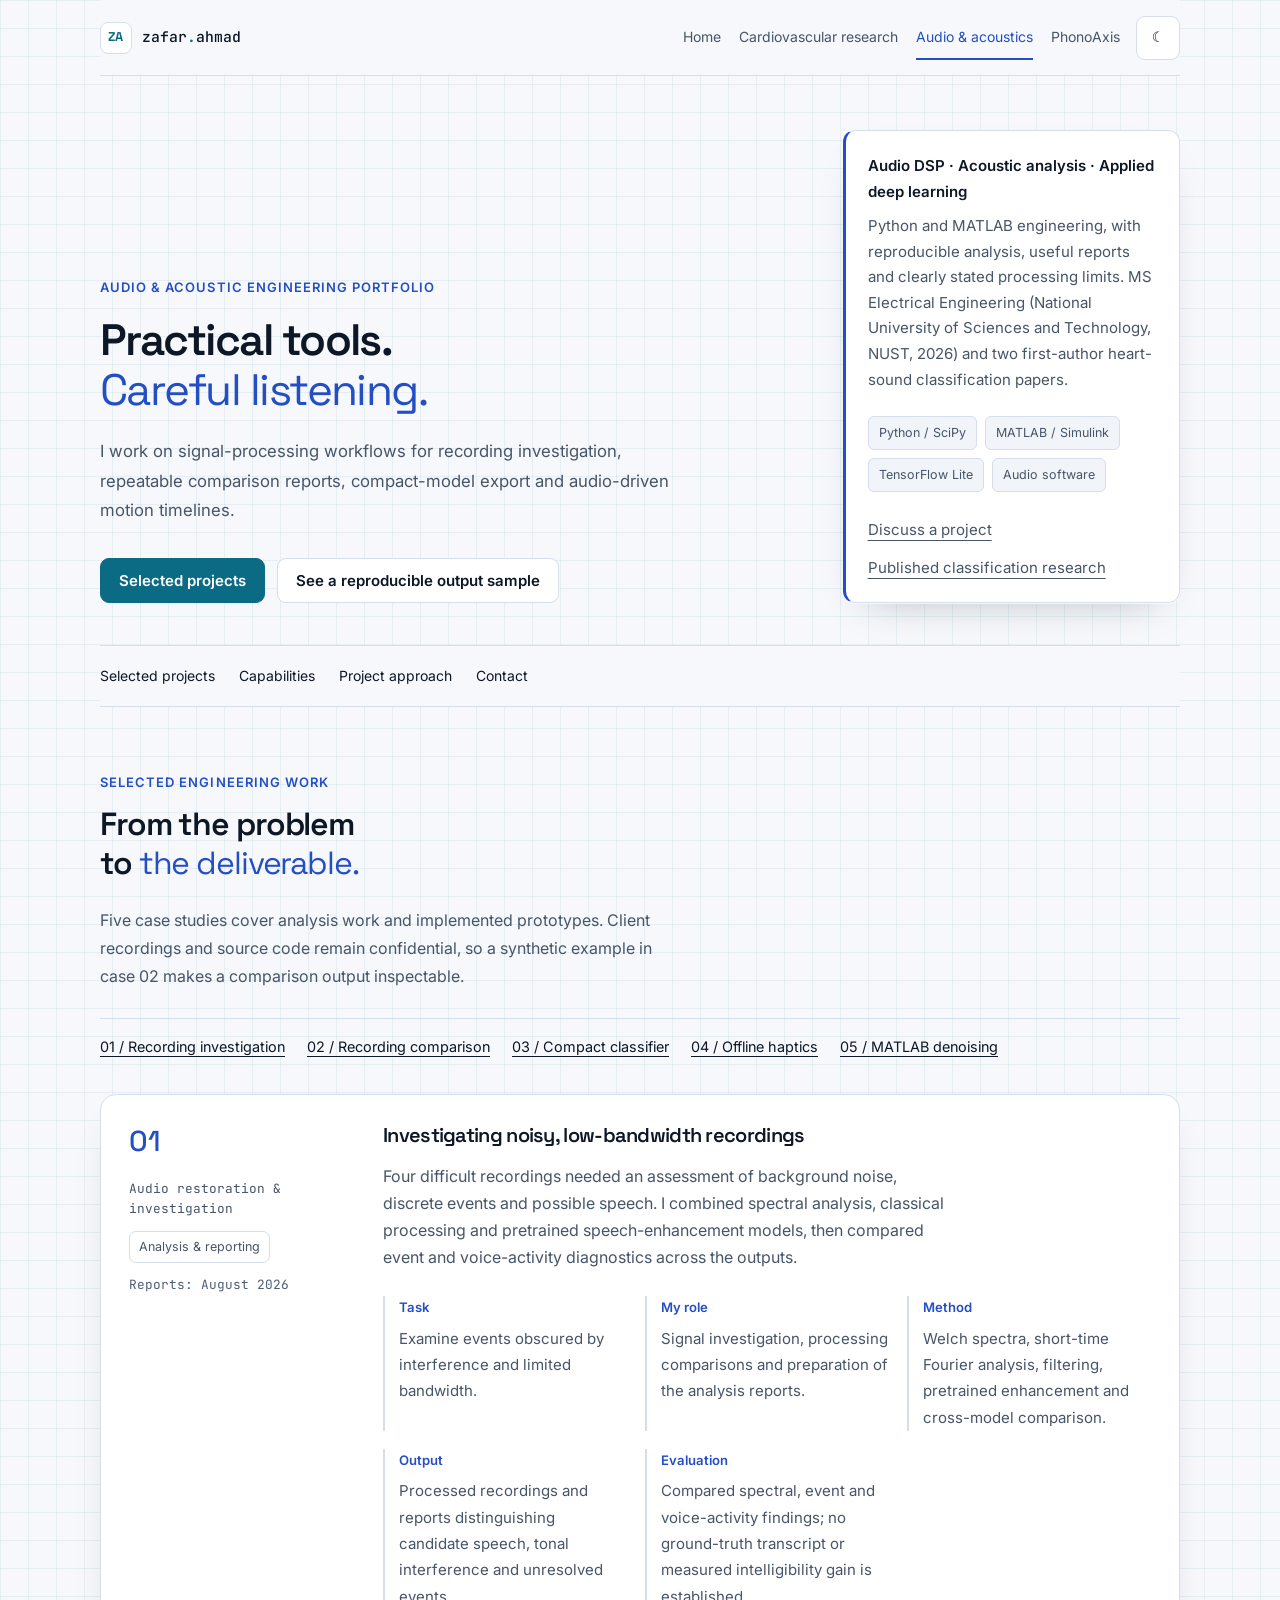
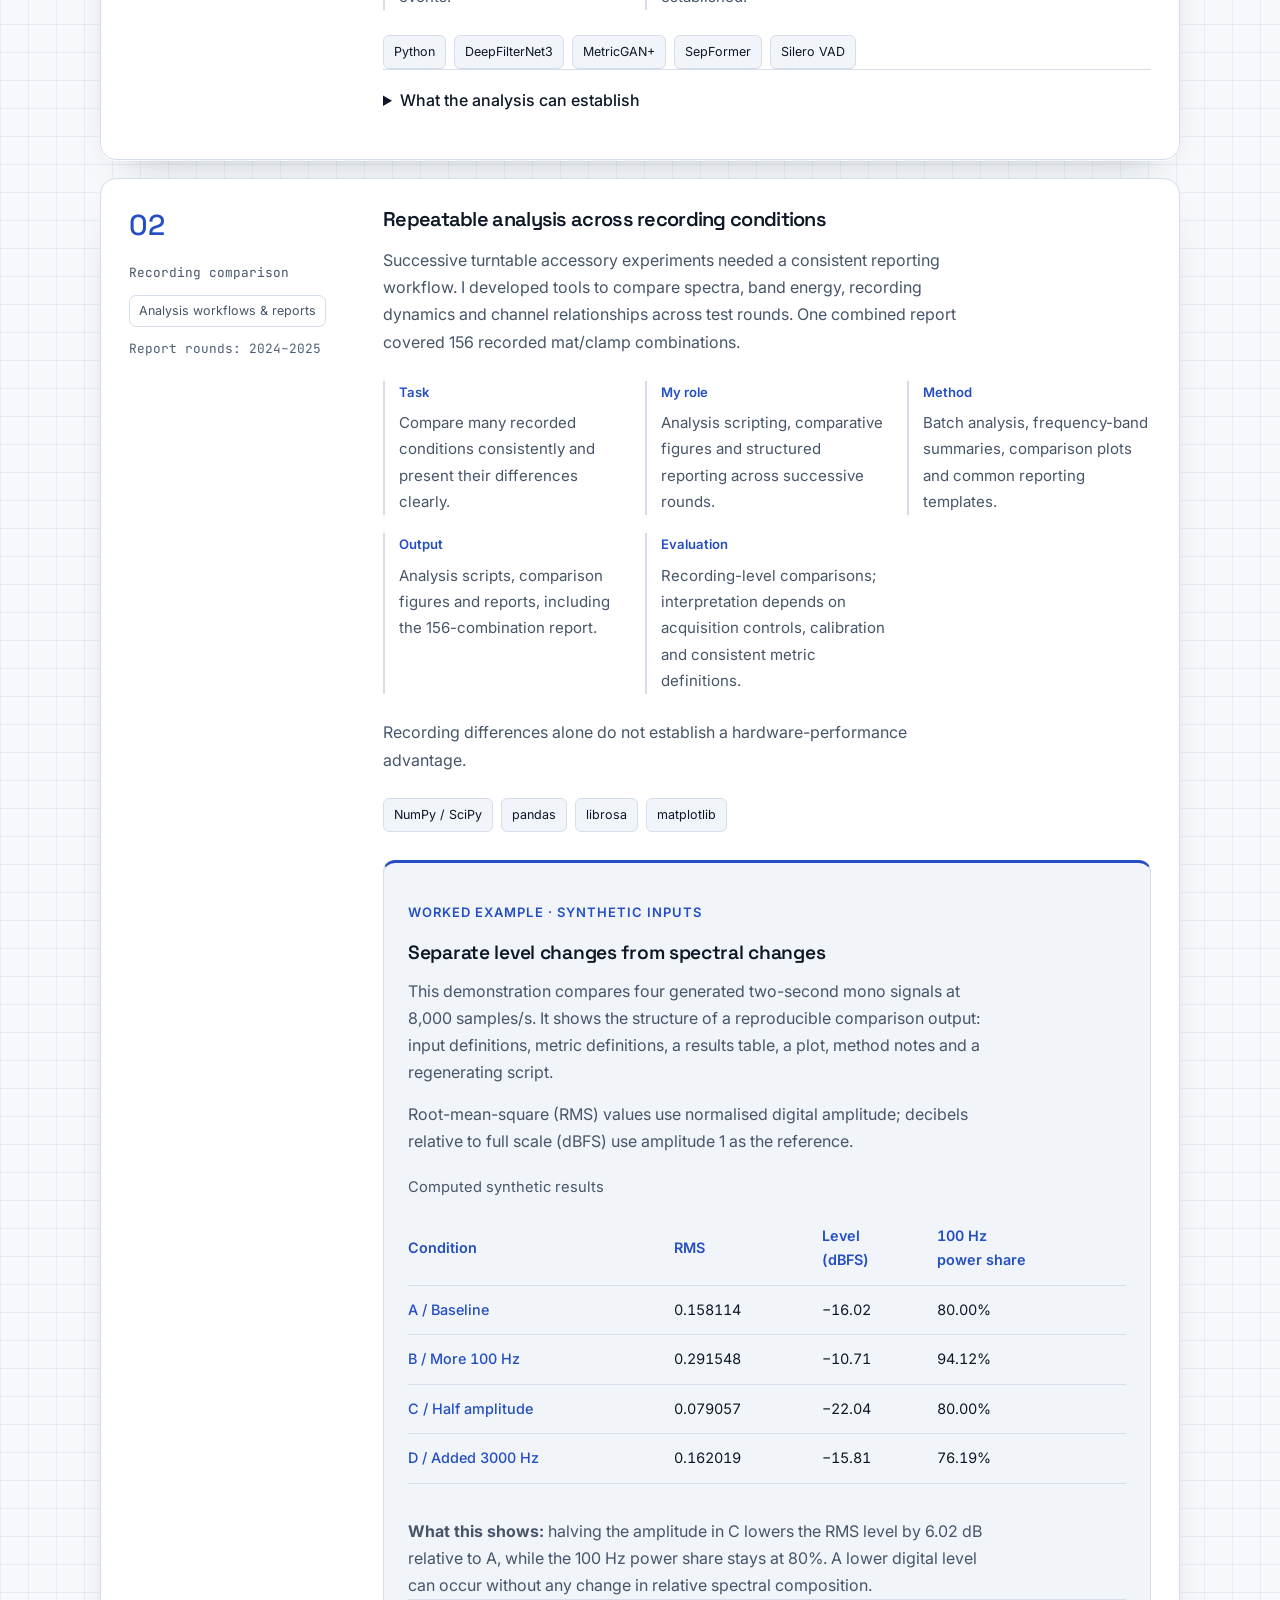
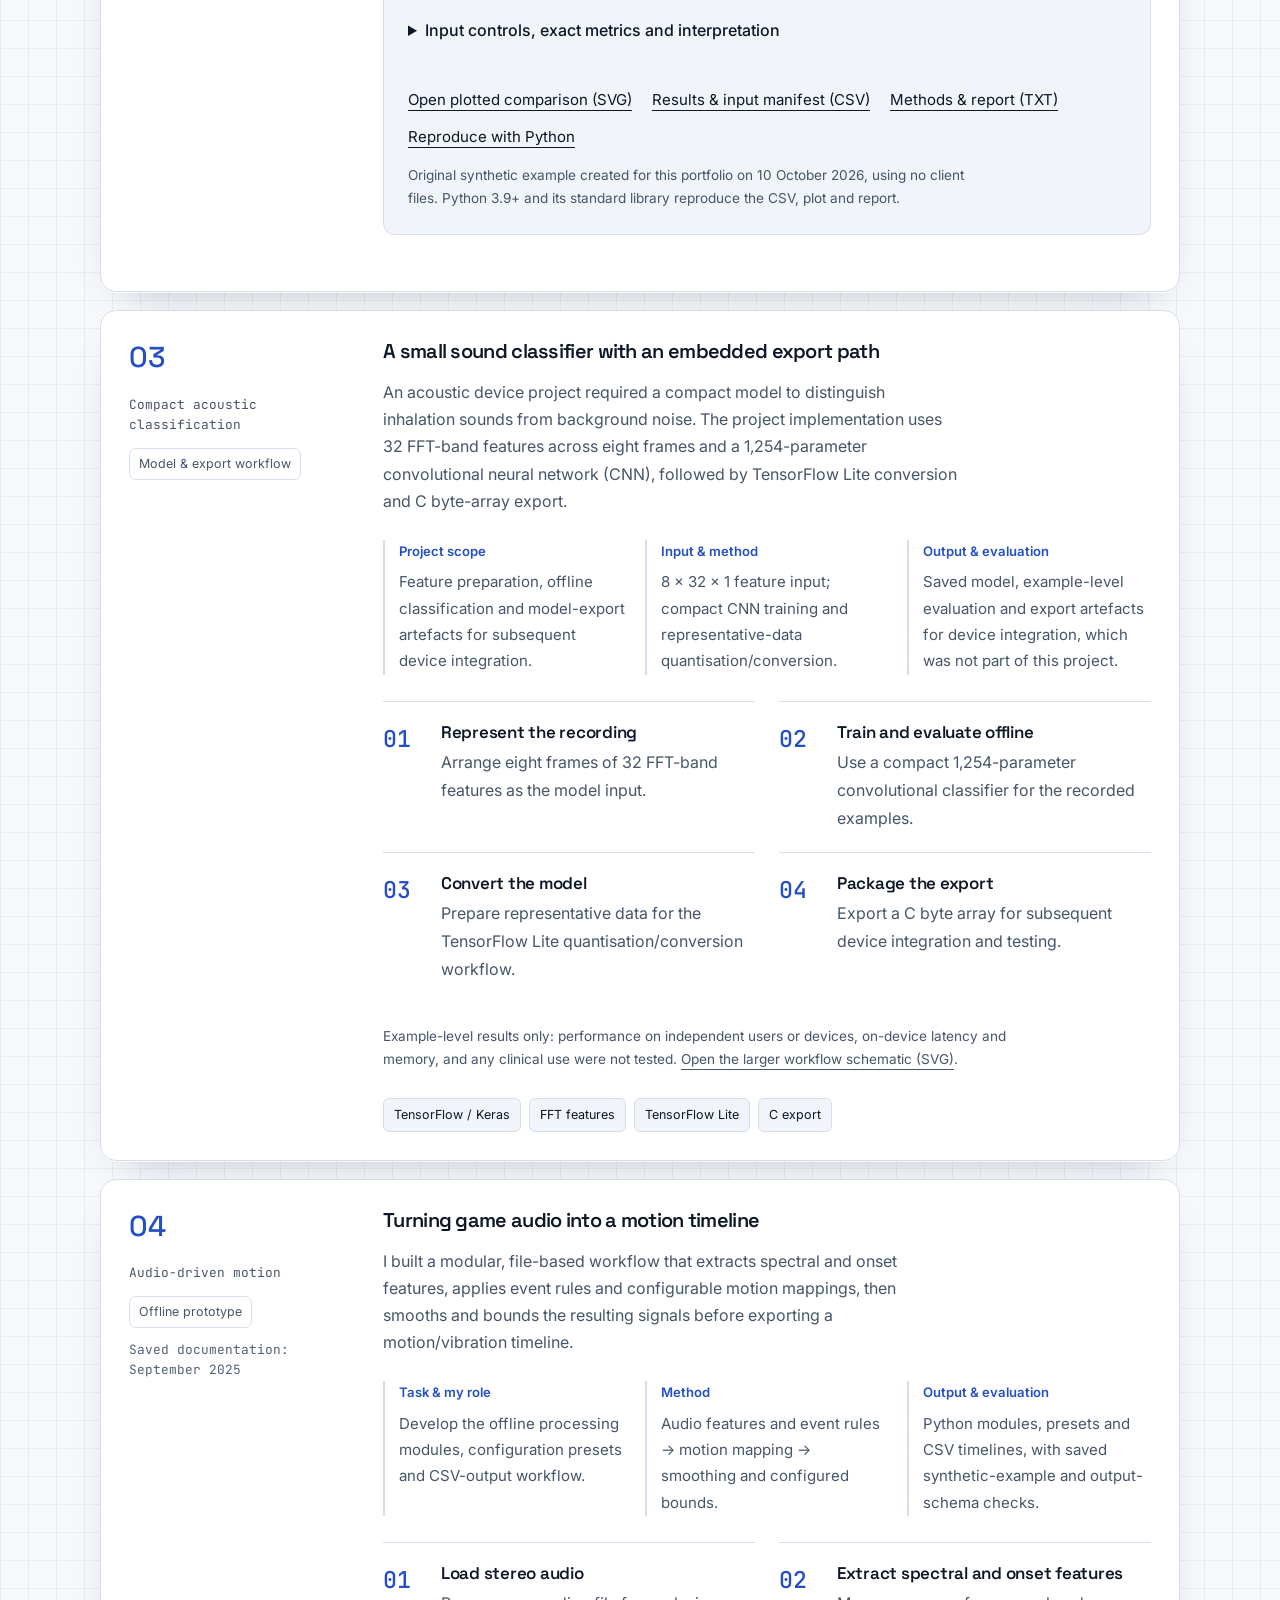
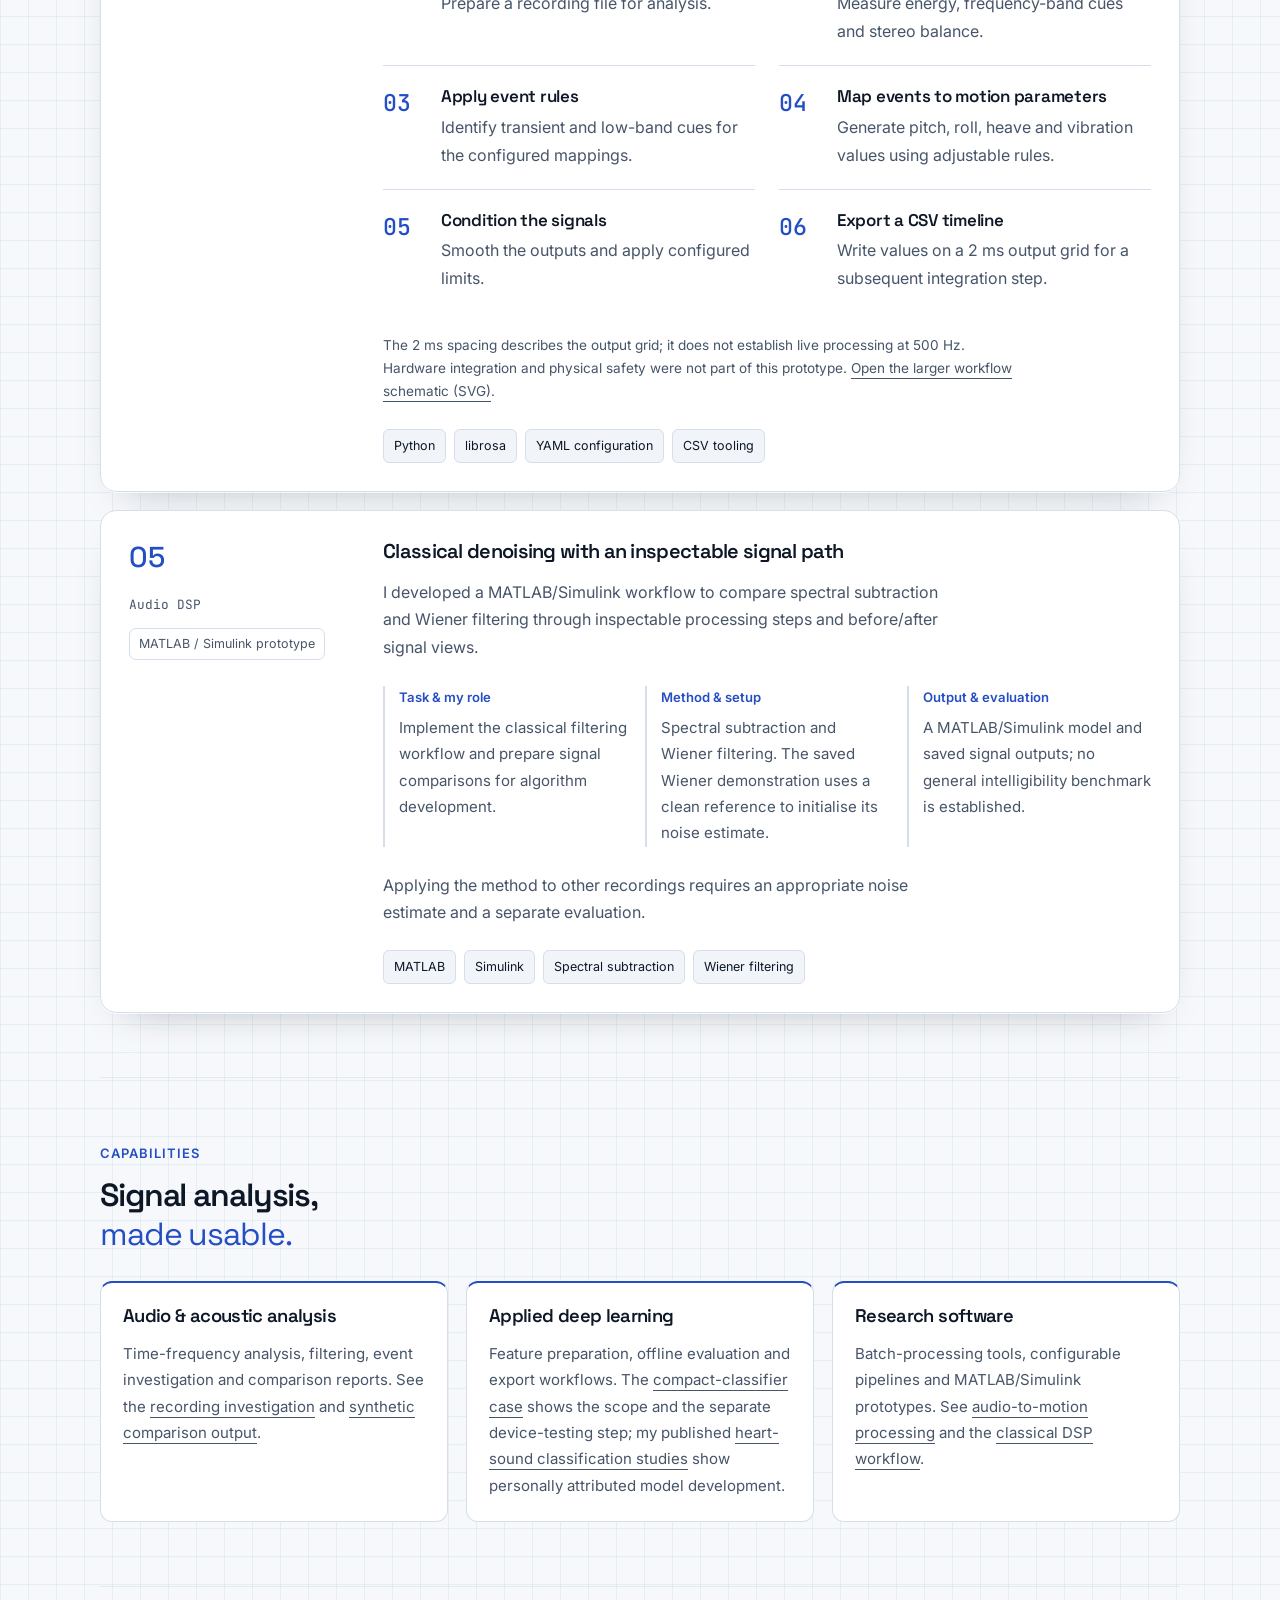
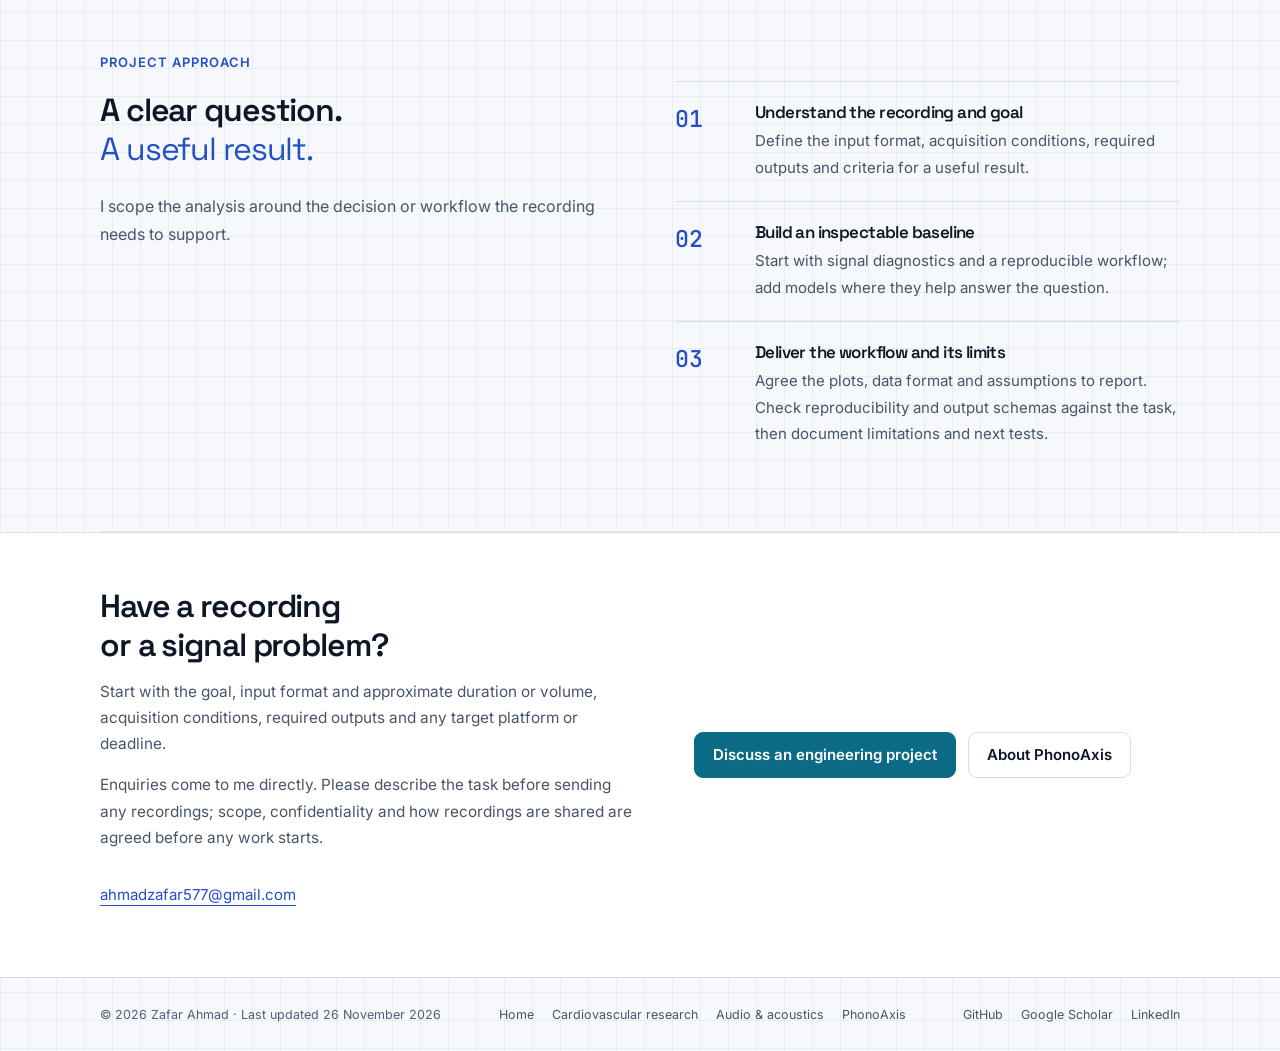
==== commit 44814bc4: "Record the IEEE JBHI acceptance (23 Nov 2026) The PCG-to-ECG reconstruction article was accepted on " ====
--- a/audio.html
+++ b/audio.html
@@ -206,7 +206,7 @@
       </div>
     </section>
   </main>
-  <footer class="footer shell"><span>© 2026 Zafar Ahmad · Last updated 31 October 2026</span><nav class="footer-links footer-routes" aria-label="Footer pages"><a href="index.html">Home</a><a href="research.html">Cardiovascular research</a><a href="audio.html">Audio &amp; acoustics</a><a href="startup.html">PhonoAxis</a></nav><div class="footer-links"><a href="https://github.com/ZAFAR-AHMAD-5359">GitHub</a><a href="https://scholar.google.com/citations?user=D5W9TVwAAAAJ&amp;hl=en">Google Scholar</a><a href="https://www.linkedin.com/in/zafar-ahmad-ab87b6183/">LinkedIn</a></div></footer>
+  <footer class="footer shell"><span>© 2026 Zafar Ahmad · Last updated 26 November 2026</span><nav class="footer-links footer-routes" aria-label="Footer pages"><a href="index.html">Home</a><a href="research.html">Cardiovascular research</a><a href="audio.html">Audio &amp; acoustics</a><a href="startup.html">PhonoAxis</a></nav><div class="footer-links"><a href="https://github.com/ZAFAR-AHMAD-5359">GitHub</a><a href="https://scholar.google.com/citations?user=D5W9TVwAAAAJ&amp;hl=en">Google Scholar</a><a href="https://www.linkedin.com/in/zafar-ahmad-ab87b6183/">LinkedIn</a></div></footer>
 </body>
 </html>
 
